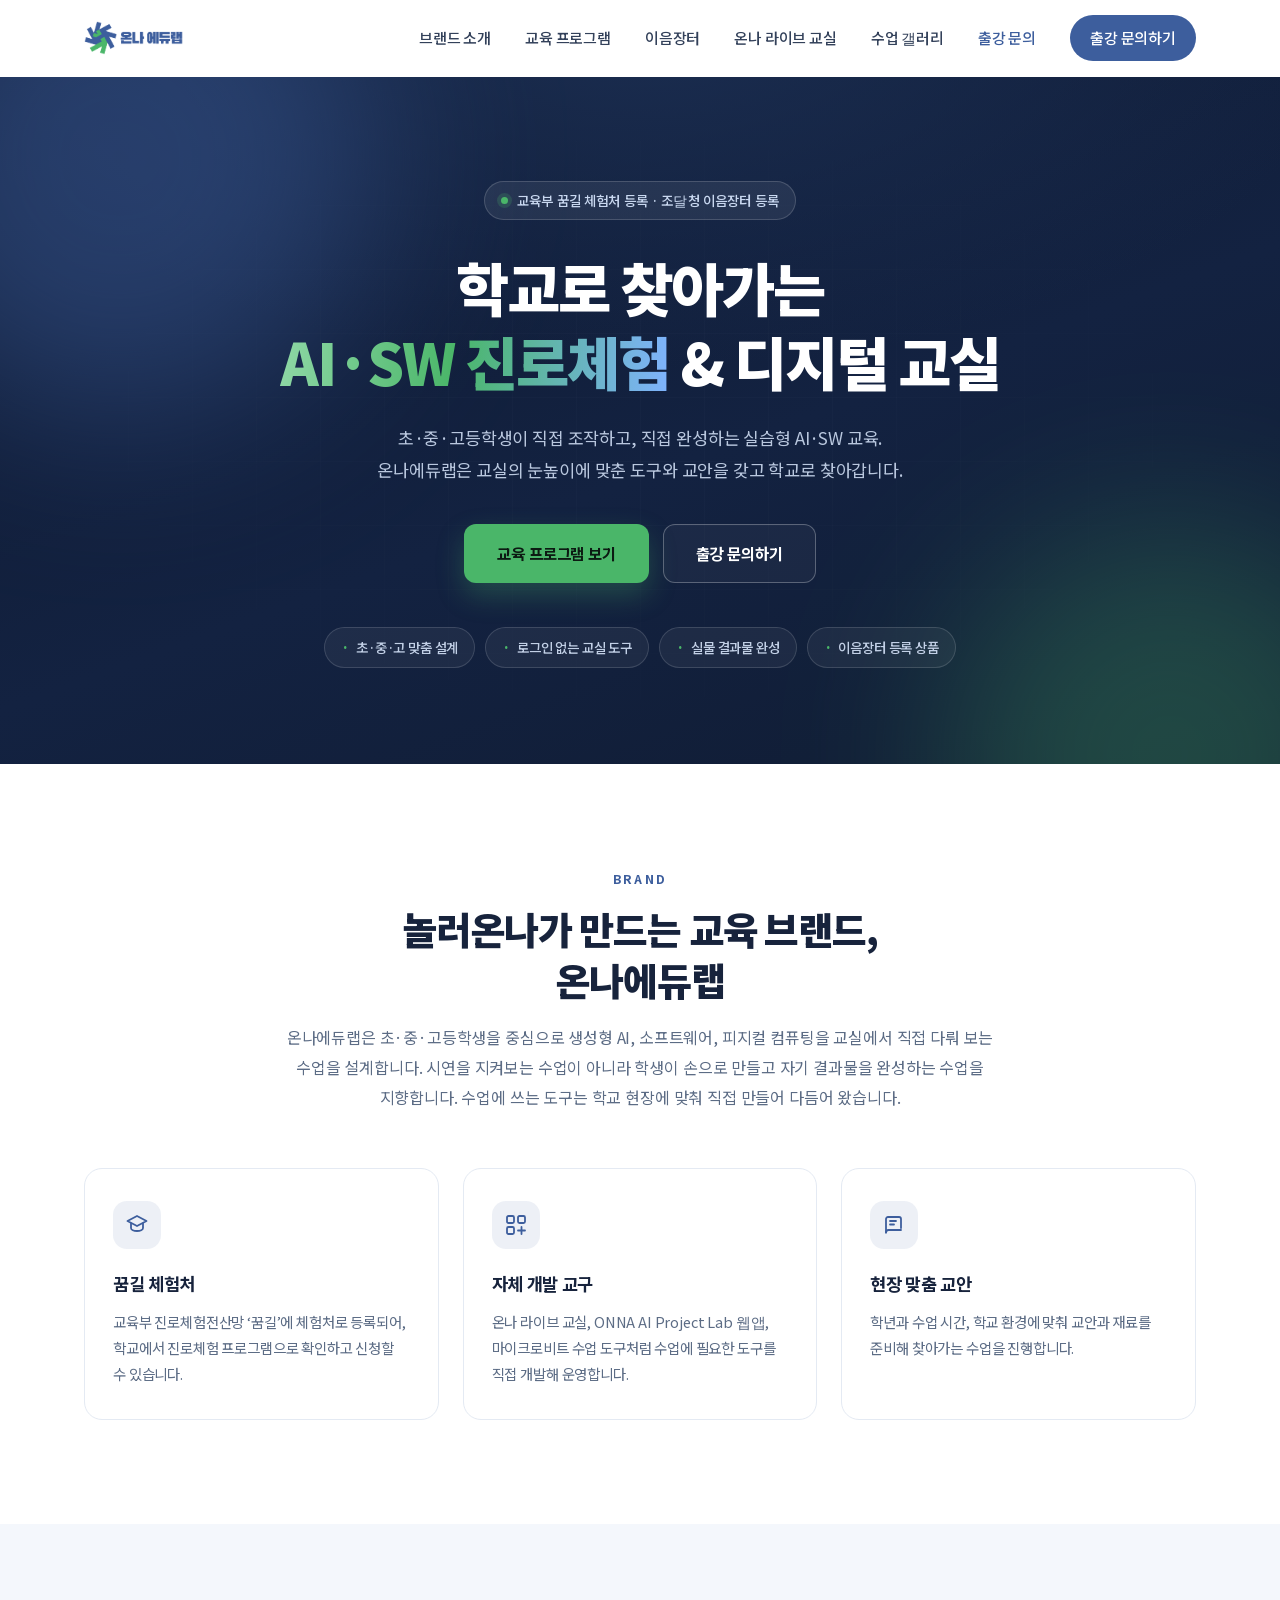
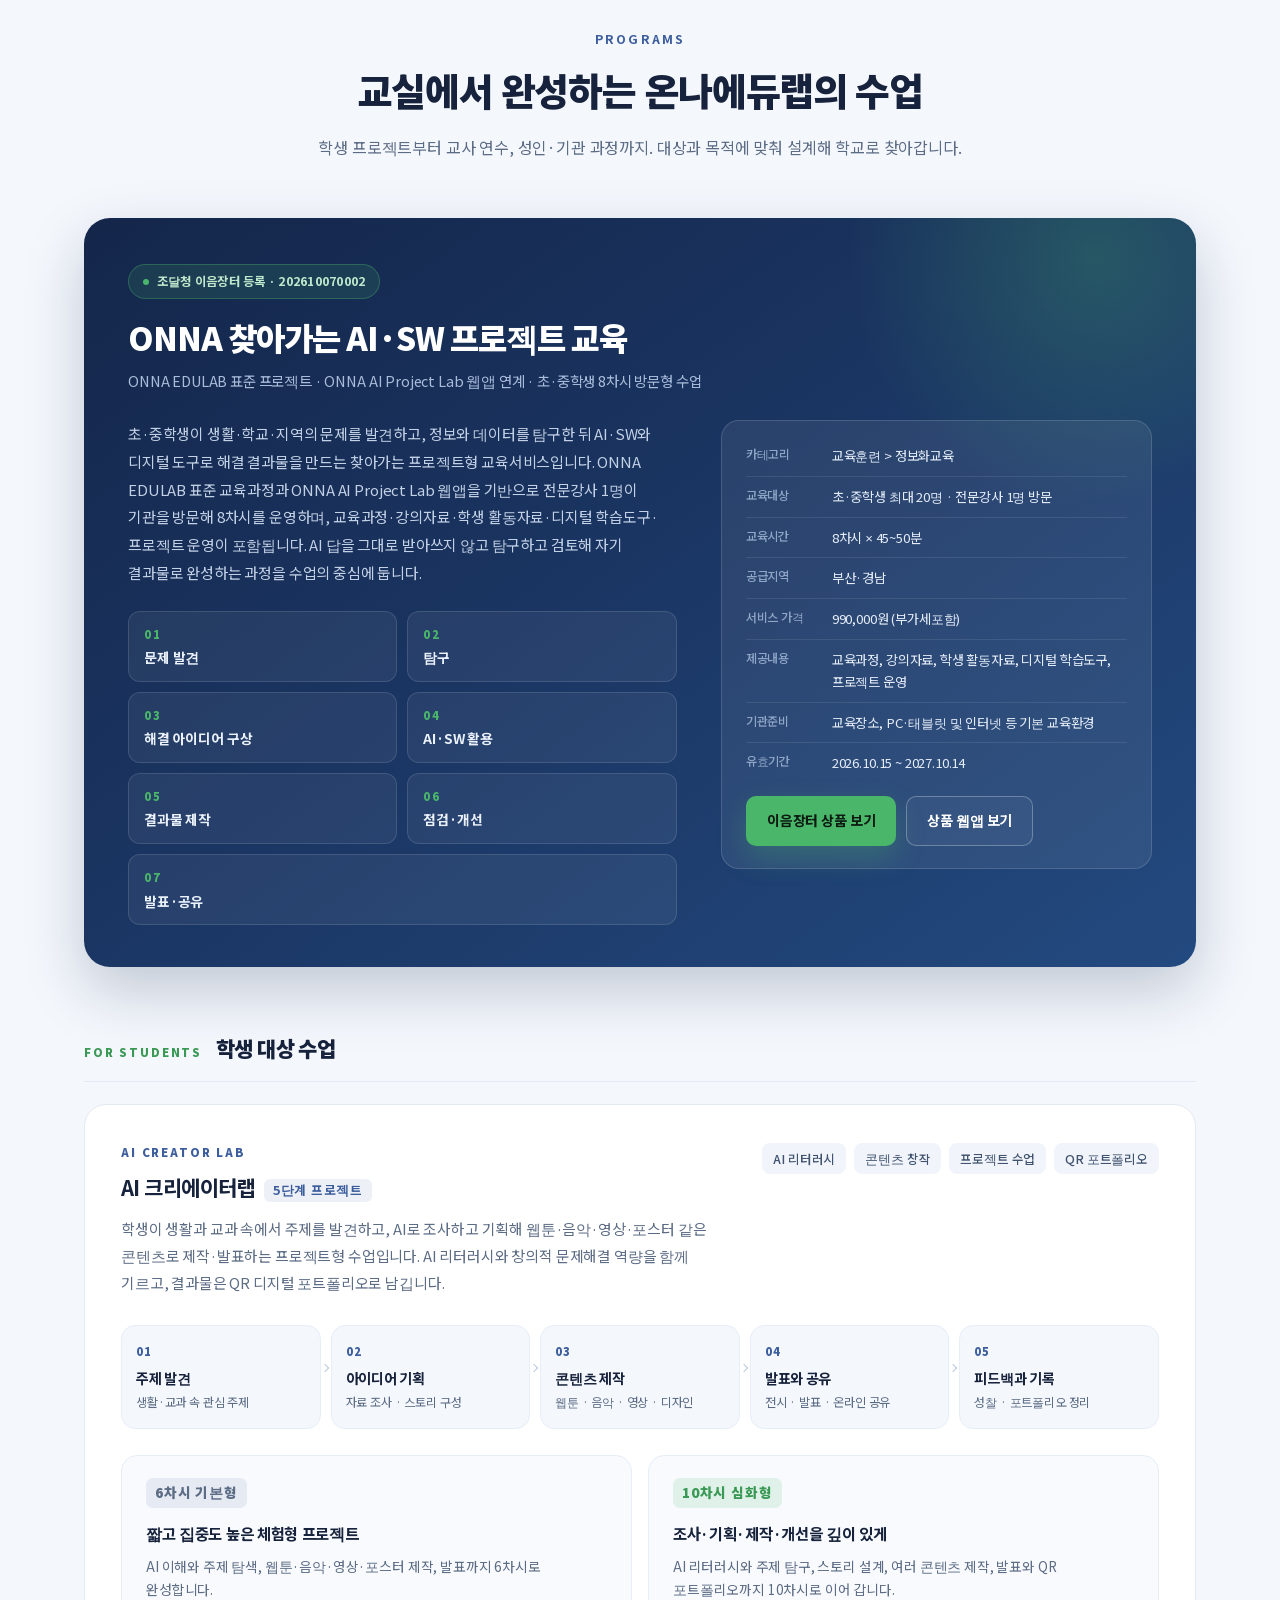
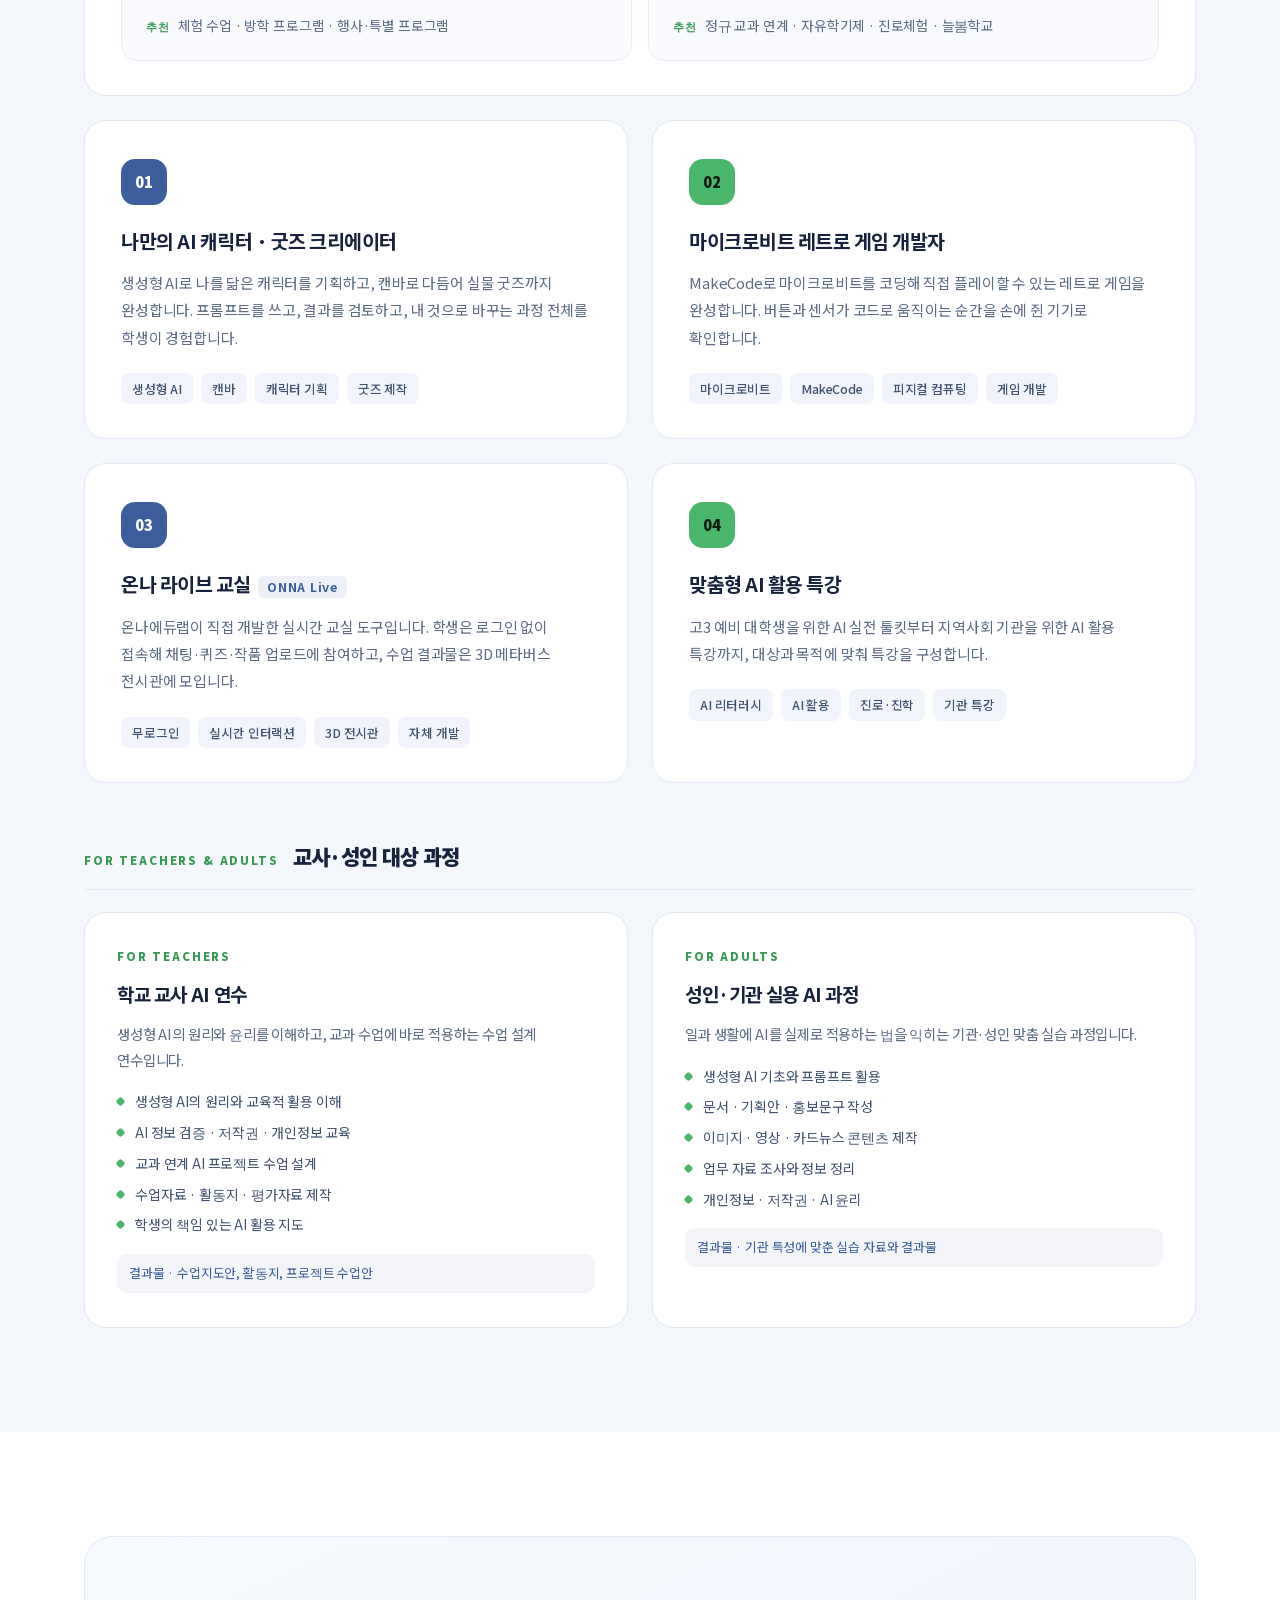
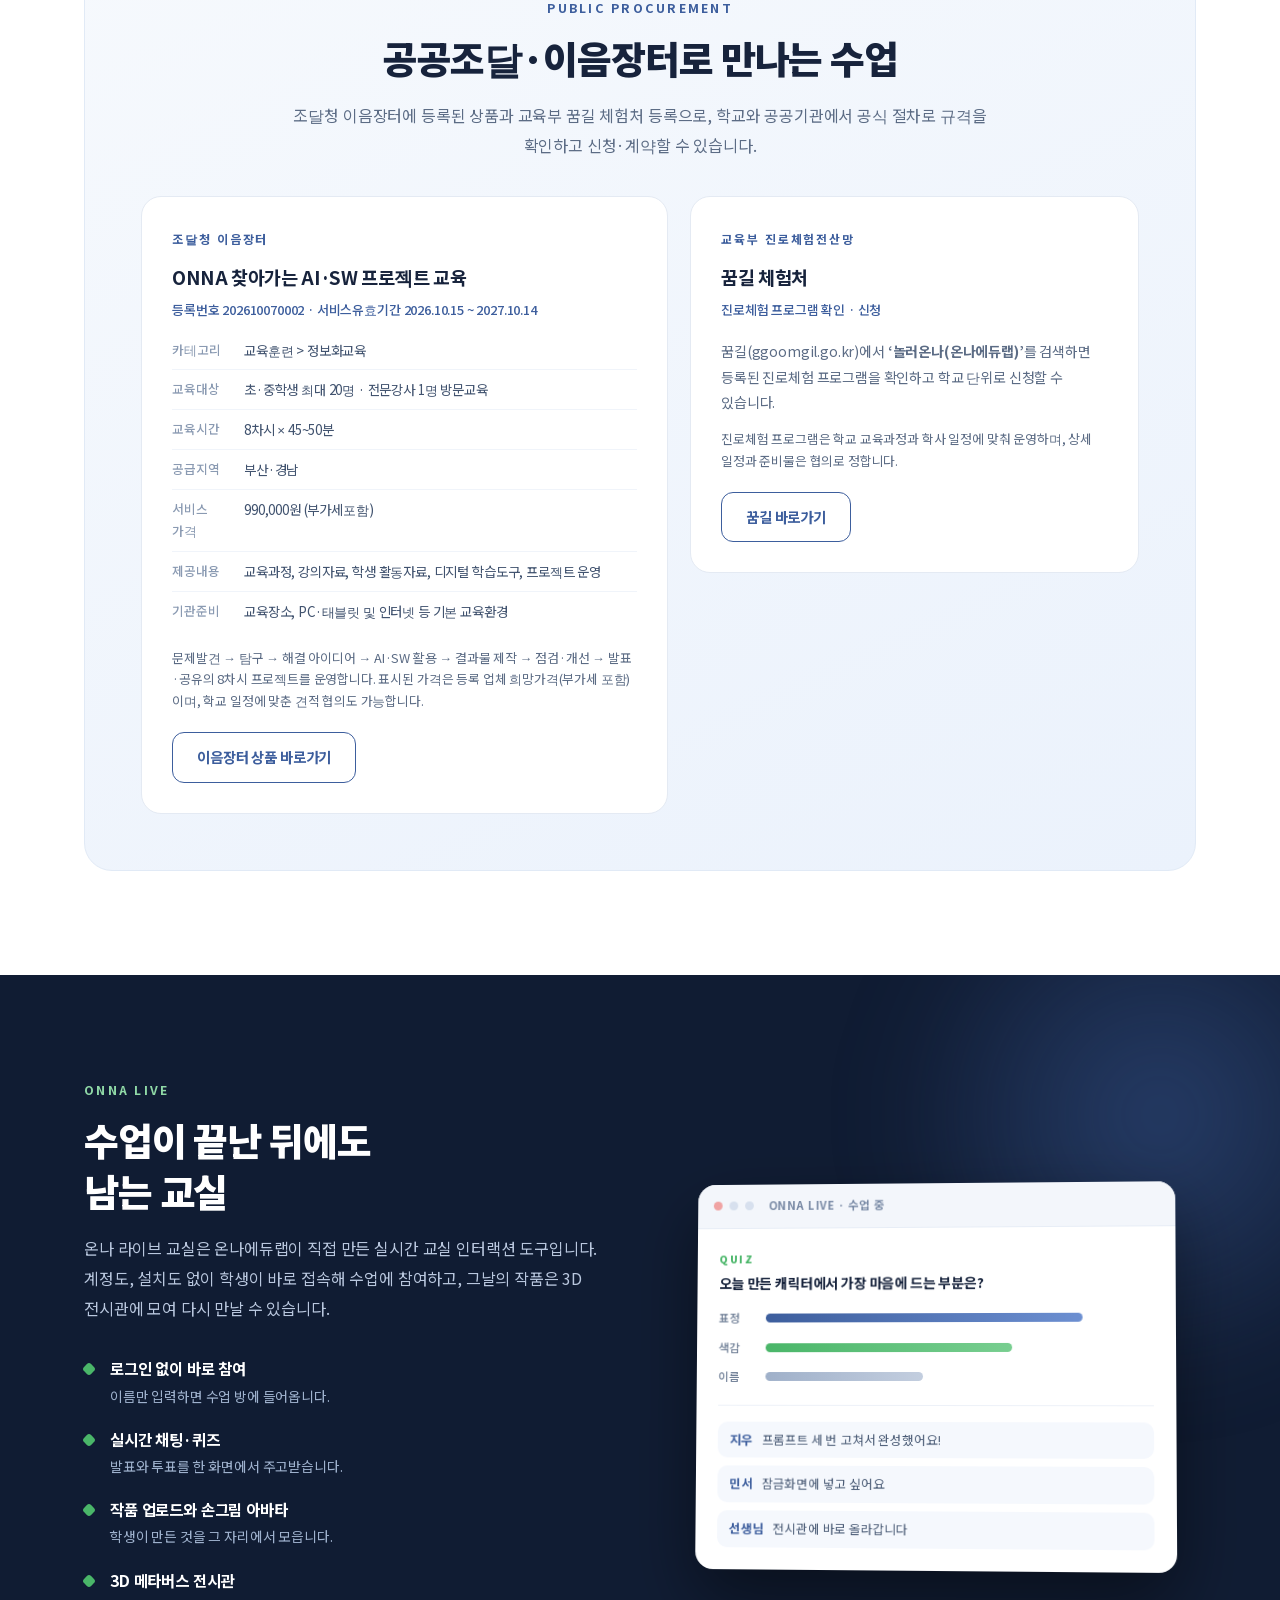
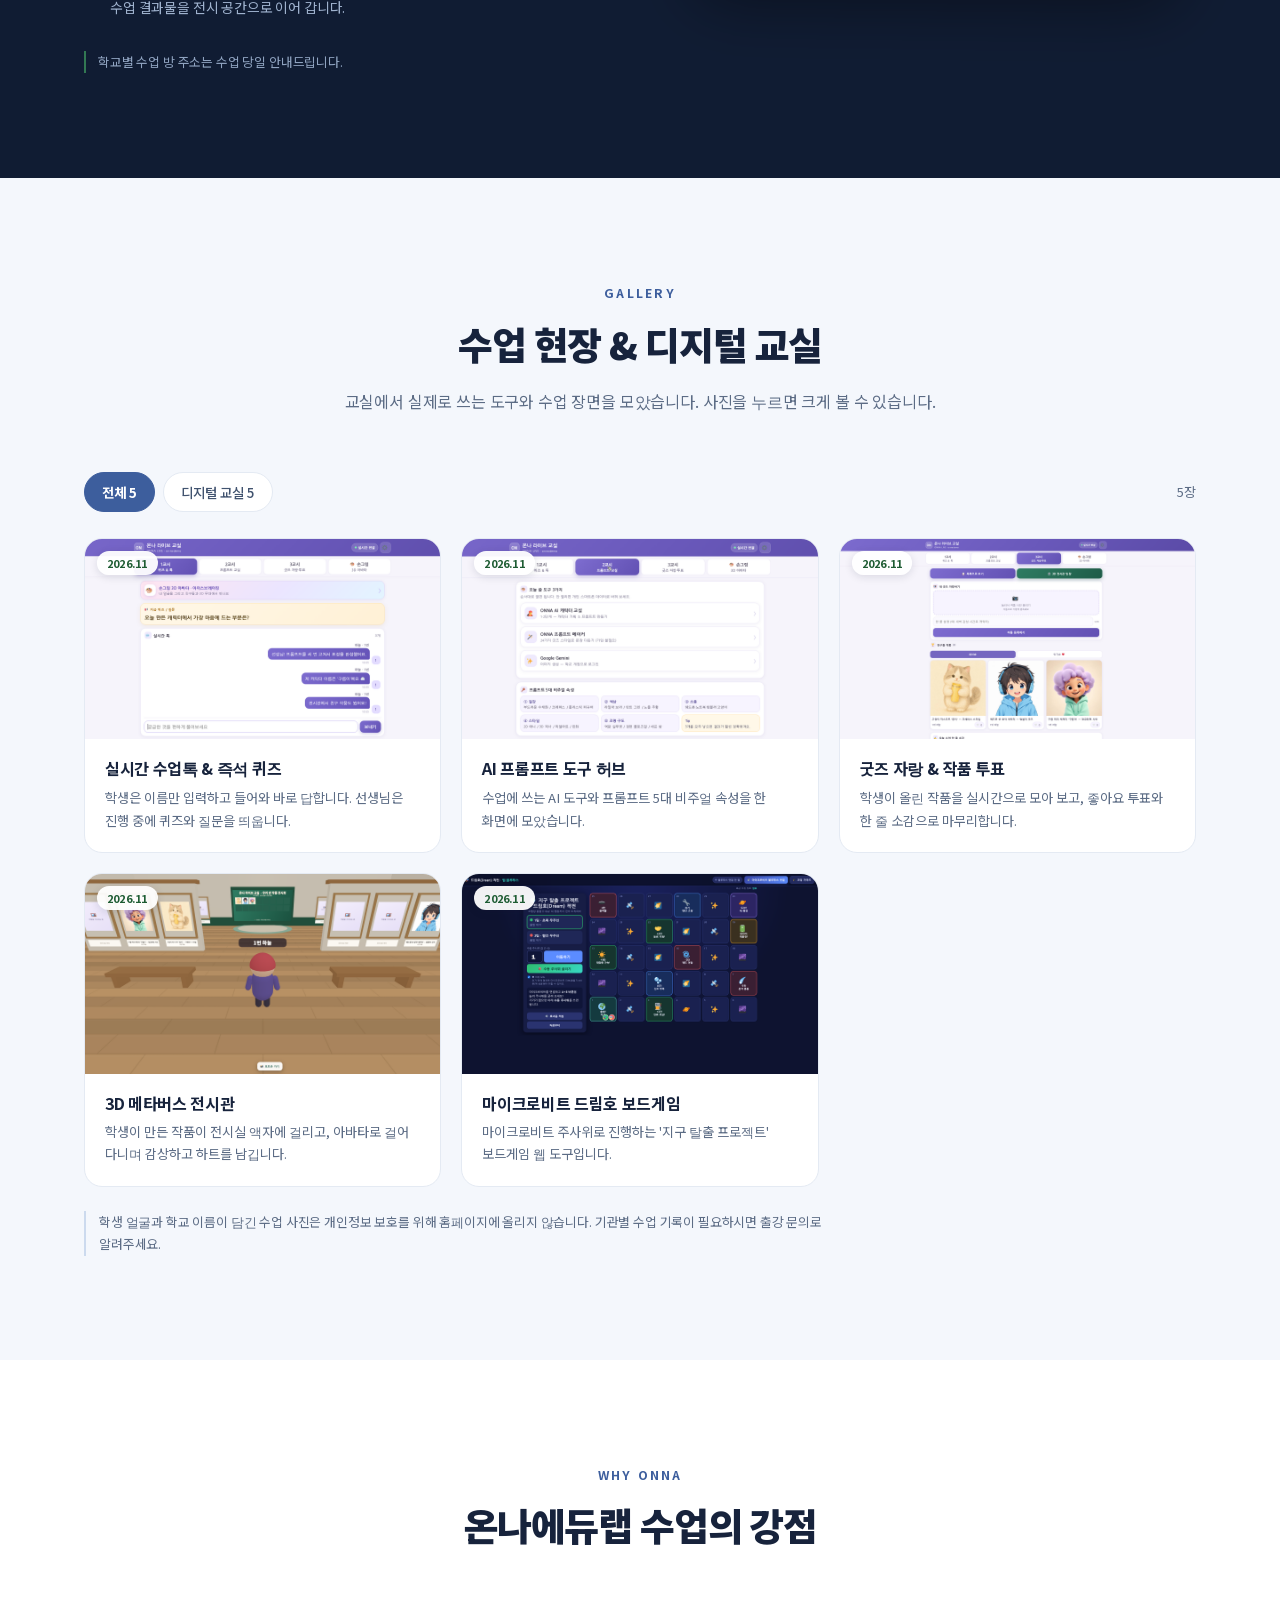
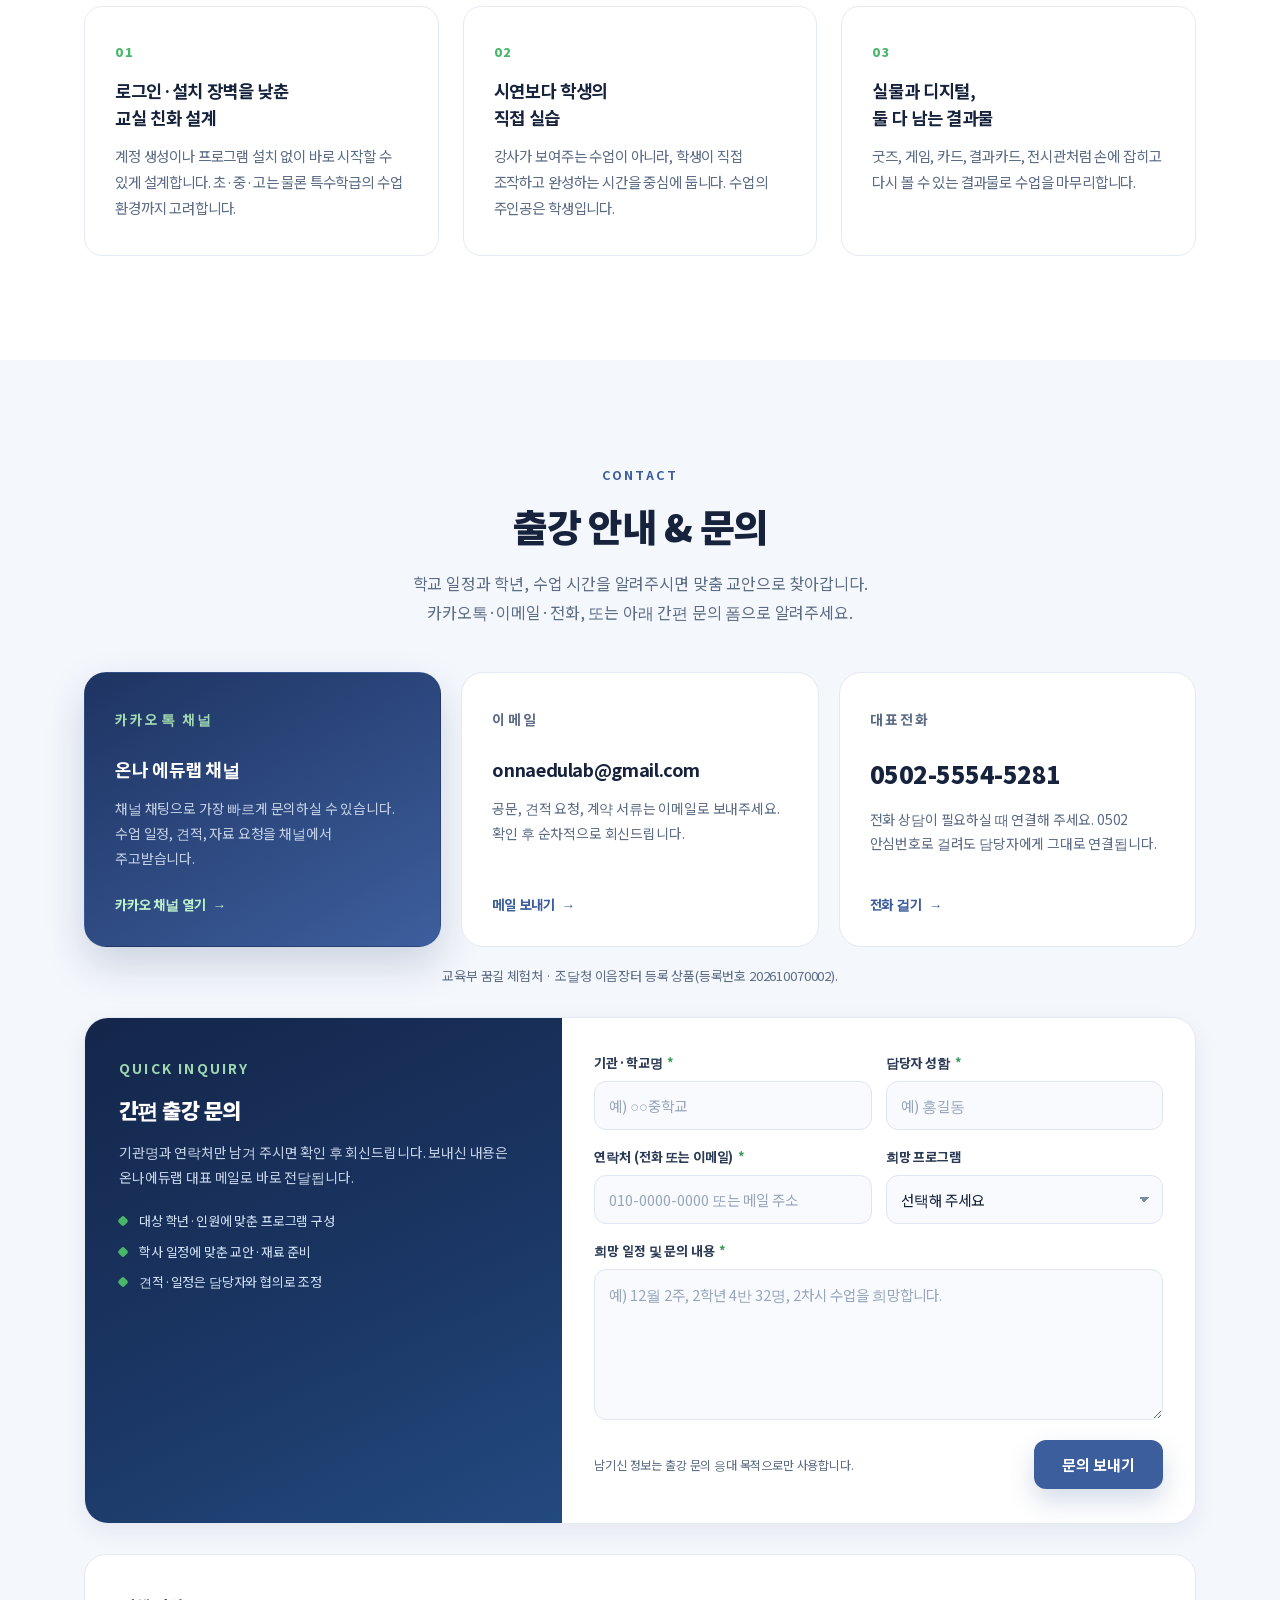
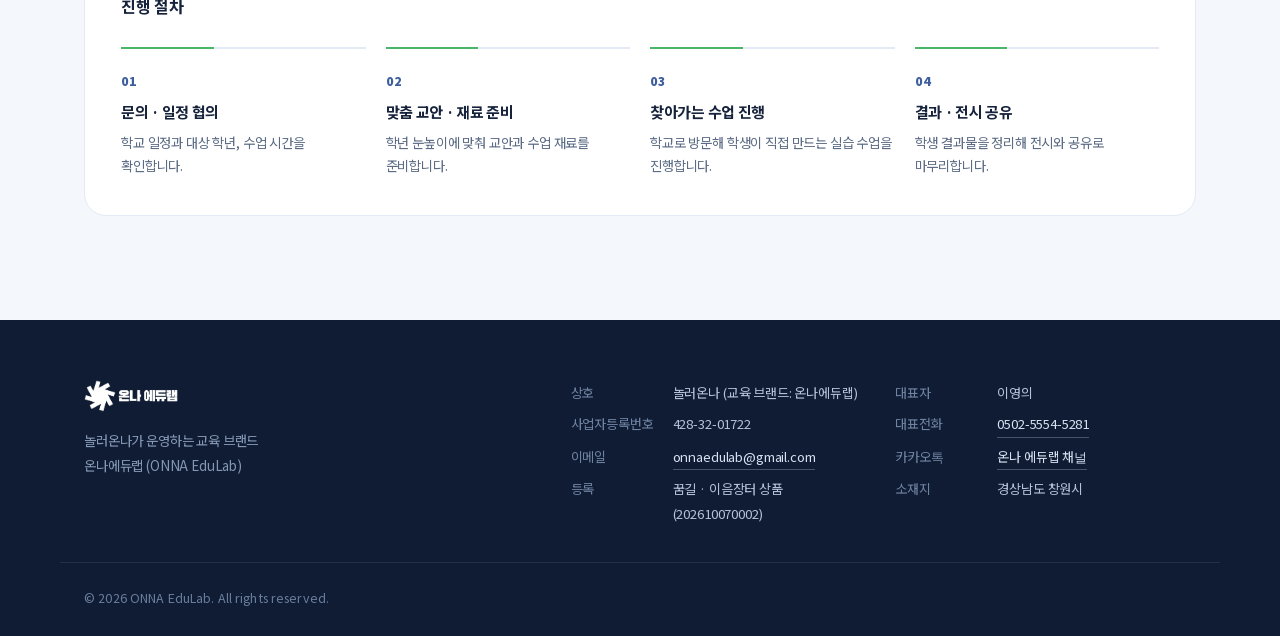
==== index.html @ d26e2fc0 "CSS·JS 캐시 무효화용 버전 쿼리 추가" ====
<!DOCTYPE html>
<html lang="ko">
<head>
<meta charset="UTF-8">
<meta name="viewport" content="width=device-width, initial-scale=1.0">
<title>온나에듀랩 | 학교로 찾아가는 AI·SW 진로체험 &amp; 디지털 교실</title>
<meta name="description" content="온나에듀랩은 초·중·고등학생이 직접 만들고 완성하는 실습형 학교 AI 진로체험 교육을 학교로 찾아가 운영합니다. 교육부 꿈길 체험처, 조달청 이음장터 등록 상품 ONNA 찾아가는 AI·SW 프로젝트 교육(ONNA AI Project Lab), AI 크리에이터랩, AI 캐릭터·굿즈, 마이크로비트 게임, 온나 라이브 교실. 창원·경남·부산 지역 학교 출강.">
<meta name="keywords" content="온나에듀랩, 놀러온나, 학교 AI 진로체험, 꿈길 진로체험, 꿈길 체험처, 조달청 이음장터, 이음장터 등록 상품, 창원 AI 교육, 경남 AI 교육, 부산 AI 교육, 초등 AI 교육, 중등 AI 교육, AI·SW 교육, 생성형 AI 수업, AI 크리에이터랩, AI 캐릭터 굿즈, 마이크로비트 수업, 온나 라이브 교실, ONNA 찾아가는 AI·SW 프로젝트 교육, ONNA AI Project Lab, 찾아가는 수업, 자유학기제 진로체험, 늘봄학교 AI 수업">
<meta property="og:title" content="온나에듀랩 | 학교로 찾아가는 AI·SW 진로체험 &amp; 디지털 교실">
<meta property="og:description" content="학생이 직접 만들고 완성하는 실습형 AI·SW 진로체험. 조달청 이음장터 등록 상품 ONNA 찾아가는 AI·SW 프로젝트 교육(ONNA AI Project Lab)과 AI 크리에이터랩. 놀러온나의 교육 브랜드 온나에듀랩.">
<meta property="og:type" content="website">
<meta property="og:locale" content="ko_KR">
<meta property="og:url" content="https://onnaedulab.com/">
<meta property="og:image" content="https://onnaedulab.com/assets/og-image.png">
<meta property="og:image:width" content="1200">
<meta property="og:image:height" content="630">
<meta property="og:image:alt" content="온나에듀랩 | 학교로 찾아가는 AI·SW 진로체험">
<meta property="og:site_name" content="온나에듀랩">
<link rel="canonical" href="https://onnaedulab.com/">
<meta name="robots" content="index,follow">
<meta name="naver-site-verification" content="200d7427103603840d93a0752896580af0e67469" />
<link rel="apple-touch-icon" sizes="180x180" href="assets/apple-touch-icon.png">
<link rel="icon" type="image/png" sizes="64x64" href="assets/favicon.png">
<link rel="manifest" href="manifest.webmanifest">
<meta name="apple-mobile-web-app-title" content="온나에듀랩">
<meta name="application-name" content="온나에듀랩">
<meta name="theme-color" content="#3D5E9D">
<link rel="preload" as="font" type="font/woff2" href="assets/fonts/NotoSansKR-400.woff2" crossorigin>
<link rel="preload" as="font" type="font/woff2" href="assets/fonts/NotoSansKR-900.woff2" crossorigin>
<link rel="stylesheet" href="styles.css?v=20261127">
<script type="application/ld+json">
{
  "@context": "https://schema.org",
  "@type": "EducationalOrganization",
  "name": "온나에듀랩 (ONNA EduLab)",
  "legalName": "놀러온나",
  "alternateName": "놀러온나",
  "url": "https://onnaedulab.com/",
  "logo": "https://onnaedulab.com/assets/icon-512.png",
  "image": "https://onnaedulab.com/assets/og-image.png",
  "email": "onnaedulab@gmail.com",
  "telephone": "0502-5554-5281",
  "address": {
    "@type": "PostalAddress",
    "addressRegion": "경상남도",
    "addressLocality": "창원시",
    "addressCountry": "KR"
  },
  "areaServed": [
    {"@type": "AdministrativeArea", "name": "창원시"},
    {"@type": "AdministrativeArea", "name": "경상남도"},
    {"@type": "AdministrativeArea", "name": "부산광역시"}
  ],
  "knowsAbout": ["AI 교육", "SW 교육", "진로체험", "꿈길 체험처", "조달청 이음장터", "생성형 AI 수업", "마이크로비트"],
  "sameAs": ["https://pf.kakao.com/_xnxjCcn", "https://onnaedulab.netlify.app/"]
}
</script>
</head>
<body>

<header class="site-header" id="top">
  <div class="container header-inner">
    <a class="brand" href="#top" aria-label="온나에듀랩 홈">
      <img src="assets/logo.png" alt="온나 에듀랩" class="brand-logo">
    </a>
    <nav class="nav" id="nav">
      <a href="#about">브랜드 소개</a>
      <a href="#programs">교육 프로그램</a>
      <a href="#procurement">이음장터</a>
      <a href="#live">온나 라이브 교실</a>
      <a href="#gallery">수업 갤러리</a>
      <a href="#contact">출강 문의</a>
      <a href="#contact" class="nav-cta">출강 문의하기</a>
    </nav>
    <button class="nav-toggle" id="navToggle" aria-label="메뉴 열기" aria-expanded="false" aria-controls="nav">
      <span></span><span></span><span></span>
    </button>
  </div>
</header>

<main>

  <!-- Hero -->
  <section class="hero">
    <div class="hero-glow hero-glow-a" aria-hidden="true"></div>
    <div class="hero-glow hero-glow-b" aria-hidden="true"></div>
    <div class="hero-grid" aria-hidden="true"></div>
    <div class="container hero-inner">
      <p class="hero-badge"><span class="dot"></span>교육부 꿈길 체험처 등록 · 조달청 이음장터 등록</p>
      <h1 class="hero-title">
        학교로 찾아가는<br>
        <span class="hl">AI·SW 진로체험</span><br class="m-br"> <span class="amp">&amp; 디지털 교실</span>
      </h1>
      <p class="hero-sub">
        초·중·고등학생이 직접 조작하고, 직접 완성하는 실습형 AI·SW 교육.<br>
        온나에듀랩은 교실의 눈높이에 맞춘 도구와 교안을 갖고 학교로 찾아갑니다.
      </p>
      <div class="hero-actions">
        <a href="#programs" class="btn btn-primary">교육 프로그램 보기</a>
        <a href="#contact" class="btn btn-ghost">출강 문의하기</a>
      </div>
      <ul class="hero-chips">
        <li>초·중·고 맞춤 설계</li>
        <li>로그인 없는 교실 도구</li>
        <li>실물 결과물 완성</li>
        <li>이음장터 등록 상품</li>
      </ul>
    </div>
  </section>

  <!-- About -->
  <section class="section" id="about">
    <div class="container">
      <div class="section-head reveal">
        <p class="eyebrow">BRAND</p>
        <h2>놀러온나가 만드는 교육 브랜드,<br class="br-m"> 온나에듀랩</h2>
        <p class="lead">
          온나에듀랩은 초·중·고등학생을 중심으로 생성형 AI, 소프트웨어, 피지컬 컴퓨팅을
          교실에서 직접 다뤄 보는 수업을 설계합니다. 시연을 지켜보는 수업이 아니라
          학생이 손으로 만들고 자기 결과물을 완성하는 수업을 지향합니다.
          수업에 쓰는 도구는 학교 현장에 맞춰 직접 만들어 다듬어 왔습니다.
        </p>
      </div>

      <div class="about-grid">
        <article class="about-card reveal">
          <div class="icon-badge" aria-hidden="true">
            <svg viewBox="0 0 24 24" fill="none" stroke="currentColor" stroke-width="1.8" stroke-linecap="round" stroke-linejoin="round"><path d="M12 3 2.5 8 12 13l9.5-5L12 3Z"/><path d="M6 10.5V15c0 1.7 2.7 3 6 3s6-1.3 6-3v-4.5"/></svg>
          </div>
          <h3>꿈길 체험처</h3>
          <p>교육부 진로체험전산망 ‘꿈길’에 체험처로 등록되어, 학교에서 진로체험 프로그램으로 확인하고 신청할 수 있습니다.</p>
        </article>
        <article class="about-card reveal">
          <div class="icon-badge" aria-hidden="true">
            <svg viewBox="0 0 24 24" fill="none" stroke="currentColor" stroke-width="1.8" stroke-linecap="round" stroke-linejoin="round"><rect x="3" y="3" width="7" height="7" rx="1.5"/><rect x="14" y="3" width="7" height="7" rx="1.5"/><rect x="3" y="14" width="7" height="7" rx="1.5"/><path d="M14 17.5h7M17.5 14v7"/></svg>
          </div>
          <h3>자체 개발 교구</h3>
          <p>온나 라이브 교실, ONNA AI Project Lab 웹앱, 마이크로비트 수업 도구처럼 수업에 필요한 도구를 직접 개발해 운영합니다.</p>
        </article>
        <article class="about-card reveal">
          <div class="icon-badge" aria-hidden="true">
            <svg viewBox="0 0 24 24" fill="none" stroke="currentColor" stroke-width="1.8" stroke-linecap="round" stroke-linejoin="round"><path d="M4 19.5V6a2 2 0 0 1 2-2h11a2 2 0 0 1 2 2v9"/><path d="M4 19.5A2.5 2.5 0 0 1 6.5 17H19"/><path d="M8 8h6M8 11.5h4"/></svg>
          </div>
          <h3>현장 맞춤 교안</h3>
          <p>학년과 수업 시간, 학교 환경에 맞춰 교안과 재료를 준비해 찾아가는 수업을 진행합니다.</p>
        </article>
      </div>
    </div>
  </section>

  <!-- Programs -->
  <section class="section section-tint" id="programs">
    <div class="container">
      <div class="section-head reveal">
        <p class="eyebrow">PROGRAMS</p>
        <h2>교실에서 완성하는 온나에듀랩의 수업</h2>
        <p class="lead">학생 프로젝트부터 교사 연수, 성인·기관 과정까지. 대상과 목적에 맞춰 설계해 학교로 찾아갑니다.</p>
      </div>

      <!-- Featured: 이음장터 등록 상품 ONNA 찾아가는 AI·SW 프로젝트 교육 -->
      <article class="program-featured reveal">
        <p class="fp-badge">조달청 이음장터 등록 · 202610070002</p>
        <h3>ONNA 찾아가는 AI·SW 프로젝트 교육</h3>
        <p class="fp-sub">ONNA EDULAB 표준 프로젝트 · ONNA AI Project Lab 웹앱 연계 · 초·중학생 8차시 방문형 수업</p>

        <div class="fp-body">
          <div class="fp-copy">
            <p>
              초·중학생이 생활·학교·지역의 문제를 발견하고, 정보와 데이터를 탐구한 뒤 AI·SW와 디지털 도구로
              해결 결과물을 만드는 찾아가는 프로젝트형 교육서비스입니다. ONNA EDULAB 표준 교육과정과
              ONNA AI Project Lab 웹앱을 기반으로 전문강사 1명이 기관을 방문해 8차시를 운영하며,
              교육과정·강의자료·학생 활동자료·디지털 학습도구·프로젝트 운영이 포함됩니다.
              AI 답을 그대로 받아쓰지 않고 탐구하고 검토해 자기 결과물로 완성하는 과정을 수업의 중심에 둡니다.
            </p>
            <ol class="fp-flow">
              <li><span>01</span><b>문제 발견</b></li>
              <li><span>02</span><b>탐구</b></li>
              <li><span>03</span><b>해결 아이디어 구상</b></li>
              <li><span>04</span><b>AI·SW 활용</b></li>
              <li><span>05</span><b>결과물 제작</b></li>
              <li><span>06</span><b>점검·개선</b></li>
              <li><span>07</span><b>발표·공유</b></li>
            </ol>
          </div>

          <div class="fp-spec">
            <dl>
              <div><dt>카테고리</dt><dd>교육훈련 &gt; 정보화교육</dd></div>
              <div><dt>교육대상</dt><dd>초·중학생 최대 20명 · 전문강사 1명 방문</dd></div>
              <div><dt>교육시간</dt><dd>8차시 × 45~50분</dd></div>
              <div><dt>공급지역</dt><dd>부산·경남</dd></div>
              <div><dt>서비스 가격</dt><dd>990,000원 (부가세포함)</dd></div>
              <div><dt>제공내용</dt><dd>교육과정, 강의자료, 학생 활동자료, 디지털 학습도구, 프로젝트 운영</dd></div>
              <div><dt>기관준비</dt><dd>교육장소, PC·태블릿 및 인터넷 등 기본 교육환경</dd></div>
              <div><dt>유효기간</dt><dd>2026.10.15 ~ 2027.10.14</dd></div>
            </dl>
            <div class="fp-actions">
              <a class="btn btn-primary" href="https://service.g2b.go.kr:8056/mk/srvce/selectSrvceDtl.do?eumsrvcNo=202610070002&amp;eumsrvcDivCd=0003&amp;untyAtchFileNo=202610015330" target="_blank" rel="noopener noreferrer">이음장터 상품 보기</a>
              <a class="btn btn-ghost" href="https://onna-ai-project-lab.netlify.app/" target="_blank" rel="noopener noreferrer">상품 웹앱 보기</a>
            </div>
          </div>
        </div>
      </article>

      <div class="group-head reveal">
        <p class="group-label">FOR STUDENTS</p>
        <h3>학생 대상 수업</h3>
      </div>

      <!-- AI Creator Lab -->
      <article class="program-wide reveal">
        <div class="pw-head">
          <div>
            <p class="pw-label">AI CREATOR LAB</p>
            <h3>AI 크리에이터랩 <span class="en">5단계 프로젝트</span></h3>
            <p>
              학생이 생활과 교과 속에서 주제를 발견하고, AI로 조사하고 기획해 웹툰·음악·영상·포스터 같은
              콘텐츠로 제작·발표하는 프로젝트형 수업입니다. AI 리터러시와 창의적 문제해결 역량을 함께 기르고,
              결과물은 QR 디지털 포트폴리오로 남깁니다.
            </p>
          </div>
          <ul class="tags">
            <li>AI 리터러시</li>
            <li>콘텐츠 창작</li>
            <li>프로젝트 수업</li>
            <li>QR 포트폴리오</li>
          </ul>
        </div>

        <ol class="pw-steps">
          <li><span>01</span><b>주제 발견</b><em>생활·교과 속 관심 주제</em></li>
          <li><span>02</span><b>아이디어 기획</b><em>자료 조사 · 스토리 구성</em></li>
          <li><span>03</span><b>콘텐츠 제작</b><em>웹툰 · 음악 · 영상 · 디자인</em></li>
          <li><span>04</span><b>발표와 공유</b><em>전시 · 발표 · 온라인 공유</em></li>
          <li><span>05</span><b>피드백과 기록</b><em>성찰 · 포트폴리오 정리</em></li>
        </ol>

        <div class="pw-courses">
          <div class="pw-course">
            <p class="pw-course-tag">6차시 기본형</p>
            <h4>짧고 집중도 높은 체험형 프로젝트</h4>
            <p>AI 이해와 주제 탐색, 웹툰·음악·영상·포스터 제작, 발표까지 6차시로 완성합니다.</p>
            <p class="pw-course-for"><span>추천</span>체험 수업 · 방학 프로그램 · 행사·특별 프로그램</p>
          </div>
          <div class="pw-course">
            <p class="pw-course-tag is-green">10차시 심화형</p>
            <h4>조사·기획·제작·개선을 깊이 있게</h4>
            <p>AI 리터러시와 주제 탐구, 스토리 설계, 여러 콘텐츠 제작, 발표와 QR 포트폴리오까지 10차시로 이어 갑니다.</p>
            <p class="pw-course-for"><span>추천</span>정규 교과 연계 · 자유학기제 · 진로체험 · 늘봄학교</p>
          </div>
        </div>
      </article>

      <div class="program-grid">
        <article class="program-card reveal">
          <div class="program-num">01</div>
          <h3>나만의 AI 캐릭터 · 굿즈 크리에이터</h3>
          <p>생성형 AI로 나를 닮은 캐릭터를 기획하고, 캔바로 다듬어 실물 굿즈까지 완성합니다. 프롬프트를 쓰고, 결과를 검토하고, 내 것으로 바꾸는 과정 전체를 학생이 경험합니다.</p>
          <ul class="tags"><li>생성형 AI</li><li>캔바</li><li>캐릭터 기획</li><li>굿즈 제작</li></ul>
        </article>

        <article class="program-card reveal">
          <div class="program-num">02</div>
          <h3>마이크로비트 레트로 게임 개발자</h3>
          <p>MakeCode로 마이크로비트를 코딩해 직접 플레이할 수 있는 레트로 게임을 완성합니다. 버튼과 센서가 코드로 움직이는 순간을 손에 쥔 기기로 확인합니다.</p>
          <ul class="tags"><li>마이크로비트</li><li>MakeCode</li><li>피지컬 컴퓨팅</li><li>게임 개발</li></ul>
        </article>

        <article class="program-card reveal">
          <div class="program-num">03</div>
          <h3>온나 라이브 교실 <span class="en">ONNA Live</span></h3>
          <p>온나에듀랩이 직접 개발한 실시간 교실 도구입니다. 학생은 로그인 없이 접속해 채팅·퀴즈·작품 업로드에 참여하고, 수업 결과물은 3D 메타버스 전시관에 모입니다.</p>
          <ul class="tags"><li>무로그인</li><li>실시간 인터랙션</li><li>3D 전시관</li><li>자체 개발</li></ul>
        </article>

        <article class="program-card reveal">
          <div class="program-num">04</div>
          <h3>맞춤형 AI 활용 특강</h3>
          <p>고3 예비 대학생을 위한 AI 실전 툴킷부터 지역사회 기관을 위한 AI 활용 특강까지, 대상과 목적에 맞춰 특강을 구성합니다.</p>
          <ul class="tags"><li>AI 리터러시</li><li>AI 활용</li><li>진로·진학</li><li>기관 특강</li></ul>
        </article>
      </div>

      <div class="group-head reveal">
        <p class="group-label">FOR TEACHERS &amp; ADULTS</p>
        <h3>교사·성인 대상 과정</h3>
      </div>

      <div class="track-grid">
        <article class="track-card reveal">
          <p class="track-label">FOR TEACHERS</p>
          <h3>학교 교사 AI 연수</h3>
          <p class="track-desc">생성형 AI의 원리와 윤리를 이해하고, 교과 수업에 바로 적용하는 수업 설계 연수입니다.</p>
          <ul class="track-list">
            <li>생성형 AI의 원리와 교육적 활용 이해</li>
            <li>AI 정보 검증 · 저작권 · 개인정보 교육</li>
            <li>교과 연계 AI 프로젝트 수업 설계</li>
            <li>수업자료 · 활동지 · 평가자료 제작</li>
            <li>학생의 책임 있는 AI 활용 지도</li>
          </ul>
          <p class="track-out">결과물 · 수업지도안, 활동지, 프로젝트 수업안</p>
        </article>

        <article class="track-card reveal">
          <p class="track-label">FOR ADULTS</p>
          <h3>성인·기관 실용 AI 과정</h3>
          <p class="track-desc">일과 생활에 AI를 실제로 적용하는 법을 익히는 기관·성인 맞춤 실습 과정입니다.</p>
          <ul class="track-list">
            <li>생성형 AI 기초와 프롬프트 활용</li>
            <li>문서 · 기획안 · 홍보문구 작성</li>
            <li>이미지 · 영상 · 카드뉴스 콘텐츠 제작</li>
            <li>업무 자료 조사와 정보 정리</li>
            <li>개인정보 · 저작권 · AI 윤리</li>
          </ul>
          <p class="track-out">결과물 · 기관 특성에 맞춘 실습 자료와 결과물</p>
        </article>
      </div>
    </div>
  </section>

  <!-- Public procurement / 이음장터 -->
  <section class="section" id="procurement">
    <div class="container">
      <div class="proc-panel">
        <div class="section-head reveal">
          <p class="eyebrow">PUBLIC PROCUREMENT</p>
          <h2>공공조달·이음장터로 만나는 수업</h2>
          <p class="lead">
            조달청 이음장터에 등록된 상품과 교육부 꿈길 체험처 등록으로,
            학교와 공공기관에서 공식 절차로 규격을 확인하고 신청·계약할 수 있습니다.
          </p>
        </div>

        <div class="proc-grid">
          <article class="proc-card reveal">
            <p class="contact-label">조달청 이음장터</p>
            <h3>ONNA 찾아가는 AI·SW 프로젝트 교육</h3>
            <p class="proc-sub">등록번호 202610070002 · 서비스유효기간 2026.10.15 ~ 2027.10.14</p>
            <ul class="proc-list">
              <li><span>카테고리</span>교육훈련 &gt; 정보화교육</li>
              <li><span>교육대상</span>초·중학생 최대 20명 · 전문강사 1명 방문교육</li>
              <li><span>교육시간</span>8차시 × 45~50분</li>
              <li><span>공급지역</span>부산·경남</li>
              <li><span>서비스 가격</span>990,000원 (부가세포함)</li>
              <li><span>제공내용</span>교육과정, 강의자료, 학생 활동자료, 디지털 학습도구, 프로젝트 운영</li>
              <li><span>기관준비</span>교육장소, PC·태블릿 및 인터넷 등 기본 교육환경</li>
            </ul>
            <p class="proc-note">문제발견 → 탐구 → 해결 아이디어 → AI·SW 활용 → 결과물 제작 → 점검·개선 → 발표·공유의 8차시 프로젝트를 운영합니다. 표시된 가격은 등록 업체 희망가격(부가세 포함)이며, 학교 일정에 맞춘 견적 협의도 가능합니다.</p>
            <a class="btn btn-outline" href="https://service.g2b.go.kr:8056/mk/srvce/selectSrvceDtl.do?eumsrvcNo=202610070002&amp;eumsrvcDivCd=0003&amp;untyAtchFileNo=202610015330" target="_blank" rel="noopener noreferrer">이음장터 상품 바로가기</a>
          </article>

          <article class="proc-card reveal">
            <p class="contact-label">교육부 진로체험전산망</p>
            <h3>꿈길 체험처</h3>
            <p class="proc-sub">진로체험 프로그램 확인 · 신청</p>
            <p>꿈길(ggoomgil.go.kr)에서 <strong>‘놀러온나(온나에듀랩)’</strong>를 검색하면 등록된 진로체험 프로그램을 확인하고 학교 단위로 신청할 수 있습니다.</p>
            <p class="proc-note">진로체험 프로그램은 학교 교육과정과 학사 일정에 맞춰 운영하며, 상세 일정과 준비물은 협의로 정합니다.</p>
            <a class="btn btn-outline" href="https://www.ggoomgil.go.kr" target="_blank" rel="noopener noreferrer">꿈길 바로가기</a>
          </article>
        </div>
      </div>
    </div>
  </section>

  <!-- ONNA Live -->
  <section class="section section-live" id="live">
    <div class="container live-inner">
      <div class="live-copy reveal">
        <p class="eyebrow eyebrow-light">ONNA LIVE</p>
        <h2>수업이 끝난 뒤에도<br class="br-m"> 남는 교실</h2>
        <p class="lead lead-light">
          온나 라이브 교실은 온나에듀랩이 직접 만든 실시간 교실 인터랙션 도구입니다.
          계정도, 설치도 없이 학생이 바로 접속해 수업에 참여하고,
          그날의 작품은 3D 전시관에 모여 다시 만날 수 있습니다.
        </p>
        <ul class="live-list">
          <li><strong>로그인 없이 바로 참여</strong><span>이름만 입력하면 수업 방에 들어옵니다.</span></li>
          <li><strong>실시간 채팅·퀴즈</strong><span>발표와 투표를 한 화면에서 주고받습니다.</span></li>
          <li><strong>작품 업로드와 손그림 아바타</strong><span>학생이 만든 것을 그 자리에서 모읍니다.</span></li>
          <li><strong>3D 메타버스 전시관</strong><span>수업 결과물을 전시 공간으로 이어 갑니다.</span></li>
        </ul>
        <p class="live-note">학교별 수업 방 주소는 수업 당일 안내드립니다.</p>
      </div>

      <div class="live-visual reveal" aria-hidden="true">
        <div class="mock-window">
          <div class="mock-bar"><span></span><span></span><span></span><em>ONNA LIVE · 수업 중</em></div>
          <div class="mock-body">
            <div class="mock-quiz">
              <p class="mock-label">QUIZ</p>
              <p class="mock-q">오늘 만든 캐릭터에서 가장 마음에 드는 부분은?</p>
              <div class="mock-bars">
                <div class="mock-bar-row"><span>표정</span><i style="--w:82%"></i></div>
                <div class="mock-bar-row"><span>색감</span><i style="--w:64%"></i></div>
                <div class="mock-bar-row"><span>이름</span><i style="--w:41%"></i></div>
              </div>
            </div>
            <div class="mock-feed">
              <div class="mock-msg"><b>지우</b> 프롬프트 세 번 고쳐서 완성했어요!</div>
              <div class="mock-msg"><b>민서</b> 잠금화면에 넣고 싶어요</div>
              <div class="mock-msg"><b>선생님</b> 전시관에 바로 올라갑니다</div>
            </div>
          </div>
        </div>
      </div>
    </div>
  </section>

  <!-- Gallery -->
  <section class="section section-gallery" id="gallery">
    <div class="container">
      <div class="section-head reveal">
        <p class="eyebrow">GALLERY</p>
        <h2>수업 현장 &amp; 디지털 교실</h2>
        <p class="lead">
          교실에서 실제로 쓰는 도구와 수업 장면을 모았습니다.
          사진을 누르면 크게 볼 수 있습니다.
        </p>
      </div>

      <div class="gallery-toolbar reveal">
        <div class="gallery-filters" id="galleryFilters" role="group" aria-label="갤러리 분류"></div>
        <p class="gallery-count" id="galleryCount" aria-live="polite"></p>
      </div>

      <div class="gallery-grid" id="galleryGrid"></div>
      <p class="gallery-empty" id="galleryEmpty" hidden>아직 등록된 사진이 없습니다.</p>

      <p class="gallery-note reveal">
        학생 얼굴과 학교 이름이 담긴 수업 사진은 개인정보 보호를 위해 홈페이지에 올리지 않습니다.
        기관별 수업 기록이 필요하시면 출강 문의로 알려주세요.
      </p>
    </div>
  </section>

  <!-- Strengths -->
  <section class="section" id="strengths">
    <div class="container">
      <div class="section-head reveal">
        <p class="eyebrow">WHY ONNA</p>
        <h2>온나에듀랩 수업의 강점</h2>
      </div>

      <div class="strength-grid">
        <article class="strength-card reveal">
          <span class="strength-index">01</span>
          <h3>로그인·설치 장벽을 낮춘<br>교실 친화 설계</h3>
          <p>계정 생성이나 프로그램 설치 없이 바로 시작할 수 있게 설계합니다. 초·중·고는 물론 특수학급의 수업 환경까지 고려합니다.</p>
        </article>
        <article class="strength-card reveal">
          <span class="strength-index">02</span>
          <h3>시연보다 학생의<br>직접 실습</h3>
          <p>강사가 보여주는 수업이 아니라, 학생이 직접 조작하고 완성하는 시간을 중심에 둡니다. 수업의 주인공은 학생입니다.</p>
        </article>
        <article class="strength-card reveal">
          <span class="strength-index">03</span>
          <h3>실물과 디지털,<br>둘 다 남는 결과물</h3>
          <p>굿즈, 게임, 카드, 결과카드, 전시관처럼 손에 잡히고 다시 볼 수 있는 결과물로 수업을 마무리합니다.</p>
        </article>
      </div>
    </div>
  </section>

  <!-- Contact -->
  <section class="section section-contact" id="contact">
    <div class="container">
      <div class="contact-head reveal">
        <p class="eyebrow">CONTACT</p>
        <h2>출강 안내 &amp; 문의</h2>
        <p class="lead">학교 일정과 학년, 수업 시간을 알려주시면 맞춤 교안으로 찾아갑니다.<br class="br-m"> 카카오톡·이메일·전화, 또는 아래 간편 문의 폼으로 알려주세요.</p>
      </div>

      <div class="contact-grid">
        <a class="channel-card channel-card-kakao reveal" href="https://pf.kakao.com/_xnxjCcn" target="_blank" rel="noopener noreferrer">
          <p class="contact-label">카카오톡 채널</p>
          <h3>온나 에듀랩 채널</h3>
          <p>채널 채팅으로 가장 빠르게 문의하실 수 있습니다. 수업 일정, 견적, 자료 요청을 채널에서 주고받습니다.</p>
          <span class="channel-go">카카오 채널 열기 <em>→</em></span>
        </a>

        <a class="channel-card reveal" href="mailto:onnaedulab@gmail.com">
          <p class="contact-label">이메일</p>
          <h3>onnaedulab@gmail.com</h3>
          <p>공문, 견적 요청, 계약 서류는 이메일로 보내주세요. 확인 후 순차적으로 회신드립니다.</p>
          <span class="channel-go">메일 보내기 <em>→</em></span>
        </a>

        <a class="channel-card reveal" href="tel:0502-5554-5281">
          <p class="contact-label">대표전화</p>
          <h3 class="channel-phone">0502-5554-5281</h3>
          <p>전화 상담이 필요하실 때 연결해 주세요. 0502 안심번호로 걸려도 담당자에게 그대로 연결됩니다.</p>
          <span class="channel-go">전화 걸기 <em>→</em></span>
        </a>
      </div>

      <p class="contact-note reveal">교육부 꿈길 체험처 · 조달청 이음장터 등록 상품(등록번호 202610070002).</p>

      <div class="inquiry reveal" id="inquiry">
        <div class="inquiry-head">
          <p class="contact-label">QUICK INQUIRY</p>
          <h3>간편 출강 문의</h3>
          <p>기관명과 연락처만 남겨 주시면 확인 후 회신드립니다. 보내신 내용은 온나에듀랩 대표 메일로 바로 전달됩니다.</p>
          <ul class="inquiry-points">
            <li>대상 학년·인원에 맞춘 프로그램 구성</li>
            <li>학사 일정에 맞춘 교안·재료 준비</li>
            <li>견적·일정은 담당자와 협의로 조정</li>
          </ul>
        </div>

        <form class="inquiry-form" id="inquiryForm" action="https://formsubmit.co/onnaedulab@gmail.com" method="POST">
          <input type="hidden" name="_subject" value="[온나에듀랩 홈페이지] 새로운 출강 문의">
          <input type="hidden" name="_template" value="table">
          <input type="hidden" name="_captcha" value="false">
          <input type="hidden" name="_next" value="https://onnaedulab.com/?sent=1#contact">
          <input class="inq-hp" type="text" name="_honey" tabindex="-1" autocomplete="off" aria-hidden="true">

          <div class="field-row">
            <p class="field">
              <label for="inqOrg">기관·학교명 <span>*</span></label>
              <input id="inqOrg" name="기관·학교명" type="text" required autocomplete="organization" placeholder="예) ○○중학교">
            </p>
            <p class="field">
              <label for="inqName">담당자 성함 <span>*</span></label>
              <input id="inqName" name="담당자 성함" type="text" required autocomplete="name" placeholder="예) 홍길동">
            </p>
          </div>

          <div class="field-row">
            <p class="field">
              <label for="inqContact">연락처 (전화 또는 이메일) <span>*</span></label>
              <input id="inqContact" name="연락처" type="text" required placeholder="010-0000-0000 또는 메일 주소">
            </p>
            <p class="field">
              <label for="inqProgram">희망 프로그램</label>
              <select id="inqProgram" name="희망 프로그램">
                <option value="">선택해 주세요</option>
                <option value="AI 캐릭터·굿즈 크리에이터">AI 캐릭터·굿즈 크리에이터</option>
                <option value="마이크로비트 레트로 게임">마이크로비트 레트로 게임</option>
                <option value="초등 AI·앤트리 코딩">초등 AI·앤트리 코딩</option>
                <option value="고3 AI 실전 툴킷">고3 AI 실전 툴킷</option>
                <option value="기타 맞춤형">기타 맞춤형</option>
              </select>
            </p>
          </div>

          <p class="field">
            <label for="inqMessage">희망 일정 및 문의 내용 <span>*</span></label>
            <textarea id="inqMessage" name="희망 일정 및 문의 내용" rows="5" required placeholder="예) 12월 2주, 2학년 4반 32명, 2차시 수업을 희망합니다."></textarea>
          </p>

          <div class="inquiry-foot">
            <p class="inquiry-privacy">남기신 정보는 출강 문의 응대 목적으로만 사용합니다.</p>
            <button class="inquiry-submit" type="submit">문의 보내기</button>
          </div>

          <p class="inquiry-status" id="inquiryStatus" role="status" hidden></p>
        </form>
      </div>

      <div class="process reveal">
        <h3 class="process-title">진행 절차</h3>
        <ol class="process-list">
          <li><span class="step">01</span><strong>문의 · 일정 협의</strong><p>학교 일정과 대상 학년, 수업 시간을 확인합니다.</p></li>
          <li><span class="step">02</span><strong>맞춤 교안 · 재료 준비</strong><p>학년 눈높이에 맞춰 교안과 수업 재료를 준비합니다.</p></li>
          <li><span class="step">03</span><strong>찾아가는 수업 진행</strong><p>학교로 방문해 학생이 직접 만드는 실습 수업을 진행합니다.</p></li>
          <li><span class="step">04</span><strong>결과 · 전시 공유</strong><p>학생 결과물을 정리해 전시와 공유로 마무리합니다.</p></li>
        </ol>
      </div>
    </div>
  </section>

</main>

<footer class="site-footer">
  <div class="container footer-inner">
    <div class="footer-brand">
      <img src="assets/logo.png" alt="온나 에듀랩" class="footer-logo">
      <p>놀러온나가 운영하는 교육 브랜드<br>온나에듀랩 (ONNA EduLab)</p>
    </div>
    <div class="footer-info">
      <p><span>상호</span>놀러온나 (교육 브랜드: 온나에듀랩)</p>
      <p><span>대표자</span>이영의</p>
      <p><span>사업자등록번호</span>428-32-01722</p>
      <p><span>대표전화</span><a href="tel:0502-5554-5281">0502-5554-5281</a></p>
      <p><span>이메일</span><a href="mailto:onnaedulab@gmail.com">onnaedulab@gmail.com</a></p>
      <p><span>카카오톡</span><a href="https://pf.kakao.com/_xnxjCcn" target="_blank" rel="noopener noreferrer">온나 에듀랩 채널</a></p>
      <p><span>등록</span>꿈길 · 이음장터 상품(202610070002)</p>
      <p><span>소재지</span>경상남도 창원시</p>
    </div>
  </div>
  <div class="container footer-bottom">
    <p>© 2026 ONNA EduLab. All rights reserved.</p>
  </div>
</footer>

<dialog class="gallery-lightbox" id="galleryLightbox" aria-label="갤러리 사진 크게 보기">
  <div class="lb-inner">
    <button class="lb-close" id="lbClose" type="button" aria-label="닫기">×</button>
    <figure class="lb-figure">
      <img id="lbImage" src="" alt="">
    </figure>
    <div class="lb-caption">
      <div>
        <h3 id="lbTitle"></h3>
        <p id="lbDesc"></p>
      </div>
      <div class="lb-nav">
        <button id="lbPrev" type="button" aria-label="이전 사진">← 이전</button>
        <span class="lb-count" id="lbCount" aria-live="polite"></span>
        <button id="lbNext" type="button" aria-label="다음 사진">다음 →</button>
      </div>
    </div>
  </div>
</dialog>

<script src="script.js?v=20261127"></script>
</body>
</html>
---- styles.css ----
/* ============================================================
   ONNA EduLab — official site
   Brand: main blue #3D5E9D / point green #4AB669
   ============================================================ */

@font-face{
  font-family:'Noto Sans KR';
  font-style:normal;
  font-weight:400;
  font-display:swap;
  src:url('assets/fonts/NotoSansKR-400.woff2') format('woff2');
}
@font-face{
  font-family:'Noto Sans KR';
  font-style:normal;
  font-weight:500;
  font-display:swap;
  src:url('assets/fonts/NotoSansKR-500.woff2') format('woff2');
}
@font-face{
  font-family:'Noto Sans KR';
  font-style:normal;
  font-weight:700;
  font-display:swap;
  src:url('assets/fonts/NotoSansKR-700.woff2') format('woff2');
}
@font-face{
  font-family:'Noto Sans KR';
  font-style:normal;
  font-weight:900;
  font-display:swap;
  src:url('assets/fonts/NotoSansKR-900.woff2') format('woff2');
}

:root{
  --blue:#3D5E9D;
  --blue-dark:#2E4A80;
  --blue-deep:#1E3462;
  --green:#4AB669;
  --green-dark:#3A9955;
  --navy:#101C33;
  --navy-2:#16243F;
  --ink:#17233C;
  --muted:#5C6C85;
  --line:#E4EAF3;
  --tint:#F4F7FC;
  --white:#FFFFFF;
  --radius:18px;
  --shadow:0 18px 44px rgba(23,35,60,.09);
  --shadow-sm:0 8px 24px rgba(23,35,60,.07);
  --max:1160px;
  --font:'Noto Sans KR',-apple-system,BlinkMacSystemFont,'Malgun Gothic',sans-serif;
}

*,*::before,*::after{box-sizing:border-box;}
html{scroll-behavior:smooth;-webkit-text-size-adjust:100%;}
body{
  margin:0;
  font-family:var(--font);
  color:var(--ink);
  background:var(--white);
  line-height:1.7;
  font-size:16px;
  letter-spacing:-.01em;
  word-break:keep-all;
  overflow-x:hidden;
}
img{max-width:100%;display:block;}
a{color:inherit;text-decoration:none;}
ul,ol{margin:0;padding:0;list-style:none;}
h1,h2,h3,p{margin:0;}
strong{font-weight:700;}

.container{
  width:100%;
  max-width:var(--max);
  margin:0 auto;
  padding:0 24px;
}

/* ---------- Header ---------- */
.site-header{
  position:sticky;top:0;z-index:100;
  background:rgba(255,255,255,.94);
  backdrop-filter:blur(10px);
  border-bottom:1px solid transparent;
  transition:border-color .25s ease, box-shadow .25s ease;
}
.site-header.is-scrolled{border-bottom-color:var(--line);box-shadow:0 6px 20px rgba(23,35,60,.05);}
.header-inner{
  display:flex;align-items:center;justify-content:space-between;
  height:76px;gap:24px;
}
.brand{display:flex;align-items:center;flex:0 0 auto;}
.brand-logo{height:34px;width:auto;}
.nav{display:flex;align-items:center;gap:34px;}
.nav a{
  font-size:15px;font-weight:500;color:#33415A;
  padding:6px 0;position:relative;transition:color .2s ease;white-space:nowrap;
}
.nav a:not(.nav-cta)::after{
  content:"";position:absolute;left:0;right:100%;bottom:0;height:2px;
  background:var(--blue);transition:right .25s ease;
}
.nav a:not(.nav-cta):hover{color:var(--blue);}
.nav a:not(.nav-cta):hover::after{right:0;}
.nav-cta{
  background:var(--blue);color:#fff !important;
  padding:10px 20px !important;border-radius:999px;font-weight:700;
  transition:background .2s ease, transform .2s ease;
}
.nav-cta:hover{background:var(--blue-dark);transform:translateY(-1px);}

.nav-toggle{
  display:none;width:44px;height:44px;border:0;background:transparent;
  cursor:pointer;padding:10px;border-radius:10px;
}
.nav-toggle span{
  display:block;height:2px;background:var(--ink);border-radius:2px;
  margin:5px 0;transition:transform .25s ease, opacity .2s ease;
}
.nav-toggle[aria-expanded="true"] span:nth-child(1){transform:translateY(7px) rotate(45deg);}
.nav-toggle[aria-expanded="true"] span:nth-child(2){opacity:0;}
.nav-toggle[aria-expanded="true"] span:nth-child(3){transform:translateY(-7px) rotate(-45deg);}

/* ---------- Hero ---------- */
.hero{
  position:relative;
  background:
    radial-gradient(1200px 600px at 50% -10%, #1B2E52 0%, transparent 60%),
    linear-gradient(160deg,#0E1930 0%,#132241 55%,#101C33 100%);
  color:#fff;
  padding:104px 0 96px;
  overflow:hidden;
  text-align:center;
}
.hero-glow{
  position:absolute;border-radius:50%;filter:blur(90px);opacity:.5;pointer-events:none;
}
.hero-glow-a{width:520px;height:520px;background:#3D5E9D;top:-180px;left:-140px;}
.hero-glow-b{width:460px;height:460px;background:#4AB669;bottom:-220px;right:-120px;opacity:.28;}
.hero-grid{
  position:absolute;inset:0;pointer-events:none;opacity:.35;
  background-image:
    linear-gradient(rgba(255,255,255,.045) 1px, transparent 1px),
    linear-gradient(90deg, rgba(255,255,255,.045) 1px, transparent 1px);
  background-size:64px 64px;
  mask-image:radial-gradient(ellipse at center, #000 20%, transparent 75%);
  -webkit-mask-image:radial-gradient(ellipse at center, #000 20%, transparent 75%);
}
.hero-inner{position:relative;z-index:1;max-width:860px;}
.hero-badge{
  display:inline-flex;align-items:center;gap:9px;
  font-size:13.5px;font-weight:500;letter-spacing:.01em;
  color:#C9D8F0;
  background:rgba(255,255,255,.07);
  border:1px solid rgba(255,255,255,.16);
  padding:7px 16px;border-radius:999px;
  margin-bottom:30px;
}
.hero-badge .dot{
  width:7px;height:7px;border-radius:50%;background:var(--green);
  box-shadow:0 0 0 4px rgba(74,182,105,.2);
}
.hero-title{
  font-size:clamp(32px,4.6vw,58px);
  font-weight:900;
  line-height:1.28;
  letter-spacing:-.035em;
  margin-bottom:24px;
}
.hero-title .hl{
  background:linear-gradient(95deg,#8FD8A6 0%,#4AB669 45%,#7FB3FF 100%);
  -webkit-background-clip:text;background-clip:text;
  -webkit-text-fill-color:transparent;color:transparent;
}
.m-br{display:none;}
.hero-sub{
  font-size:clamp(15px,1.35vw,17.5px);
  color:#B9C7DE;
  line-height:1.85;
  margin-bottom:38px;
}
.hero-actions{display:flex;gap:14px;justify-content:center;flex-wrap:wrap;margin-bottom:44px;}
.btn{
  display:inline-flex;align-items:center;justify-content:center;
  padding:15px 32px;border-radius:12px;
  font-size:15.5px;font-weight:700;letter-spacing:-.01em;
  transition:transform .2s ease, background .2s ease, box-shadow .2s ease, color .2s ease;
  border:1px solid transparent;cursor:pointer;
}
.btn-primary{
  background:var(--green);color:#0C1A12;
  box-shadow:0 12px 28px rgba(74,182,105,.28);
}
.btn-primary:hover{background:#57c174;transform:translateY(-2px);box-shadow:0 16px 34px rgba(74,182,105,.34);}
.btn-ghost{
  border-color:rgba(255,255,255,.28);color:#fff;background:rgba(255,255,255,.04);
}
.btn-ghost:hover{background:rgba(255,255,255,.12);transform:translateY(-2px);}
.btn-outline{
  border-color:var(--blue);color:var(--blue);background:#fff;padding:12px 24px;font-size:14.5px;
}
.btn-outline:hover{background:var(--blue);color:#fff;}

.hero-chips{
  display:flex;gap:10px;justify-content:center;flex-wrap:wrap;
}
.hero-chips li{
  font-size:13.5px;font-weight:500;color:#C2D0E6;
  border:1px solid rgba(255,255,255,.14);
  background:rgba(255,255,255,.05);
  padding:8px 16px;border-radius:999px;
}
.hero-chips li::before{content:"·";color:var(--green);font-weight:900;margin-right:7px;}

/* ---------- Sections ---------- */
.section{padding:104px 0;}
section[id]{scroll-margin-top:92px;}
.section-tint{background:var(--tint);}
.section-head{max-width:720px;margin:0 auto 56px;text-align:center;}
.eyebrow{
  font-size:12.5px;font-weight:700;letter-spacing:.18em;
  color:var(--blue);margin-bottom:14px;
}
.eyebrow-light{color:#8FD8A6;}
.section h2{
  font-size:clamp(25px,3vw,38px);
  font-weight:900;letter-spacing:-.03em;line-height:1.35;
  color:var(--ink);margin-bottom:18px;
}
.lead{
  font-size:16px;color:var(--muted);line-height:1.85;
}
.lead-light{color:#B9C7DE;}

/* ---------- About ---------- */
.about-grid{
  display:grid;grid-template-columns:repeat(3,1fr);gap:24px;
}
.about-card{
  background:#fff;border:1px solid var(--line);border-radius:var(--radius);
  padding:32px 28px;transition:transform .25s ease, box-shadow .25s ease, border-color .25s ease;
}
.about-card:hover{transform:translateY(-4px);box-shadow:var(--shadow);border-color:#D3DEEC;}
.icon-badge{
  width:48px;height:48px;border-radius:14px;
  display:flex;align-items:center;justify-content:center;
  background:rgba(61,94,157,.09);color:var(--blue);
  margin-bottom:20px;
}
.icon-badge svg{width:24px;height:24px;}
.about-card h3{font-size:17.5px;font-weight:700;margin-bottom:10px;letter-spacing:-.02em;}
.about-card p{font-size:14.5px;color:var(--muted);line-height:1.8;}

/* ---------- Programs ---------- */
.program-grid{
  display:grid;grid-template-columns:repeat(2,1fr);gap:24px;
}
.program-card{
  position:relative;
  background:#fff;border:1px solid var(--line);border-radius:22px;
  padding:38px 36px 34px;
  transition:transform .25s ease, box-shadow .25s ease;
  overflow:hidden;
}
.program-card::before{
  content:"";position:absolute;left:0;top:0;width:100%;height:4px;
  background:linear-gradient(90deg,var(--blue),var(--green));
  transform:scaleX(0);transform-origin:left;transition:transform .35s ease;
}
.program-card:hover{transform:translateY(-5px);box-shadow:var(--shadow);}
.program-card:hover::before{transform:scaleX(1);}
.program-num{
  display:inline-flex;align-items:center;justify-content:center;
  width:46px;height:46px;border-radius:14px;
  background:var(--blue);color:#fff;
  font-size:14.5px;font-weight:900;letter-spacing:.02em;
  margin-bottom:22px;
}
.program-card:nth-child(even) .program-num{background:var(--green);color:#0C1A12;}
.program-card h3{
  font-size:19.5px;font-weight:700;letter-spacing:-.025em;line-height:1.45;
  margin-bottom:14px;
}
h3 .en{
  display:inline-block;font-size:12.5px;font-weight:700;letter-spacing:.06em;
  color:var(--blue);background:rgba(61,94,157,.09);
  padding:2px 9px;border-radius:6px;vertical-align:middle;margin-left:4px;
}
.program-card p{font-size:14.8px;color:var(--muted);line-height:1.85;margin-bottom:22px;}
.tags{display:flex;flex-wrap:wrap;gap:8px;}
.tags li{
  font-size:12.5px;font-weight:500;color:#41536F;
  background:#F1F5FB;border-radius:8px;padding:5px 11px;
}

/* Featured program — 이음장터 등록 상품 ONNA 찾아가는 AI·SW 프로젝트 교육 */
.program-featured{
  position:relative;overflow:hidden;
  background:linear-gradient(145deg,#14264A 0%,#1B3765 52%,#234A80 100%);
  border-radius:26px;padding:46px 44px 42px;color:#fff;
  margin-bottom:64px;
  box-shadow:0 24px 60px rgba(20,38,74,.22);
}
.program-featured::after{
  content:"";position:absolute;width:540px;height:540px;border-radius:50%;
  background:radial-gradient(circle,rgba(74,182,105,.26),transparent 65%);
  top:-230px;right:-170px;pointer-events:none;
}
.program-featured > *{position:relative;z-index:1;}
.fp-badge{
  display:inline-flex;align-items:center;gap:8px;
  font-size:12.3px;font-weight:700;letter-spacing:.02em;color:#BFE8CC;
  background:rgba(74,182,105,.14);border:1px solid rgba(74,182,105,.34);
  padding:6px 14px;border-radius:999px;margin-bottom:18px;
}
.fp-badge::before{content:"";width:6px;height:6px;border-radius:50%;background:var(--green);}
.program-featured h3{
  font-size:clamp(24px,2.6vw,32px);font-weight:900;letter-spacing:-.03em;
  line-height:1.3;color:#fff;margin-bottom:10px;
}
.fp-sub{font-size:14.5px;color:#A9BCDA;line-height:1.6;}
.fp-body{
  display:grid;grid-template-columns:1.12fr .88fr;gap:44px;
  margin-top:28px;align-items:start;
}
.fp-copy p{font-size:15px;color:#C3D1E6;line-height:1.85;margin-bottom:24px;}
.fp-flow{display:grid;grid-template-columns:repeat(2,1fr);gap:10px;}
.fp-flow li{
  display:flex;flex-direction:column;gap:4px;
  background:rgba(255,255,255,.06);border:1px solid rgba(255,255,255,.12);
  border-radius:12px;padding:13px 15px;
}
.fp-flow span{font-size:11px;font-weight:900;letter-spacing:.14em;color:var(--green);}
.fp-flow b{font-size:13.6px;font-weight:700;color:#EAF1FB;line-height:1.5;}
.fp-flow li:last-child:nth-child(odd){grid-column:1 / -1;}
.fp-spec{
  background:rgba(255,255,255,.07);border:1px solid rgba(255,255,255,.14);
  border-radius:18px;padding:24px 24px 22px;
}
.fp-spec dl{margin:0;display:grid;gap:9px;}
.fp-spec dl div{
  display:grid;grid-template-columns:76px 1fr;gap:10px;
  padding-bottom:9px;border-bottom:1px solid rgba(255,255,255,.09);
}
.fp-spec dl div:last-child{border-bottom:0;padding-bottom:0;}
.fp-spec dt{font-size:12.2px;color:#8FA6C7;font-weight:500;line-height:1.6;}
.fp-spec dd{margin:0;font-size:13.2px;color:#E4ECF8;line-height:1.65;}
.fp-actions{display:flex;gap:10px;margin-top:22px;flex-wrap:wrap;}
.fp-actions .btn{padding:12px 20px;font-size:14px;border-radius:10px;}

/* Section group label */
.group-head{
  display:flex;align-items:baseline;gap:14px;
  margin:0 0 22px;padding-bottom:14px;border-bottom:1px solid var(--line);
}
.group-label{
  font-size:11.5px;font-weight:900;letter-spacing:.16em;color:var(--green-dark);
}
.group-head h3{font-size:21px;font-weight:900;letter-spacing:-.03em;}
.program-grid + .group-head{margin-top:56px;}

/* Wide program — AI Creator Lab */
.program-wide{
  background:#fff;border:1px solid var(--line);border-radius:22px;
  padding:38px 36px 34px;margin-bottom:24px;
  transition:box-shadow .25s ease;
}
.program-wide:hover{box-shadow:var(--shadow);}
.pw-head{display:grid;grid-template-columns:1fr auto;gap:34px;align-items:start;margin-bottom:28px;}
.pw-label{font-size:11.5px;font-weight:900;letter-spacing:.16em;color:var(--blue);margin-bottom:10px;}
.program-wide h3{font-size:21px;font-weight:700;letter-spacing:-.025em;line-height:1.45;margin-bottom:12px;}
.pw-head p:not(.pw-label){font-size:14.8px;color:var(--muted);line-height:1.85;}
.pw-steps{display:grid;grid-template-columns:repeat(5,1fr);gap:10px;margin-bottom:26px;}
.pw-steps li{
  position:relative;background:#F4F7FC;border:1px solid #E7EEF8;
  border-radius:14px;padding:16px 14px;
}
.pw-steps li::after{
  content:"";position:absolute;top:38%;right:-8px;width:6px;height:6px;
  border-top:1.5px solid #B9C8DE;border-right:1.5px solid #B9C8DE;
  transform:rotate(45deg);
}
.pw-steps li:last-child::after{display:none;}
.pw-steps span{display:block;font-size:11px;font-weight:900;letter-spacing:.1em;color:var(--blue);margin-bottom:6px;}
.pw-steps b{display:block;font-size:14.2px;font-weight:700;letter-spacing:-.02em;color:var(--ink);margin-bottom:3px;}
.pw-steps em{display:block;font-style:normal;font-size:12.2px;color:var(--muted);line-height:1.55;}
.pw-courses{display:grid;grid-template-columns:1fr 1fr;gap:16px;}
.pw-course{background:#F8FAFD;border:1px solid #E7EEF8;border-radius:16px;padding:22px 24px;}
.pw-course-tag{
  display:inline-block;font-size:11.5px;font-weight:900;letter-spacing:.06em;
  color:var(--blue);background:rgba(61,94,157,.1);
  border-radius:7px;padding:3px 9px;margin-bottom:12px;
}
.pw-course-tag.is-green{color:var(--green-dark);background:rgba(74,182,105,.14);}
.pw-course h4{font-size:15.5px;font-weight:700;letter-spacing:-.02em;margin:0 0 8px;}
.pw-course p{font-size:13.6px;color:var(--muted);line-height:1.75;}
.pw-course-for{
  margin-top:12px;font-size:12.6px;color:#41536F;line-height:1.6;
  display:flex;gap:8px;align-items:baseline;flex-wrap:wrap;
}
.pw-course-for span{font-size:11px;font-weight:900;letter-spacing:.08em;color:var(--green-dark);}

/* Teacher & adult tracks */
.track-grid{display:grid;grid-template-columns:1fr 1fr;gap:24px;}
.track-card{
  background:#fff;border:1px solid var(--line);border-radius:22px;
  padding:34px 32px;
  transition:transform .25s ease, box-shadow .25s ease;
}
.track-card:hover{transform:translateY(-4px);box-shadow:var(--shadow);}
.track-label{font-size:11.5px;font-weight:900;letter-spacing:.16em;color:var(--green-dark);margin-bottom:12px;}
.track-card h3{font-size:19px;font-weight:700;letter-spacing:-.02em;margin-bottom:10px;}
.track-desc{font-size:14.4px;color:var(--muted);line-height:1.8;margin-bottom:18px;}
.track-list{display:grid;gap:8px;margin-bottom:18px;}
.track-list li{position:relative;padding-left:18px;font-size:13.8px;color:#41536F;line-height:1.65;}
.track-list li::before{
  content:"";position:absolute;left:0;top:8px;width:7px;height:7px;
  border-radius:2px;background:var(--green);transform:rotate(45deg);
}
.track-out{
  font-size:12.8px;color:var(--blue);line-height:1.6;
  background:rgba(61,94,157,.06);border-radius:10px;padding:9px 12px;
}

/* ---------- Live ---------- */
.section-live{
  position:relative;background:var(--navy);color:#fff;overflow:hidden;
}
.section-live::after{
  content:"";position:absolute;width:600px;height:600px;border-radius:50%;
  background:radial-gradient(circle,rgba(61,94,157,.5),transparent 65%);
  top:-160px;right:-180px;filter:blur(40px);pointer-events:none;
}
.live-inner{
  position:relative;z-index:1;
  display:grid;grid-template-columns:1fr 1fr;gap:64px;align-items:center;
}
.live-copy h2{color:#fff;}
.live-copy .lead{margin-bottom:32px;}
.live-list{display:grid;gap:18px;margin-bottom:28px;}
.live-list li{
  display:grid;gap:2px;padding-left:26px;position:relative;
}
.live-list li::before{
  content:"";position:absolute;left:0;top:9px;
  width:10px;height:10px;border-radius:3px;
  background:var(--green);transform:rotate(45deg);
}
.live-list strong{font-size:15.5px;font-weight:700;color:#fff;letter-spacing:-.01em;}
.live-list span{font-size:13.8px;color:#9FB2CE;line-height:1.75;}
.live-note{
  display:inline-block;font-size:12.8px;color:#8FA3C0;
  border-left:2px solid rgba(74,182,105,.6);padding-left:12px;
}

.live-visual{display:flex;justify-content:center;}
.mock-window{
  width:100%;max-width:480px;
  background:#fff;border-radius:18px;overflow:hidden;
  box-shadow:0 30px 70px rgba(0,0,0,.45);
  transform:perspective(1200px) rotateY(-3deg) rotateX(2deg);
}
.mock-bar{
  display:flex;align-items:center;gap:7px;
  background:#F3F6FB;padding:12px 16px;border-bottom:1px solid #E7EDF6;
}
.mock-bar span{width:9px;height:9px;border-radius:50%;background:#D7E0EE;}
.mock-bar span:first-child{background:#F0A3A3;}
.mock-bar em{
  margin-left:8px;font-style:normal;font-size:11.5px;font-weight:700;
  color:#7A8BA6;letter-spacing:.04em;
}
.mock-body{padding:22px;display:grid;gap:18px;}
.mock-label{
  font-size:10.5px;font-weight:900;letter-spacing:.16em;color:var(--green);
  margin-bottom:6px;
}
.mock-q{font-size:14px;font-weight:700;color:var(--ink);line-height:1.55;margin-bottom:14px;}
.mock-bars{display:grid;gap:10px;}
.mock-bar-row{display:grid;grid-template-columns:38px 1fr;align-items:center;gap:10px;}
.mock-bar-row span{font-size:11.5px;color:#6B7B93;font-weight:500;}
.mock-bar-row i{
  display:block;height:9px;border-radius:999px;
  background:linear-gradient(90deg,var(--blue),#6C8FD1);
  width:var(--w);transition:width .6s ease;
}
.mock-bar-row:nth-child(2) i{background:linear-gradient(90deg,var(--green),#78CE90);}
.mock-bar-row:nth-child(3) i{background:linear-gradient(90deg,#9FB0C9,#C3CEDF);}
.mock-feed{display:grid;gap:8px;border-top:1px solid #EDF1F8;padding-top:16px;}
.mock-msg{
  font-size:12.5px;color:#4B5C76;background:#F5F8FD;
  border-radius:10px;padding:9px 12px;line-height:1.5;
}
.mock-msg b{font-weight:700;color:var(--blue);margin-right:6px;}

/* ---------- Strengths ---------- */
.strength-grid{display:grid;grid-template-columns:repeat(3,1fr);gap:24px;}
.strength-card{
  background:#fff;border:1px solid var(--line);border-radius:var(--radius);
  padding:34px 30px;position:relative;
  transition:transform .25s ease, box-shadow .25s ease;
}
.strength-card:hover{transform:translateY(-4px);box-shadow:var(--shadow-sm);}
.strength-index{
  display:block;font-size:12.5px;font-weight:900;letter-spacing:.12em;color:var(--green);
  margin-bottom:16px;
}
.strength-card h3{font-size:17.5px;font-weight:700;line-height:1.5;letter-spacing:-.02em;margin-bottom:12px;}
.strength-card p{font-size:14.5px;color:var(--muted);line-height:1.8;}

/* ---------- Public procurement ---------- */
.proc-panel{
  background:linear-gradient(155deg,#F6F9FD 0%,#EBF2FC 100%);
  border:1px solid #E1EAF6;border-radius:28px;
  padding:60px 56px 56px;
}
.proc-panel .section-head{margin-bottom:36px;}
.proc-grid{display:grid;grid-template-columns:1.08fr .92fr;gap:22px;align-items:start;}
.proc-card{
  display:flex;flex-direction:column;
  background:#fff;border:1px solid var(--line);border-radius:20px;
  padding:32px 30px 30px;
}
.proc-card h3{font-size:18.5px;font-weight:700;letter-spacing:-.02em;margin-bottom:6px;}
.proc-sub{font-size:13px;color:var(--blue);font-weight:500;line-height:1.65;margin-bottom:18px;}
.proc-card > p:not(.contact-label):not(.proc-sub):not(.proc-note){font-size:14px;color:var(--muted);line-height:1.85;margin-bottom:12px;}
.proc-list{display:grid;gap:8px;margin-bottom:16px;}
.proc-list li{
  display:grid;grid-template-columns:62px 1fr;gap:10px;
  font-size:13.4px;color:#41536F;line-height:1.7;
  padding-bottom:8px;border-bottom:1px solid #F0F4FA;
}
.proc-list li:last-child{border-bottom:0;}
.proc-list span{color:#8A9AB2;font-weight:500;font-size:12.6px;line-height:1.8;}
.proc-note{font-size:12.8px;color:var(--muted);line-height:1.7;margin:0 0 20px;}
.proc-card .btn{margin-top:auto;align-self:flex-start;}

/* ---------- Contact ---------- */
.section-contact{background:var(--tint);}
.contact-head{text-align:center;max-width:660px;margin:0 auto 44px;}
.contact-grid{display:grid;grid-template-columns:repeat(3,1fr);gap:20px;margin-bottom:18px;}
.contact-label{
  font-size:12px;font-weight:700;letter-spacing:.16em;color:var(--blue);
  margin-bottom:12px;
}
.channel-card{
  display:flex;flex-direction:column;
  background:#fff;border:1px solid var(--line);border-radius:22px;
  padding:34px 30px 30px;
  transition:transform .25s ease, box-shadow .25s ease, border-color .25s ease;
}
.channel-card:hover{transform:translateY(-4px);box-shadow:var(--shadow);border-color:#D3DEEC;}
.channel-card h3{font-size:18px;font-weight:700;letter-spacing:-.02em;margin-bottom:12px;word-break:break-all;}
.channel-card p{font-size:13.8px;color:var(--muted);line-height:1.8;margin-bottom:22px;}
.channel-go{
  margin-top:auto;display:inline-flex;align-items:center;gap:7px;
  font-size:13.5px;font-weight:700;color:var(--blue);
}
.channel-go em{font-style:normal;transition:transform .2s ease;}
.channel-card:hover .channel-go em{transform:translateX(4px);}
.channel-phone{font-size:clamp(20px,2.2vw,24px) !important;font-weight:900 !important;letter-spacing:-.03em;}
.channel-card-kakao{
  background:linear-gradient(150deg,var(--blue-deep),var(--blue));
  border-color:transparent;color:#fff;
  box-shadow:0 18px 40px rgba(30,52,98,.18);
}
.channel-card-kakao:hover{border-color:transparent;box-shadow:0 24px 48px rgba(30,52,98,.24);}
.channel-card-kakao .contact-label{color:#9FD8B0;}
.channel-card-kakao h3{color:#fff;}
.channel-card-kakao p{color:#C3D1E6;}
.channel-card-kakao .channel-go{color:#BDF0CC;}
.contact-note{text-align:center;font-size:13px;color:var(--muted);margin:0 0 30px;line-height:1.7;}

.process{
  background:#fff;border:1px solid var(--line);border-radius:22px;padding:38px 36px;
}
.process-title{font-size:16px;font-weight:700;letter-spacing:-.02em;margin-bottom:26px;}
.process-list{
  display:grid;grid-template-columns:repeat(4,1fr);gap:20px;
}
.process-list li{position:relative;padding-top:22px;border-top:2px solid var(--line);}
.process-list li::before{
  content:"";position:absolute;top:-2px;left:0;width:38%;height:2px;background:var(--green);
}
.step{
  display:block;font-size:12px;font-weight:900;letter-spacing:.12em;color:var(--blue);
  margin-bottom:8px;
}
.process-list strong{display:block;font-size:15px;font-weight:700;letter-spacing:-.02em;margin-bottom:6px;}
.process-list p{font-size:13.4px;color:var(--muted);line-height:1.75;}

/* ---------- Footer ---------- */
.site-footer{background:var(--navy);color:#95A7C2;padding:60px 0 28px;font-size:13.5px;}
.footer-inner{
  display:grid;grid-template-columns:1fr 1.4fr;gap:40px;
  padding-bottom:36px;border-bottom:1px solid rgba(255,255,255,.09);
}
.footer-logo{height:32px;width:auto;margin-bottom:16px;filter:brightness(0) invert(1);opacity:1;}
.footer-brand p{line-height:1.8;color:#8497B4;}
.footer-info{display:grid;grid-template-columns:1fr 1fr;gap:6px 24px;align-content:start;}
.footer-info p{display:flex;gap:10px;line-height:1.9;color:#B3C2D8;font-size:13.2px;}
.footer-info span{flex:0 0 92px;color:#6E82A2;}
.footer-info a{color:#D6E2F2;border-bottom:1px solid rgba(214,226,242,.28);transition:color .2s ease, border-color .2s ease;}
.footer-info a:hover{color:#fff;border-bottom-color:#fff;}
.footer-bottom{padding-top:24px;display:flex;justify-content:space-between;flex-wrap:wrap;gap:8px;}
.footer-bottom p{font-size:12.5px;color:#697D9C;letter-spacing:.01em;}

/* ---------- Reveal ---------- */
.reveal{opacity:0;transform:translateY(22px);transition:opacity .7s ease, transform .7s ease;}
.reveal.is-visible{opacity:1;transform:none;}
@media (prefers-reduced-motion:reduce){
  html{scroll-behavior:auto;}
  .reveal{opacity:1;transform:none;transition:none;}
}

/* ---------- Responsive ---------- */
@media (max-width:960px){
  .live-inner{grid-template-columns:1fr;gap:44px;}
  .live-visual{order:2;}
  .mock-window{transform:none;max-width:520px;}
  .about-grid{grid-template-columns:1fr 1fr;}
  .about-card:last-child{grid-column:1 / -1;}
  .process-list{grid-template-columns:1fr 1fr;gap:24px 20px;}
  .footer-inner{grid-template-columns:1fr;}
  .fp-body{grid-template-columns:1fr;gap:28px;}
  .pw-head{grid-template-columns:1fr;gap:18px;}
  .pw-steps{grid-template-columns:repeat(3,1fr);}
  .pw-steps li::after{display:none;}
  .track-grid{grid-template-columns:1fr;}
  .proc-grid{grid-template-columns:1fr;}
  .proc-panel{padding:48px 36px 44px;}
  .contact-grid{grid-template-columns:1fr 1fr;}
  .channel-card-kakao{grid-column:1 / -1;}
}

@media (max-width:820px){
  .nav{
    position:fixed;inset:76px 0 auto 0;
    background:#fff;flex-direction:column;align-items:stretch;gap:0;
    padding:12px 24px 24px;
    border-bottom:1px solid var(--line);
    box-shadow:0 18px 30px rgba(23,35,60,.08);
    transform:translateY(-12px);opacity:0;pointer-events:none;
    transition:opacity .22s ease, transform .22s ease;
  }
  .nav.is-open{transform:none;opacity:1;pointer-events:auto;}
  .nav a{padding:15px 4px;font-size:16px;border-bottom:1px solid #F0F4FA;}
  .nav a:not(.nav-cta)::after{display:none;}
  .nav-cta{margin-top:16px;text-align:center;border-bottom:0 !important;padding:14px 20px !important;}
  .nav-toggle{display:block;}
  .hero{padding:76px 0 72px;}
  .section{padding:76px 0;}
  .section-head{margin-bottom:40px;}
  .program-grid{grid-template-columns:1fr;}
  .strength-grid{grid-template-columns:1fr;}
  .contact-grid{grid-template-columns:1fr;}
  .channel-card-kakao{grid-column:auto;}
}

@media (max-width:560px){
  .container{padding:0 20px;}
  .header-inner{height:68px;}
  .brand-logo{height:28px;}
  .nav{inset:68px 0 auto 0;}
  .hero{padding:60px 0 62px;}
  .hero-badge{font-size:12px;padding:6px 13px;margin-bottom:24px;}
  .hero-title{line-height:1.32;}
  .m-br{display:block;}
  .hero-sub br{display:none;}
  .hero-actions{flex-direction:column;}
  .hero-actions .btn{width:100%;}
  .br-m{display:none;}
  .about-grid{grid-template-columns:1fr;}
  .about-card:last-child{grid-column:auto;}
  .program-card{padding:30px 24px;}
  .program-card h3{font-size:18px;}
  .program-featured{padding:32px 24px 28px;border-radius:22px;margin-bottom:48px;}
  .fp-flow{grid-template-columns:1fr 1fr;gap:8px;}
  .fp-flow li{padding:11px 12px;}
  .fp-spec{padding:20px 18px;}
  .fp-spec dl div{grid-template-columns:66px 1fr;}
  .program-wide{padding:30px 24px 26px;}
  .program-wide h3{font-size:19px;}
  .pw-steps{grid-template-columns:1fr;gap:8px;}
  .pw-courses{grid-template-columns:1fr;}
  .track-card{padding:30px 24px;}
  .proc-panel{padding:36px 20px;border-radius:22px;}
  .proc-card{padding:28px 22px;}
  .channel-card{padding:28px 24px;}
  .group-head{flex-direction:column;gap:6px;}
  .process-list{grid-template-columns:1fr;}
  .process{padding:30px 24px;}
  .footer-info{grid-template-columns:1fr;}
  .footer-info span{flex:0 0 84px;}
  .live-inner{gap:36px;}
  .mock-body{padding:18px;}
}

/* ---------- Gallery ---------- */
.section-gallery{background:var(--tint);}
.gallery-toolbar{
  display:flex;align-items:center;justify-content:space-between;
  gap:16px;flex-wrap:wrap;margin-bottom:26px;
}
.gallery-filters{display:flex;gap:8px;flex-wrap:wrap;}
.gallery-filters button{
  font-family:var(--font);font-size:13.5px;font-weight:500;color:#41536F;
  background:#fff;border:1px solid var(--line);border-radius:999px;
  padding:9px 17px;cursor:pointer;
  transition:background .2s ease, color .2s ease, border-color .2s ease;
}
.gallery-filters button:hover{border-color:#C7D6EA;color:var(--blue);}
.gallery-filters button[aria-pressed="true"]{
  background:var(--blue);border-color:var(--blue);color:#fff;font-weight:700;
}
.gallery-count{font-size:13px;color:var(--muted);}

.gallery-grid{display:grid;grid-template-columns:repeat(3,1fr);gap:20px;}
.gallery-card{
  display:flex;flex-direction:column;width:100%;padding:0;
  background:#fff;border:1px solid var(--line);border-radius:18px;
  overflow:hidden;cursor:zoom-in;text-align:left;font-family:var(--font);
  transition:transform .25s ease, box-shadow .25s ease, border-color .25s ease;
}
.gallery-card:hover{transform:translateY(-4px);box-shadow:var(--shadow);border-color:#D3DEEC;}
.gallery-thumb{position:relative;aspect-ratio:16/9;background:#E6EDF8;overflow:hidden;}
.gallery-thumb img{
  width:100%;height:100%;object-fit:cover;display:block;
  transition:transform .6s cubic-bezier(.2,.7,.3,1);
}
.gallery-card:hover .gallery-thumb img{transform:scale(1.045);}
.gallery-tag{
  position:absolute;left:12px;top:12px;
  font-size:11px;font-weight:700;letter-spacing:.02em;
  color:#1E5C33;background:rgba(255,255,255,.94);
  border-radius:999px;padding:4px 10px;
  box-shadow:0 2px 8px rgba(16,28,51,.12);
}
.gallery-body{padding:17px 20px 20px;}
.gallery-body h3{font-size:16px;font-weight:700;letter-spacing:-.02em;color:var(--ink);margin-bottom:6px;}
.gallery-body p{font-size:13.2px;color:var(--muted);line-height:1.7;}
.gallery-empty{text-align:center;color:var(--muted);font-size:14px;padding:44px 0;}
.gallery-note{
  margin:24px 0 0;font-size:12.8px;color:var(--muted);line-height:1.75;
  border-left:2px solid #CCDAEE;padding-left:13px;max-width:760px;
}
.gallery-more{display:flex;justify-content:center;margin-top:28px;}
.gallery-more button{
  font-family:var(--font);font-size:14px;font-weight:700;color:var(--blue);
  background:#fff;border:1px solid #CBDAEE;border-radius:12px;
  padding:12px 26px;cursor:pointer;transition:background .2s ease,color .2s ease;
}
.gallery-more button:hover{background:var(--blue);color:#fff;border-color:var(--blue);}

/* Lightbox */
.gallery-lightbox{
  border:0;padding:0;background:transparent;max-width:min(1120px,94vw);width:100%;
  color:var(--ink);
}
.gallery-lightbox::backdrop{background:rgba(12,20,36,.78);}
.lb-inner{position:relative;background:#fff;border-radius:18px;overflow:hidden;box-shadow:0 30px 80px rgba(0,0,0,.42);}
.lb-close{
  position:absolute;top:12px;right:12px;z-index:2;
  width:40px;height:40px;border-radius:50%;border:0;cursor:pointer;
  background:rgba(16,28,51,.62);color:#fff;font-size:20px;line-height:1;
  display:flex;align-items:center;justify-content:center;
  transition:background .2s ease;
}
.lb-close:hover{background:rgba(16,28,51,.85);}
.lb-figure{margin:0;background:#0E1930;}
.lb-figure img{width:100%;max-height:72vh;object-fit:contain;margin:0 auto;background:#0E1930;}
.lb-caption{display:flex;align-items:flex-end;justify-content:space-between;gap:20px;padding:18px 22px 20px;flex-wrap:wrap;}
.lb-caption h3{font-size:17px;font-weight:700;letter-spacing:-.02em;margin-bottom:5px;}
.lb-caption p{font-size:13.2px;color:var(--muted);line-height:1.65;max-width:640px;}
.lb-nav{display:flex;align-items:center;gap:10px;margin-left:auto;}
.lb-nav button{
  font-family:var(--font);font-size:13px;font-weight:700;color:var(--blue);
  background:#F1F5FB;border:1px solid #DEE7F3;border-radius:10px;
  padding:9px 15px;cursor:pointer;transition:background .2s ease,color .2s ease;
}
.lb-nav button:hover{background:var(--blue);color:#fff;border-color:var(--blue);}
.lb-count{font-size:12.5px;color:var(--muted);min-width:52px;text-align:center;}

/* ---------- Inquiry form ---------- */
.inquiry{
  display:grid;grid-template-columns:.86fr 1.14fr;
  background:#fff;border:1px solid var(--line);border-radius:24px;
  overflow:hidden;margin:0 0 30px;box-shadow:var(--shadow-sm);
}
.inquiry-head{
  padding:38px 34px;
  background:linear-gradient(155deg,#14264A 0%,#1B3765 58%,#234A80 100%);
  color:#fff;
}
.inquiry-head .contact-label{color:#9FD8B0;}
.inquiry-head h3{font-size:21px;font-weight:900;letter-spacing:-.025em;color:#fff;margin-bottom:12px;}
.inquiry-head > p{font-size:13.8px;color:#C3D1E6;line-height:1.8;}
.inquiry-points{display:grid;gap:9px;margin-top:20px;}
.inquiry-points li{position:relative;padding-left:20px;font-size:13px;color:#CFE0F5;line-height:1.65;}
.inquiry-points li::before{
  content:"";position:absolute;left:0;top:7px;width:8px;height:8px;
  border-radius:2px;background:var(--green);transform:rotate(45deg);
}
.inquiry-form{padding:34px 32px;display:grid;gap:16px;align-content:start;}
.field{display:grid;gap:7px;}
.field label{font-size:13px;font-weight:700;color:#2B3A55;letter-spacing:-.01em;}
.field label span{color:var(--green-dark);margin-left:2px;}
.field input,.field select,.field textarea{
  font-family:var(--font);font-size:14.5px;color:var(--ink);
  background:#F8FAFD;border:1px solid #DDE6F2;border-radius:12px;
  padding:13px 14px;width:100%;
  transition:border-color .2s ease, box-shadow .2s ease, background .2s ease;
}
.field select{appearance:none;background-image:linear-gradient(45deg,transparent 50%,#7A8BA6 50%),linear-gradient(135deg,#7A8BA6 50%,transparent 50%);background-position:calc(100% - 18px) 21px,calc(100% - 13px) 21px;background-size:5px 5px,5px 5px;background-repeat:no-repeat;padding-right:38px;}
.field textarea{resize:vertical;min-height:124px;line-height:1.7;}
.field input::placeholder,.field textarea::placeholder{color:#98A6BC;}
.field input:focus,.field select:focus,.field textarea:focus{
  outline:0;border-color:var(--blue);background:#fff;
  box-shadow:0 0 0 3px rgba(61,94,157,.12);
}
.field-row{display:grid;grid-template-columns:1fr 1fr;gap:14px;}
.inq-hp{position:absolute;left:-9999px;width:1px;height:1px;opacity:0;pointer-events:none;}
.inquiry-foot{display:flex;align-items:center;justify-content:space-between;gap:14px;flex-wrap:wrap;margin-top:4px;}
.inquiry-privacy{font-size:12.2px;color:var(--muted);line-height:1.65;max-width:320px;}
.inquiry-submit{
  font-family:var(--font);font-size:15px;font-weight:700;color:#fff;
  background:var(--blue);border:0;border-radius:12px;padding:14px 28px;
  cursor:pointer;box-shadow:0 12px 26px rgba(61,94,157,.22);
  transition:background .2s ease, transform .2s ease;
}
.inquiry-submit:hover{background:var(--blue-dark);transform:translateY(-1px);}
.inquiry-submit[disabled]{opacity:.65;cursor:progress;transform:none;}
.inquiry-status{font-size:13.4px;line-height:1.65;border-radius:12px;padding:12px 15px;display:block;}
.inquiry-status.is-ok{background:rgba(74,182,105,.12);color:#22693B;border:1px solid rgba(74,182,105,.32);}
.inquiry-status.is-error{background:rgba(224,75,75,.08);color:#94312B;border:1px solid rgba(224,75,75,.26);}
.inquiry-status[hidden]{display:none;}

@media (max-width:960px){
  .gallery-grid{grid-template-columns:repeat(2,1fr);}
  .inquiry{grid-template-columns:1fr;}
  .inquiry-head{padding:32px 28px;}
  .inquiry-form{padding:28px;}
}
@media (max-width:560px){
  .gallery-grid{grid-template-columns:1fr;}
  .gallery-toolbar{margin-bottom:20px;}
  .field-row{grid-template-columns:1fr;}
  .inquiry-form{padding:24px 20px;}
  .inquiry-head{padding:28px 22px;}
  .inquiry-foot{flex-direction:column;align-items:stretch;}
  .inquiry-submit{width:100%;}
  .lb-caption{padding:16px 16px 18px;}
  .lb-nav{margin-left:0;width:100%;justify-content:space-between;}
}
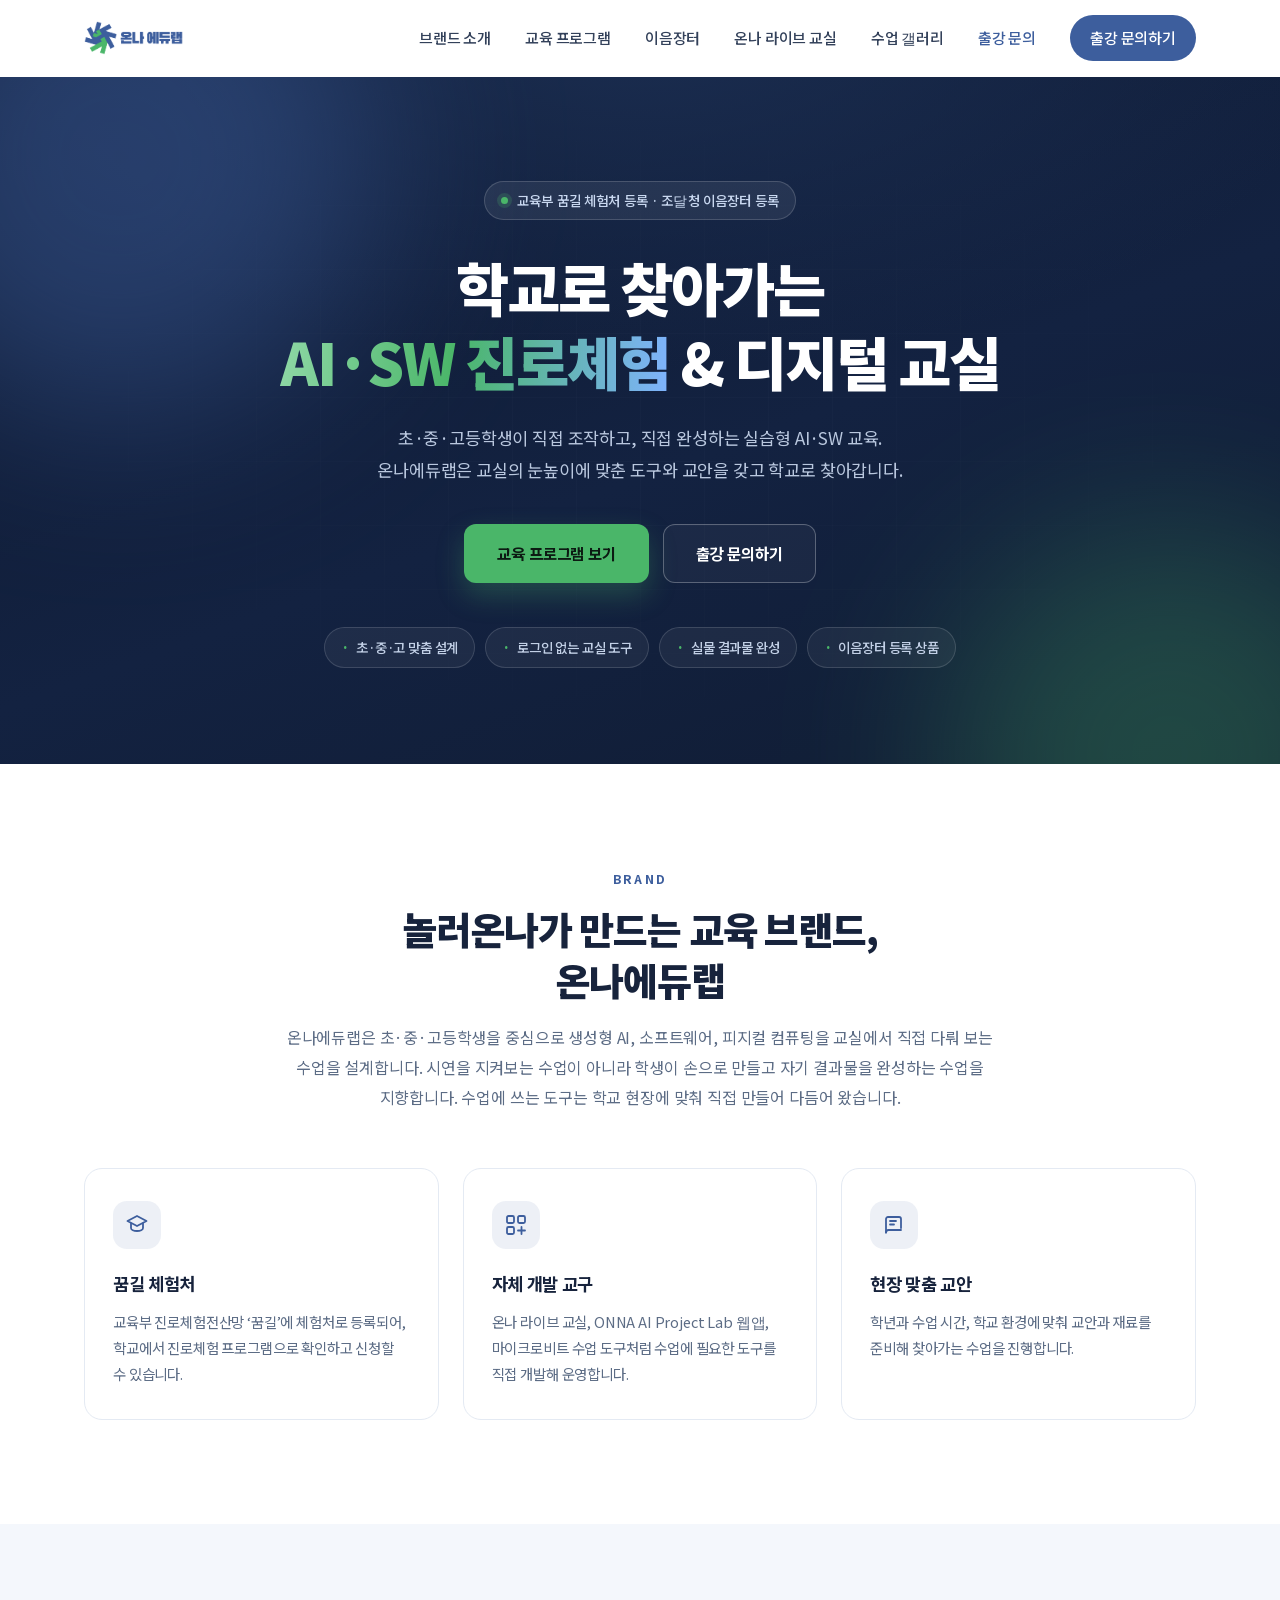
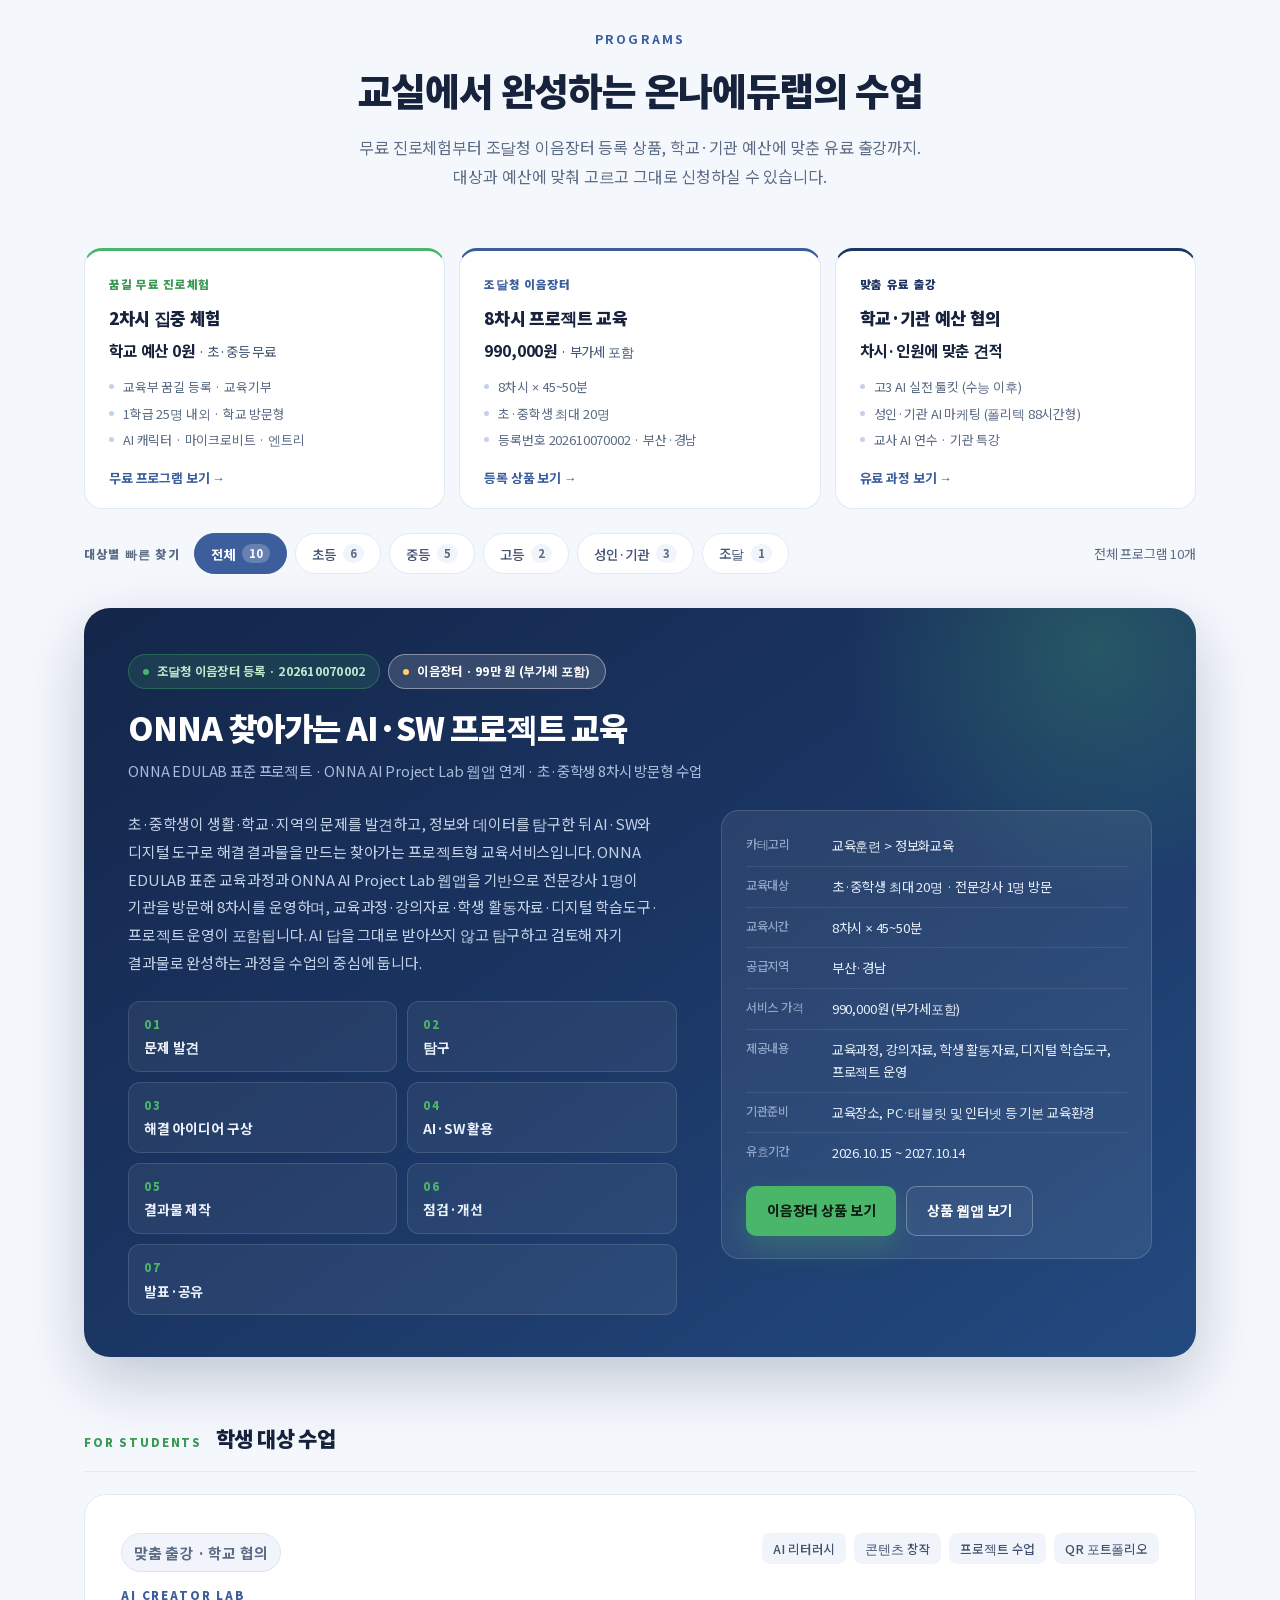
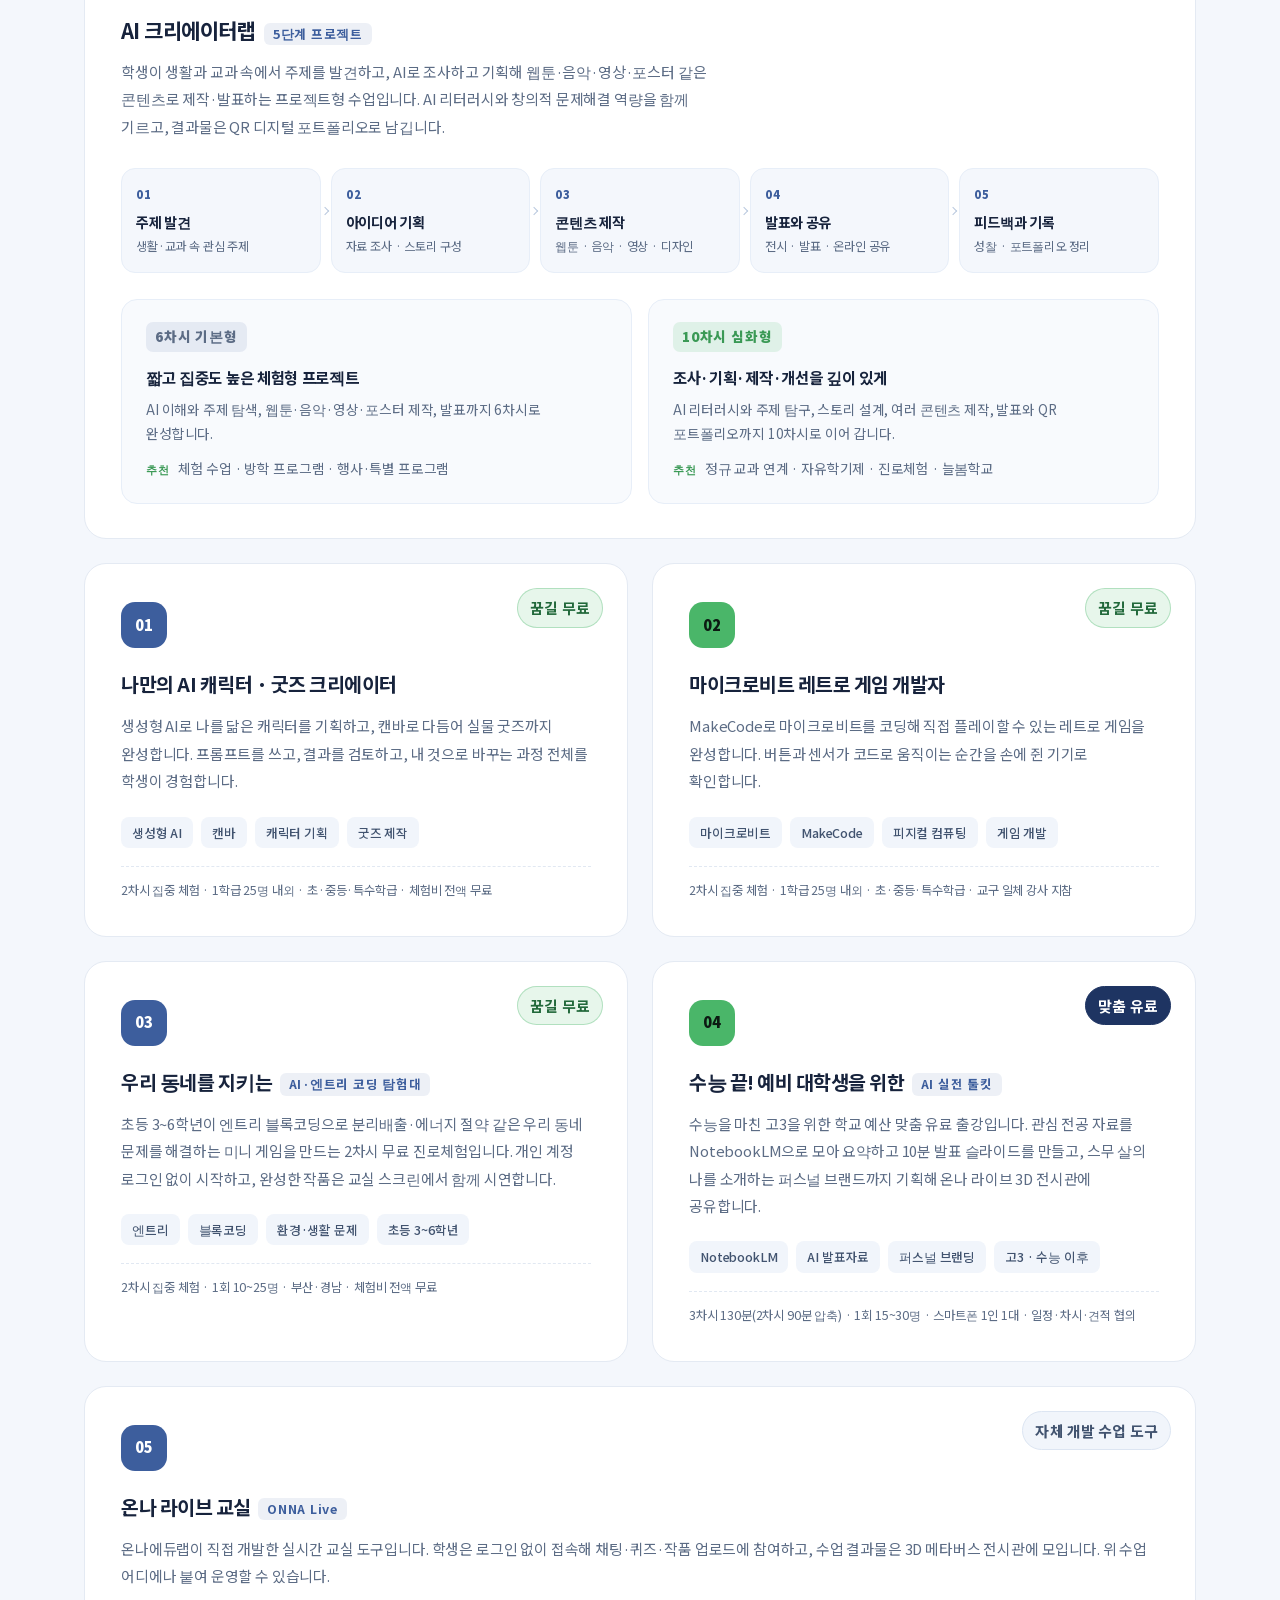
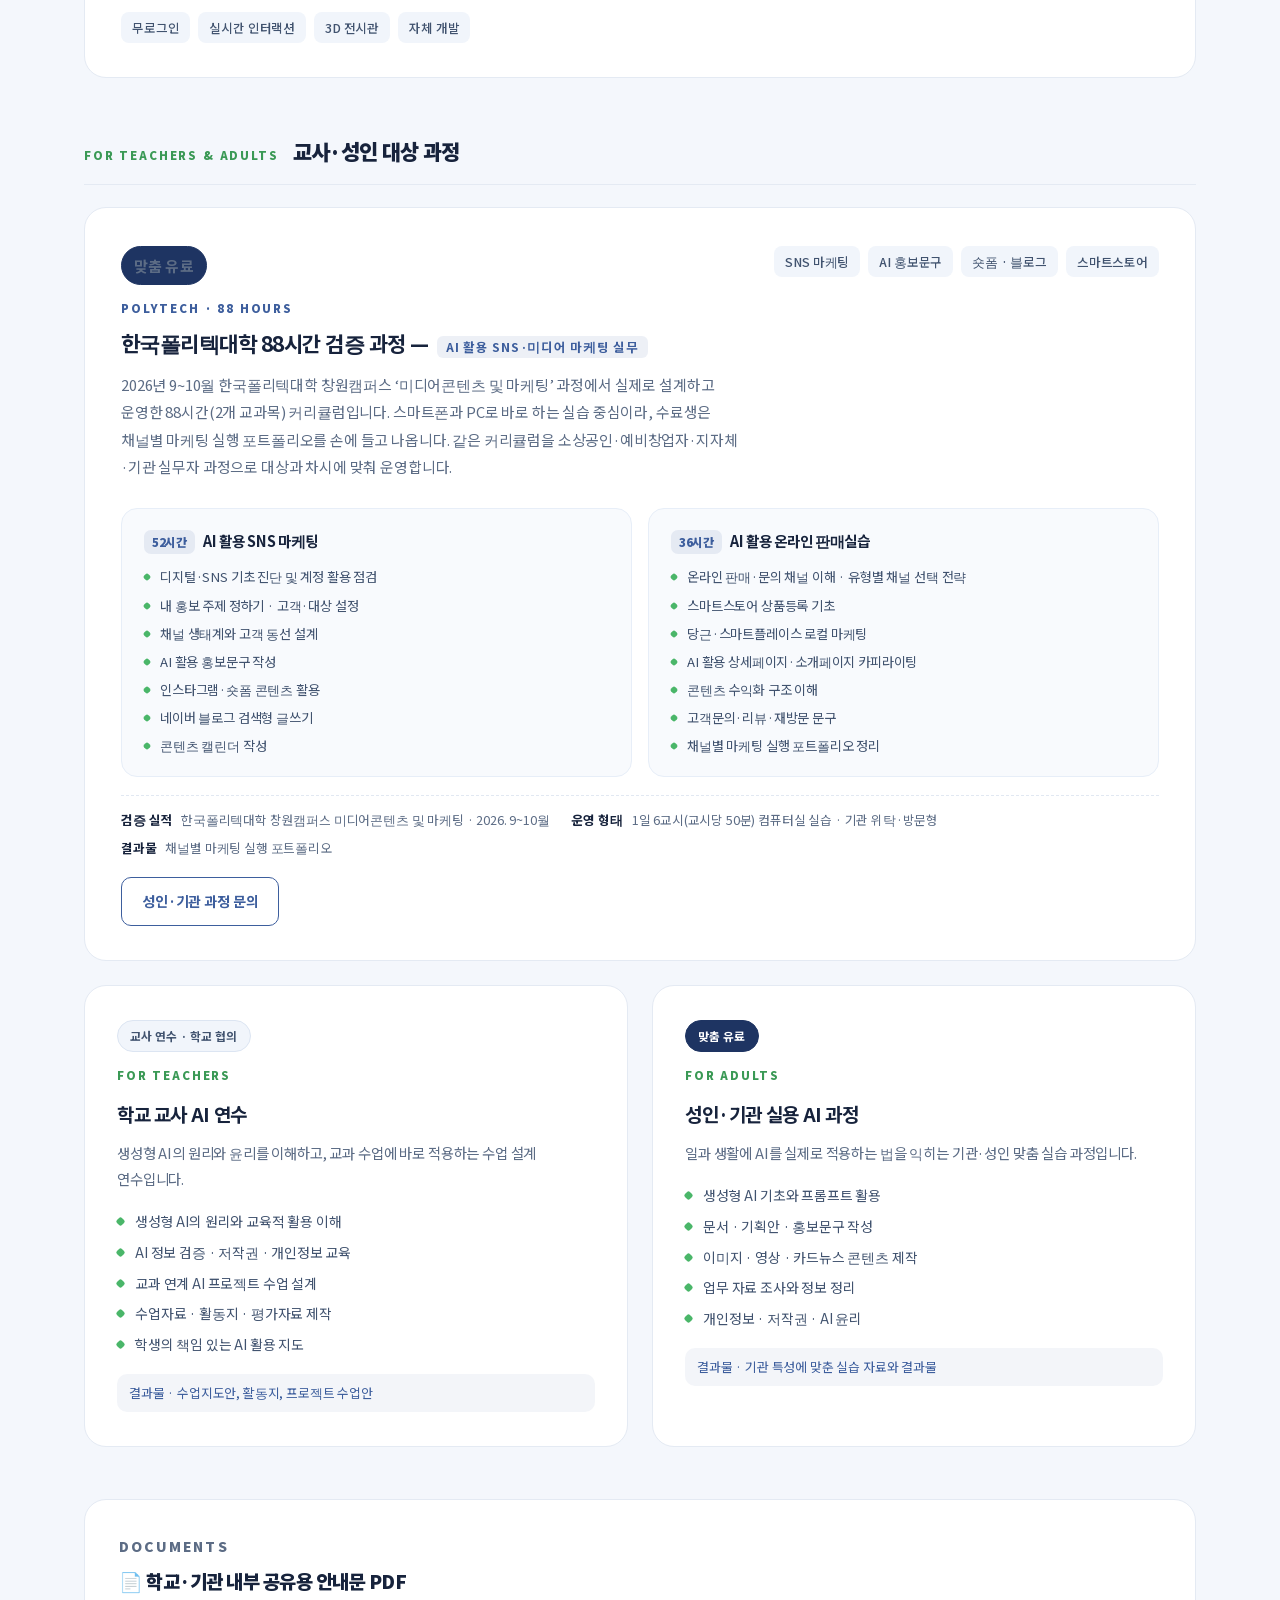
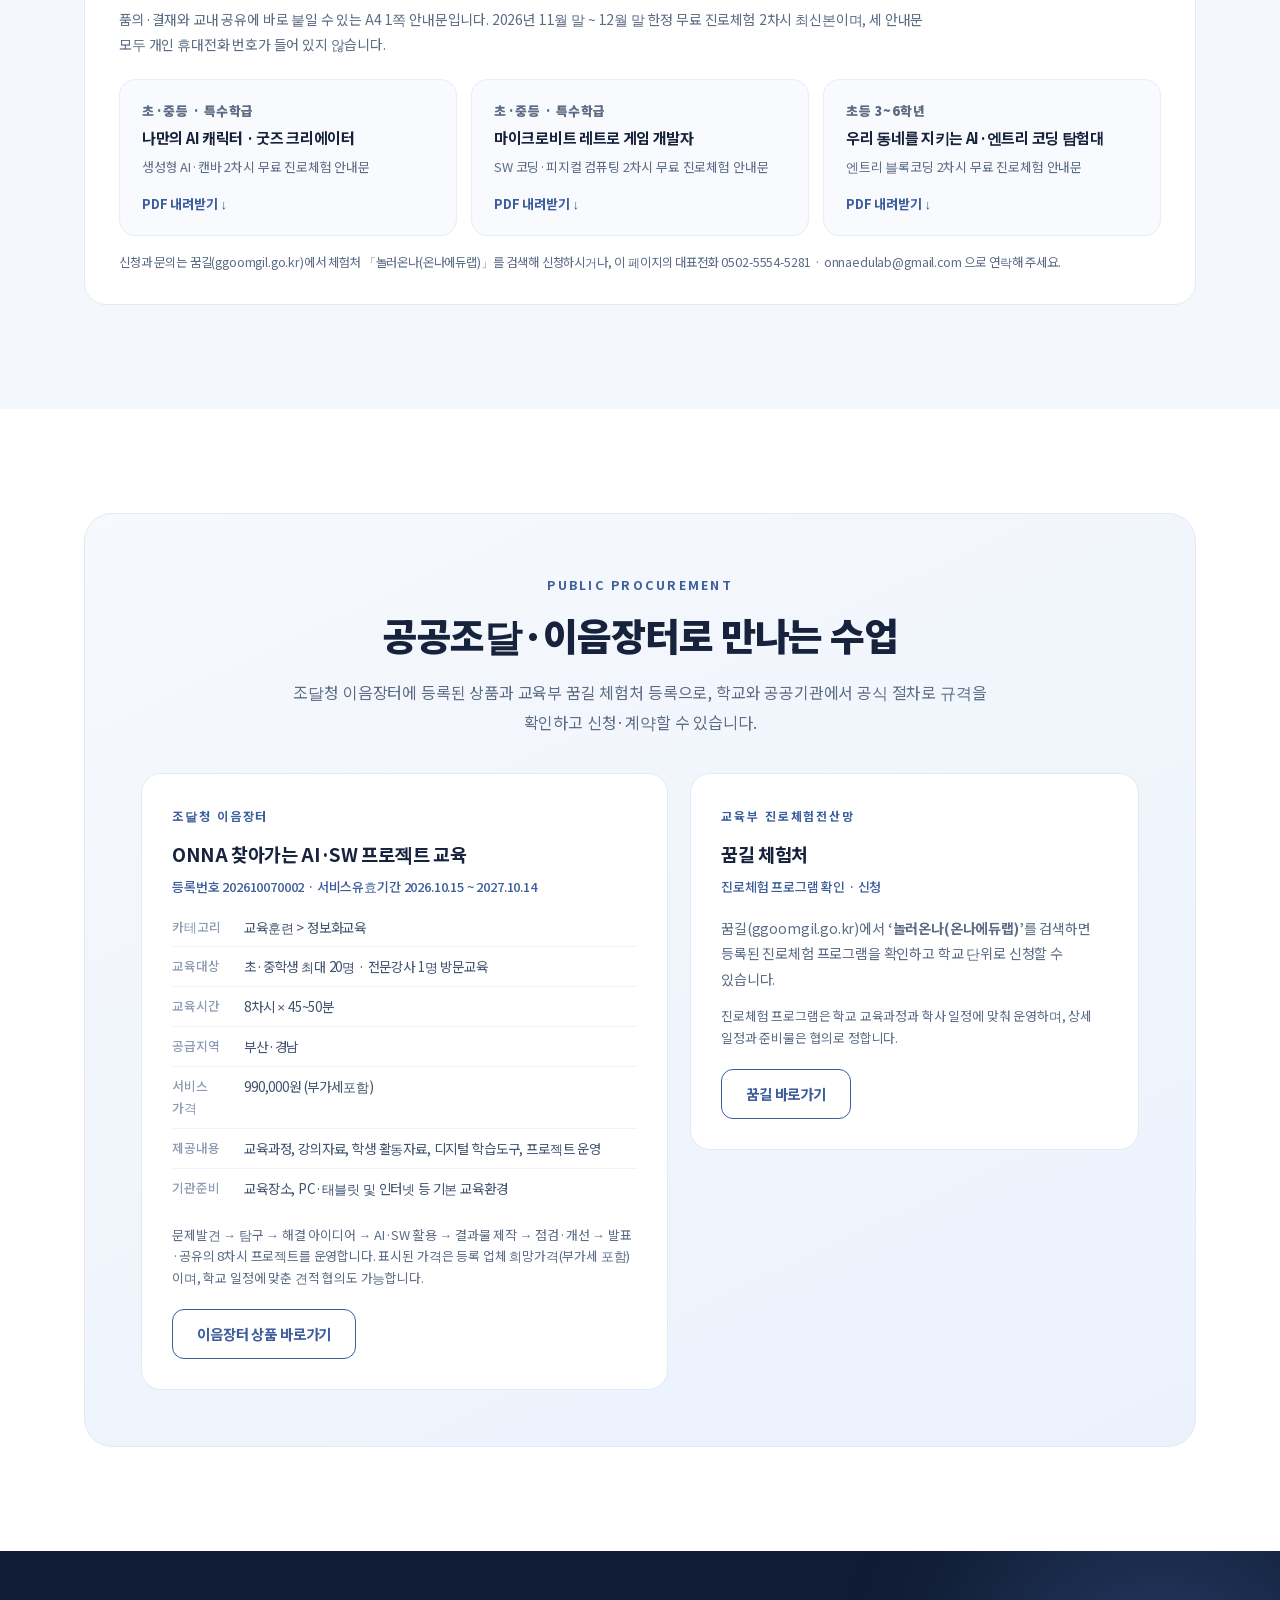
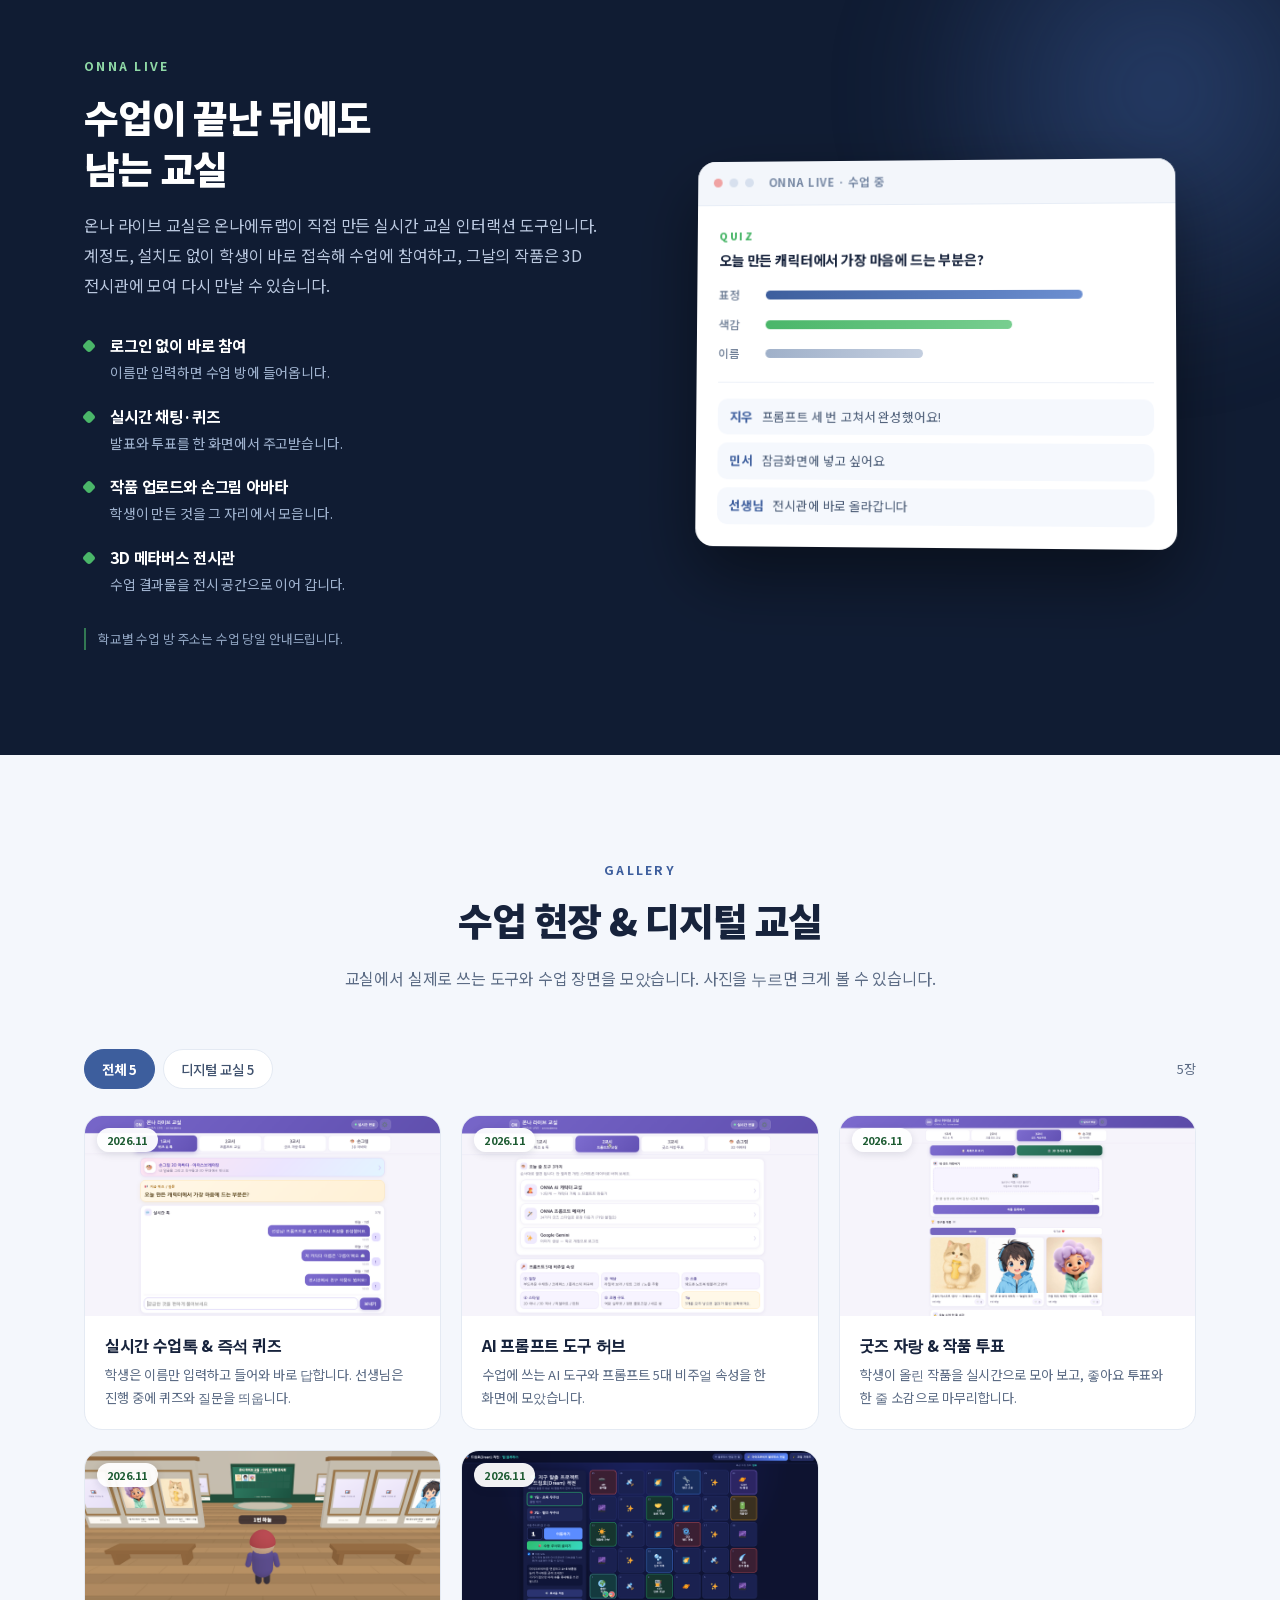
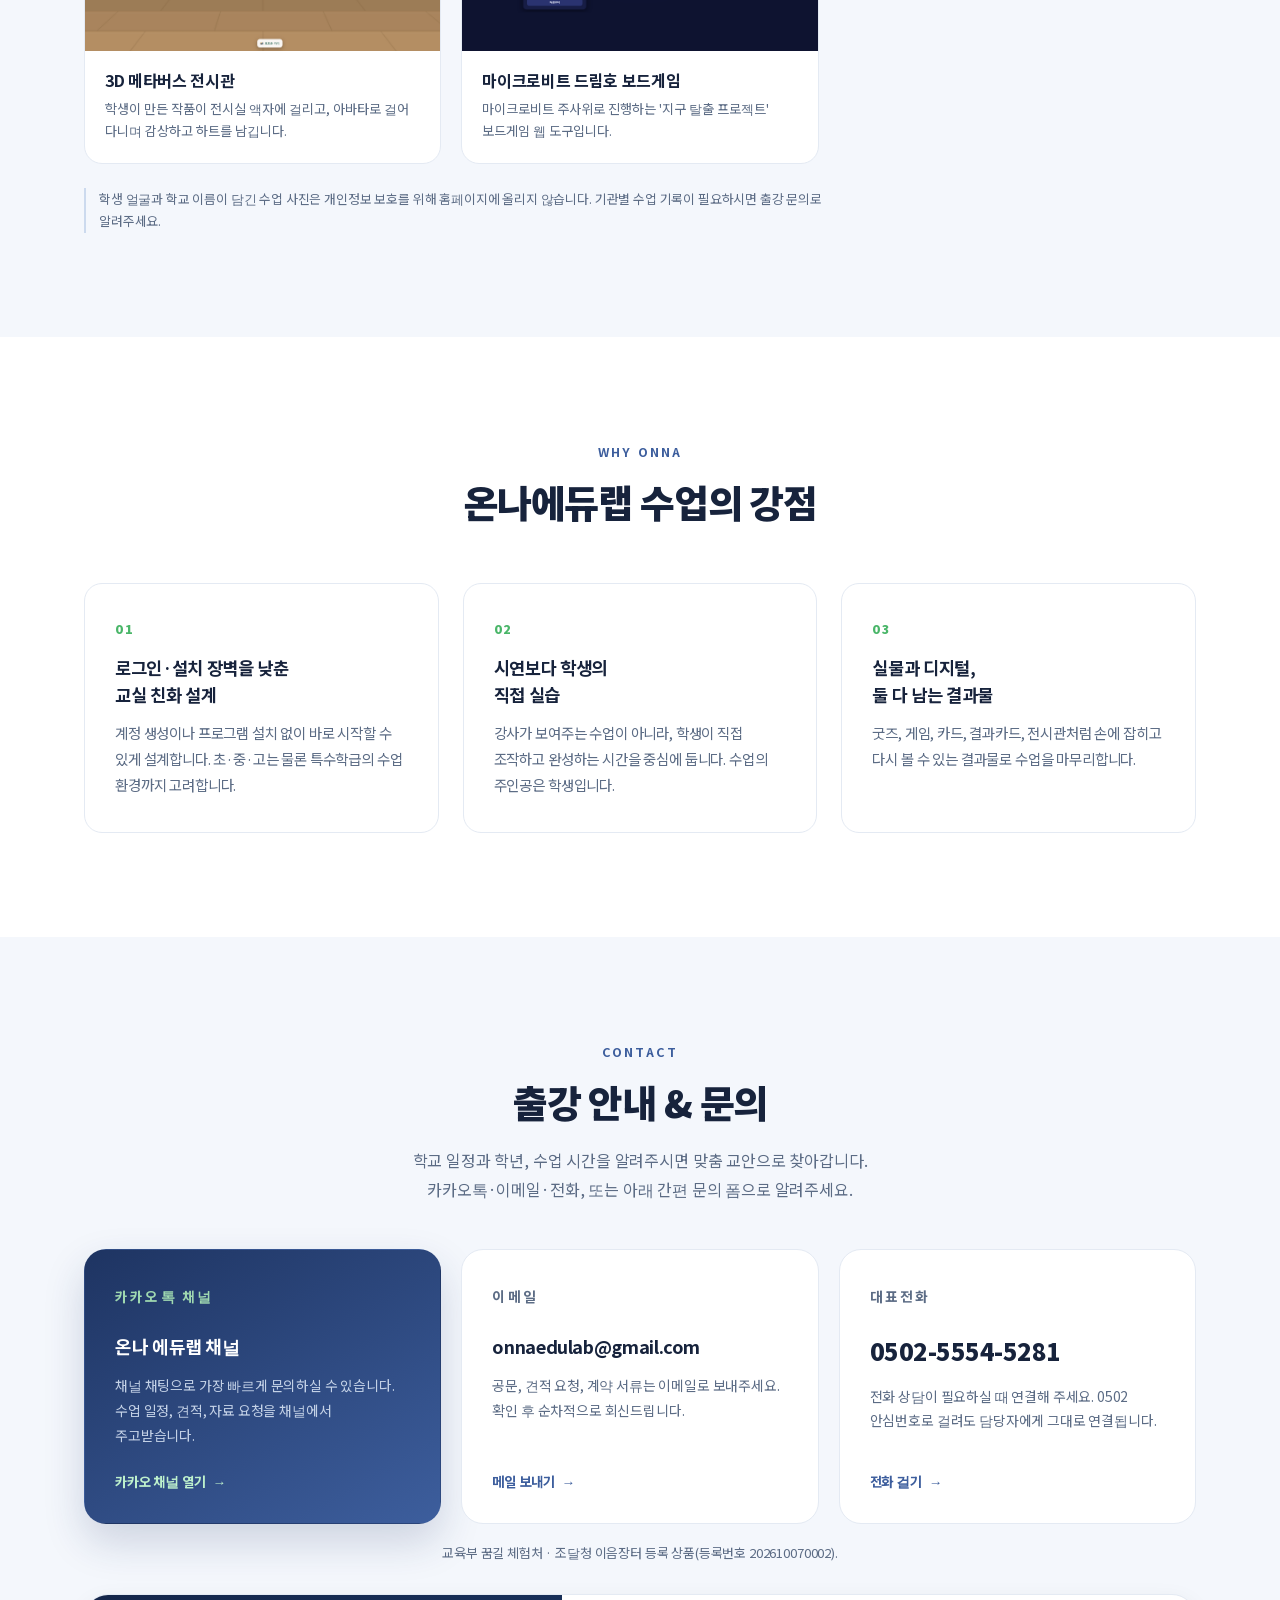
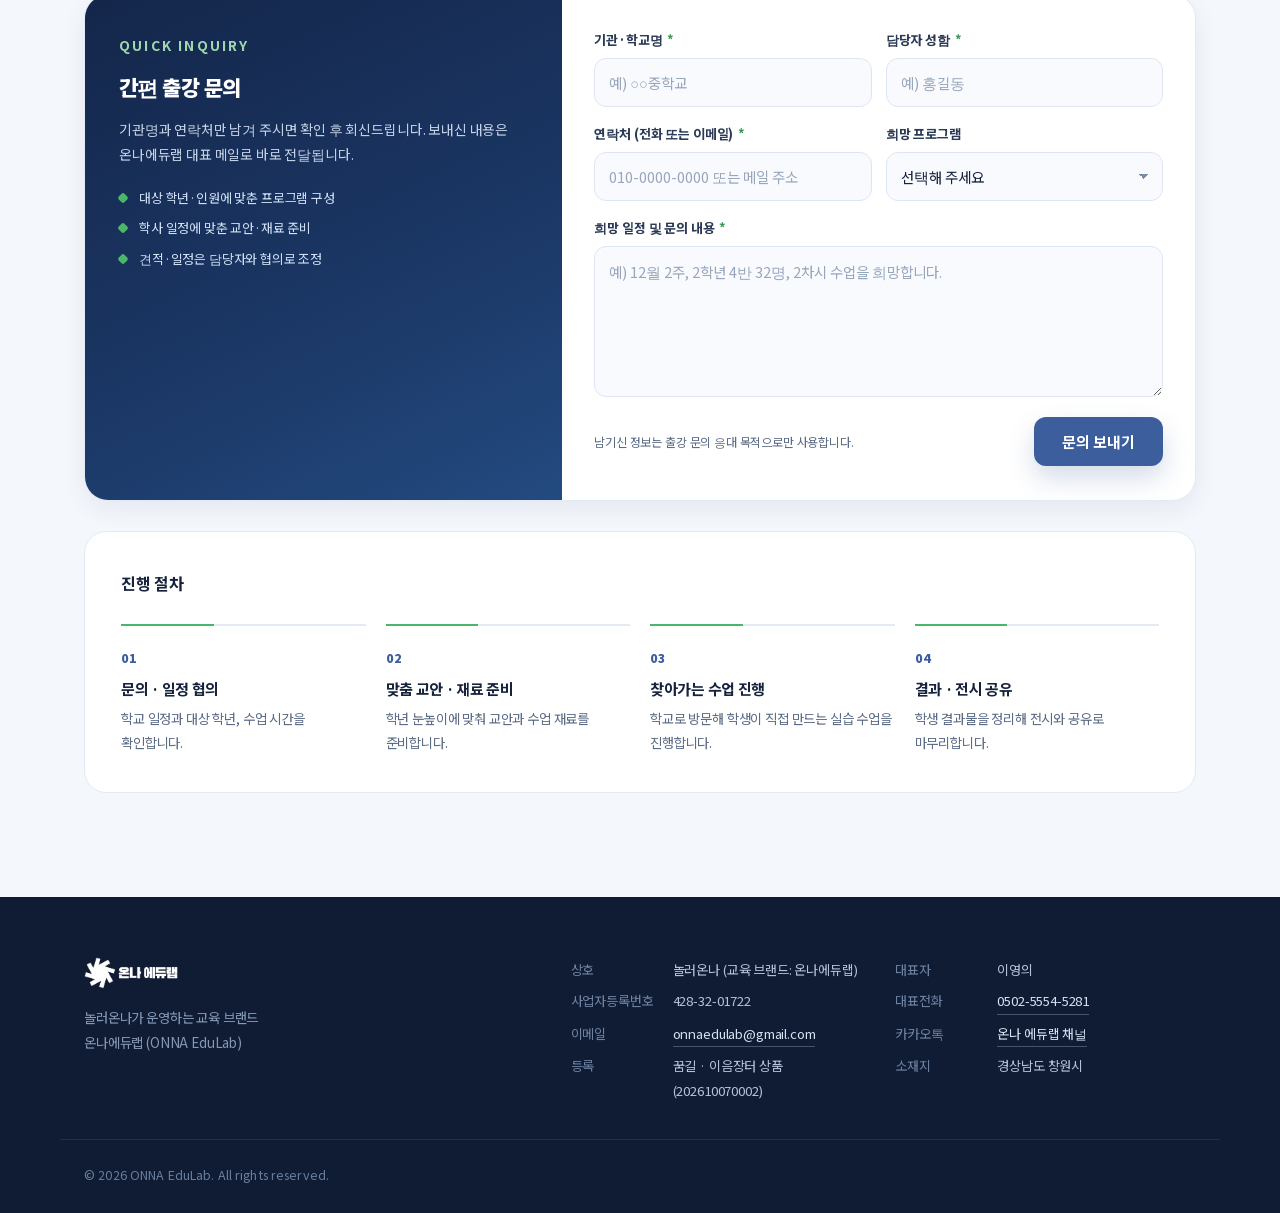
==== commit 785c8983: "프로그램 섹션 UX 개편: 무료·유료 비교 스트립, 대상별 필터, 고3·폴리텍 과정 카드, 안내문 PDF 다운로드 추가 - #programs 상단에 꿈길 무료 / 조달청 이음장터 " ====
--- a/index.html
+++ b/index.html
@@ -27,7 +27,7 @@
 <meta name="theme-color" content="#3D5E9D">
 <link rel="preload" as="font" type="font/woff2" href="assets/fonts/NotoSansKR-400.woff2" crossorigin>
 <link rel="preload" as="font" type="font/woff2" href="assets/fonts/NotoSansKR-900.woff2" crossorigin>
-<link rel="stylesheet" href="styles.css?v=20261127">
+<link rel="stylesheet" href="styles.css?v=20261127-2">
 <script type="application/ld+json">
 {
   "@context": "https://schema.org",
@@ -154,166 +154,346 @@
       <div class="section-head reveal">
         <p class="eyebrow">PROGRAMS</p>
         <h2>교실에서 완성하는 온나에듀랩의 수업</h2>
-        <p class="lead">학생 프로젝트부터 교사 연수, 성인·기관 과정까지. 대상과 목적에 맞춰 설계해 학교로 찾아갑니다.</p>
-      </div>
-
-      <!-- Featured: 이음장터 등록 상품 ONNA 찾아가는 AI·SW 프로젝트 교육 -->
-      <article class="program-featured reveal">
-        <p class="fp-badge">조달청 이음장터 등록 · 202610070002</p>
-        <h3>ONNA 찾아가는 AI·SW 프로젝트 교육</h3>
-        <p class="fp-sub">ONNA EDULAB 표준 프로젝트 · ONNA AI Project Lab 웹앱 연계 · 초·중학생 8차시 방문형 수업</p>
-
-        <div class="fp-body">
-          <div class="fp-copy">
-            <p>
-              초·중학생이 생활·학교·지역의 문제를 발견하고, 정보와 데이터를 탐구한 뒤 AI·SW와 디지털 도구로
-              해결 결과물을 만드는 찾아가는 프로젝트형 교육서비스입니다. ONNA EDULAB 표준 교육과정과
-              ONNA AI Project Lab 웹앱을 기반으로 전문강사 1명이 기관을 방문해 8차시를 운영하며,
-              교육과정·강의자료·학생 활동자료·디지털 학습도구·프로젝트 운영이 포함됩니다.
-              AI 답을 그대로 받아쓰지 않고 탐구하고 검토해 자기 결과물로 완성하는 과정을 수업의 중심에 둡니다.
-            </p>
-            <ol class="fp-flow">
-              <li><span>01</span><b>문제 발견</b></li>
-              <li><span>02</span><b>탐구</b></li>
-              <li><span>03</span><b>해결 아이디어 구상</b></li>
-              <li><span>04</span><b>AI·SW 활용</b></li>
-              <li><span>05</span><b>결과물 제작</b></li>
-              <li><span>06</span><b>점검·개선</b></li>
-              <li><span>07</span><b>발표·공유</b></li>
+        <p class="lead">
+          무료 진로체험부터 조달청 이음장터 등록 상품, 학교·기관 예산에 맞춘 유료 출강까지.<br class="br-m">
+          대상과 예산에 맞춰 고르고 그대로 신청하실 수 있습니다.
+        </p>
+      </div>
+
+      <!-- 무료 · 유료 한눈 비교 -->
+      <div class="compare reveal">
+        <a class="compare-card is-free" href="#pick-free" data-reset-filter>
+          <p class="compare-tag">꿈길 무료 진로체험</p>
+          <h3>2차시 집중 체험</h3>
+          <p class="compare-price"><strong>학교 예산 0원</strong> · 초·중등 무료</p>
+          <ul class="compare-list">
+            <li>교육부 꿈길 등록 · 교육기부</li>
+            <li>1학급 25명 내외 · 학교 방문형</li>
+            <li>AI 캐릭터 · 마이크로비트 · 엔트리</li>
+          </ul>
+          <span class="compare-go">무료 프로그램 보기 →</span>
+        </a>
+        <a class="compare-card is-procure" href="#pick-procure" data-reset-filter>
+          <p class="compare-tag">조달청 이음장터</p>
+          <h3>8차시 프로젝트 교육</h3>
+          <p class="compare-price"><strong>990,000원</strong> · 부가세 포함</p>
+          <ul class="compare-list">
+            <li>8차시 × 45~50분</li>
+            <li>초·중학생 최대 20명</li>
+            <li>등록번호 202610070002 · 부산·경남</li>
+          </ul>
+          <span class="compare-go">등록 상품 보기 →</span>
+        </a>
+        <a class="compare-card is-paid" href="#pick-paid" data-reset-filter>
+          <p class="compare-tag">맞춤 유료 출강</p>
+          <h3>학교·기관 예산 협의</h3>
+          <p class="compare-price"><strong>차시·인원에 맞춘 견적</strong></p>
+          <ul class="compare-list">
+            <li>고3 AI 실전 툴킷 (수능 이후)</li>
+            <li>성인·기관 AI 마케팅 (폴리텍 88시간형)</li>
+            <li>교사 AI 연수 · 기관 특강</li>
+          </ul>
+          <span class="compare-go">유료 과정 보기 →</span>
+        </a>
+      </div>
+
+      <!-- 대상별 빠른 필터 -->
+      <div class="program-filter reveal" id="programFilter">
+        <p class="pf-label">대상별 빠른 찾기</p>
+        <div class="pf-buttons" role="group" aria-label="대상별 프로그램 필터">
+          <button type="button" class="pf-btn" data-filter="all" data-label="전체" aria-pressed="true">전체</button>
+          <button type="button" class="pf-btn" data-filter="초등" data-label="초등" aria-pressed="false">초등</button>
+          <button type="button" class="pf-btn" data-filter="중등" data-label="중등" aria-pressed="false">중등</button>
+          <button type="button" class="pf-btn" data-filter="고등" data-label="고등" aria-pressed="false">고등</button>
+          <button type="button" class="pf-btn" data-filter="성인·기관" data-label="성인·기관" aria-pressed="false">성인·기관</button>
+          <button type="button" class="pf-btn" data-filter="조달" data-label="조달" aria-pressed="false">조달</button>
+        </div>
+        <p class="pf-count" id="programCount" role="status" aria-live="polite"></p>
+      </div>
+
+      <div class="program-list" id="programList">
+
+        <!-- Featured: 이음장터 등록 상품 ONNA 찾아가는 AI·SW 프로젝트 교육 -->
+        <article class="program-featured reveal" id="pick-procure" data-audience="조달 초등 중등">
+          <div class="fp-badges">
+            <p class="fp-badge">조달청 이음장터 등록 · 202610070002</p>
+            <p class="fp-badge is-price">이음장터 · 99만 원 (부가세 포함)</p>
+          </div>
+          <h3>ONNA 찾아가는 AI·SW 프로젝트 교육</h3>
+          <p class="fp-sub">ONNA EDULAB 표준 프로젝트 · ONNA AI Project Lab 웹앱 연계 · 초·중학생 8차시 방문형 수업</p>
+
+          <div class="fp-body">
+            <div class="fp-copy">
+              <p>
+                초·중학생이 생활·학교·지역의 문제를 발견하고, 정보와 데이터를 탐구한 뒤 AI·SW와 디지털 도구로
+                해결 결과물을 만드는 찾아가는 프로젝트형 교육서비스입니다. ONNA EDULAB 표준 교육과정과
+                ONNA AI Project Lab 웹앱을 기반으로 전문강사 1명이 기관을 방문해 8차시를 운영하며,
+                교육과정·강의자료·학생 활동자료·디지털 학습도구·프로젝트 운영이 포함됩니다.
+                AI 답을 그대로 받아쓰지 않고 탐구하고 검토해 자기 결과물로 완성하는 과정을 수업의 중심에 둡니다.
+              </p>
+              <ol class="fp-flow">
+                <li><span>01</span><b>문제 발견</b></li>
+                <li><span>02</span><b>탐구</b></li>
+                <li><span>03</span><b>해결 아이디어 구상</b></li>
+                <li><span>04</span><b>AI·SW 활용</b></li>
+                <li><span>05</span><b>결과물 제작</b></li>
+                <li><span>06</span><b>점검·개선</b></li>
+                <li><span>07</span><b>발표·공유</b></li>
+              </ol>
+            </div>
+
+            <div class="fp-spec">
+              <dl>
+                <div><dt>카테고리</dt><dd>교육훈련 &gt; 정보화교육</dd></div>
+                <div><dt>교육대상</dt><dd>초·중학생 최대 20명 · 전문강사 1명 방문</dd></div>
+                <div><dt>교육시간</dt><dd>8차시 × 45~50분</dd></div>
+                <div><dt>공급지역</dt><dd>부산·경남</dd></div>
+                <div><dt>서비스 가격</dt><dd>990,000원 (부가세포함)</dd></div>
+                <div><dt>제공내용</dt><dd>교육과정, 강의자료, 학생 활동자료, 디지털 학습도구, 프로젝트 운영</dd></div>
+                <div><dt>기관준비</dt><dd>교육장소, PC·태블릿 및 인터넷 등 기본 교육환경</dd></div>
+                <div><dt>유효기간</dt><dd>2026.10.15 ~ 2027.10.14</dd></div>
+              </dl>
+              <div class="fp-actions">
+                <a class="btn btn-primary" href="https://service.g2b.go.kr:8056/mk/srvce/selectSrvceDtl.do?eumsrvcNo=202610070002&amp;eumsrvcDivCd=0003&amp;untyAtchFileNo=202610015330" target="_blank" rel="noopener noreferrer">이음장터 상품 보기</a>
+                <a class="btn btn-ghost" href="https://onna-ai-project-lab.netlify.app/" target="_blank" rel="noopener noreferrer">상품 웹앱 보기</a>
+              </div>
+            </div>
+          </div>
+        </article>
+
+        <div class="program-group">
+          <div class="group-head reveal" id="pick-free">
+            <p class="group-label">FOR STUDENTS</p>
+            <h3>학생 대상 수업</h3>
+          </div>
+
+          <!-- AI Creator Lab -->
+          <article class="program-wide reveal" data-audience="초등 중등">
+            <div class="pw-head">
+              <div>
+                <p class="p-badge is-neutral">맞춤 출강 · 학교 협의</p>
+                <p class="pw-label">AI CREATOR LAB</p>
+                <h3>AI 크리에이터랩 <span class="en">5단계 프로젝트</span></h3>
+                <p>
+                  학생이 생활과 교과 속에서 주제를 발견하고, AI로 조사하고 기획해 웹툰·음악·영상·포스터 같은
+                  콘텐츠로 제작·발표하는 프로젝트형 수업입니다. AI 리터러시와 창의적 문제해결 역량을 함께 기르고,
+                  결과물은 QR 디지털 포트폴리오로 남깁니다.
+                </p>
+              </div>
+              <ul class="tags">
+                <li>AI 리터러시</li>
+                <li>콘텐츠 창작</li>
+                <li>프로젝트 수업</li>
+                <li>QR 포트폴리오</li>
+              </ul>
+            </div>
+
+            <ol class="pw-steps">
+              <li><span>01</span><b>주제 발견</b><em>생활·교과 속 관심 주제</em></li>
+              <li><span>02</span><b>아이디어 기획</b><em>자료 조사 · 스토리 구성</em></li>
+              <li><span>03</span><b>콘텐츠 제작</b><em>웹툰 · 음악 · 영상 · 디자인</em></li>
+              <li><span>04</span><b>발표와 공유</b><em>전시 · 발표 · 온라인 공유</em></li>
+              <li><span>05</span><b>피드백과 기록</b><em>성찰 · 포트폴리오 정리</em></li>
             </ol>
-          </div>
-
-          <div class="fp-spec">
-            <dl>
-              <div><dt>카테고리</dt><dd>교육훈련 &gt; 정보화교육</dd></div>
-              <div><dt>교육대상</dt><dd>초·중학생 최대 20명 · 전문강사 1명 방문</dd></div>
-              <div><dt>교육시간</dt><dd>8차시 × 45~50분</dd></div>
-              <div><dt>공급지역</dt><dd>부산·경남</dd></div>
-              <div><dt>서비스 가격</dt><dd>990,000원 (부가세포함)</dd></div>
-              <div><dt>제공내용</dt><dd>교육과정, 강의자료, 학생 활동자료, 디지털 학습도구, 프로젝트 운영</dd></div>
-              <div><dt>기관준비</dt><dd>교육장소, PC·태블릿 및 인터넷 등 기본 교육환경</dd></div>
-              <div><dt>유효기간</dt><dd>2026.10.15 ~ 2027.10.14</dd></div>
-            </dl>
-            <div class="fp-actions">
-              <a class="btn btn-primary" href="https://service.g2b.go.kr:8056/mk/srvce/selectSrvceDtl.do?eumsrvcNo=202610070002&amp;eumsrvcDivCd=0003&amp;untyAtchFileNo=202610015330" target="_blank" rel="noopener noreferrer">이음장터 상품 보기</a>
-              <a class="btn btn-ghost" href="https://onna-ai-project-lab.netlify.app/" target="_blank" rel="noopener noreferrer">상품 웹앱 보기</a>
-            </div>
+
+            <div class="pw-courses">
+              <div class="pw-course">
+                <p class="pw-course-tag">6차시 기본형</p>
+                <h4>짧고 집중도 높은 체험형 프로젝트</h4>
+                <p>AI 이해와 주제 탐색, 웹툰·음악·영상·포스터 제작, 발표까지 6차시로 완성합니다.</p>
+                <p class="pw-course-for"><span>추천</span>체험 수업 · 방학 프로그램 · 행사·특별 프로그램</p>
+              </div>
+              <div class="pw-course">
+                <p class="pw-course-tag is-green">10차시 심화형</p>
+                <h4>조사·기획·제작·개선을 깊이 있게</h4>
+                <p>AI 리터러시와 주제 탐구, 스토리 설계, 여러 콘텐츠 제작, 발표와 QR 포트폴리오까지 10차시로 이어 갑니다.</p>
+                <p class="pw-course-for"><span>추천</span>정규 교과 연계 · 자유학기제 · 진로체험 · 늘봄학교</p>
+              </div>
+            </div>
+          </article>
+
+          <div class="program-grid">
+            <article class="program-card reveal" data-audience="초등 중등">
+              <p class="p-badge is-free">꿈길 무료</p>
+              <div class="program-num">01</div>
+              <h3>나만의 AI 캐릭터 · 굿즈 크리에이터</h3>
+              <p>생성형 AI로 나를 닮은 캐릭터를 기획하고, 캔바로 다듬어 실물 굿즈까지 완성합니다. 프롬프트를 쓰고, 결과를 검토하고, 내 것으로 바꾸는 과정 전체를 학생이 경험합니다.</p>
+              <ul class="tags"><li>생성형 AI</li><li>캔바</li><li>캐릭터 기획</li><li>굿즈 제작</li></ul>
+              <p class="card-meta">2차시 집중 체험 · 1학급 25명 내외 · 초·중등·특수학급 · 체험비 전액 무료</p>
+            </article>
+
+            <article class="program-card reveal" data-audience="초등 중등">
+              <p class="p-badge is-free">꿈길 무료</p>
+              <div class="program-num">02</div>
+              <h3>마이크로비트 레트로 게임 개발자</h3>
+              <p>MakeCode로 마이크로비트를 코딩해 직접 플레이할 수 있는 레트로 게임을 완성합니다. 버튼과 센서가 코드로 움직이는 순간을 손에 쥔 기기로 확인합니다.</p>
+              <ul class="tags"><li>마이크로비트</li><li>MakeCode</li><li>피지컬 컴퓨팅</li><li>게임 개발</li></ul>
+              <p class="card-meta">2차시 집중 체험 · 1학급 25명 내외 · 초·중등·특수학급 · 교구 일체 강사 지참</p>
+            </article>
+
+            <article class="program-card reveal" data-audience="초등">
+              <p class="p-badge is-free">꿈길 무료</p>
+              <div class="program-num">03</div>
+              <h3>우리 동네를 지키는 <span class="en">AI·엔트리 코딩 탐험대</span></h3>
+              <p>초등 3~6학년이 엔트리 블록코딩으로 분리배출·에너지 절약 같은 우리 동네 문제를 해결하는 미니 게임을 만드는 2차시 무료 진로체험입니다. 개인 계정 로그인 없이 시작하고, 완성한 작품은 교실 스크린에서 함께 시연합니다.</p>
+              <ul class="tags"><li>엔트리</li><li>블록코딩</li><li>환경·생활 문제</li><li>초등 3~6학년</li></ul>
+              <p class="card-meta">2차시 집중 체험 · 1회 10~25명 · 부산·경남 · 체험비 전액 무료</p>
+            </article>
+
+            <article class="program-card reveal" data-audience="고등">
+              <p class="p-badge is-paid">맞춤 유료</p>
+              <div class="program-num">04</div>
+              <h3>수능 끝! 예비 대학생을 위한 <span class="en">AI 실전 툴킷</span></h3>
+              <p>수능을 마친 고3을 위한 학교 예산 맞춤 유료 출강입니다. 관심 전공 자료를 NotebookLM으로 모아 요약하고 10분 발표 슬라이드를 만들고, 스무 살의 나를 소개하는 퍼스널 브랜드까지 기획해 온나 라이브 3D 전시관에 공유합니다.</p>
+              <ul class="tags"><li>NotebookLM</li><li>AI 발표자료</li><li>퍼스널 브랜딩</li><li>고3 · 수능 이후</li></ul>
+              <p class="card-meta">3차시 130분(2차시 90분 압축) · 1회 15~30명 · 스마트폰 1인 1대 · 일정·차시·견적 협의</p>
+            </article>
+
+            <article class="program-card is-wide reveal" data-audience="초등 중등 고등">
+              <p class="p-badge is-neutral">자체 개발 수업 도구</p>
+              <div class="program-num">05</div>
+              <h3>온나 라이브 교실 <span class="en">ONNA Live</span></h3>
+              <p>온나에듀랩이 직접 개발한 실시간 교실 도구입니다. 학생은 로그인 없이 접속해 채팅·퀴즈·작품 업로드에 참여하고, 수업 결과물은 3D 메타버스 전시관에 모입니다. 위 수업 어디에나 붙여 운영할 수 있습니다.</p>
+              <ul class="tags"><li>무로그인</li><li>실시간 인터랙션</li><li>3D 전시관</li><li>자체 개발</li></ul>
+            </article>
           </div>
         </div>
-      </article>
-
-      <div class="group-head reveal">
-        <p class="group-label">FOR STUDENTS</p>
-        <h3>학생 대상 수업</h3>
-      </div>
-
-      <!-- AI Creator Lab -->
-      <article class="program-wide reveal">
-        <div class="pw-head">
-          <div>
-            <p class="pw-label">AI CREATOR LAB</p>
-            <h3>AI 크리에이터랩 <span class="en">5단계 프로젝트</span></h3>
-            <p>
-              학생이 생활과 교과 속에서 주제를 발견하고, AI로 조사하고 기획해 웹툰·음악·영상·포스터 같은
-              콘텐츠로 제작·발표하는 프로젝트형 수업입니다. AI 리터러시와 창의적 문제해결 역량을 함께 기르고,
-              결과물은 QR 디지털 포트폴리오로 남깁니다.
-            </p>
-          </div>
-          <ul class="tags">
-            <li>AI 리터러시</li>
-            <li>콘텐츠 창작</li>
-            <li>프로젝트 수업</li>
-            <li>QR 포트폴리오</li>
-          </ul>
+
+        <div class="program-group">
+          <div class="group-head reveal" id="pick-paid">
+            <p class="group-label">FOR TEACHERS &amp; ADULTS</p>
+            <h3>교사·성인 대상 과정</h3>
+          </div>
+
+          <!-- 폴리텍 88시간 검증 과정 -->
+          <article class="program-wide polytech reveal" data-audience="성인·기관">
+            <div class="pw-head">
+              <div>
+                <p class="p-badge is-paid">맞춤 유료</p>
+                <p class="pw-label">POLYTECH · 88 HOURS</p>
+                <h3>한국폴리텍대학 88시간 검증 과정 — <span class="en">AI 활용 SNS·미디어 마케팅 실무</span></h3>
+                <p>
+                  2026년 9~10월 한국폴리텍대학 창원캠퍼스 ‘미디어콘텐츠 및 마케팅’ 과정에서 실제로 설계하고 운영한
+                  88시간(2개 교과목) 커리큘럼입니다. 스마트폰과 PC로 바로 하는 실습 중심이라, 수료생은 채널별
+                  마케팅 실행 포트폴리오를 손에 들고 나옵니다. 같은 커리큘럼을 소상공인·예비창업자·지자체·기관
+                  실무자 과정으로 대상과 차시에 맞춰 운영합니다.
+                </p>
+              </div>
+              <ul class="tags">
+                <li>SNS 마케팅</li>
+                <li>AI 홍보문구</li>
+                <li>숏폼 · 블로그</li>
+                <li>스마트스토어</li>
+              </ul>
+            </div>
+
+            <div class="poly-split">
+              <div class="poly-mod">
+                <p class="poly-mod-head"><span>52시간</span> AI 활용 SNS 마케팅</p>
+                <ul class="poly-list">
+                  <li>디지털·SNS 기초 진단 및 계정 활용 점검</li>
+                  <li>내 홍보 주제 정하기 · 고객·대상 설정</li>
+                  <li>채널 생태계와 고객 동선 설계</li>
+                  <li>AI 활용 홍보문구 작성</li>
+                  <li>인스타그램·숏폼 콘텐츠 활용</li>
+                  <li>네이버 블로그 검색형 글쓰기</li>
+                  <li>콘텐츠 캘린더 작성</li>
+                </ul>
+              </div>
+              <div class="poly-mod">
+                <p class="poly-mod-head"><span>36시간</span> AI 활용 온라인 판매실습</p>
+                <ul class="poly-list">
+                  <li>온라인 판매·문의 채널 이해 · 유형별 채널 선택 전략</li>
+                  <li>스마트스토어 상품등록 기초</li>
+                  <li>당근·스마트플레이스 로컬 마케팅</li>
+                  <li>AI 활용 상세페이지·소개페이지 카피라이팅</li>
+                  <li>콘텐츠 수익화 구조 이해</li>
+                  <li>고객문의·리뷰·재방문 문구</li>
+                  <li>채널별 마케팅 실행 포트폴리오 정리</li>
+                </ul>
+              </div>
+            </div>
+
+            <div class="poly-meta">
+              <p><b>검증 실적</b> 한국폴리텍대학 창원캠퍼스 미디어콘텐츠 및 마케팅 · 2026. 9~10월</p>
+              <p><b>운영 형태</b> 1일 6교시(교시당 50분) 컴퓨터실 실습 · 기관 위탁·방문형</p>
+              <p><b>결과물</b> 채널별 마케팅 실행 포트폴리오</p>
+            </div>
+            <div class="fp-actions poly-actions">
+              <a class="btn btn-outline" href="#contact">성인·기관 과정 문의</a>
+            </div>
+          </article>
+
+          <div class="track-grid">
+            <article class="track-card reveal" data-audience="성인·기관">
+              <p class="p-badge is-neutral">교사 연수 · 학교 협의</p>
+              <p class="track-label">FOR TEACHERS</p>
+              <h3>학교 교사 AI 연수</h3>
+              <p class="track-desc">생성형 AI의 원리와 윤리를 이해하고, 교과 수업에 바로 적용하는 수업 설계 연수입니다.</p>
+              <ul class="track-list">
+                <li>생성형 AI의 원리와 교육적 활용 이해</li>
+                <li>AI 정보 검증 · 저작권 · 개인정보 교육</li>
+                <li>교과 연계 AI 프로젝트 수업 설계</li>
+                <li>수업자료 · 활동지 · 평가자료 제작</li>
+                <li>학생의 책임 있는 AI 활용 지도</li>
+              </ul>
+              <p class="track-out">결과물 · 수업지도안, 활동지, 프로젝트 수업안</p>
+            </article>
+
+            <article class="track-card reveal" data-audience="성인·기관">
+              <p class="p-badge is-paid">맞춤 유료</p>
+              <p class="track-label">FOR ADULTS</p>
+              <h3>성인·기관 실용 AI 과정</h3>
+              <p class="track-desc">일과 생활에 AI를 실제로 적용하는 법을 익히는 기관·성인 맞춤 실습 과정입니다.</p>
+              <ul class="track-list">
+                <li>생성형 AI 기초와 프롬프트 활용</li>
+                <li>문서 · 기획안 · 홍보문구 작성</li>
+                <li>이미지 · 영상 · 카드뉴스 콘텐츠 제작</li>
+                <li>업무 자료 조사와 정보 정리</li>
+                <li>개인정보 · 저작권 · AI 윤리</li>
+              </ul>
+              <p class="track-out">결과물 · 기관 특성에 맞춘 실습 자료와 결과물</p>
+            </article>
+          </div>
         </div>
-
-        <ol class="pw-steps">
-          <li><span>01</span><b>주제 발견</b><em>생활·교과 속 관심 주제</em></li>
-          <li><span>02</span><b>아이디어 기획</b><em>자료 조사 · 스토리 구성</em></li>
-          <li><span>03</span><b>콘텐츠 제작</b><em>웹툰 · 음악 · 영상 · 디자인</em></li>
-          <li><span>04</span><b>발표와 공유</b><em>전시 · 발표 · 온라인 공유</em></li>
-          <li><span>05</span><b>피드백과 기록</b><em>성찰 · 포트폴리오 정리</em></li>
-        </ol>
-
-        <div class="pw-courses">
-          <div class="pw-course">
-            <p class="pw-course-tag">6차시 기본형</p>
-            <h4>짧고 집중도 높은 체험형 프로젝트</h4>
-            <p>AI 이해와 주제 탐색, 웹툰·음악·영상·포스터 제작, 발표까지 6차시로 완성합니다.</p>
-            <p class="pw-course-for"><span>추천</span>체험 수업 · 방학 프로그램 · 행사·특별 프로그램</p>
-          </div>
-          <div class="pw-course">
-            <p class="pw-course-tag is-green">10차시 심화형</p>
-            <h4>조사·기획·제작·개선을 깊이 있게</h4>
-            <p>AI 리터러시와 주제 탐구, 스토리 설계, 여러 콘텐츠 제작, 발표와 QR 포트폴리오까지 10차시로 이어 갑니다.</p>
-            <p class="pw-course-for"><span>추천</span>정규 교과 연계 · 자유학기제 · 진로체험 · 늘봄학교</p>
-          </div>
+      </div>
+
+      <p class="program-empty" id="programEmpty" hidden>해당 대상의 프로그램이 아직 없습니다. 출강 문의로 원하시는 과정을 알려주세요.</p>
+
+      <!-- 내부 결재·공유용 안내문 PDF -->
+      <div class="doc-download reveal" id="notices">
+        <div class="doc-head">
+          <p class="group-label">DOCUMENTS</p>
+          <h3>📄 학교·기관 내부 공유용 안내문 PDF</h3>
+          <p>
+            품의·결재와 교내 공유에 바로 붙일 수 있는 A4 1쪽 안내문입니다. 2026년 11월 말 ~ 12월 말 한정
+            무료 진로체험 2차시 최신본이며, 세 안내문 모두 개인 휴대전화 번호가 들어 있지 않습니다.
+          </p>
         </div>
-      </article>
-
-      <div class="program-grid">
-        <article class="program-card reveal">
-          <div class="program-num">01</div>
-          <h3>나만의 AI 캐릭터 · 굿즈 크리에이터</h3>
-          <p>생성형 AI로 나를 닮은 캐릭터를 기획하고, 캔바로 다듬어 실물 굿즈까지 완성합니다. 프롬프트를 쓰고, 결과를 검토하고, 내 것으로 바꾸는 과정 전체를 학생이 경험합니다.</p>
-          <ul class="tags"><li>생성형 AI</li><li>캔바</li><li>캐릭터 기획</li><li>굿즈 제작</li></ul>
-        </article>
-
-        <article class="program-card reveal">
-          <div class="program-num">02</div>
-          <h3>마이크로비트 레트로 게임 개발자</h3>
-          <p>MakeCode로 마이크로비트를 코딩해 직접 플레이할 수 있는 레트로 게임을 완성합니다. 버튼과 센서가 코드로 움직이는 순간을 손에 쥔 기기로 확인합니다.</p>
-          <ul class="tags"><li>마이크로비트</li><li>MakeCode</li><li>피지컬 컴퓨팅</li><li>게임 개발</li></ul>
-        </article>
-
-        <article class="program-card reveal">
-          <div class="program-num">03</div>
-          <h3>온나 라이브 교실 <span class="en">ONNA Live</span></h3>
-          <p>온나에듀랩이 직접 개발한 실시간 교실 도구입니다. 학생은 로그인 없이 접속해 채팅·퀴즈·작품 업로드에 참여하고, 수업 결과물은 3D 메타버스 전시관에 모입니다.</p>
-          <ul class="tags"><li>무로그인</li><li>실시간 인터랙션</li><li>3D 전시관</li><li>자체 개발</li></ul>
-        </article>
-
-        <article class="program-card reveal">
-          <div class="program-num">04</div>
-          <h3>맞춤형 AI 활용 특강</h3>
-          <p>고3 예비 대학생을 위한 AI 실전 툴킷부터 지역사회 기관을 위한 AI 활용 특강까지, 대상과 목적에 맞춰 특강을 구성합니다.</p>
-          <ul class="tags"><li>AI 리터러시</li><li>AI 활용</li><li>진로·진학</li><li>기관 특강</li></ul>
-        </article>
-      </div>
-
-      <div class="group-head reveal">
-        <p class="group-label">FOR TEACHERS &amp; ADULTS</p>
-        <h3>교사·성인 대상 과정</h3>
-      </div>
-
-      <div class="track-grid">
-        <article class="track-card reveal">
-          <p class="track-label">FOR TEACHERS</p>
-          <h3>학교 교사 AI 연수</h3>
-          <p class="track-desc">생성형 AI의 원리와 윤리를 이해하고, 교과 수업에 바로 적용하는 수업 설계 연수입니다.</p>
-          <ul class="track-list">
-            <li>생성형 AI의 원리와 교육적 활용 이해</li>
-            <li>AI 정보 검증 · 저작권 · 개인정보 교육</li>
-            <li>교과 연계 AI 프로젝트 수업 설계</li>
-            <li>수업자료 · 활동지 · 평가자료 제작</li>
-            <li>학생의 책임 있는 AI 활용 지도</li>
-          </ul>
-          <p class="track-out">결과물 · 수업지도안, 활동지, 프로젝트 수업안</p>
-        </article>
-
-        <article class="track-card reveal">
-          <p class="track-label">FOR ADULTS</p>
-          <h3>성인·기관 실용 AI 과정</h3>
-          <p class="track-desc">일과 생활에 AI를 실제로 적용하는 법을 익히는 기관·성인 맞춤 실습 과정입니다.</p>
-          <ul class="track-list">
-            <li>생성형 AI 기초와 프롬프트 활용</li>
-            <li>문서 · 기획안 · 홍보문구 작성</li>
-            <li>이미지 · 영상 · 카드뉴스 콘텐츠 제작</li>
-            <li>업무 자료 조사와 정보 정리</li>
-            <li>개인정보 · 저작권 · AI 윤리</li>
-          </ul>
-          <p class="track-out">결과물 · 기관 특성에 맞춘 실습 자료와 결과물</p>
-        </article>
+        <div class="doc-grid">
+          <a class="doc-card" href="assets/docs/%EC%98%A8%EB%82%98%EC%97%90%EB%93%80%EB%9E%A9_AI%EC%BA%90%EB%A6%AD%ED%84%B0_%EB%AC%B4%EB%A3%8C%EC%A7%84%EB%A1%9C%EC%B2%B4%ED%97%98_%EC%95%88%EB%82%B4%EB%AC%B8.pdf" download="온나에듀랩_AI캐릭터_무료진로체험_안내문.pdf">
+            <p class="doc-tag">초·중등 · 특수학급</p>
+            <h4>나만의 AI 캐릭터 · 굿즈 크리에이터</h4>
+            <p>생성형 AI·캔바 2차시 무료 진로체험 안내문</p>
+            <span class="doc-go">PDF 내려받기 ↓</span>
+          </a>
+          <a class="doc-card" href="assets/docs/%EC%98%A8%EB%82%98%EC%97%90%EB%93%80%EB%9E%A9_%EB%A7%88%EC%9D%B4%ED%81%AC%EB%A1%9C%EB%B9%84%ED%8A%B8_%EB%AC%B4%EB%A3%8C%EC%A7%84%EB%A1%9C%EC%B2%B4%ED%97%98_%EC%95%88%EB%82%B4%EB%AC%B8.pdf" download="온나에듀랩_마이크로비트_무료진로체험_안내문.pdf">
+            <p class="doc-tag">초·중등 · 특수학급</p>
+            <h4>마이크로비트 레트로 게임 개발자</h4>
+            <p>SW 코딩·피지컬 컴퓨팅 2차시 무료 진로체험 안내문</p>
+            <span class="doc-go">PDF 내려받기 ↓</span>
+          </a>
+          <a class="doc-card" href="assets/docs/%EC%98%A8%EB%82%98%EC%97%90%EB%93%80%EB%9E%A9_%EC%B4%88%EB%93%B1%EC%BD%94%EB%94%A9_%EB%AC%B4%EB%A3%8C%EC%A7%84%EB%A1%9C%EC%B2%B4%ED%97%98_%EC%95%88%EB%82%B4%EB%AC%B8.pdf" download="온나에듀랩_초등코딩_무료진로체험_안내문.pdf">
+            <p class="doc-tag">초등 3~6학년</p>
+            <h4>우리 동네를 지키는 AI·엔트리 코딩 탐험대</h4>
+            <p>엔트리 블록코딩 2차시 무료 진로체험 안내문</p>
+            <span class="doc-go">PDF 내려받기 ↓</span>
+          </a>
+        </div>
+        <p class="doc-note">
+          신청과 문의는 꿈길(ggoomgil.go.kr)에서 체험처 「놀러온나(온나에듀랩)」를 검색해 신청하시거나,
+          이 페이지의 대표전화 0502-5554-5281 · onnaedulab@gmail.com 으로 연락해 주세요.
+        </p>
       </div>
     </div>
   </section>
@@ -507,7 +687,7 @@
           </ul>
         </div>
 
-        <form class="inquiry-form" id="inquiryForm" action="https://formsubmit.co/onnaedulab@gmail.com" method="POST">
+        <form class="inquiry-form" id="inquiryForm" action="https://formsubmit.co/d30d1aab85dcca8b1813a17ca116de05" method="POST">
           <input type="hidden" name="_subject" value="[온나에듀랩 홈페이지] 새로운 출강 문의">
           <input type="hidden" name="_template" value="table">
           <input type="hidden" name="_captcha" value="false">
@@ -534,10 +714,12 @@
               <label for="inqProgram">희망 프로그램</label>
               <select id="inqProgram" name="희망 프로그램">
                 <option value="">선택해 주세요</option>
-                <option value="AI 캐릭터·굿즈 크리에이터">AI 캐릭터·굿즈 크리에이터</option>
-                <option value="마이크로비트 레트로 게임">마이크로비트 레트로 게임</option>
-                <option value="초등 AI·앤트리 코딩">초등 AI·앤트리 코딩</option>
-                <option value="고3 AI 실전 툴킷">고3 AI 실전 툴킷</option>
+                <option value="AI 캐릭터·굿즈 크리에이터 (꿈길 무료)">AI 캐릭터·굿즈 크리에이터 (꿈길 무료)</option>
+                <option value="마이크로비트 레트로 게임 (꿈길 무료)">마이크로비트 레트로 게임 (꿈길 무료)</option>
+                <option value="초등 AI·엔트리 코딩 탐험대 (꿈길 무료)">초등 AI·엔트리 코딩 탐험대 (꿈길 무료)</option>
+                <option value="조달청 이음장터 8차시 프로젝트 교육">조달청 이음장터 8차시 프로젝트 교육</option>
+                <option value="고3 AI 실전 툴킷 (맞춤 유료)">고3 AI 실전 툴킷 (맞춤 유료)</option>
+                <option value="성인·기관 AI 마케팅 (폴리텍 88시간형)">성인·기관 AI 마케팅 (폴리텍 88시간형)</option>
                 <option value="기타 맞춤형">기타 맞춤형</option>
               </select>
             </p>
@@ -613,6 +795,6 @@
   </div>
 </dialog>
 
-<script src="script.js?v=20261127"></script>
+<script src="script.js?v=20261127-2"></script>
 </body>
 </html>
--- a/styles.css
+++ b/styles.css
@@ -854,3 +854,143 @@
   .lb-caption{padding:16px 16px 18px;}
   .lb-nav{margin-left:0;width:100%;justify-content:space-between;}
 }
+
+/* ============================================================
+   Program compare strip · audience filter · free/paid badges
+   ============================================================ */
+.compare{display:grid;grid-template-columns:repeat(3,1fr);gap:14px;margin-bottom:24px;}
+.compare-card{
+  display:flex;flex-direction:column;
+  background:#fff;border:1px solid var(--line);border-radius:18px;
+  padding:24px 24px 20px;
+  transition:transform .22s ease, box-shadow .22s ease, border-color .22s ease;
+}
+.compare-card:hover{transform:translateY(-3px);box-shadow:var(--shadow-sm);border-color:#D3DEEC;}
+.compare-card.is-free{border-top:3px solid var(--green);}
+.compare-card.is-procure{border-top:3px solid var(--blue);}
+.compare-card.is-paid{border-top:3px solid var(--blue-deep);}
+.compare-tag{font-size:11.5px;font-weight:900;letter-spacing:.06em;color:var(--muted);margin-bottom:9px;}
+.compare-card.is-free .compare-tag{color:var(--green-dark);}
+.compare-card.is-procure .compare-tag{color:var(--blue);}
+.compare-card.is-paid .compare-tag{color:var(--blue-deep);}
+.compare-card h3{font-size:17px;font-weight:900;letter-spacing:-.02em;margin:0 0 6px;}
+.compare-price{font-size:13.4px;color:#41536F;line-height:1.6;margin-bottom:14px;}
+.compare-price strong{font-size:15.5px;color:var(--ink);}
+.compare-list{display:grid;gap:6px;margin:0 0 16px;}
+.compare-list li{position:relative;padding-left:14px;font-size:12.8px;color:var(--muted);line-height:1.6;}
+.compare-list li::before{content:"";position:absolute;left:0;top:7px;width:5px;height:5px;border-radius:50%;background:#C3D2E6;}
+.compare-go{margin-top:auto;font-size:12.8px;font-weight:700;color:var(--blue);}
+
+.program-filter{display:flex;align-items:center;gap:14px;flex-wrap:wrap;margin:0 0 34px;}
+.pf-label{font-size:12px;font-weight:900;letter-spacing:.1em;color:var(--muted);}
+.pf-buttons{display:flex;gap:8px;flex-wrap:wrap;}
+.pf-btn{
+  font-family:var(--font);font-size:13.4px;font-weight:500;color:#41536F;
+  background:#fff;border:1px solid var(--line);border-radius:999px;
+  padding:9px 16px;cursor:pointer;
+  display:inline-flex;align-items:center;gap:7px;
+  transition:background .2s ease,color .2s ease,border-color .2s ease;
+}
+.pf-btn:hover{border-color:#C7D6EA;color:var(--blue);}
+.pf-btn[aria-pressed="true"]{background:var(--blue);border-color:var(--blue);color:#fff;font-weight:700;}
+.pf-btn[aria-pressed="true"] .pf-n{background:rgba(255,255,255,.22);color:#fff;}
+.pf-n{
+  font-size:11.4px;font-weight:700;color:var(--muted);line-height:1.5;
+  background:#F1F5FB;border-radius:999px;padding:1px 7px;min-width:20px;text-align:center;
+}
+.pf-count{margin-left:auto;font-size:13px;color:var(--muted);}
+.pf-count[hidden]{display:none;}
+.is-filtered-out{display:none !important;}
+.program-list .program-group + .program-group{margin-top:56px;}
+.program-empty{
+  margin:26px 0 0;padding:34px 24px;text-align:center;
+  font-size:14px;color:var(--muted);line-height:1.7;
+  background:#fff;border:1px dashed #D3DEEC;border-radius:18px;
+}
+.program-empty[hidden]{display:none;}
+
+.p-badge{
+  display:inline-flex;align-items:center;gap:6px;
+  font-family:var(--font);font-size:11.8px;font-weight:700;letter-spacing:.01em;
+  border-radius:999px;padding:5px 12px;border:1px solid transparent;
+  margin-bottom:14px;
+}
+.p-badge.is-free{color:#22693B;background:rgba(74,182,105,.13);border-color:rgba(74,182,105,.34);}
+.p-badge.is-procure{color:var(--blue-dark);background:rgba(61,94,157,.1);border-color:rgba(61,94,157,.26);}
+.p-badge.is-paid{color:#fff;background:var(--blue-deep);border-color:var(--blue-deep);}
+.p-badge.is-neutral{color:#41536F;background:#F1F5FB;border-color:#DCE5F2;}
+.program-card .p-badge{position:absolute;top:24px;right:24px;margin:0;}
+.program-card.is-wide{grid-column:1 / -1;}
+.card-meta{
+  margin:18px 0 0 !important;padding-top:12px;border-top:1px dashed #E1E8F2;
+  font-size:12.4px !important;color:#5C6C85 !important;line-height:1.65;
+}
+.fp-badges{display:flex;flex-wrap:wrap;gap:8px;}
+.fp-badges .fp-badge{margin-bottom:18px;}
+.fp-badge.is-price{color:#fff;background:rgba(255,255,255,.14);border-color:rgba(255,255,255,.4);}
+.fp-badge.is-price::before{background:#FFD066;}
+
+/* 폴리텍 88시간 검증 과정 */
+.poly-split{display:grid;grid-template-columns:1fr 1fr;gap:16px;margin-bottom:18px;}
+.poly-mod{background:#F8FAFD;border:1px solid #E7EEF8;border-radius:16px;padding:20px 22px;}
+.poly-mod-head{
+  display:flex;align-items:baseline;gap:8px;flex-wrap:wrap;
+  font-size:14.6px;font-weight:700;letter-spacing:-.02em;color:var(--ink);margin:0 0 12px;
+}
+.poly-mod-head span{
+  font-size:11.8px;font-weight:900;color:var(--blue);
+  background:rgba(61,94,157,.1);border-radius:7px;padding:2px 8px;
+}
+.poly-list{display:grid;gap:7px;}
+.poly-list li{position:relative;padding-left:16px;font-size:13.2px;color:#41536F;line-height:1.6;}
+.poly-list li::before{
+  content:"";position:absolute;left:0;top:8px;width:6px;height:6px;
+  border-radius:2px;background:var(--green);transform:rotate(45deg);
+}
+.poly-meta{
+  display:flex;flex-wrap:wrap;gap:8px 22px;
+  padding-top:14px;border-top:1px dashed #E1E8F2;
+  font-size:12.6px;color:var(--muted);line-height:1.6;
+}
+.poly-meta b{color:var(--ink);font-weight:700;margin-right:6px;}
+.poly-actions{margin-top:18px;}
+
+/* 안내문 PDF 다운로드 */
+.doc-download{
+  margin-top:52px;background:#fff;border:1px solid var(--line);border-radius:22px;
+  padding:34px 34px 30px;
+}
+.doc-head h3{font-size:19px;font-weight:900;letter-spacing:-.025em;margin:6px 0 10px;}
+.doc-head p{font-size:13.8px;color:var(--muted);line-height:1.8;max-width:820px;}
+.doc-grid{display:grid;grid-template-columns:repeat(3,1fr);gap:14px;margin:22px 0 16px;}
+.doc-card{
+  display:flex;flex-direction:column;gap:6px;
+  background:#F8FAFD;border:1px solid #E7EEF8;border-radius:16px;padding:20px 22px;
+  transition:border-color .2s ease, box-shadow .2s ease, transform .2s ease;
+}
+.doc-card:hover{border-color:#C9D8EC;box-shadow:var(--shadow-sm);transform:translateY(-3px);}
+.doc-card:focus-visible{outline:2px solid var(--blue);outline-offset:2px;}
+.doc-tag{font-size:11.5px;font-weight:900;letter-spacing:.04em;color:var(--green-dark);}
+.doc-card h4{font-size:15px;font-weight:700;letter-spacing:-.02em;line-height:1.5;margin:0;}
+.doc-card p{font-size:12.8px;color:var(--muted);line-height:1.65;}
+.doc-go{margin-top:auto;padding-top:10px;font-size:13px;font-weight:700;color:var(--blue);}
+.doc-note{font-size:12.4px;color:var(--muted);line-height:1.75;}
+
+@media (max-width:960px){
+  .compare{grid-template-columns:1fr 1fr;}
+  .compare-card:first-child{grid-column:1 / -1;}
+  .doc-grid{grid-template-columns:1fr;}
+  .pf-count{margin-left:0;flex-basis:100%;}
+}
+@media (max-width:820px){
+  .poly-split{grid-template-columns:1fr;}
+}
+@media (max-width:560px){
+  .compare{grid-template-columns:1fr;}
+  .compare-card:first-child{grid-column:auto;}
+  .program-filter{gap:10px;margin-bottom:26px;}
+  .pf-btn{font-size:12.8px;padding:8px 13px;}
+  .program-card .p-badge{position:static;margin-bottom:14px;}
+  .doc-download{padding:26px 20px 22px;border-radius:18px;}
+  .doc-card{padding:18px 18px;}
+}
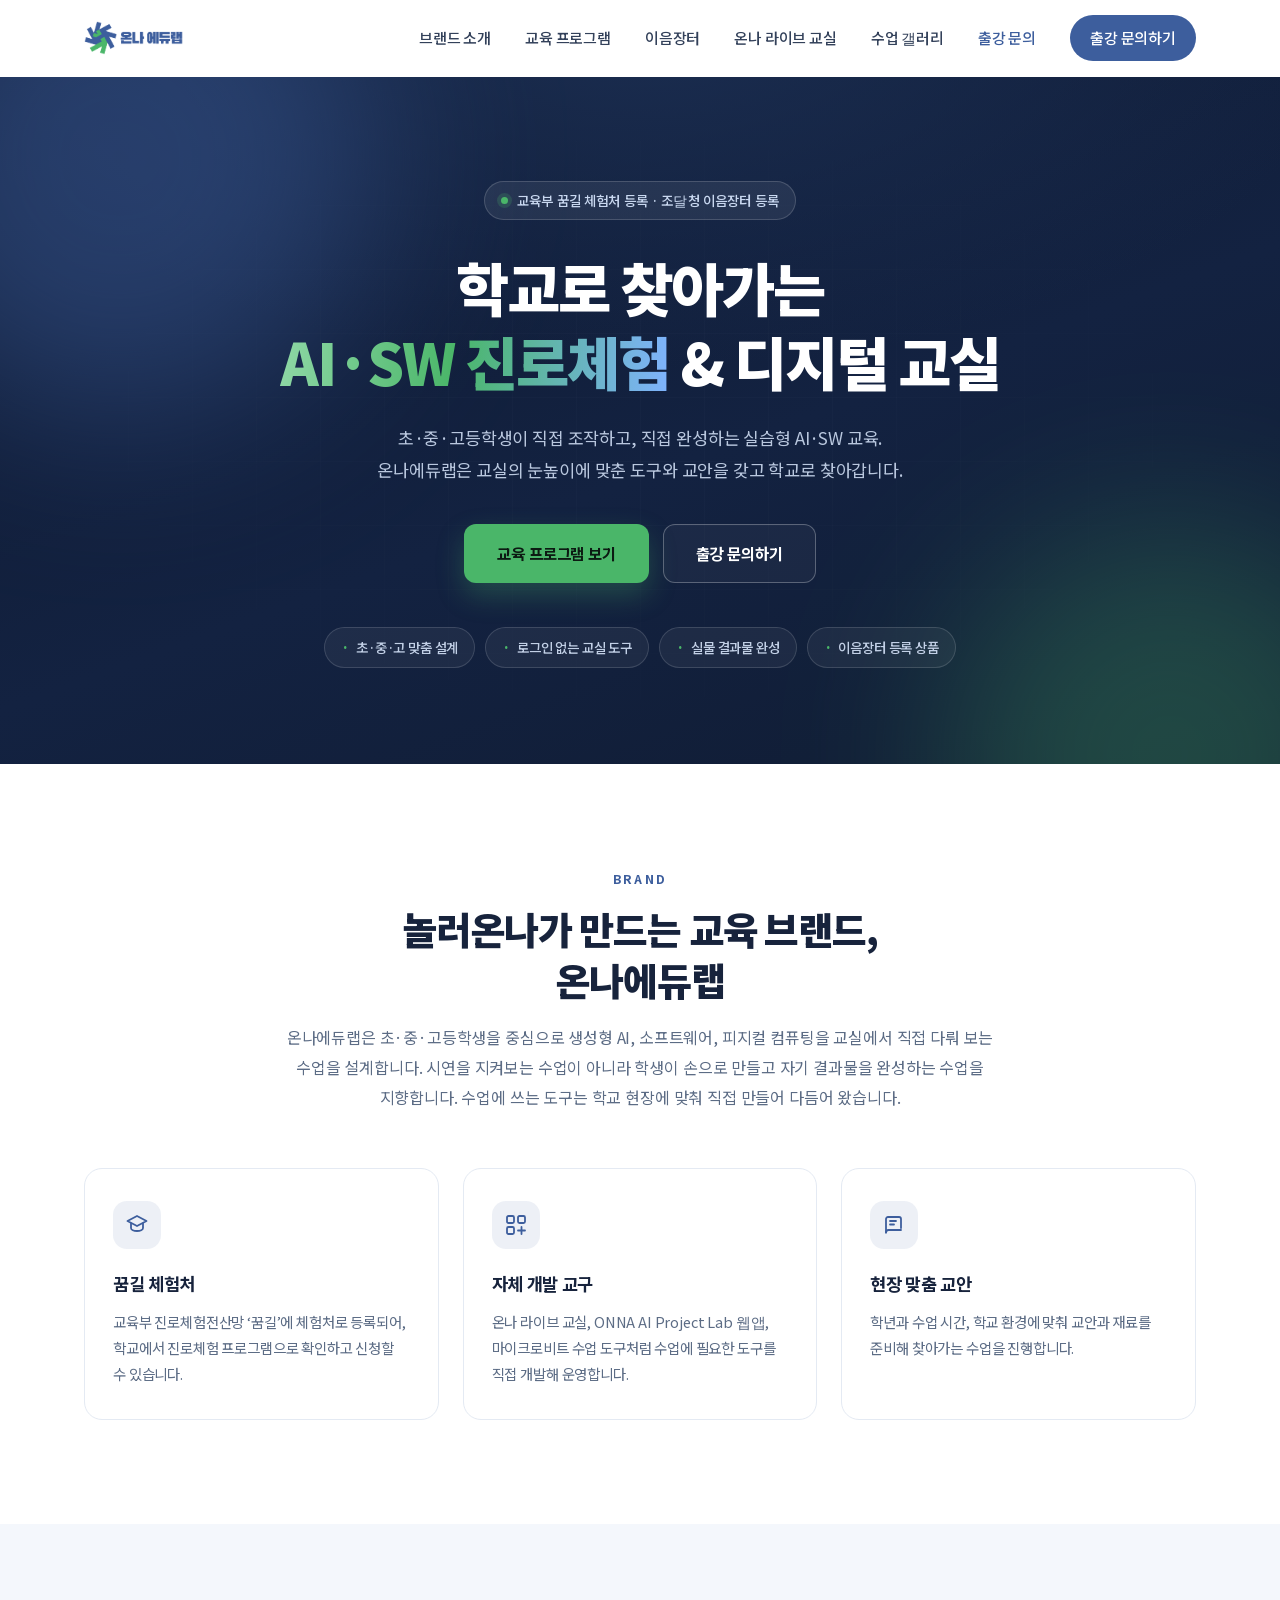
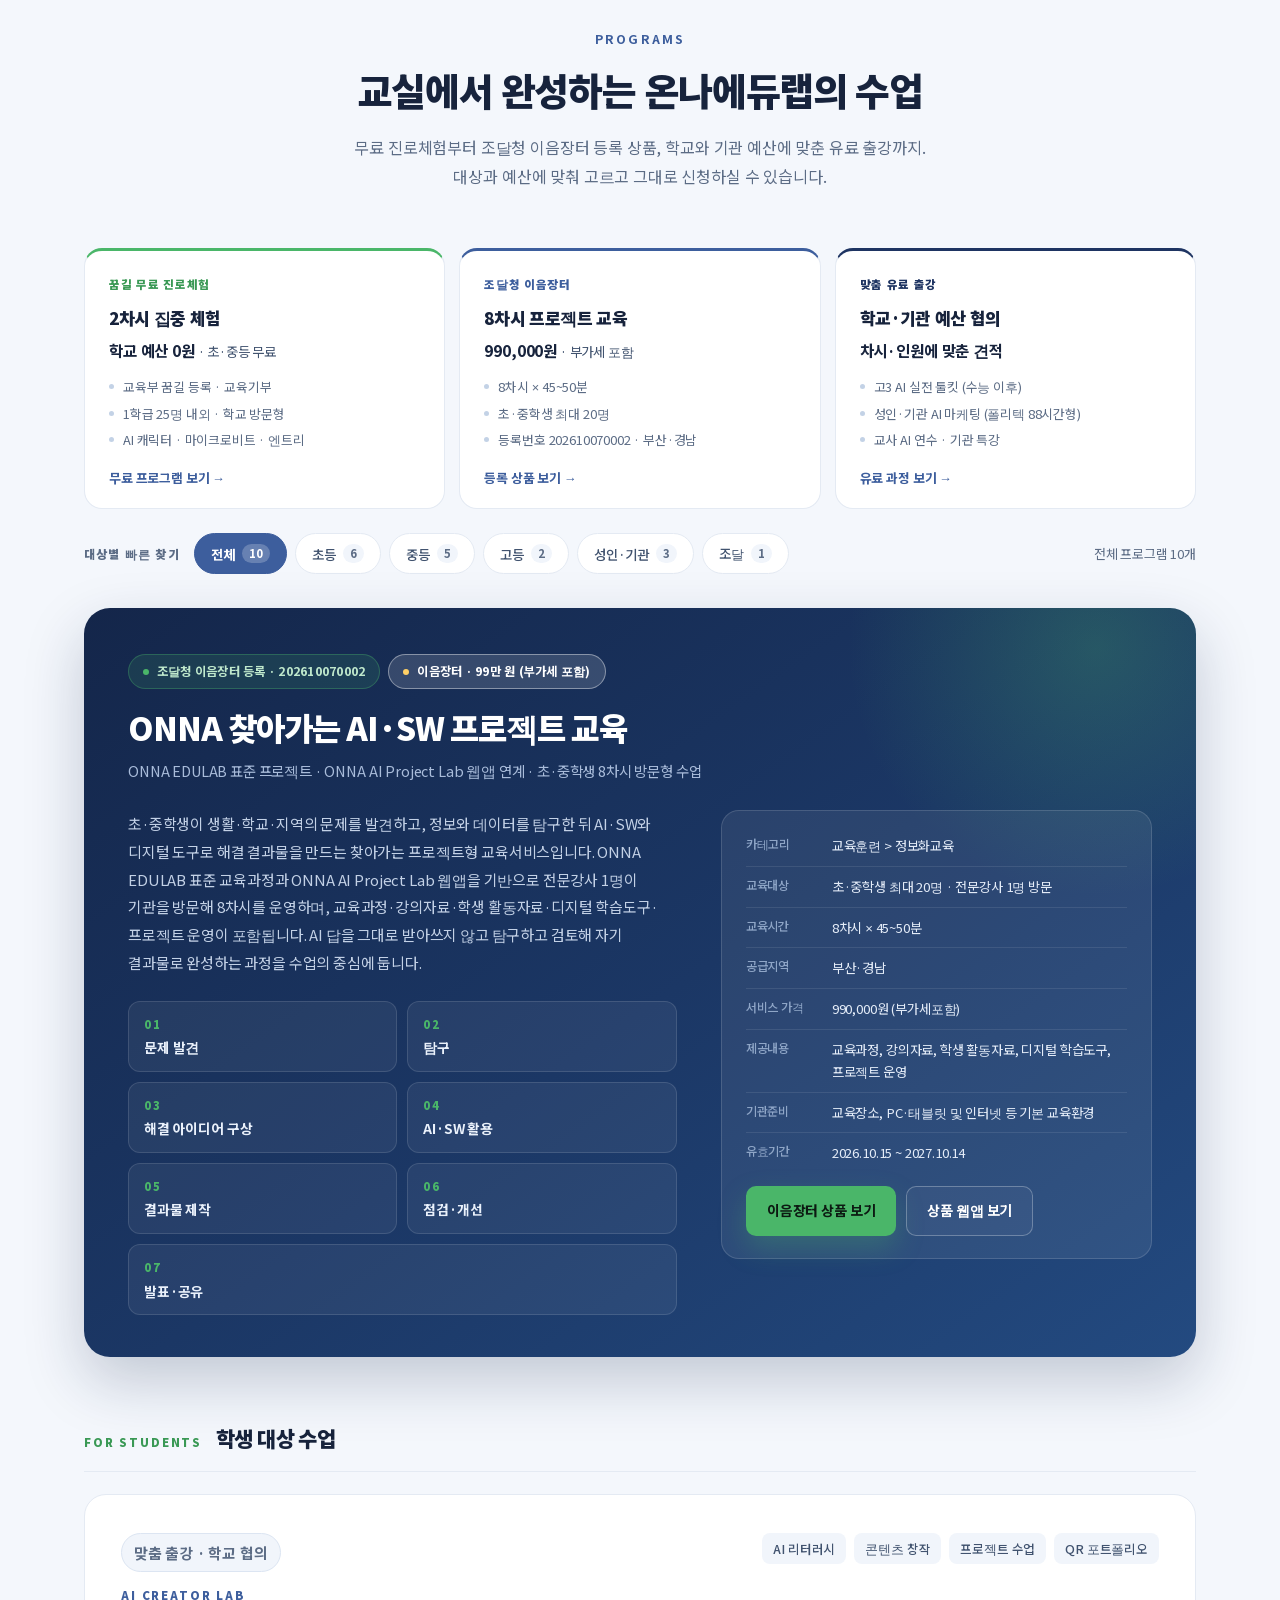
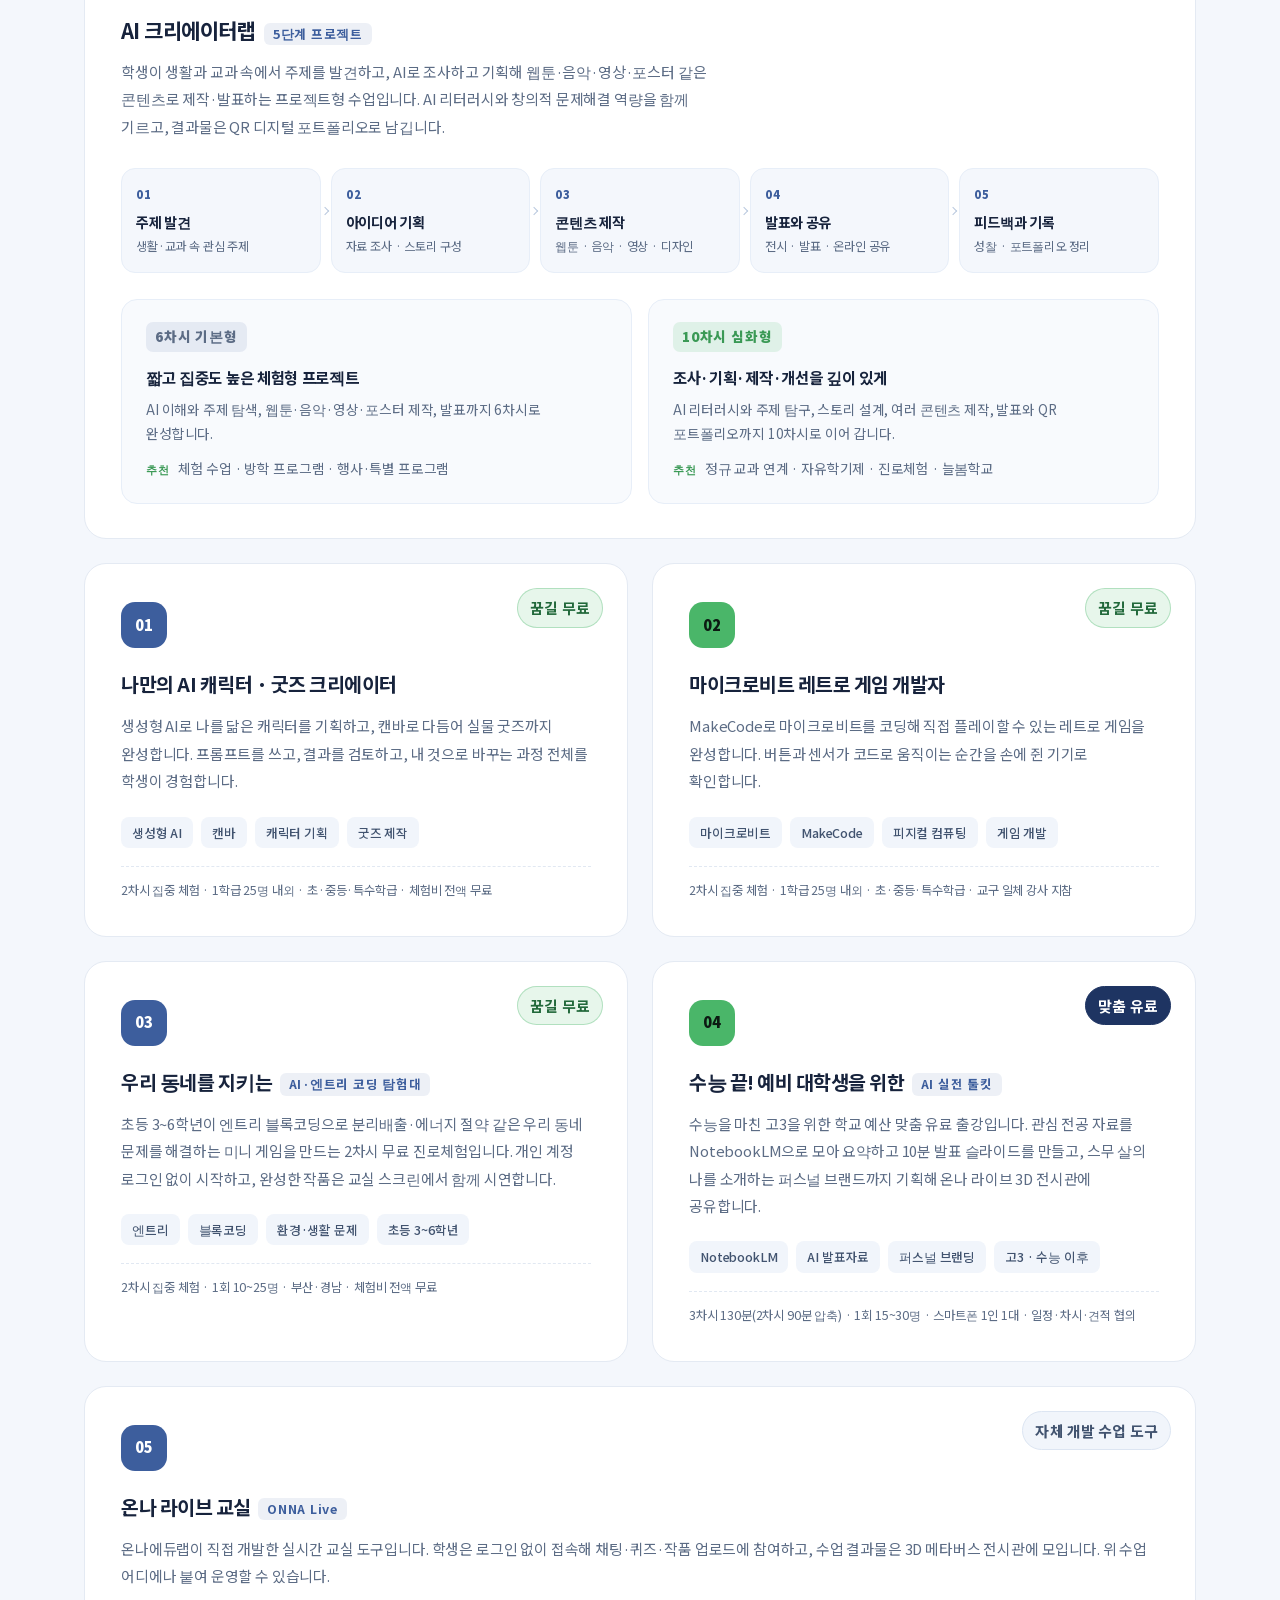
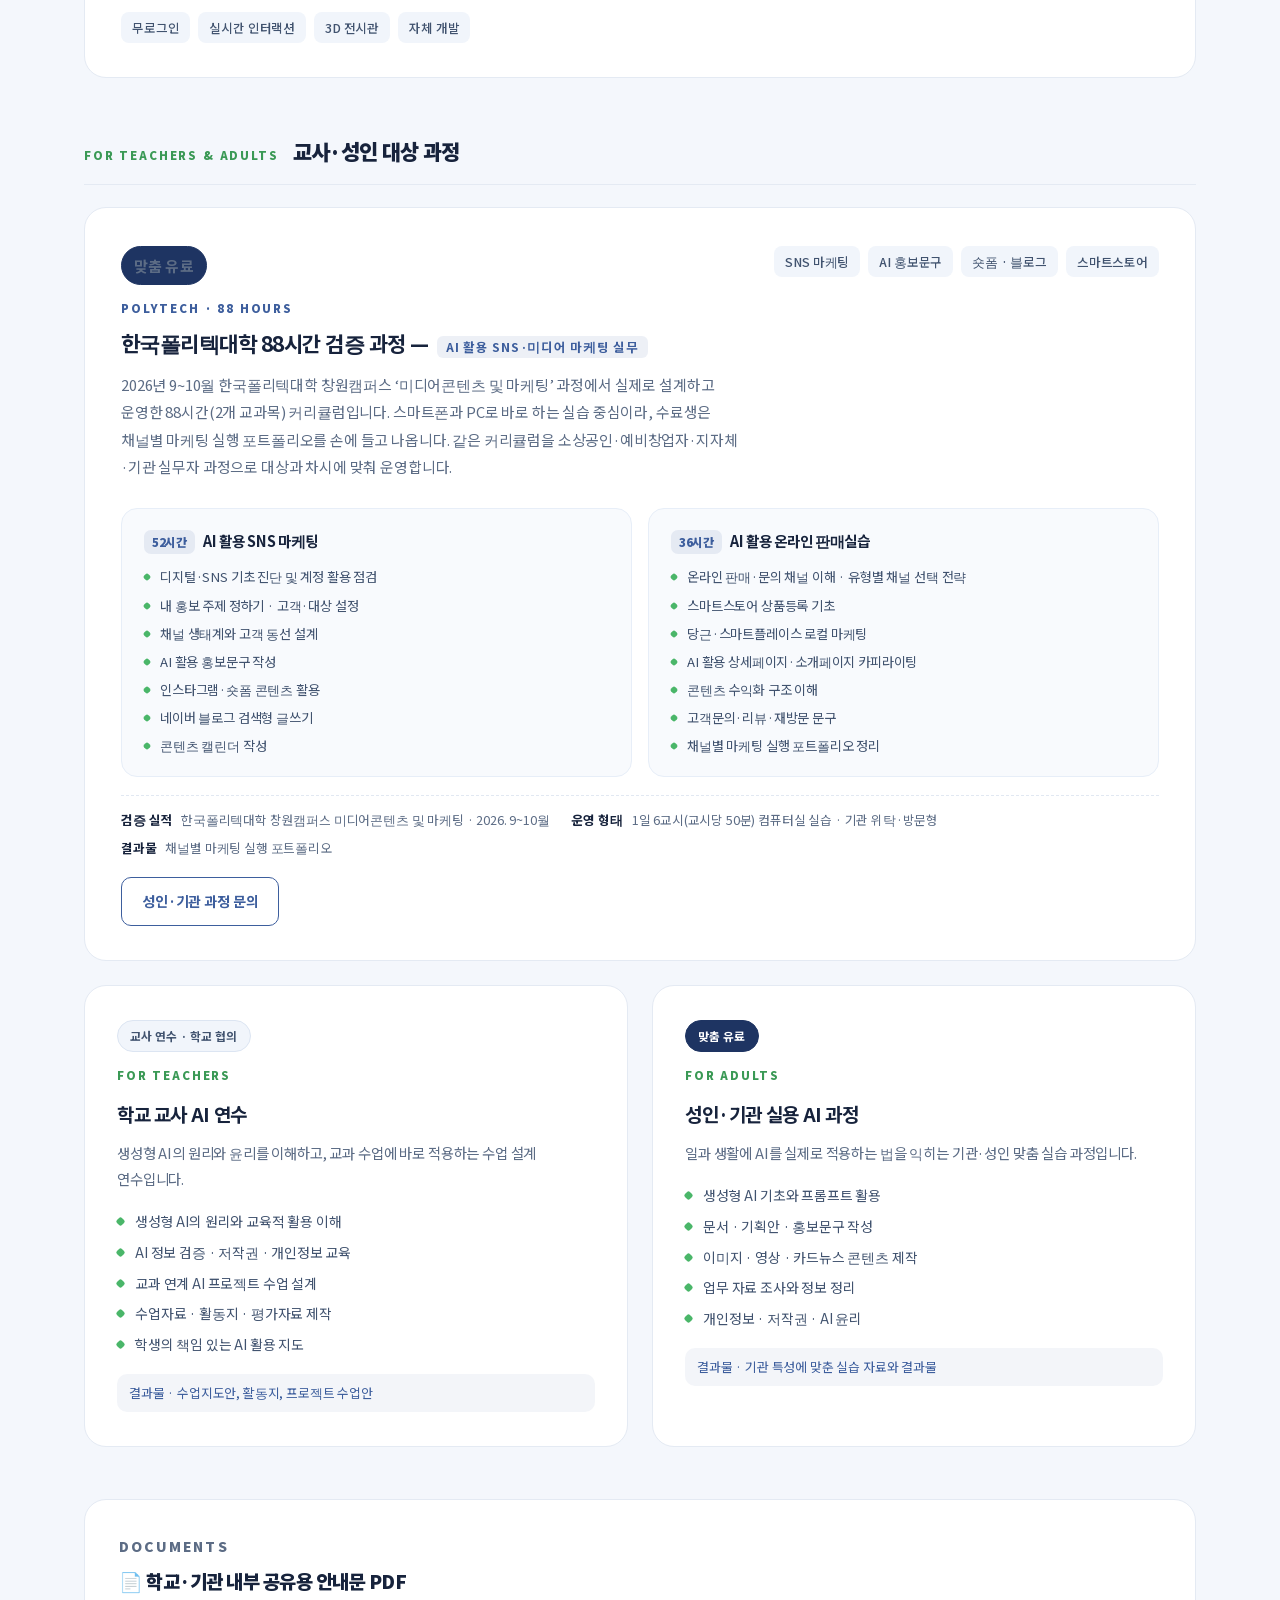
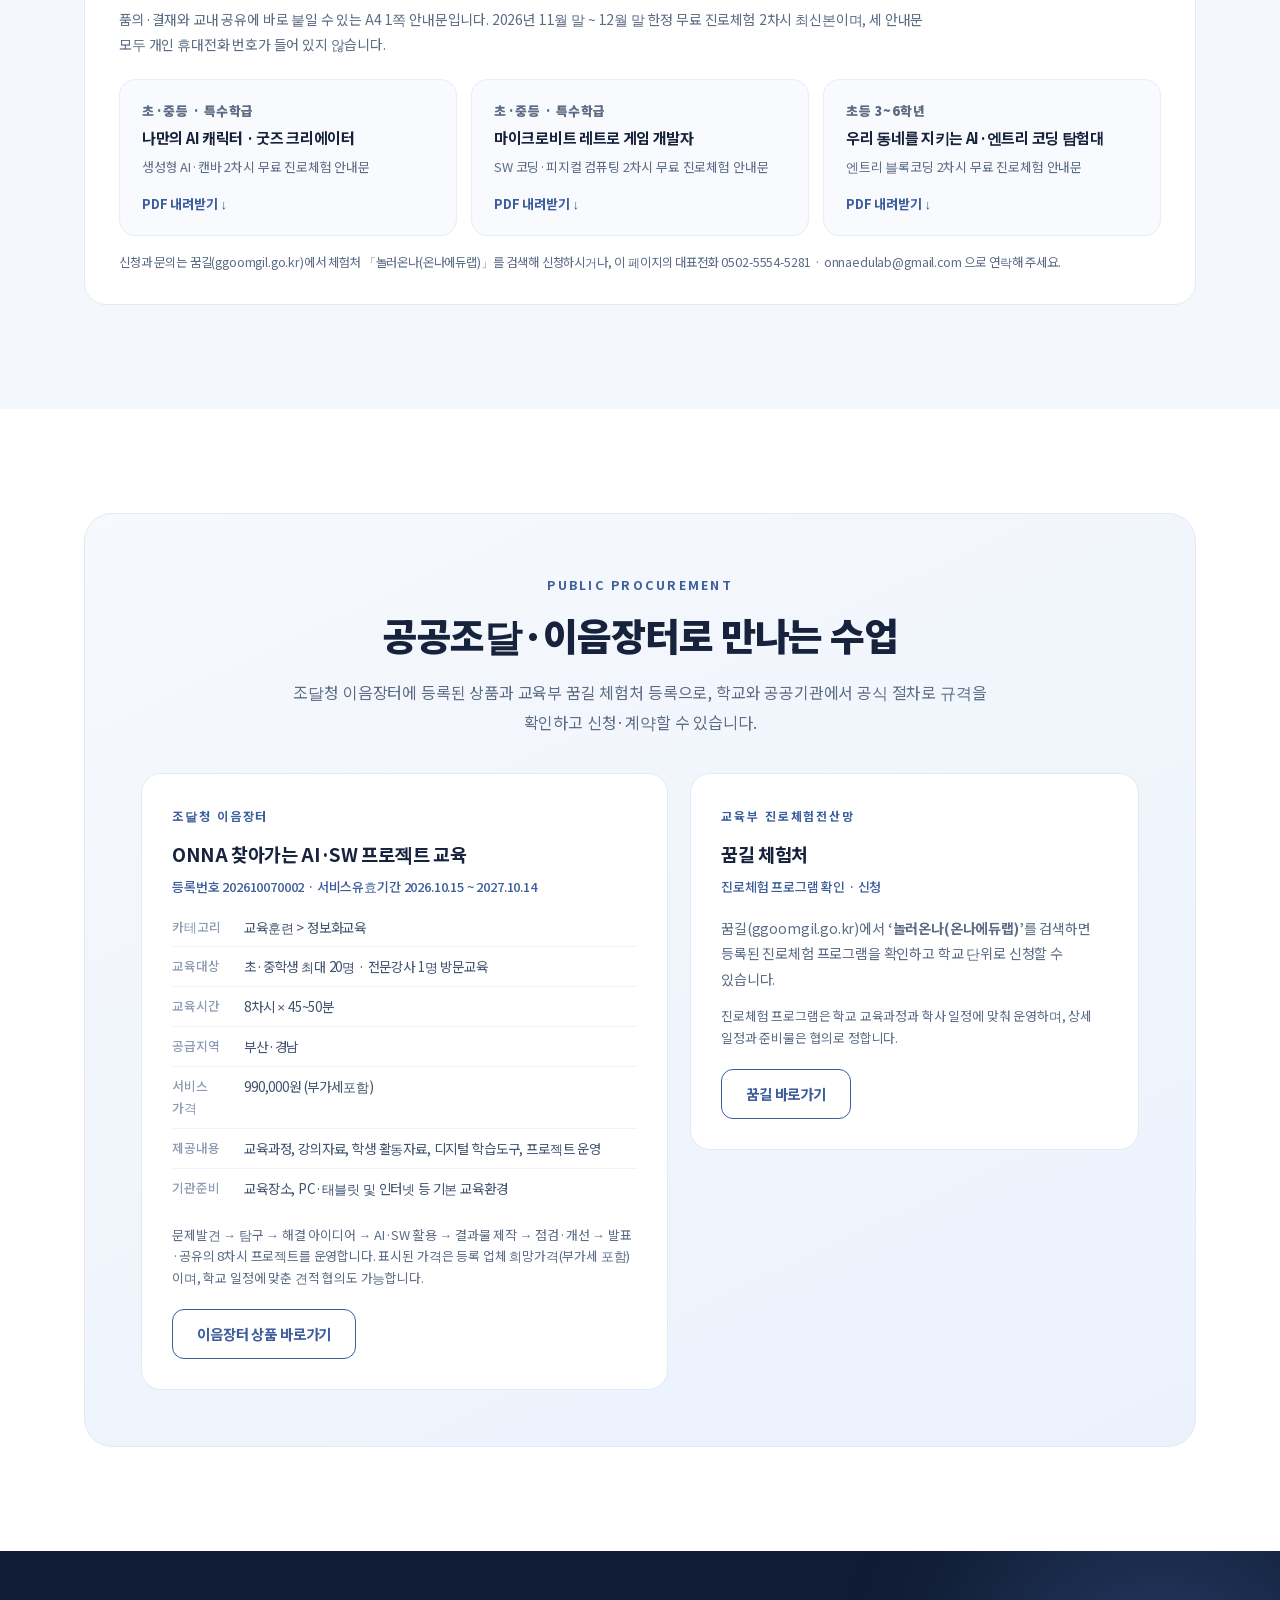
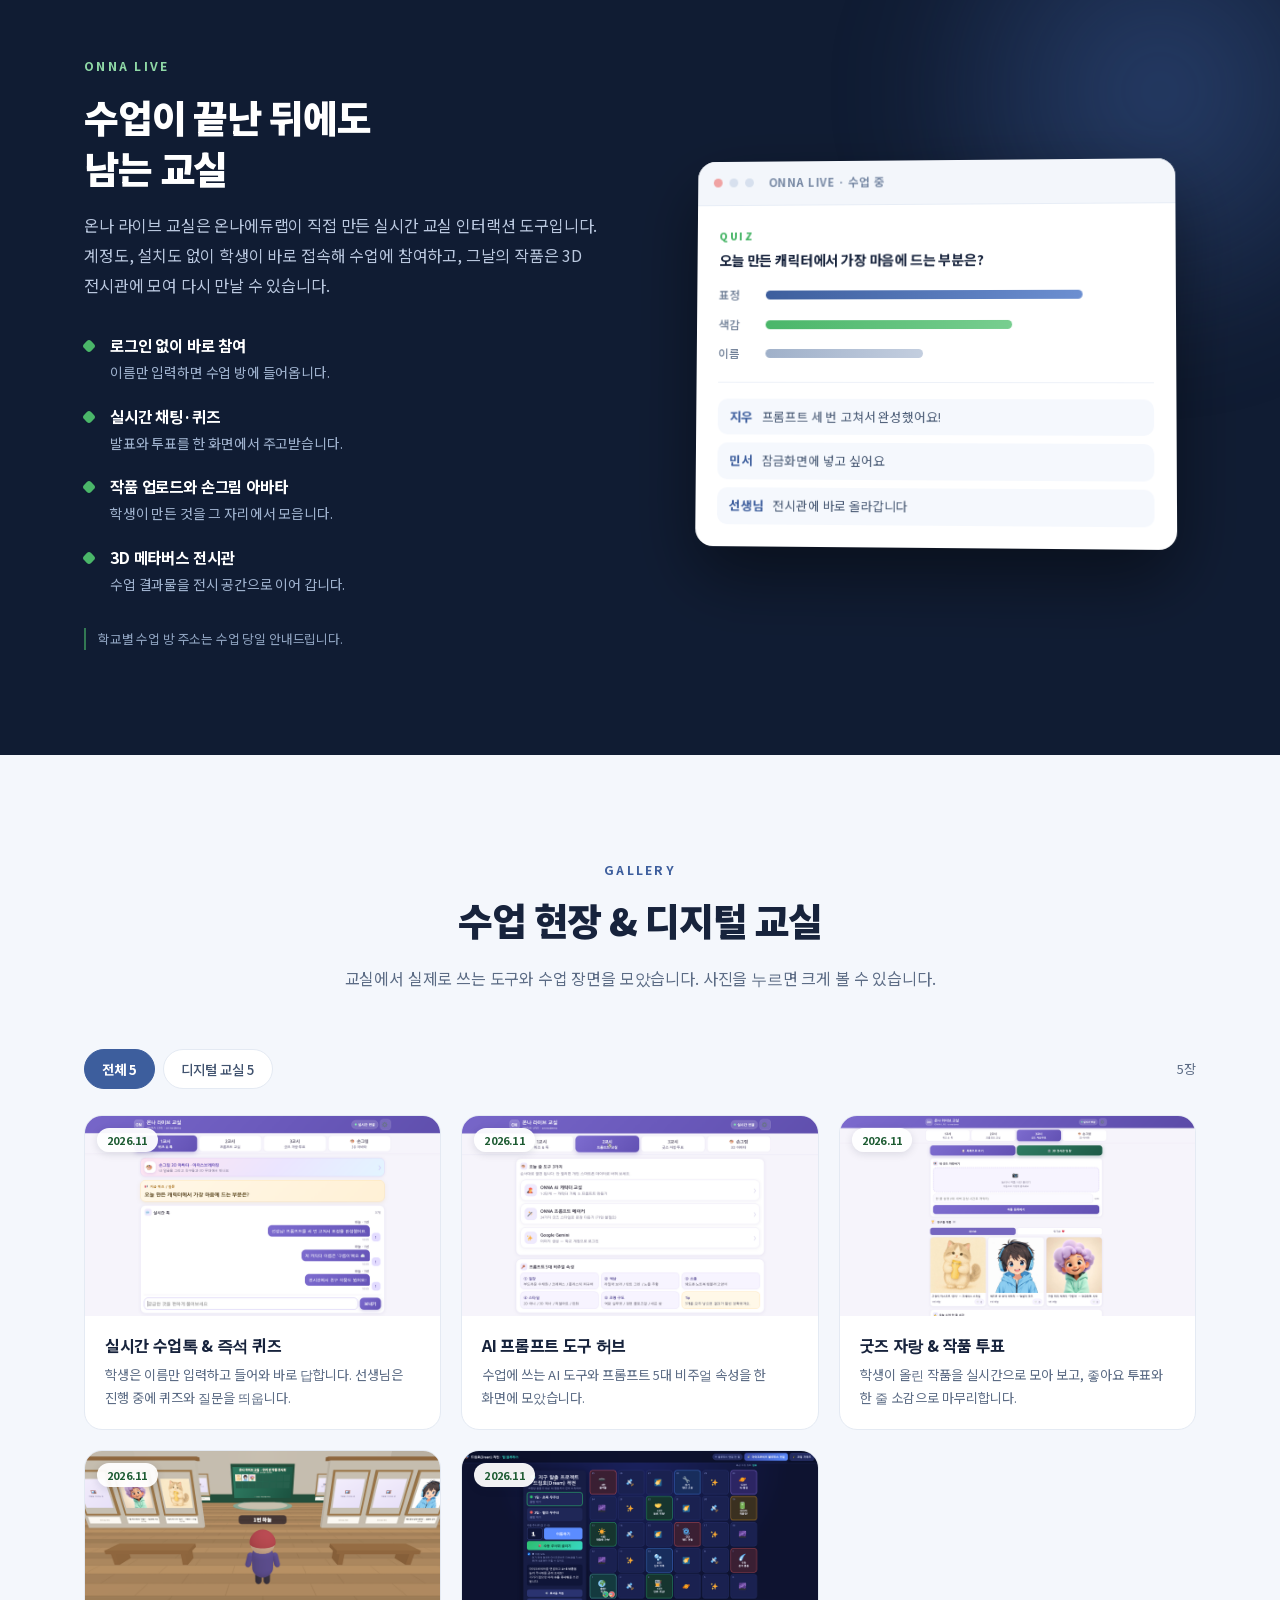
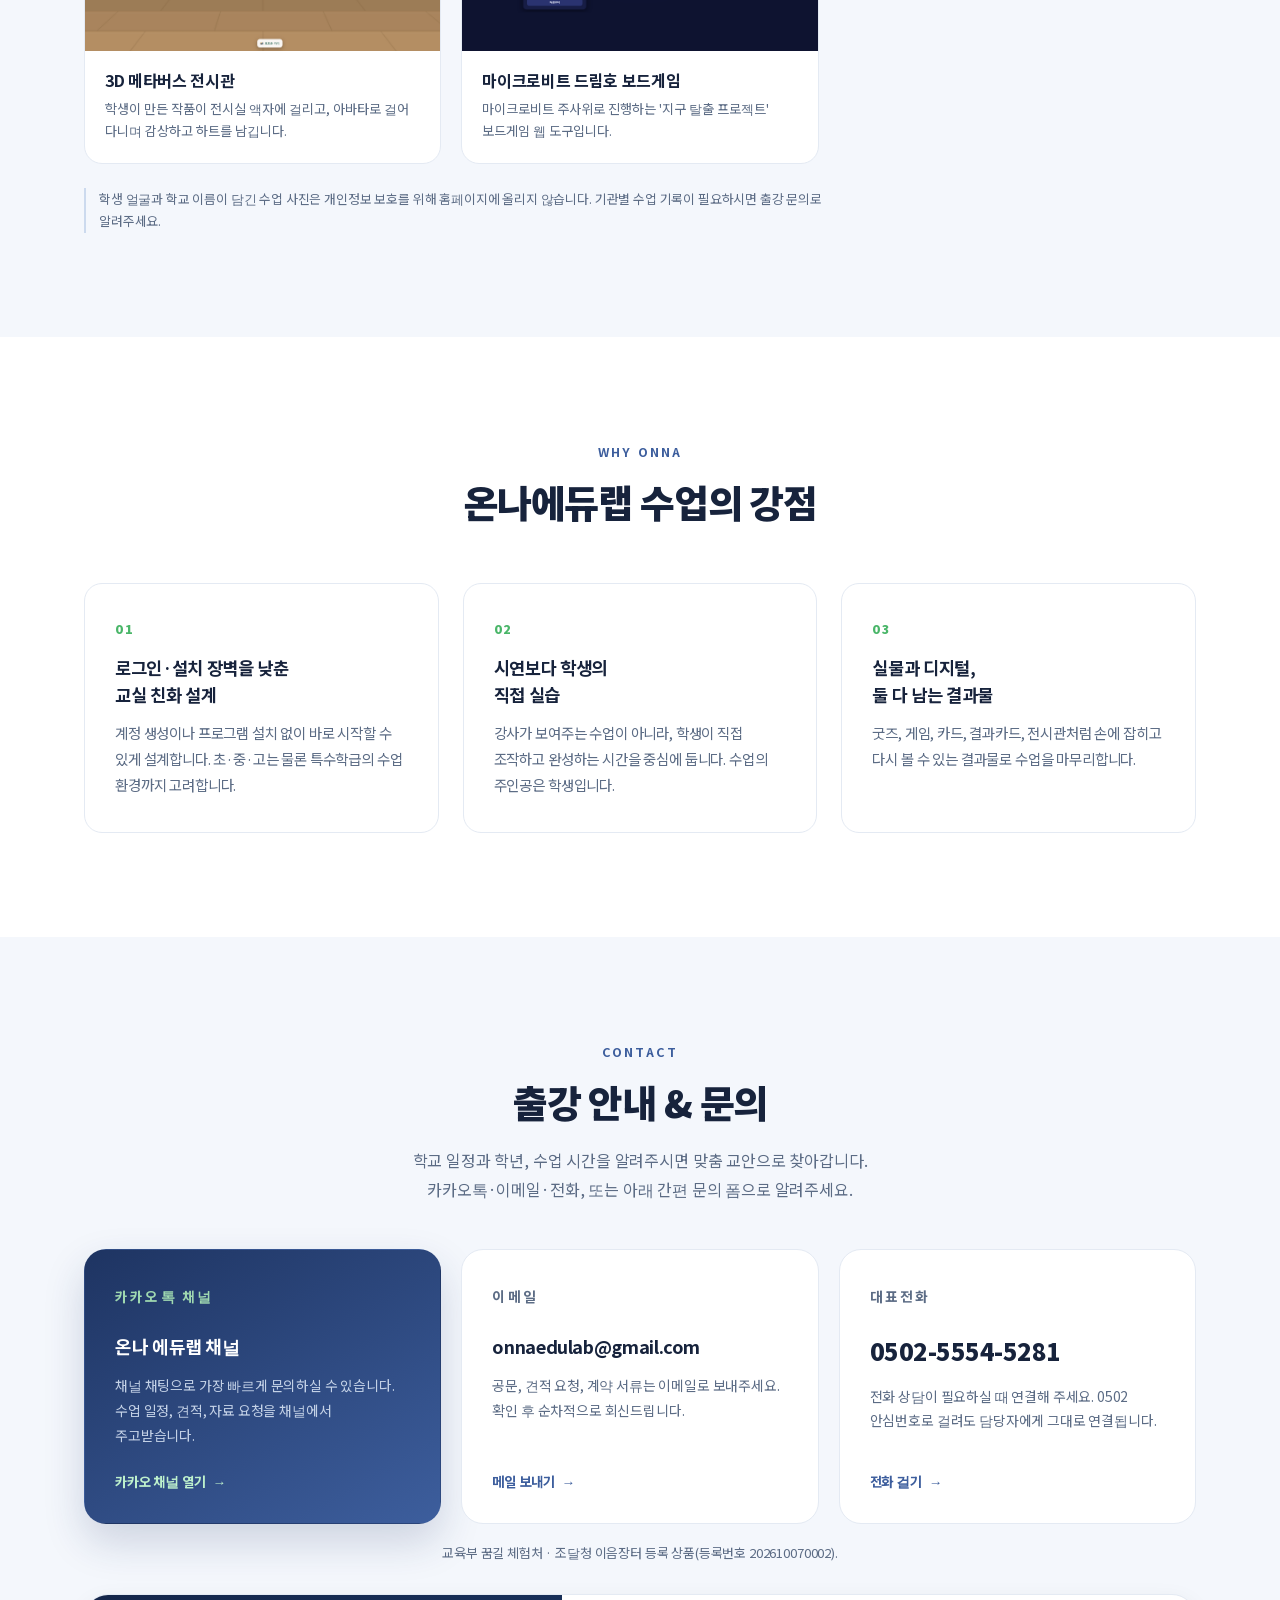
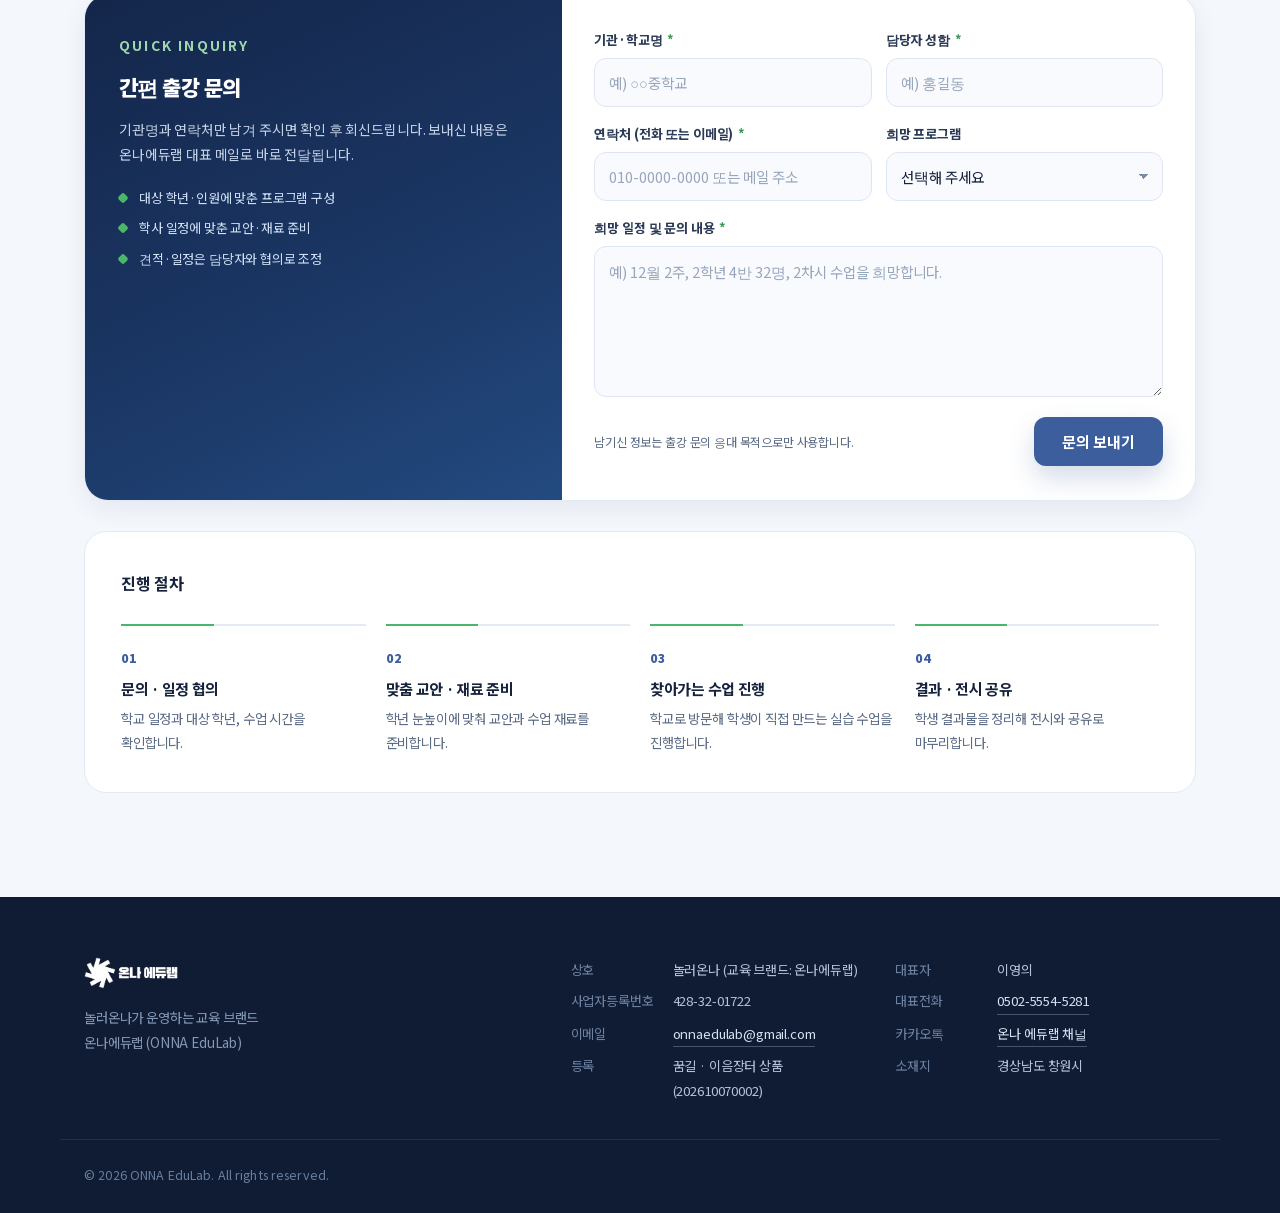
==== commit 4f8fe0b2: "프로그램 섹션 문구·앵커 위치 보정, 임시 모바일 확인 페이지 삭제" ====
--- a/index.html
+++ b/index.html
@@ -155,7 +155,7 @@
         <p class="eyebrow">PROGRAMS</p>
         <h2>교실에서 완성하는 온나에듀랩의 수업</h2>
         <p class="lead">
-          무료 진로체험부터 조달청 이음장터 등록 상품, 학교·기관 예산에 맞춘 유료 출강까지.<br class="br-m">
+          무료 진로체험부터 조달청 이음장터 등록 상품, 학교와 기관 예산에 맞춘 유료 출강까지.<br class="br-m">
           대상과 예산에 맞춰 고르고 그대로 신청하실 수 있습니다.
         </p>
       </div>
--- a/styles.css
+++ b/styles.css
@@ -994,3 +994,6 @@
   .doc-download{padding:26px 20px 22px;border-radius:18px;}
   .doc-card{padding:18px 18px;}
 }
+
+/* 건너뛰기 링크 위치 보정(고정 헤더 높이) */
+#pick-free,#pick-procure,#pick-paid,#notices{scroll-margin-top:86px;}
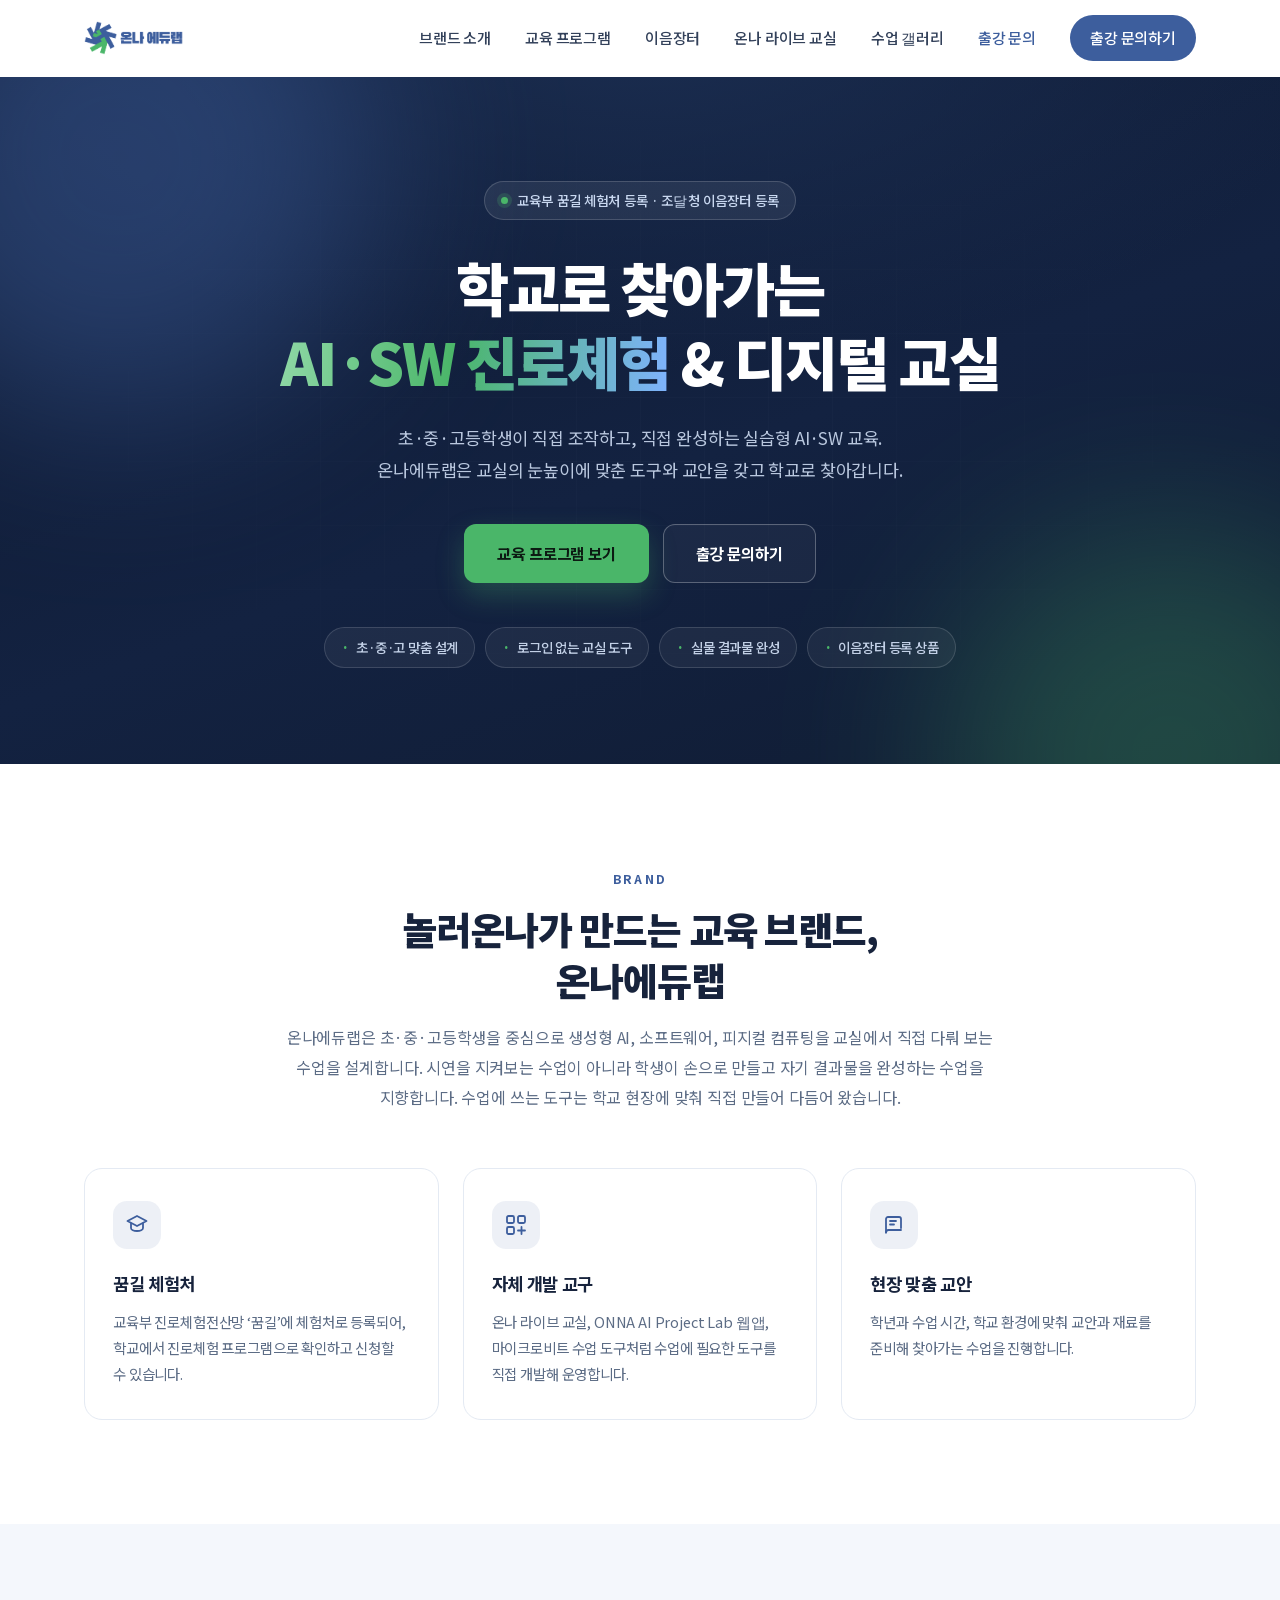
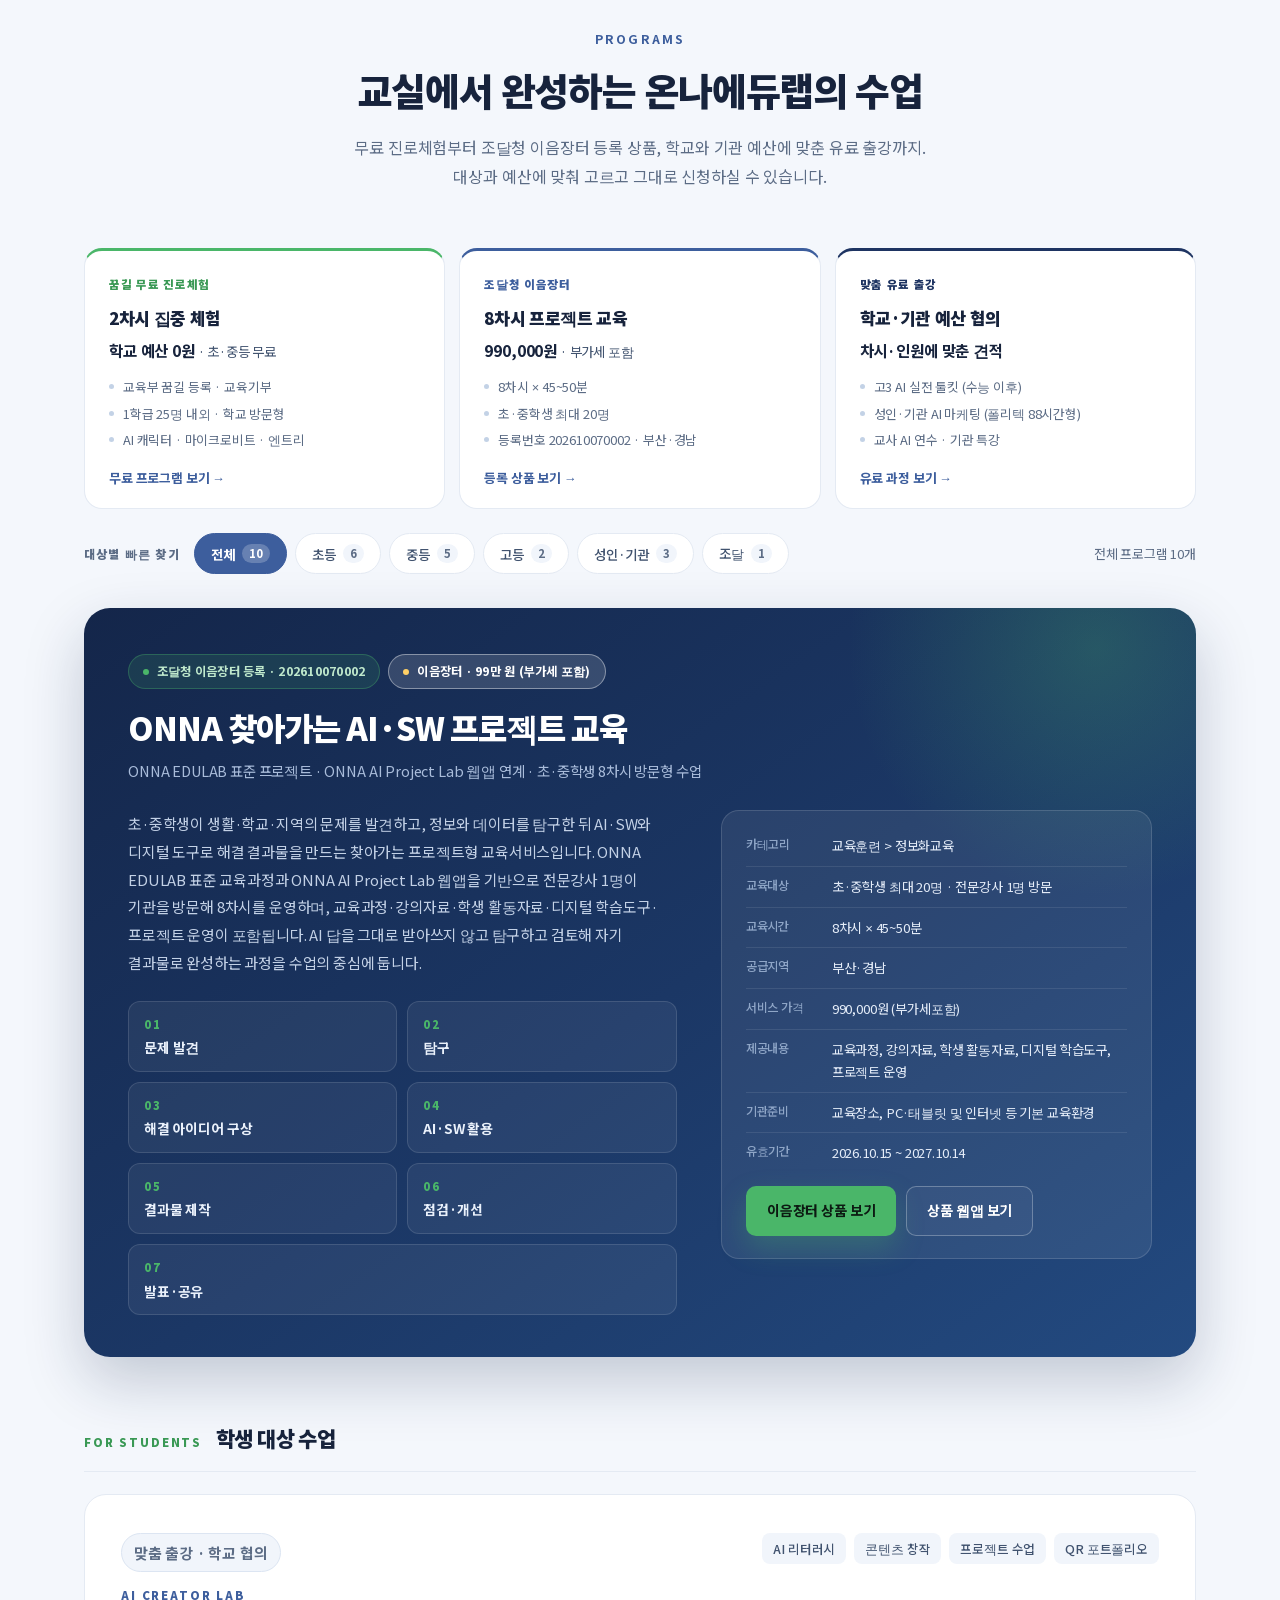
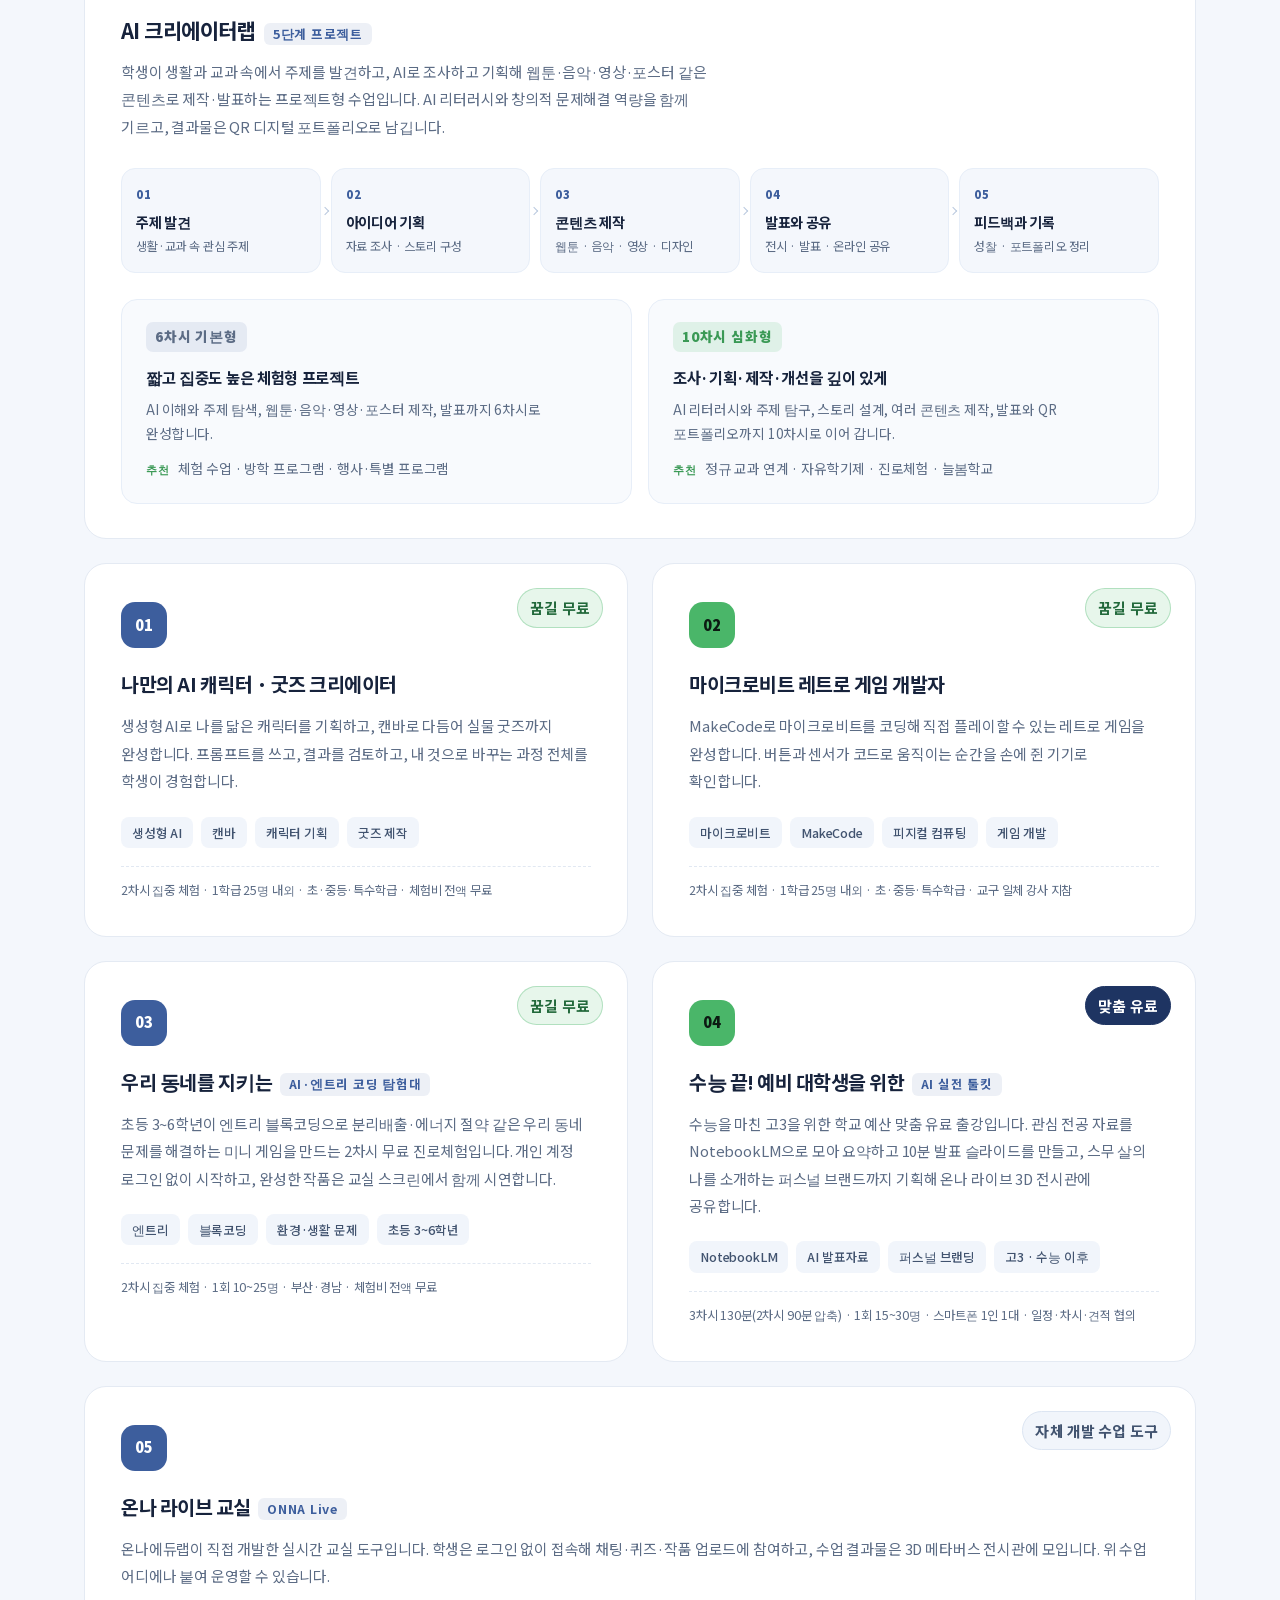
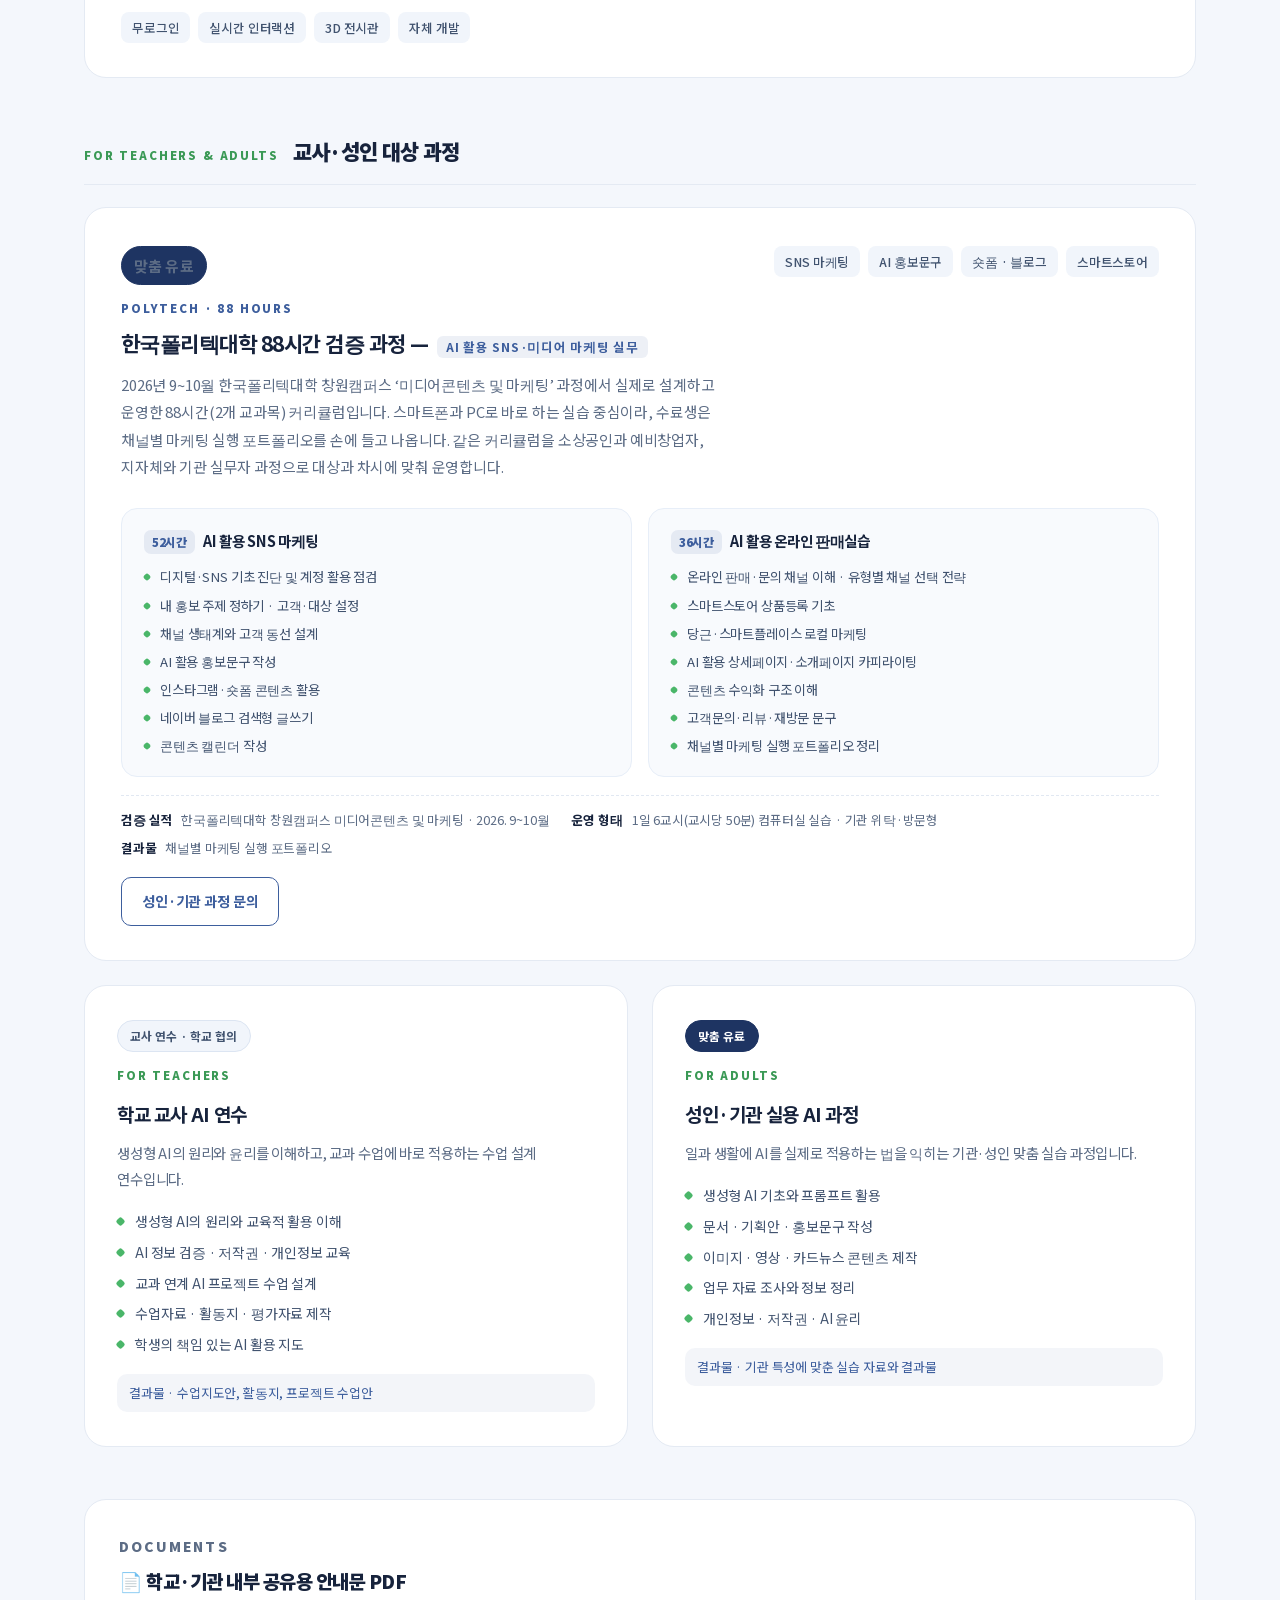
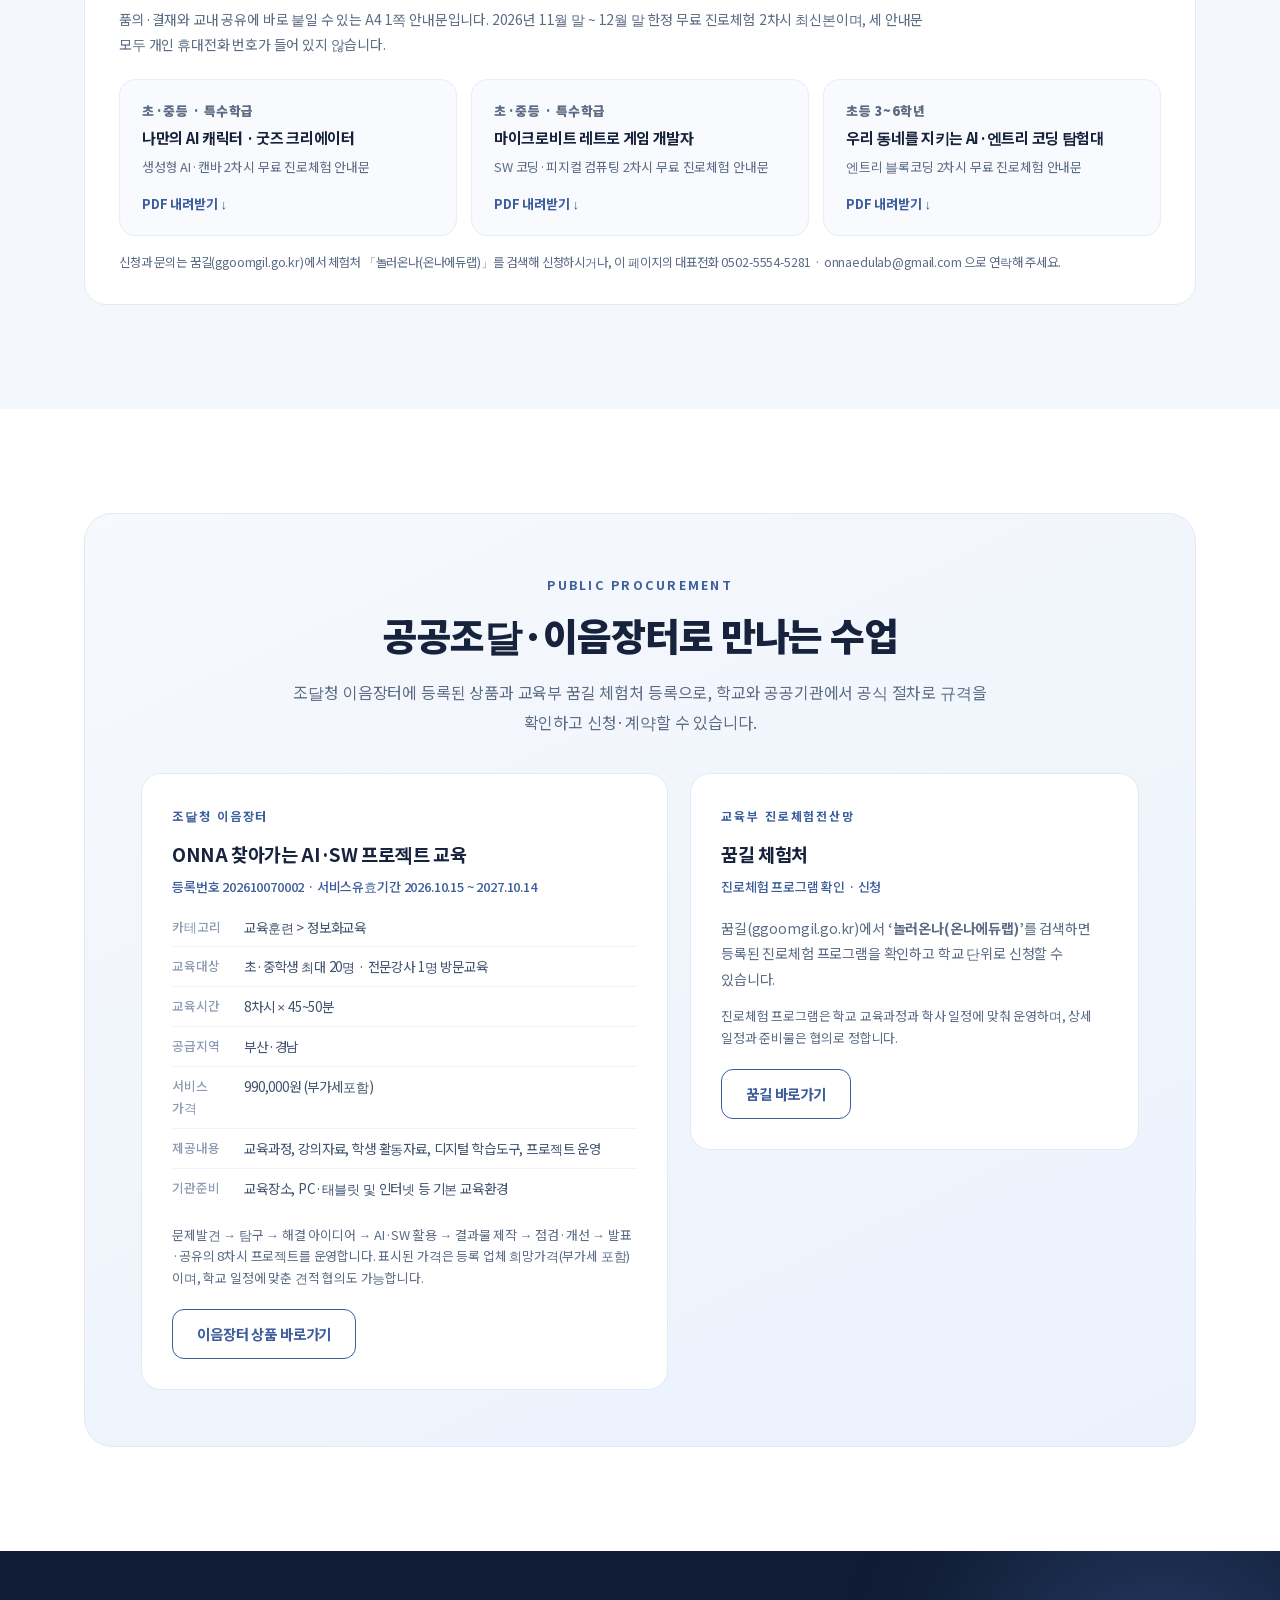
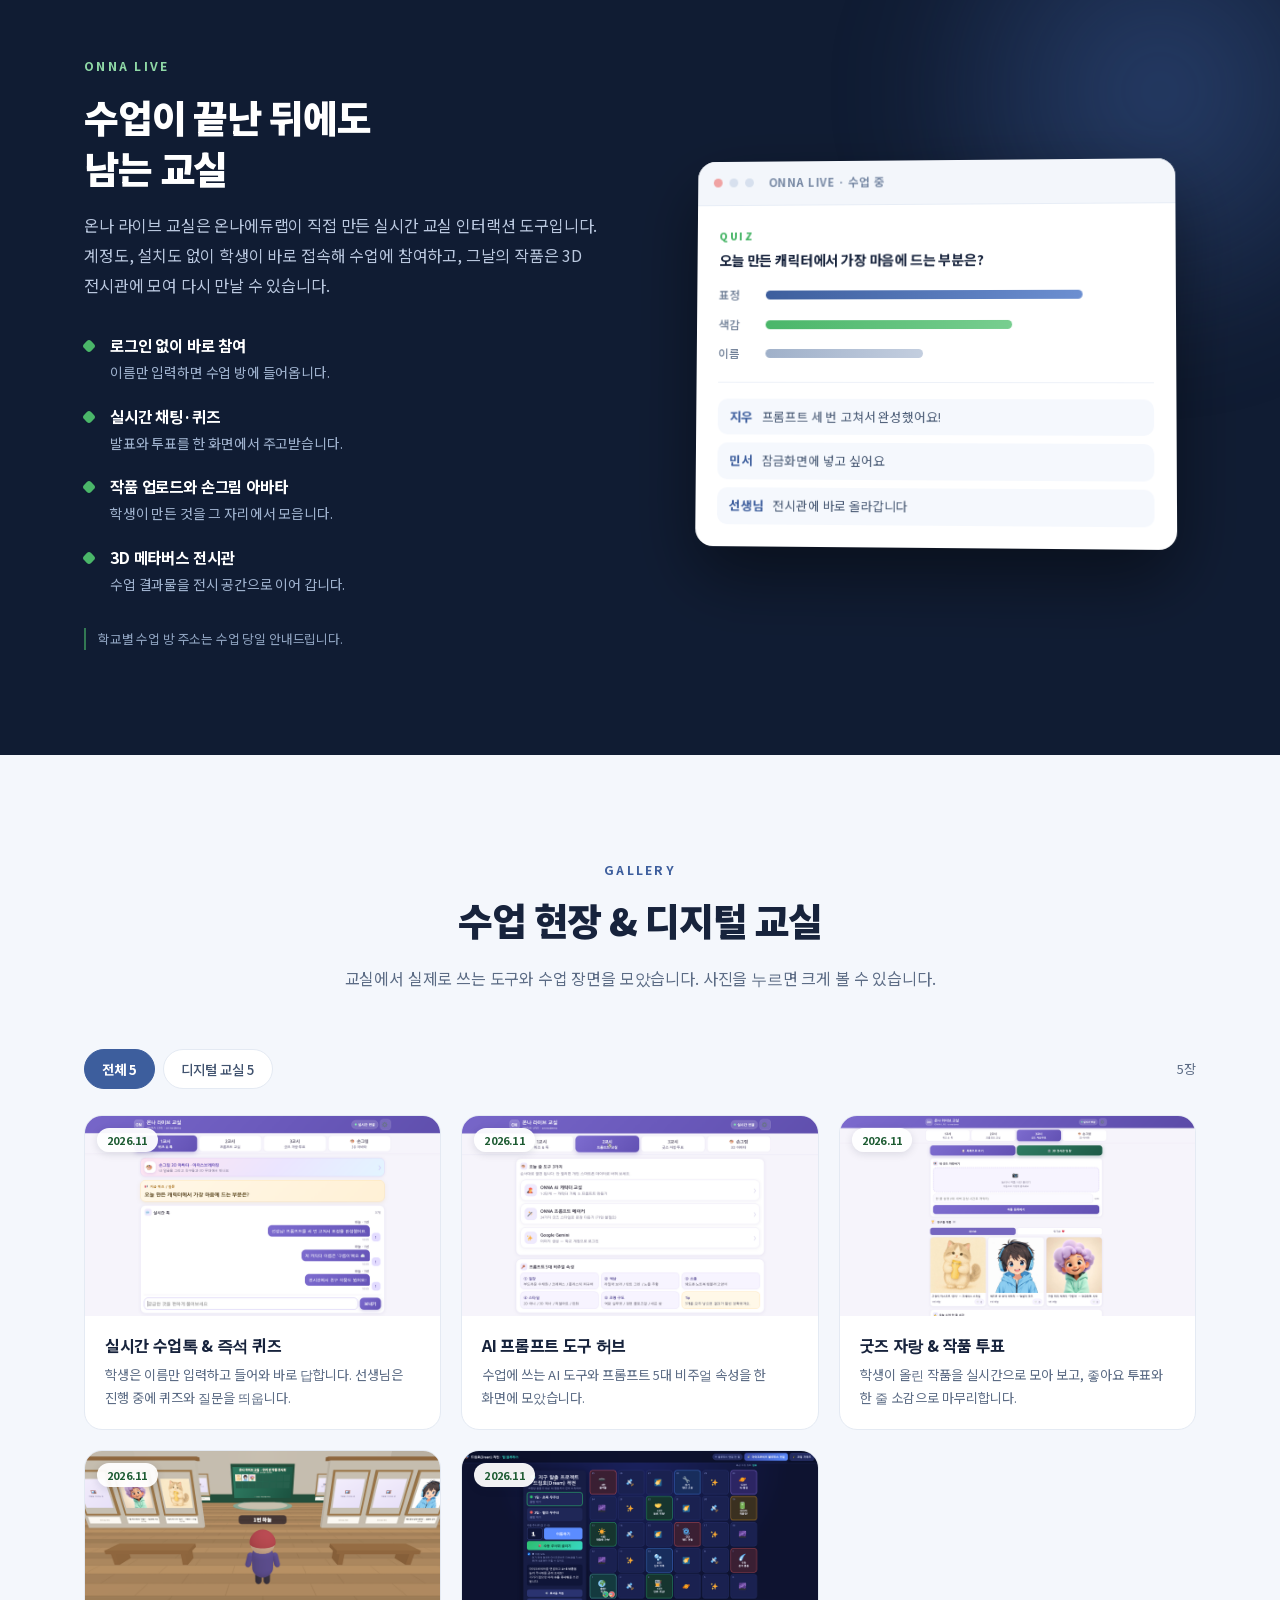
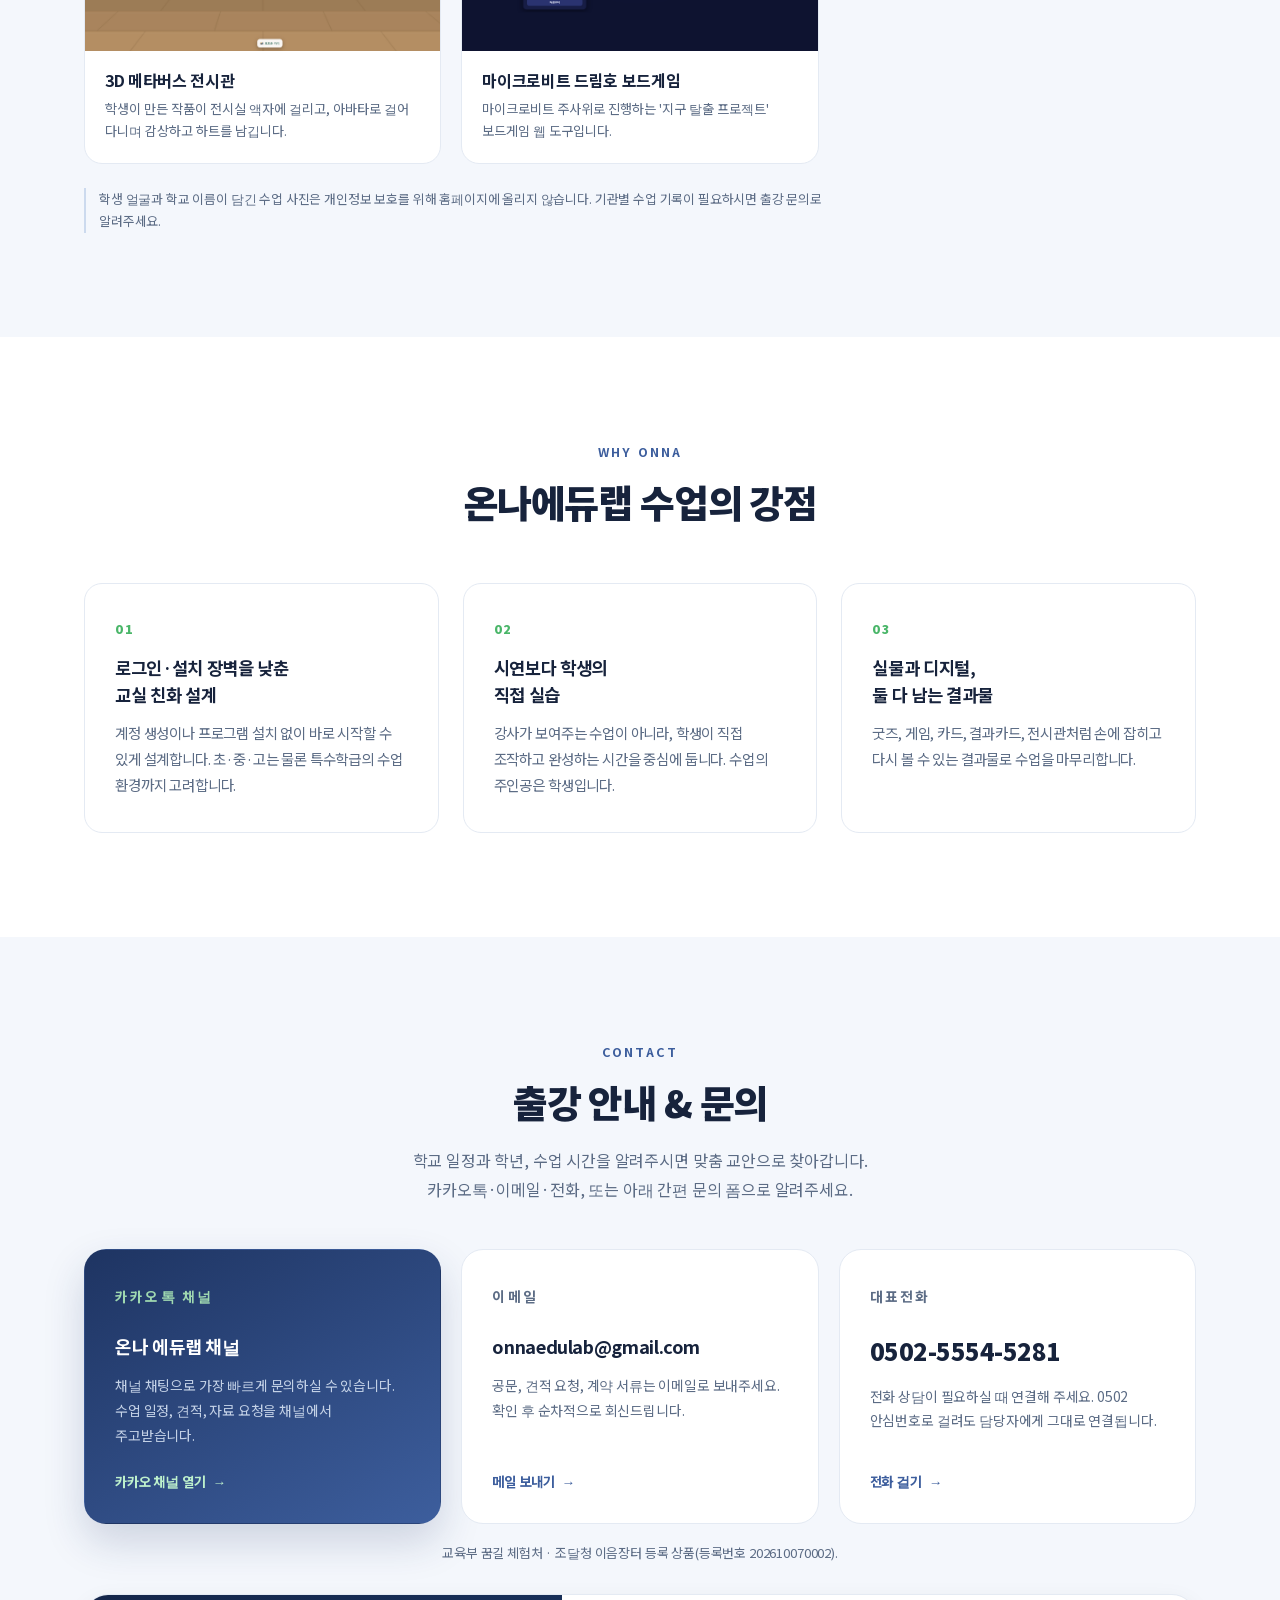
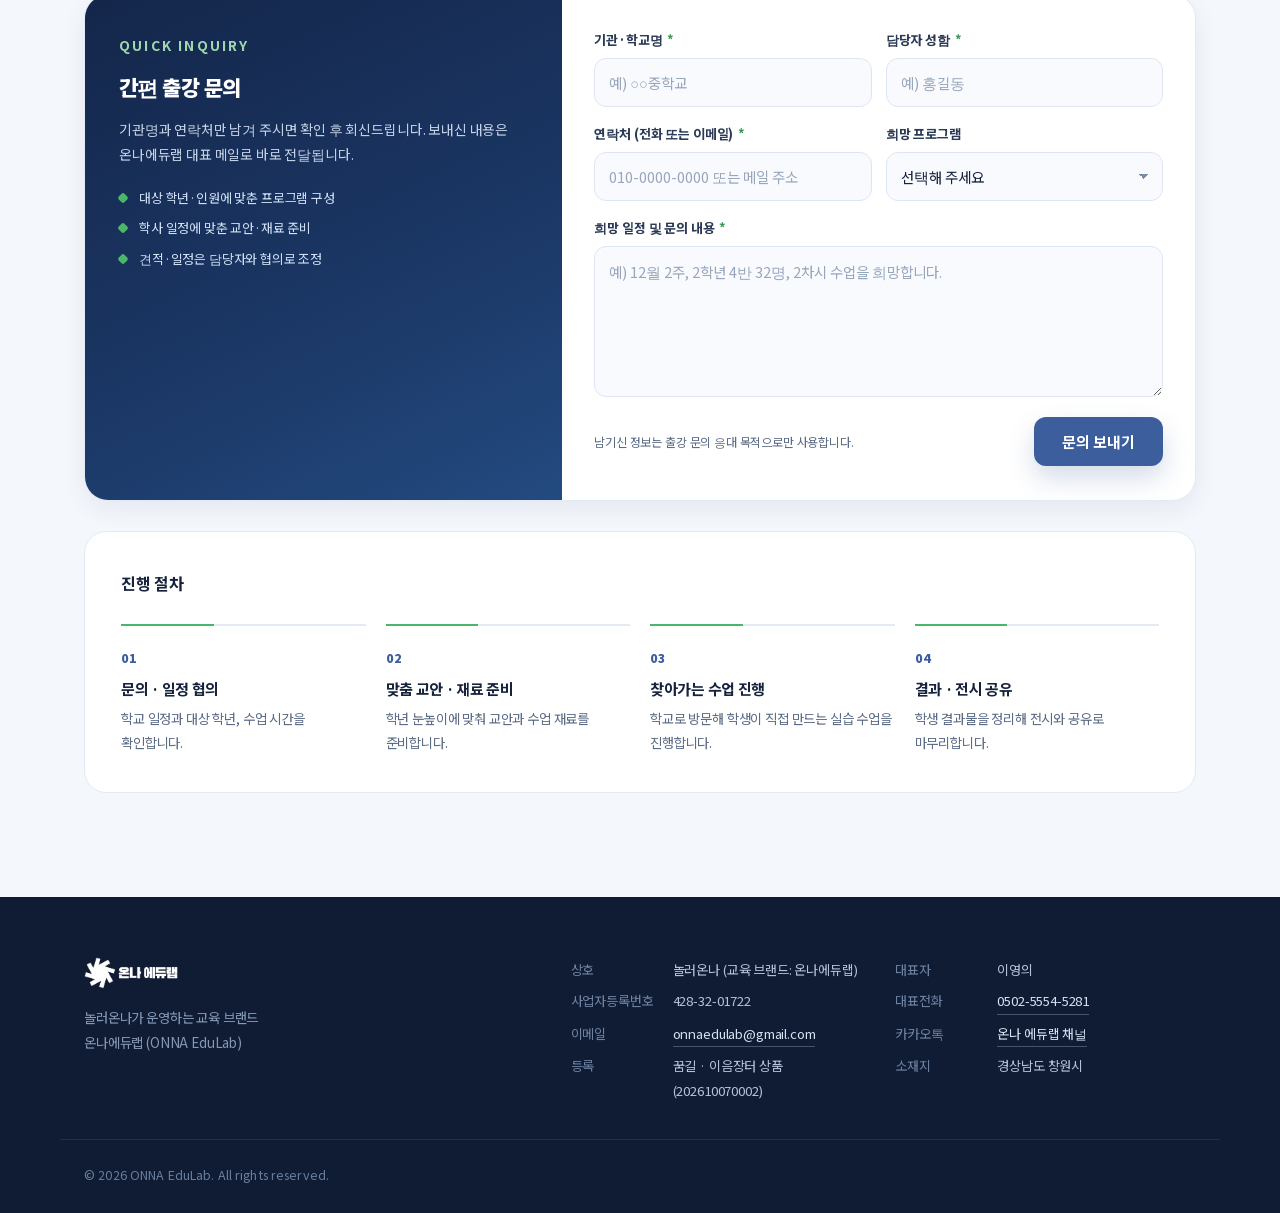
==== commit d374e56d: "폴리텍 카드 문구 줄바꿈 보정" ====
--- a/index.html
+++ b/index.html
@@ -375,7 +375,7 @@
                 <p>
                   2026년 9~10월 한국폴리텍대학 창원캠퍼스 ‘미디어콘텐츠 및 마케팅’ 과정에서 실제로 설계하고 운영한
                   88시간(2개 교과목) 커리큘럼입니다. 스마트폰과 PC로 바로 하는 실습 중심이라, 수료생은 채널별
-                  마케팅 실행 포트폴리오를 손에 들고 나옵니다. 같은 커리큘럼을 소상공인·예비창업자·지자체·기관
+                  마케팅 실행 포트폴리오를 손에 들고 나옵니다. 같은 커리큘럼을 소상공인과 예비창업자, 지자체와 기관
                   실무자 과정으로 대상과 차시에 맞춰 운영합니다.
                 </p>
               </div>
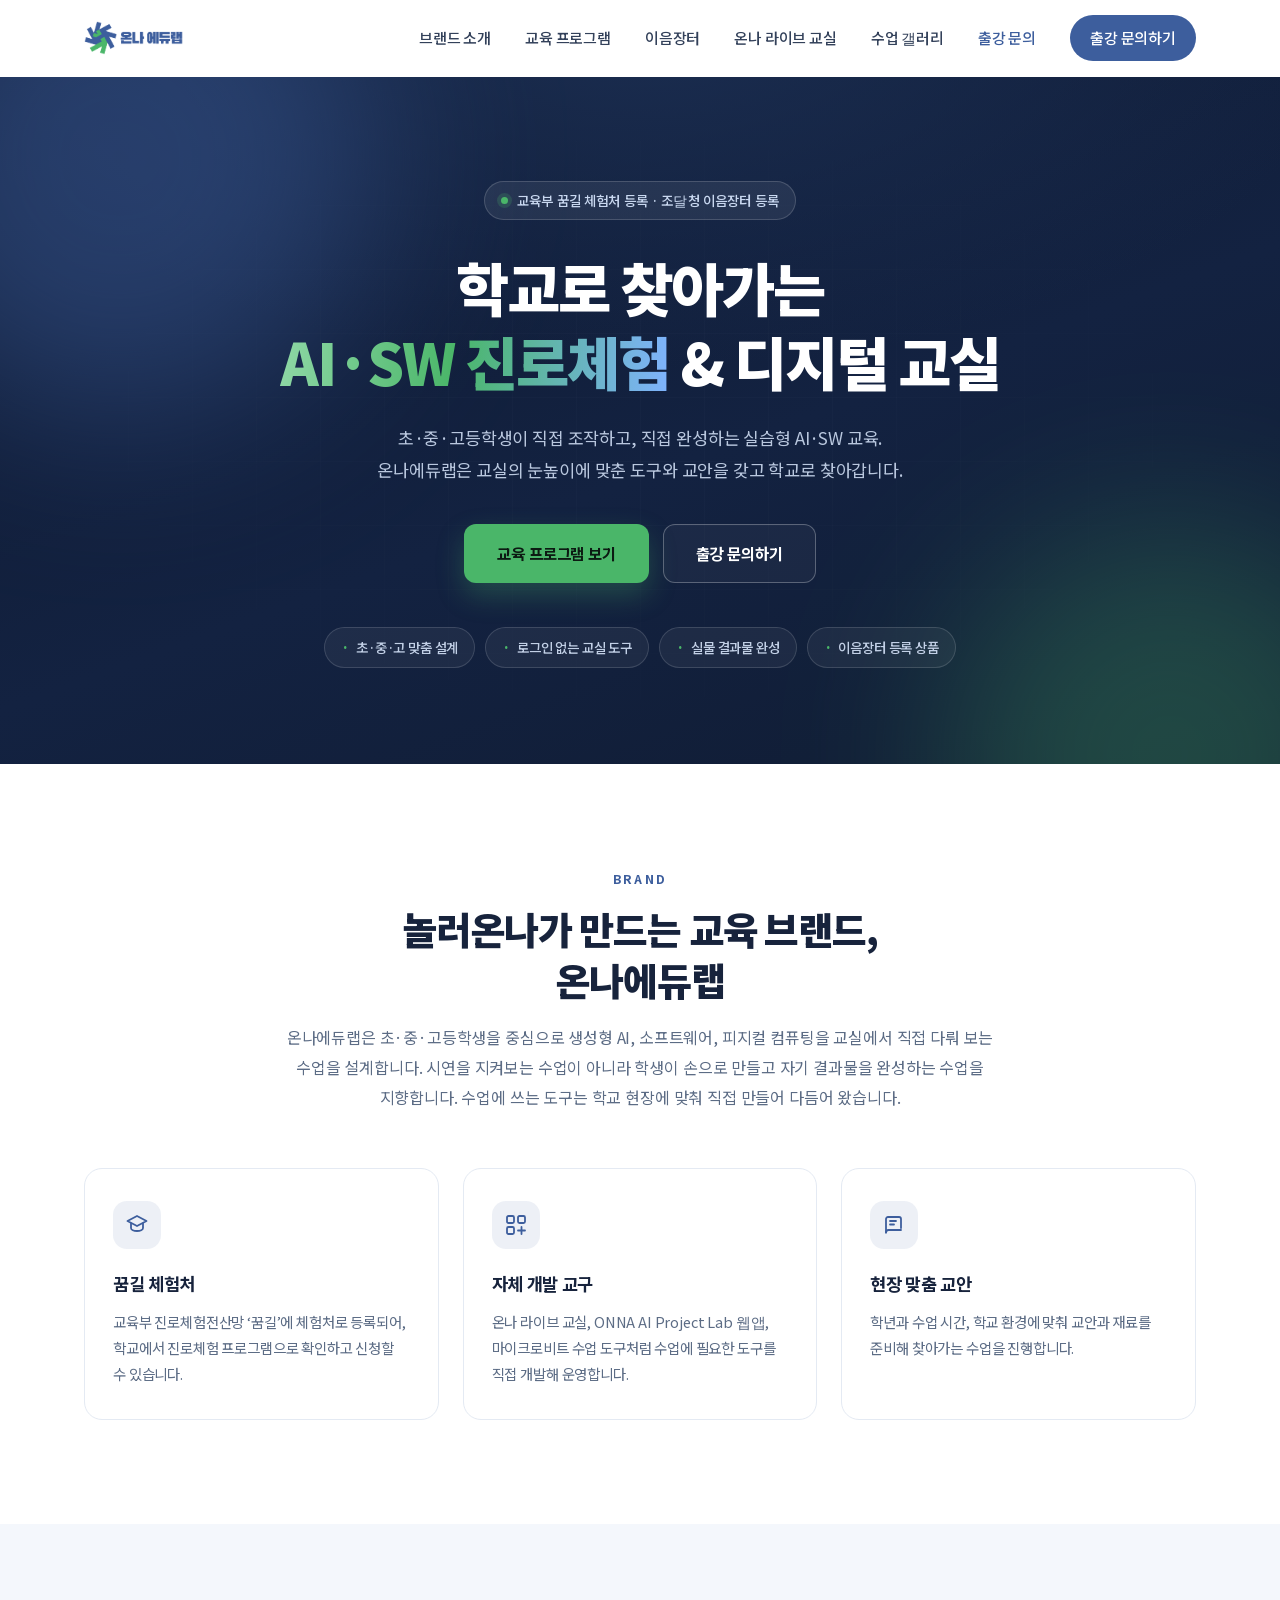
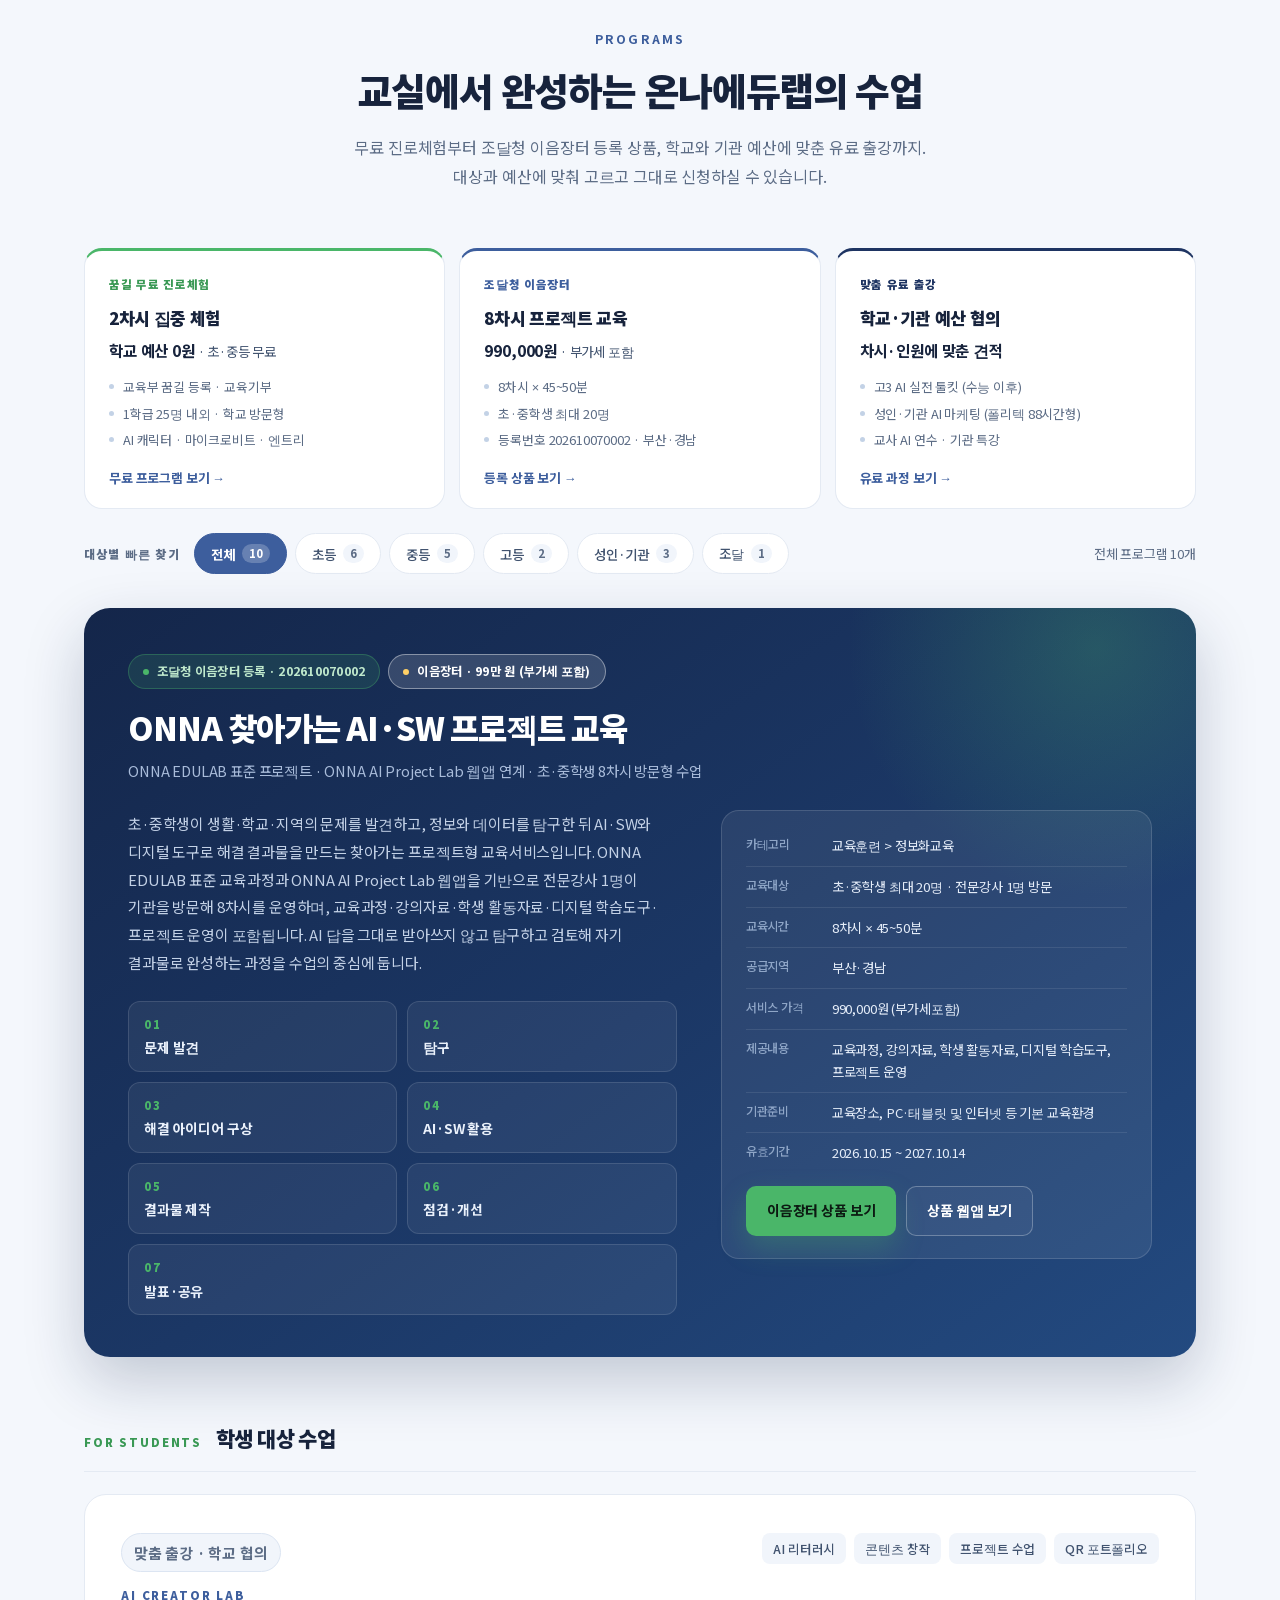
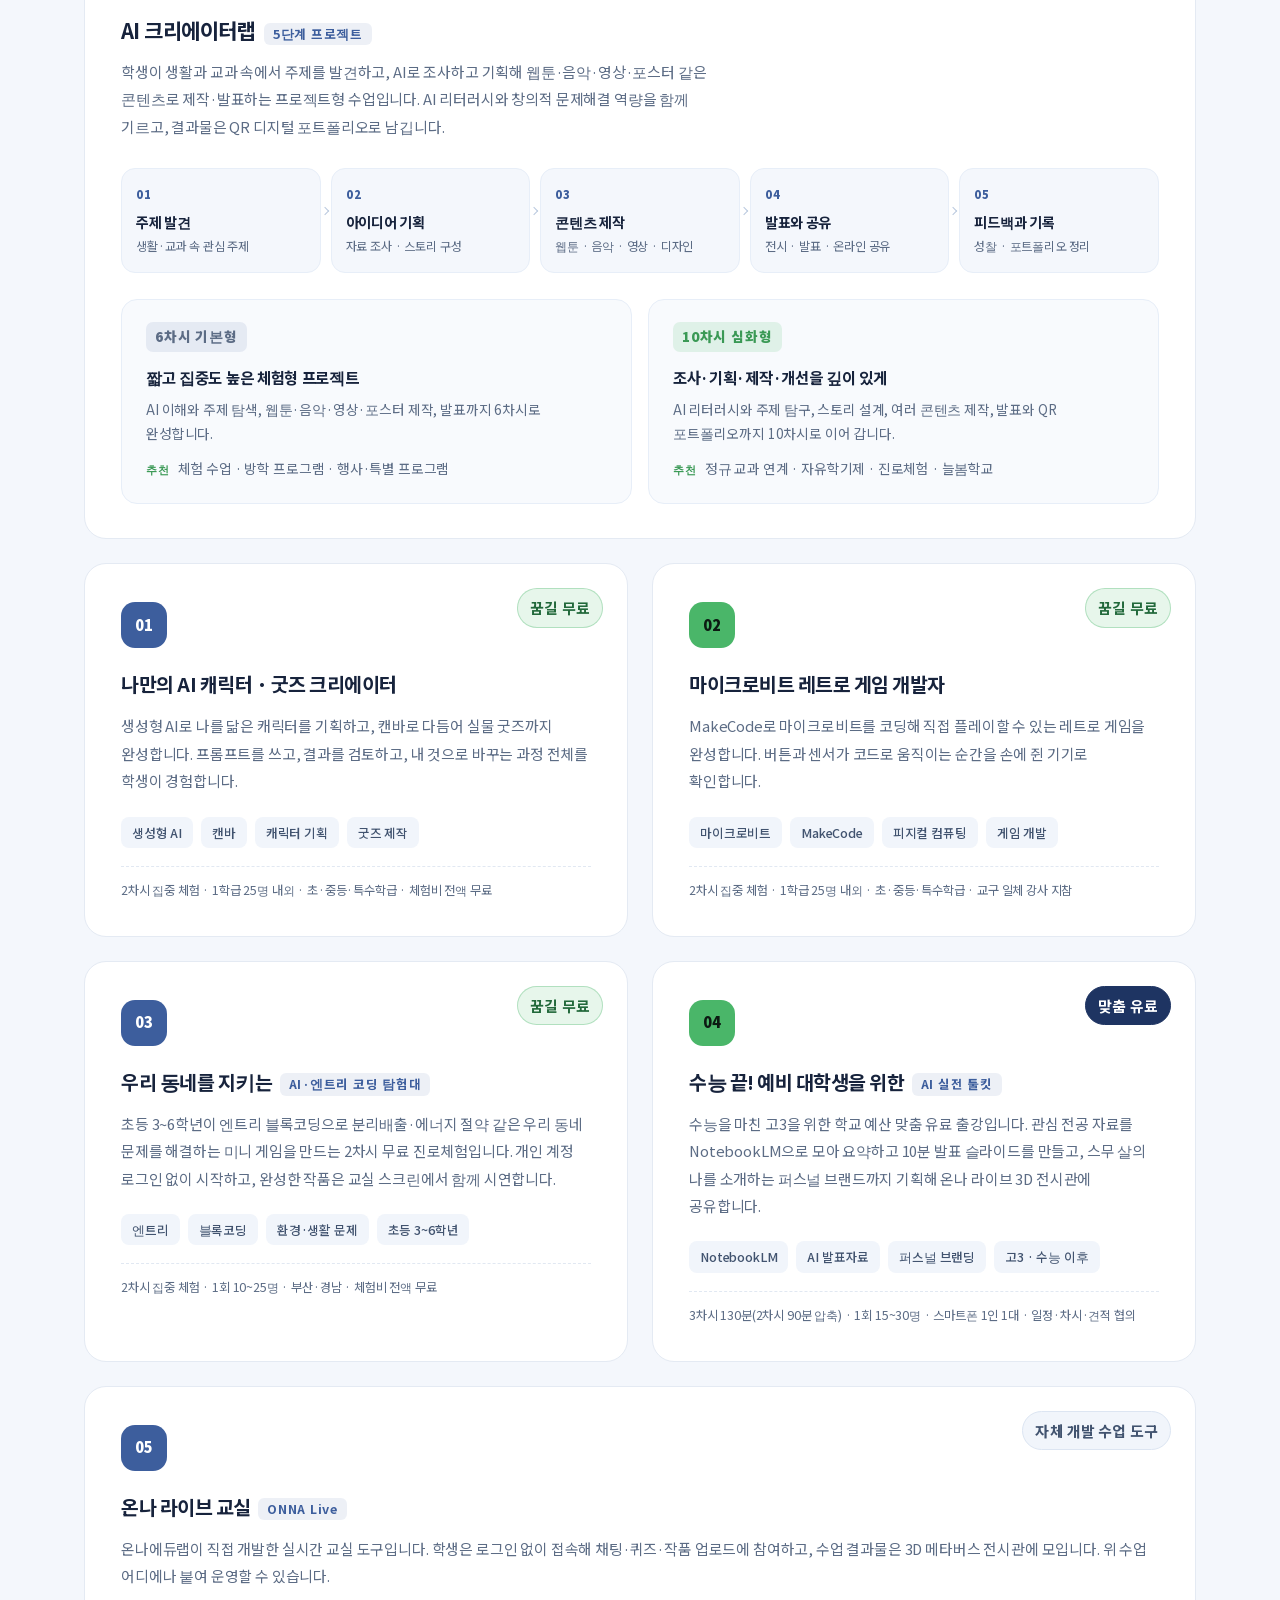
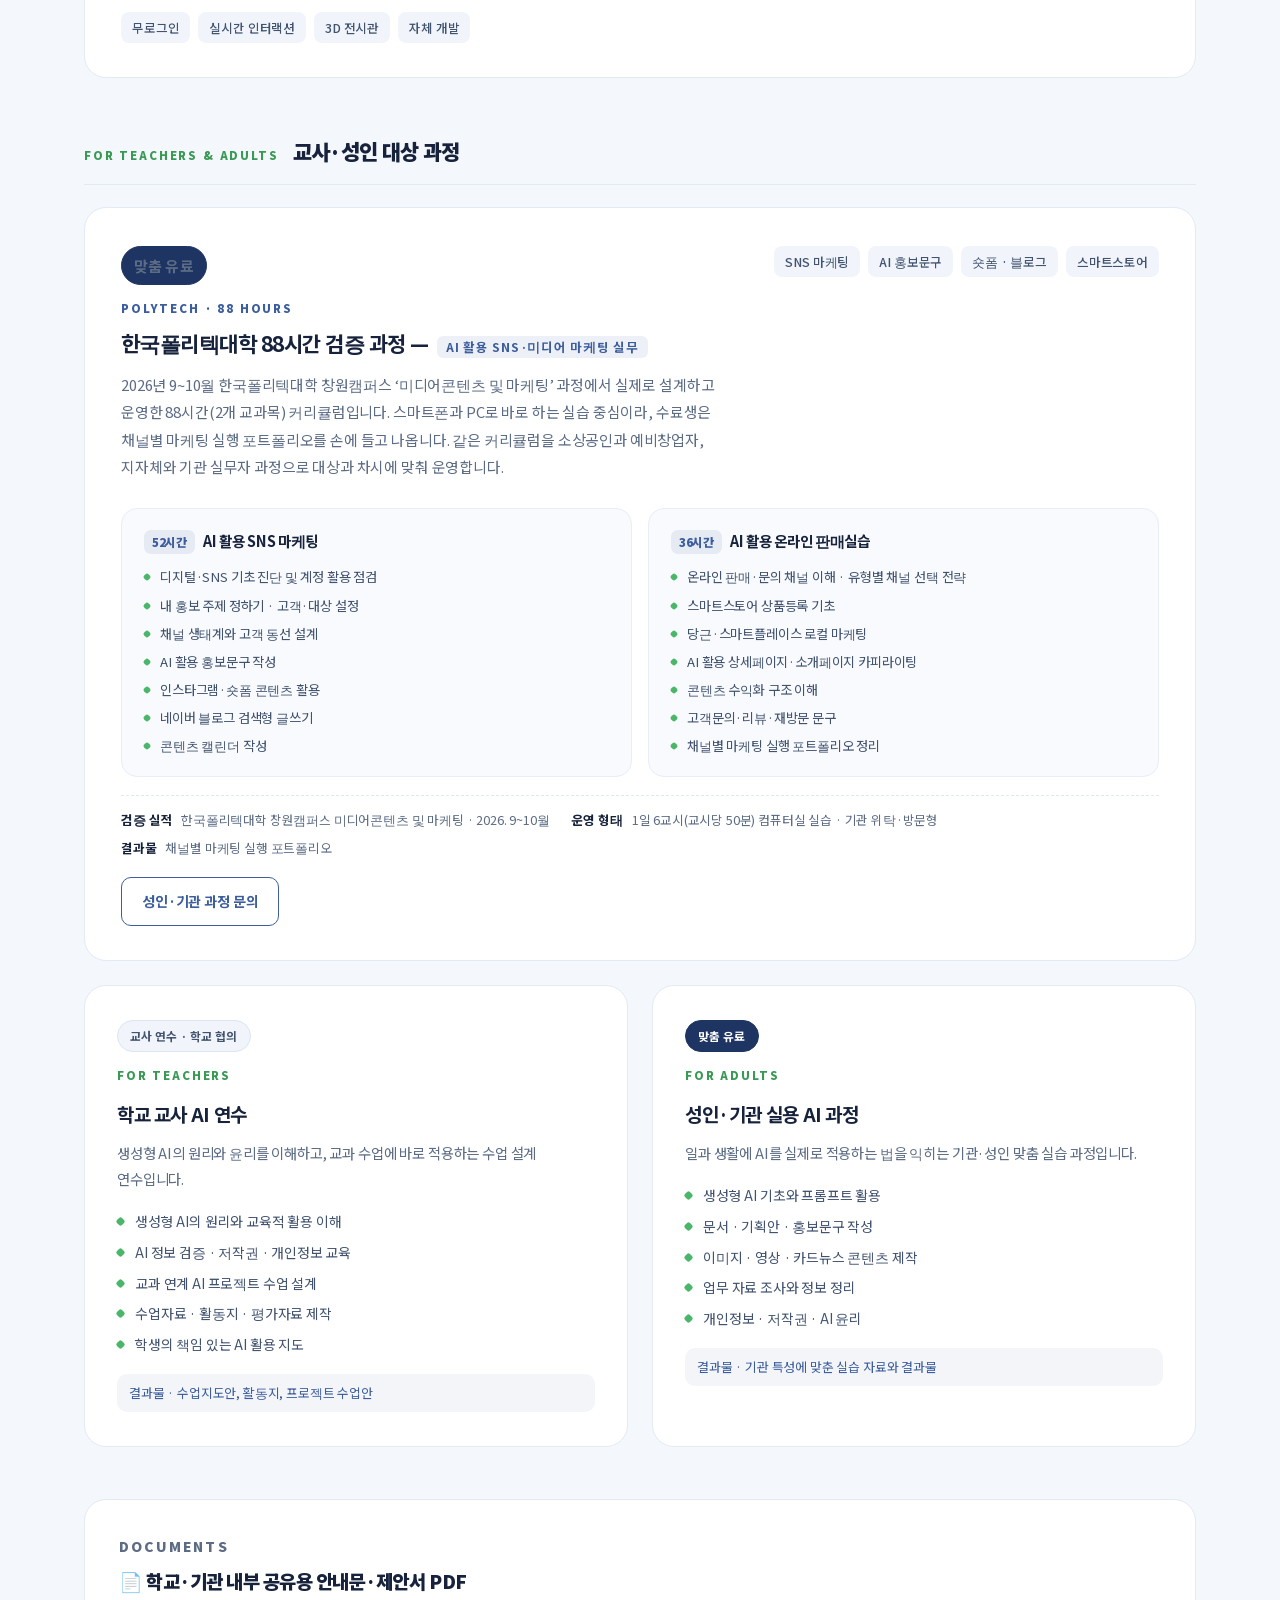
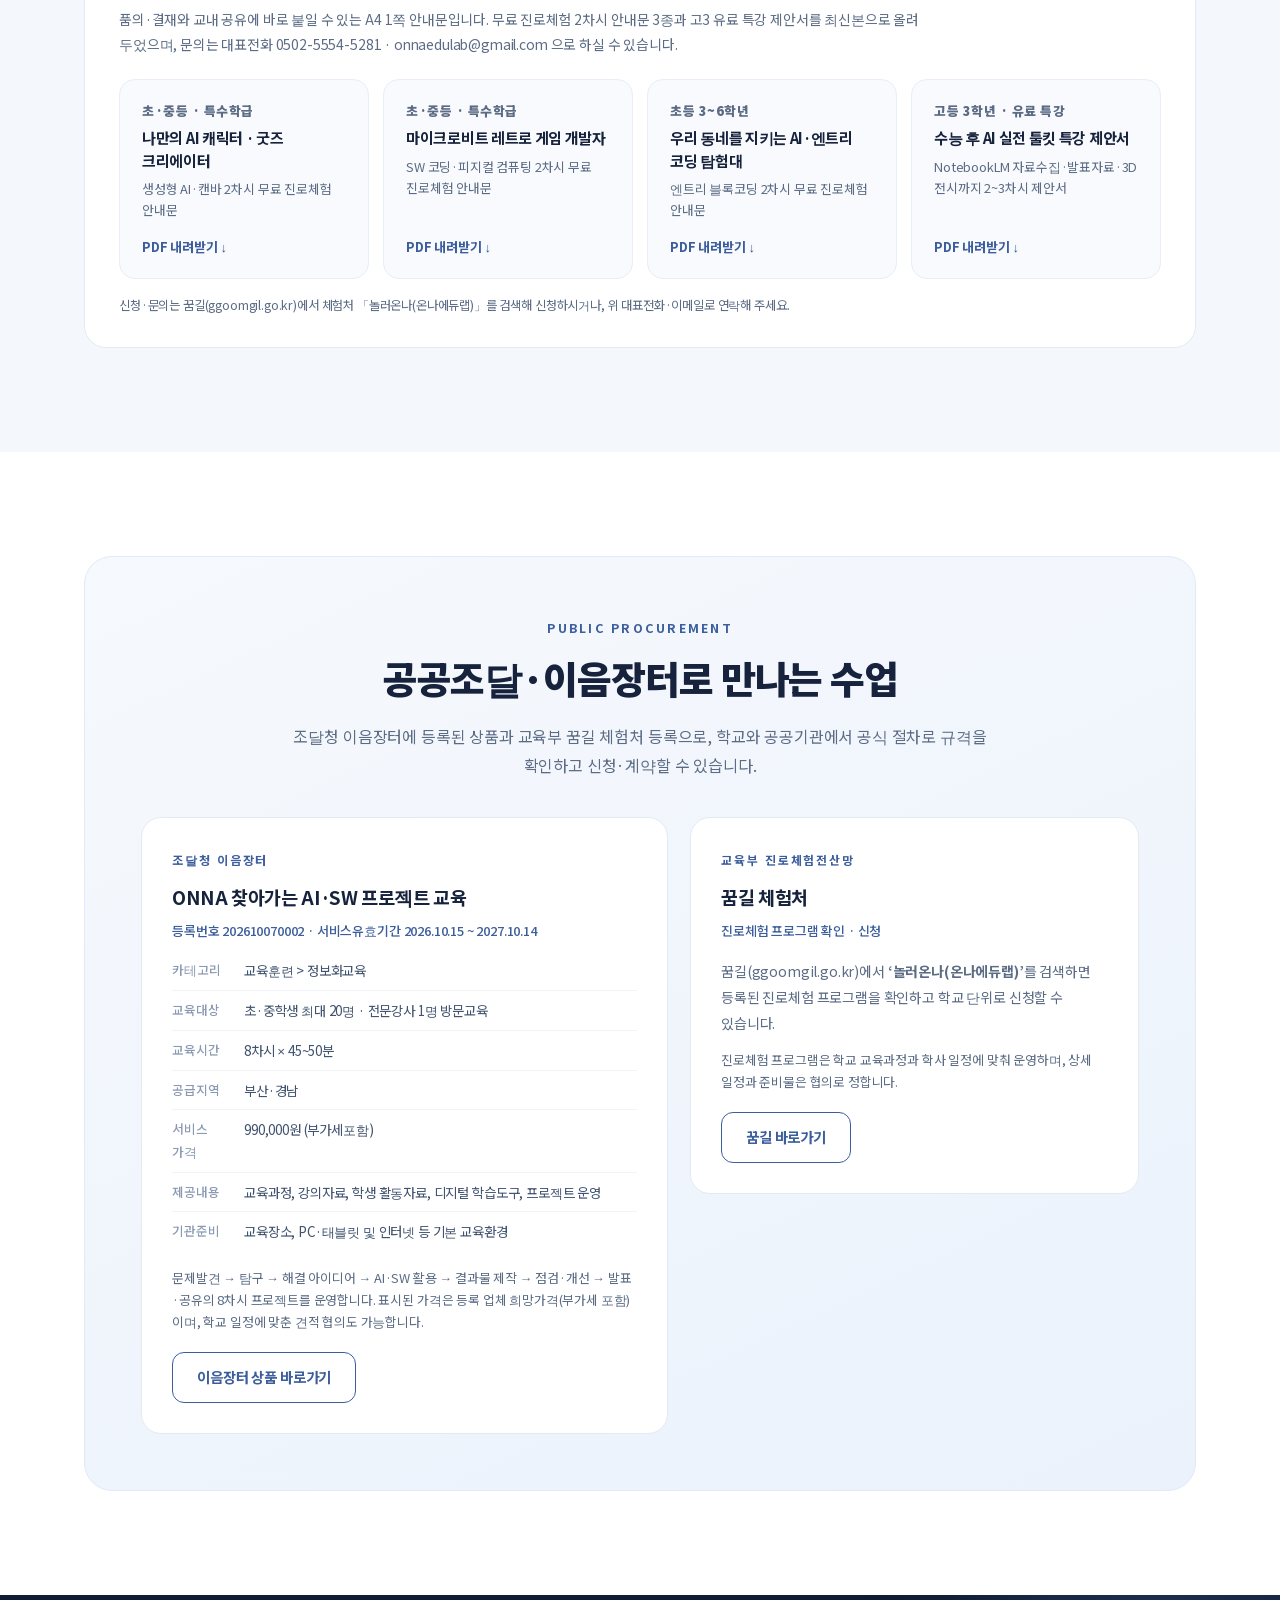
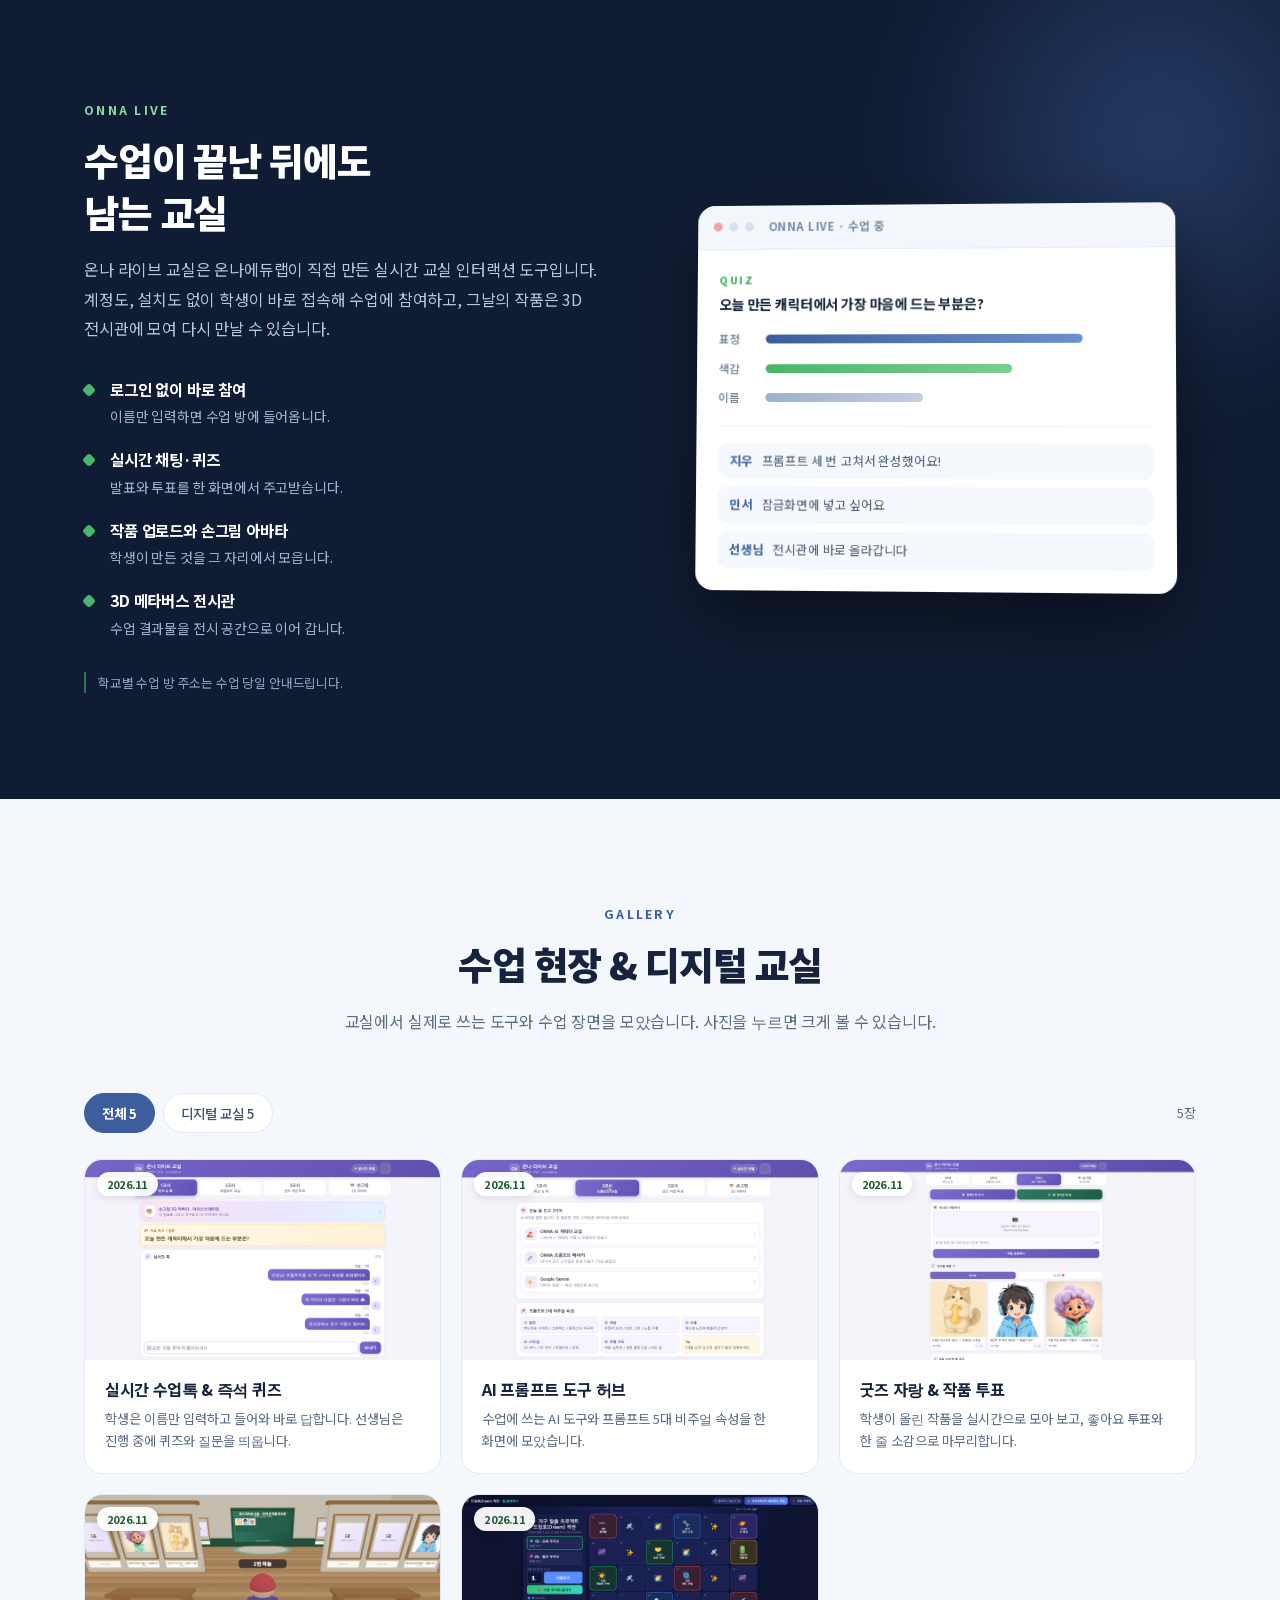
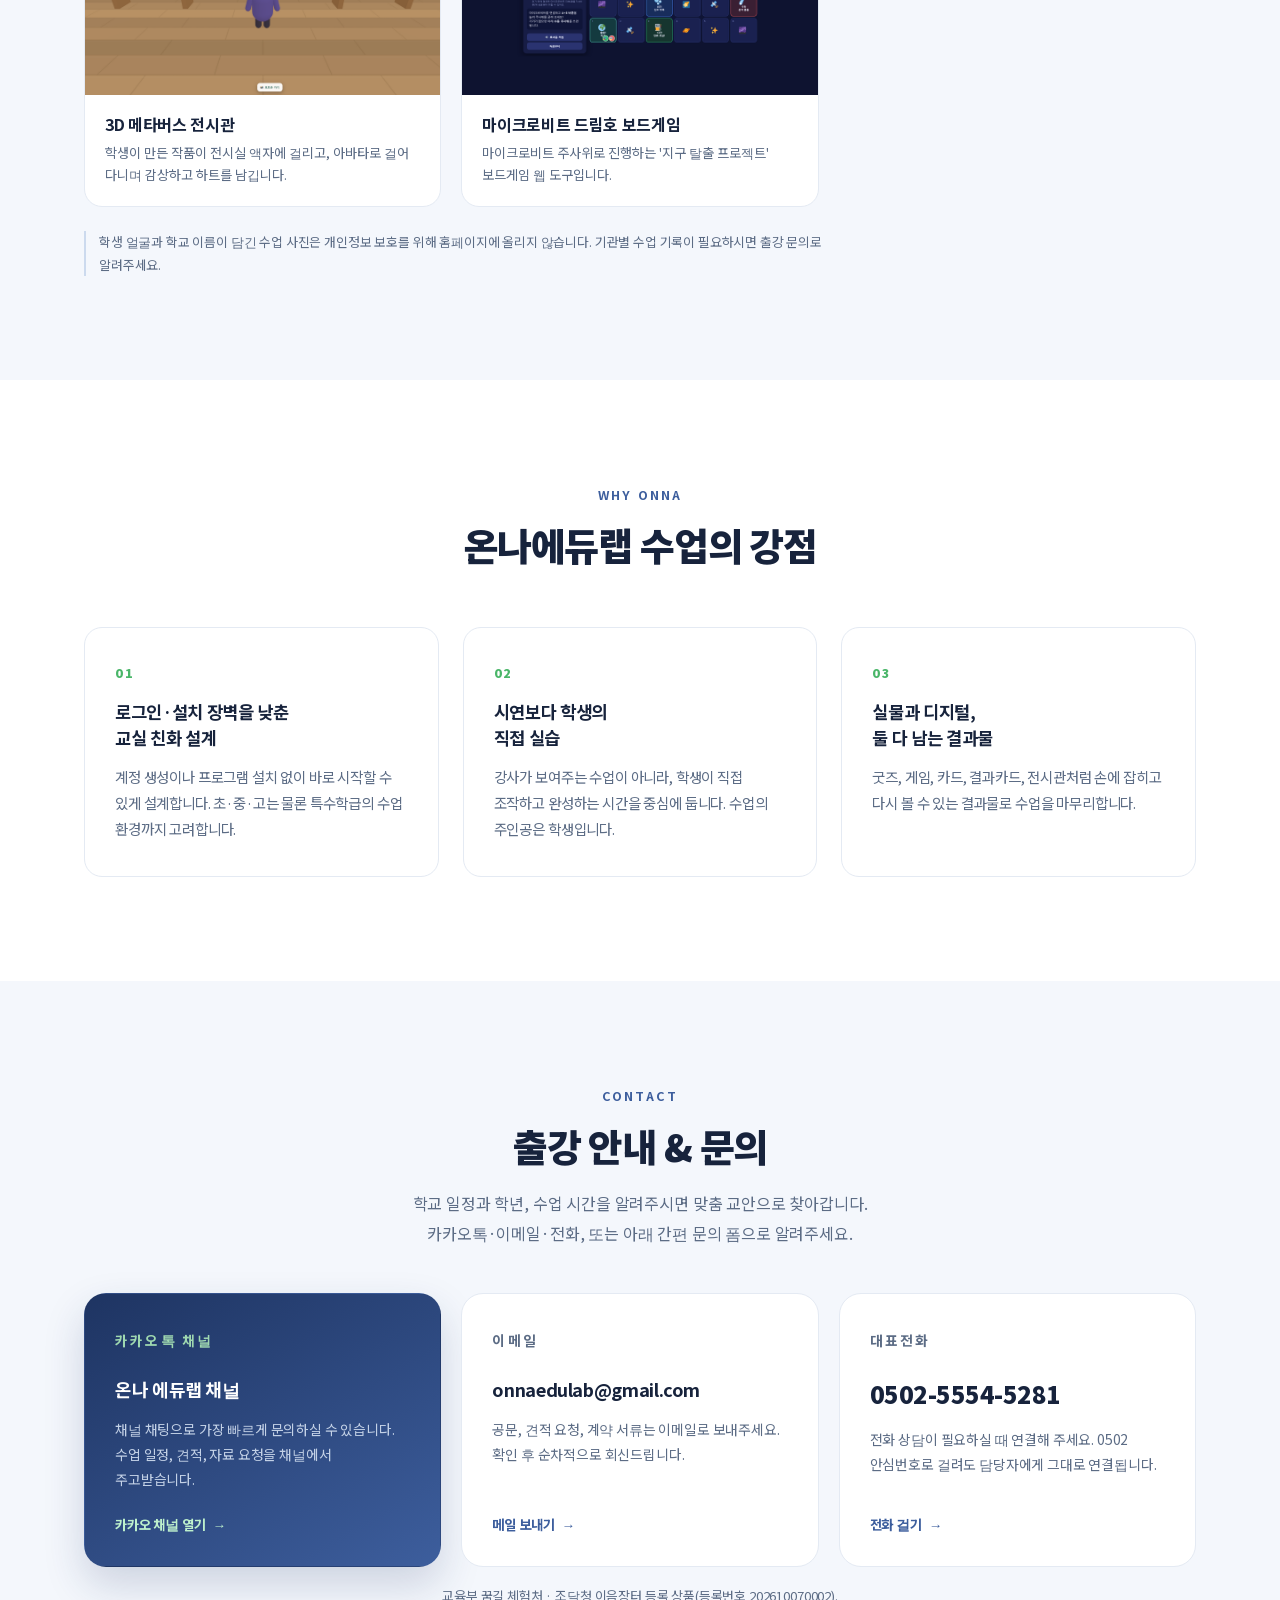
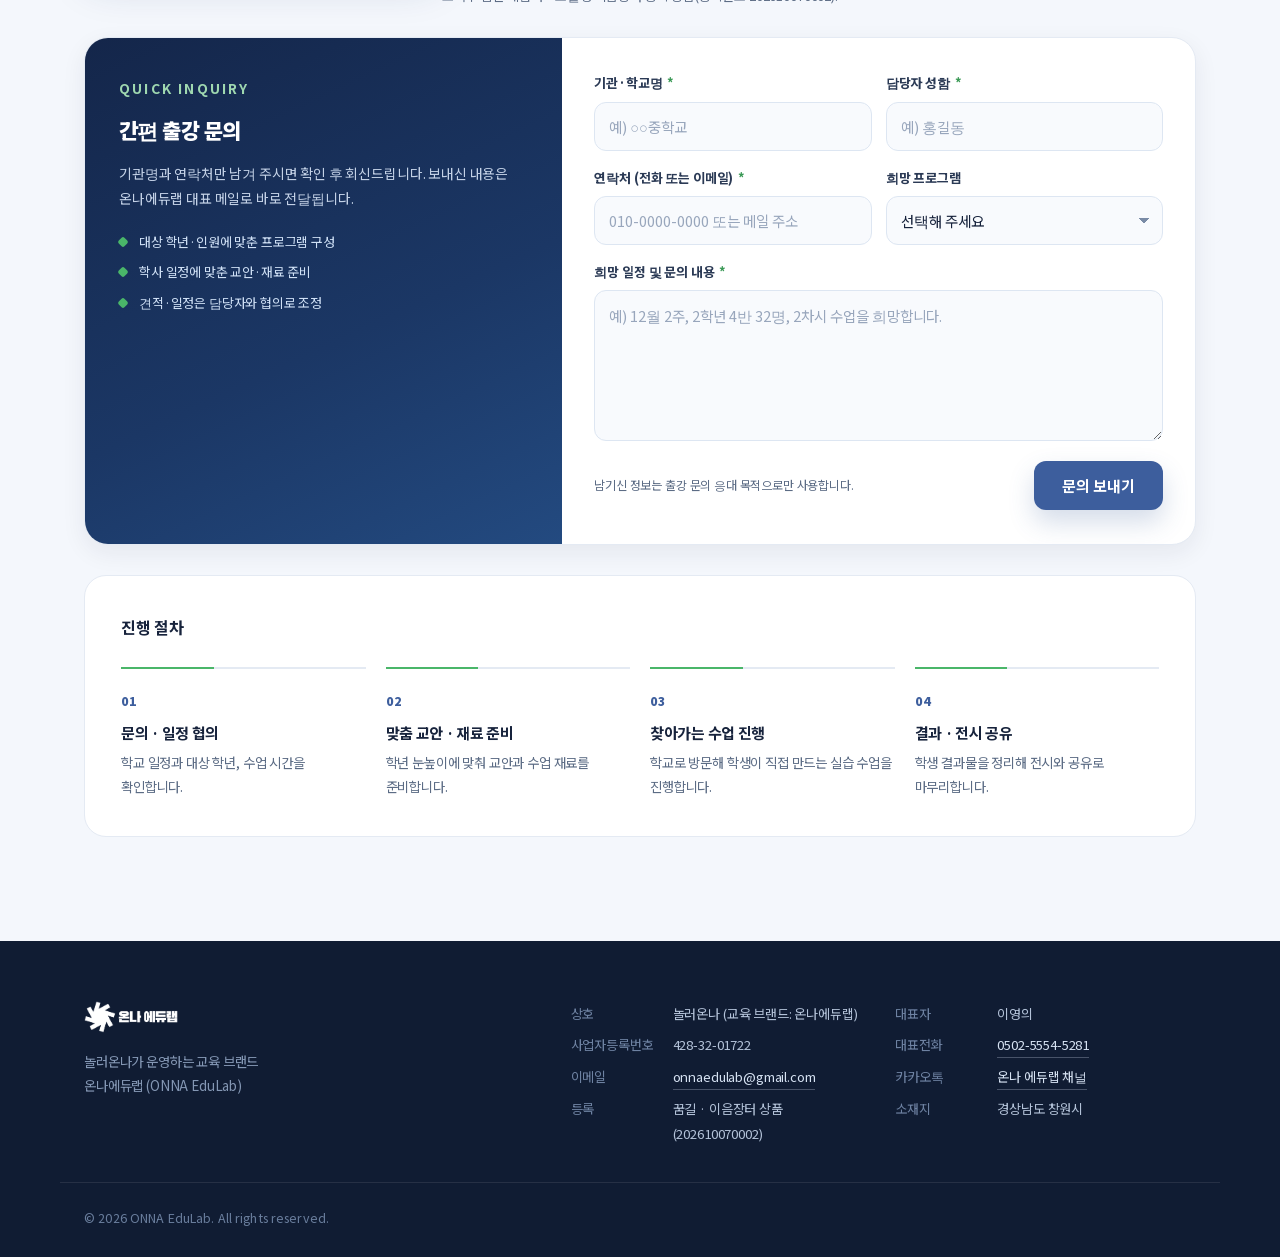
==== commit e8b3487b: "안내문 3종·고3 제안서 PDF에 사무실 주소·대표전화(0502-5554-5281)·공식 이메일 반영, 고3 제안서 다운로드 카드 추가" ====
--- a/index.html
+++ b/index.html
@@ -464,10 +464,10 @@
       <div class="doc-download reveal" id="notices">
         <div class="doc-head">
           <p class="group-label">DOCUMENTS</p>
-          <h3>📄 학교·기관 내부 공유용 안내문 PDF</h3>
+          <h3>📄 학교·기관 내부 공유용 안내문·제안서 PDF</h3>
           <p>
-            품의·결재와 교내 공유에 바로 붙일 수 있는 A4 1쪽 안내문입니다. 2026년 11월 말 ~ 12월 말 한정
-            무료 진로체험 2차시 최신본이며, 세 안내문 모두 개인 휴대전화 번호가 들어 있지 않습니다.
+            품의·결재와 교내 공유에 바로 붙일 수 있는 A4 1쪽 안내문입니다. 무료 진로체험 2차시 안내문 3종과
+            고3 유료 특강 제안서를 최신본으로 올려 두었으며, 문의는 대표전화 0502-5554-5281 · onnaedulab@gmail.com 으로 하실 수 있습니다.
           </p>
         </div>
         <div class="doc-grid">
@@ -489,10 +489,16 @@
             <p>엔트리 블록코딩 2차시 무료 진로체험 안내문</p>
             <span class="doc-go">PDF 내려받기 ↓</span>
           </a>
+          <a class="doc-card" href="assets/docs/%EC%98%A8%EB%82%98%EC%97%90%EB%93%80%EB%9E%A9_%EA%B3%A03_%EC%88%98%EB%8A%A5%ED%9B%84_AI%EC%8B%A4%EC%A0%84%ED%8A%B9%EA%B0%95_%EC%A0%9C%EC%95%88%EC%84%9C.pdf" download="온나에듀랩_고3_수능후_AI실전특강_제안서.pdf">
+            <p class="doc-tag">고등 3학년 · 유료 특강</p>
+            <h4>수능 후 AI 실전 툴킷 특강 제안서</h4>
+            <p>NotebookLM 자료수집·발표자료·3D 전시까지 2~3차시 제안서</p>
+            <span class="doc-go">PDF 내려받기 ↓</span>
+          </a>
         </div>
         <p class="doc-note">
-          신청과 문의는 꿈길(ggoomgil.go.kr)에서 체험처 「놀러온나(온나에듀랩)」를 검색해 신청하시거나,
-          이 페이지의 대표전화 0502-5554-5281 · onnaedulab@gmail.com 으로 연락해 주세요.
+          신청·문의는 꿈길(ggoomgil.go.kr)에서 체험처 「놀러온나(온나에듀랩)」를 검색해 신청하시거나,
+          위 대표전화·이메일로 연락해 주세요.
         </p>
       </div>
     </div>
--- a/styles.css
+++ b/styles.css
@@ -962,7 +962,7 @@
 }
 .doc-head h3{font-size:19px;font-weight:900;letter-spacing:-.025em;margin:6px 0 10px;}
 .doc-head p{font-size:13.8px;color:var(--muted);line-height:1.8;max-width:820px;}
-.doc-grid{display:grid;grid-template-columns:repeat(3,1fr);gap:14px;margin:22px 0 16px;}
+.doc-grid{display:grid;grid-template-columns:repeat(4,1fr);gap:14px;margin:22px 0 16px;}
 .doc-card{
   display:flex;flex-direction:column;gap:6px;
   background:#F8FAFD;border:1px solid #E7EEF8;border-radius:16px;padding:20px 22px;
@@ -975,6 +975,10 @@
 .doc-card p{font-size:12.8px;color:var(--muted);line-height:1.65;}
 .doc-go{margin-top:auto;padding-top:10px;font-size:13px;font-weight:700;color:var(--blue);}
 .doc-note{font-size:12.4px;color:var(--muted);line-height:1.75;}
+
+@media (max-width:1180px){
+  .doc-grid{grid-template-columns:repeat(2,1fr);}
+}
 
 @media (max-width:960px){
   .compare{grid-template-columns:1fr 1fr;}
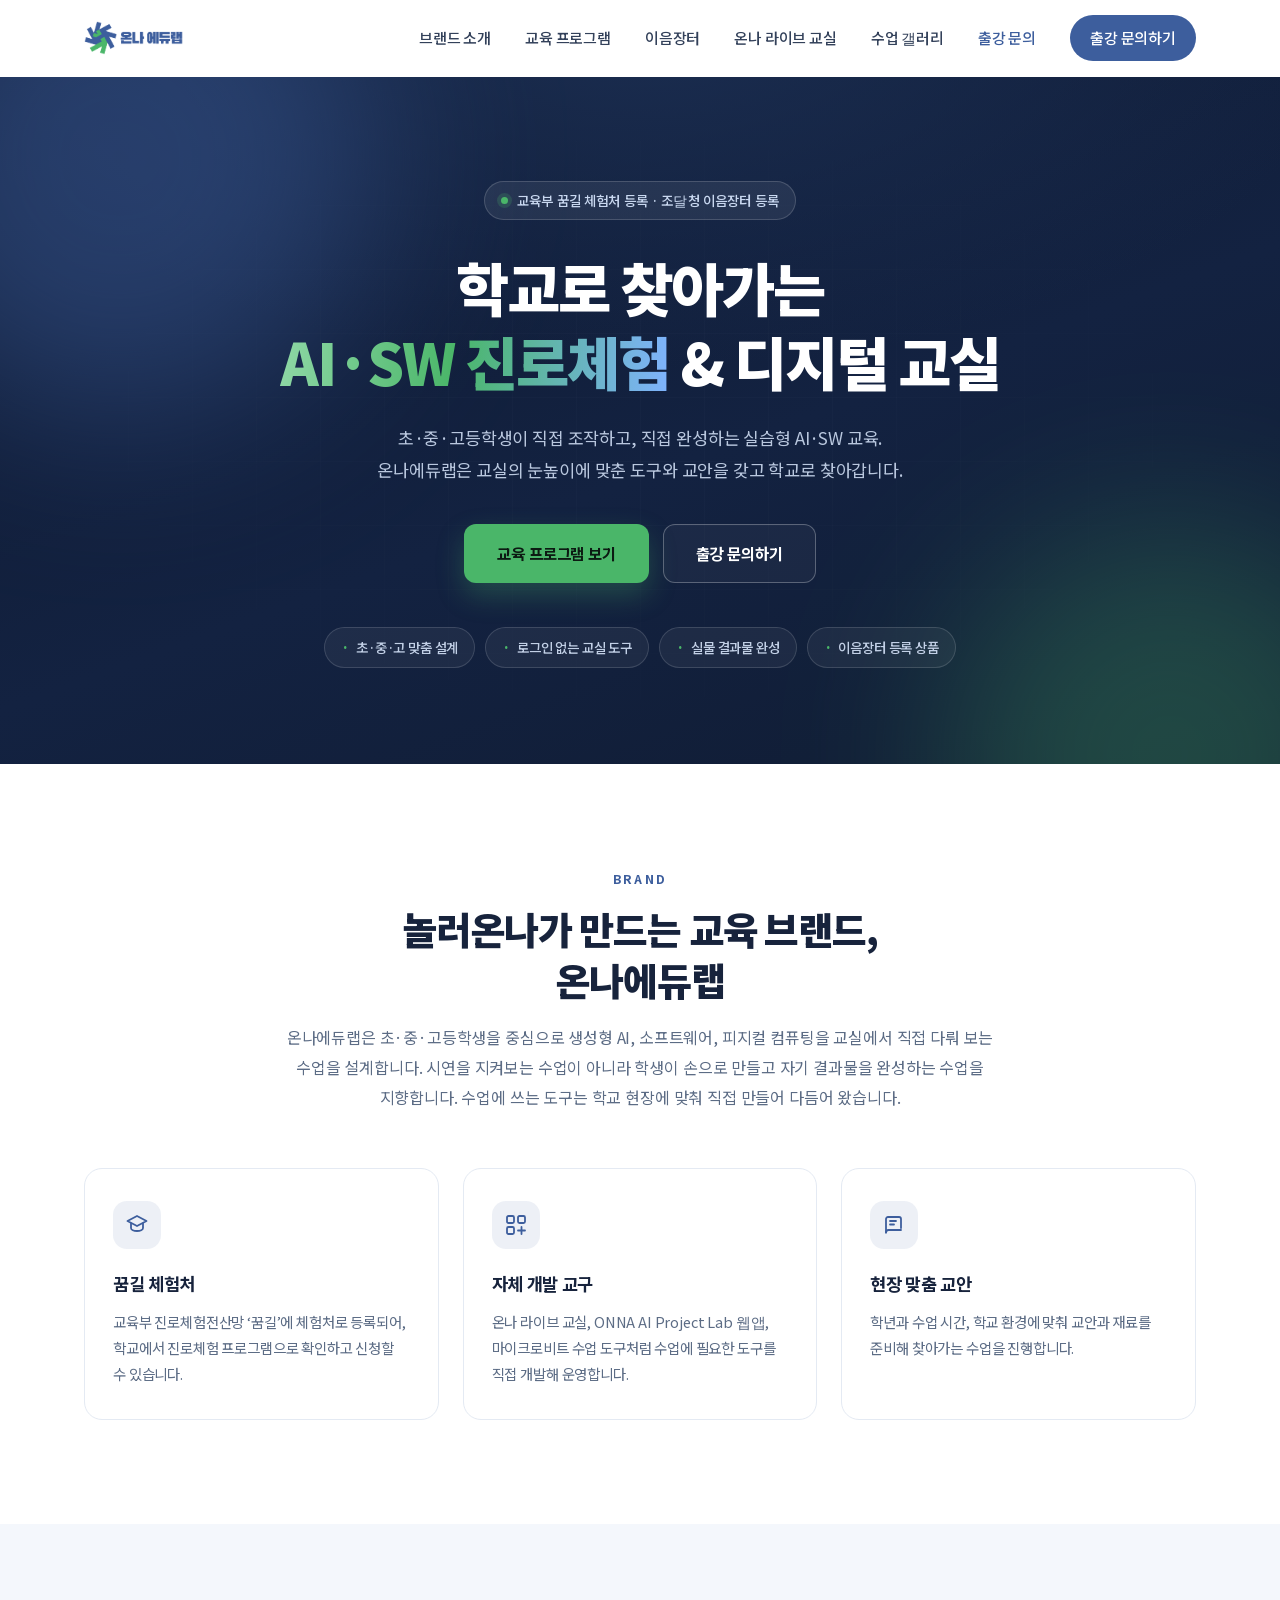
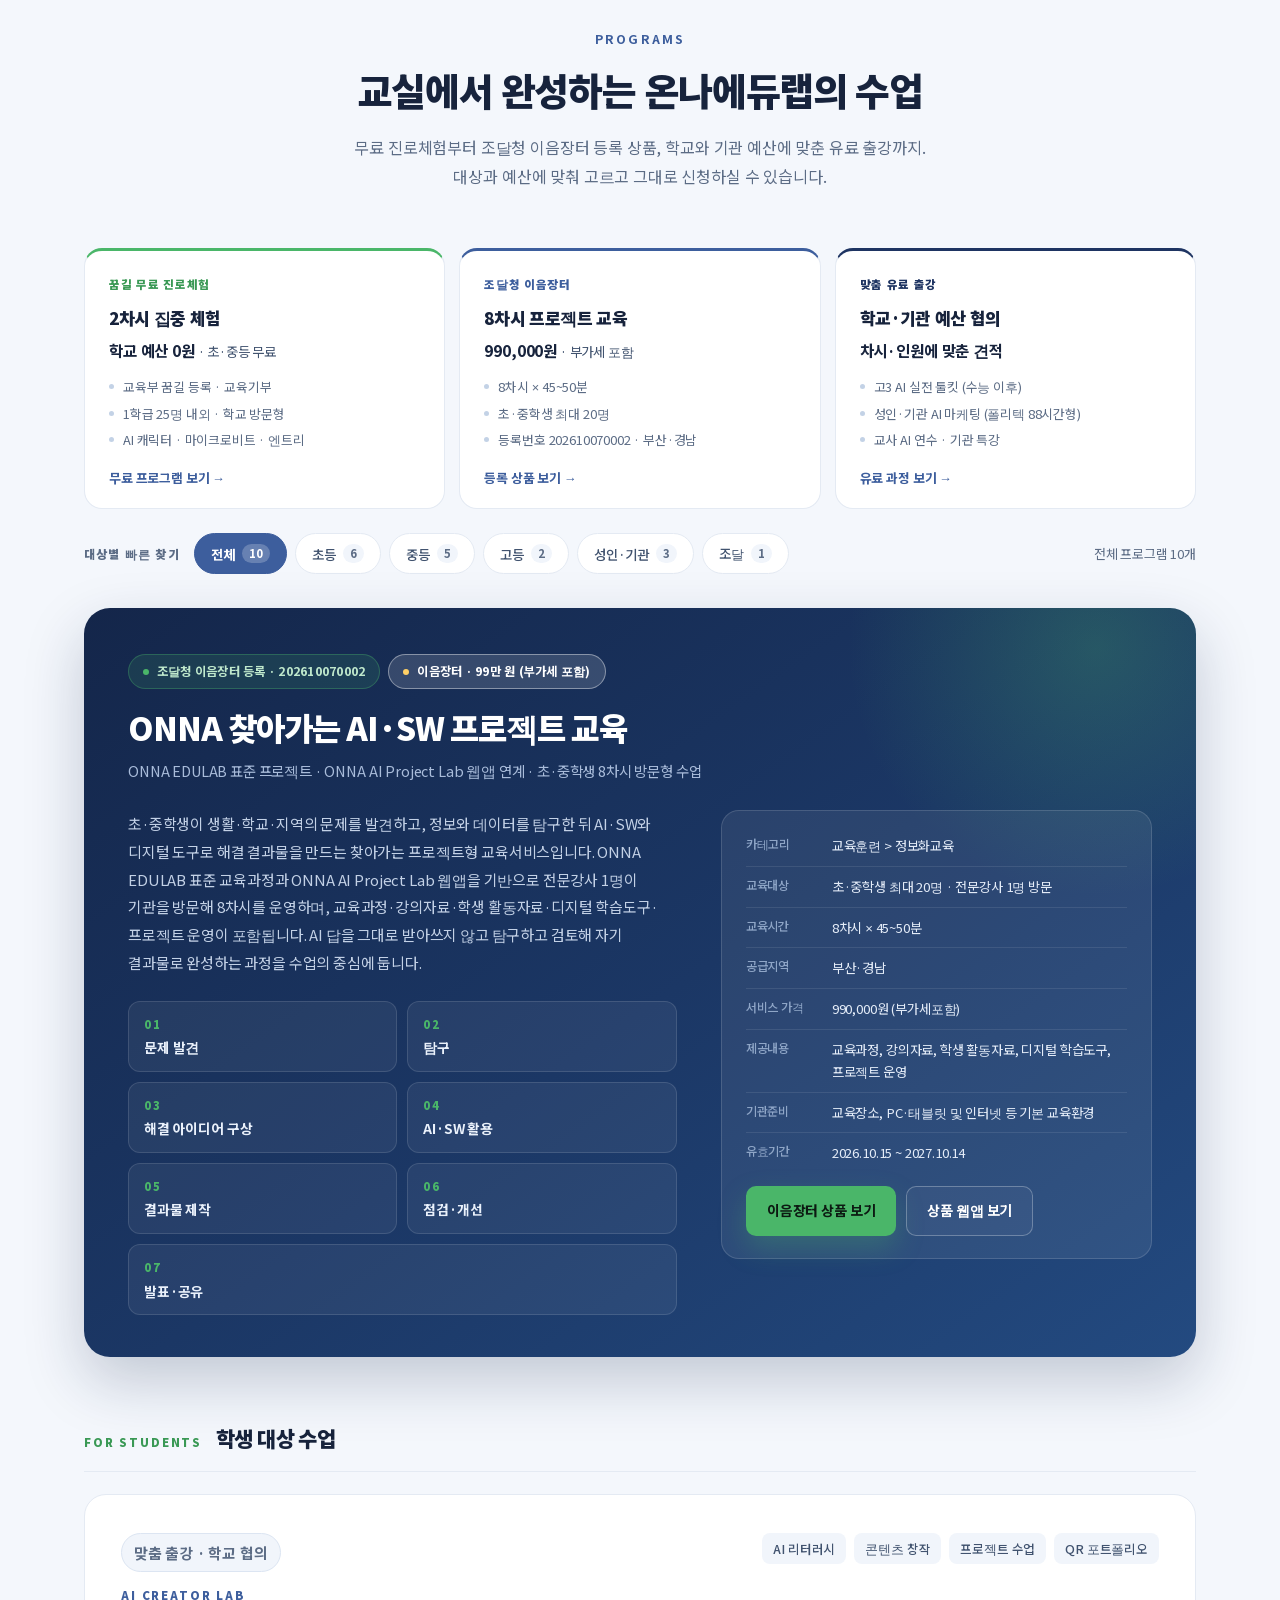
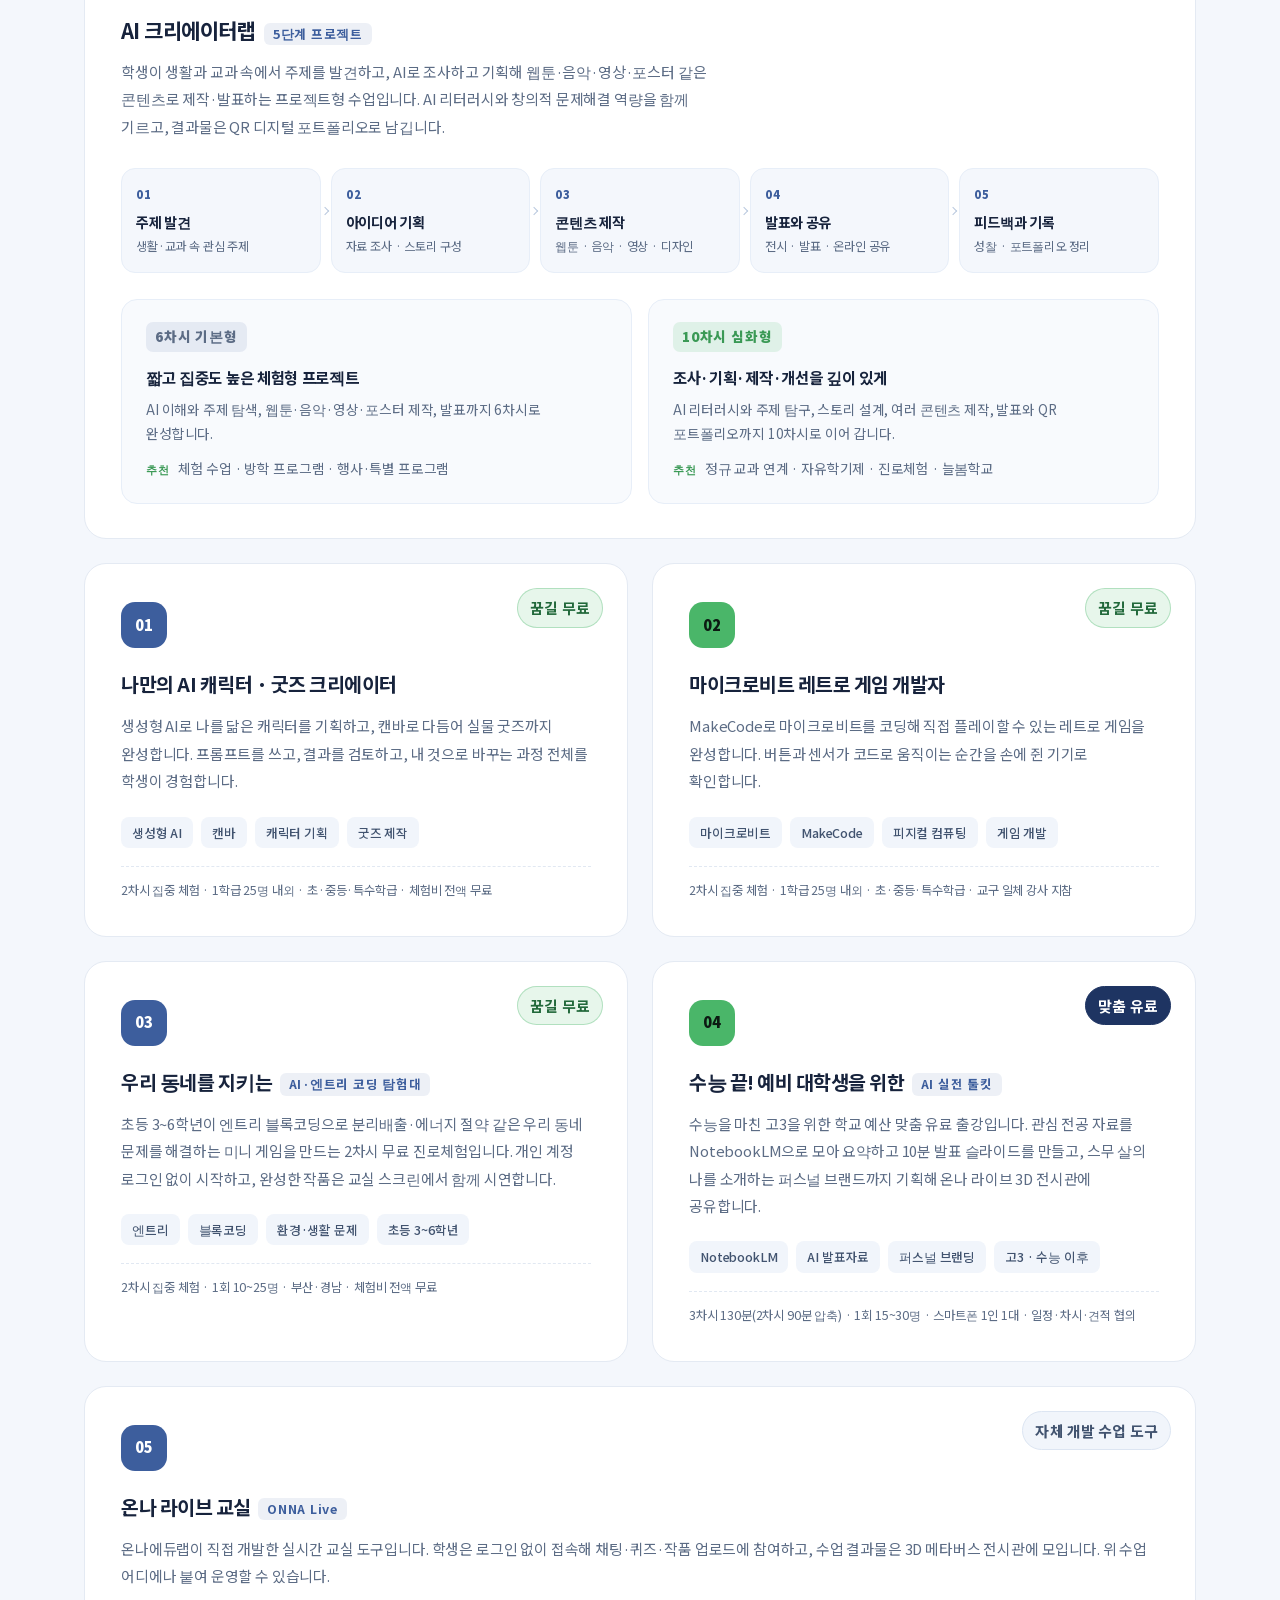
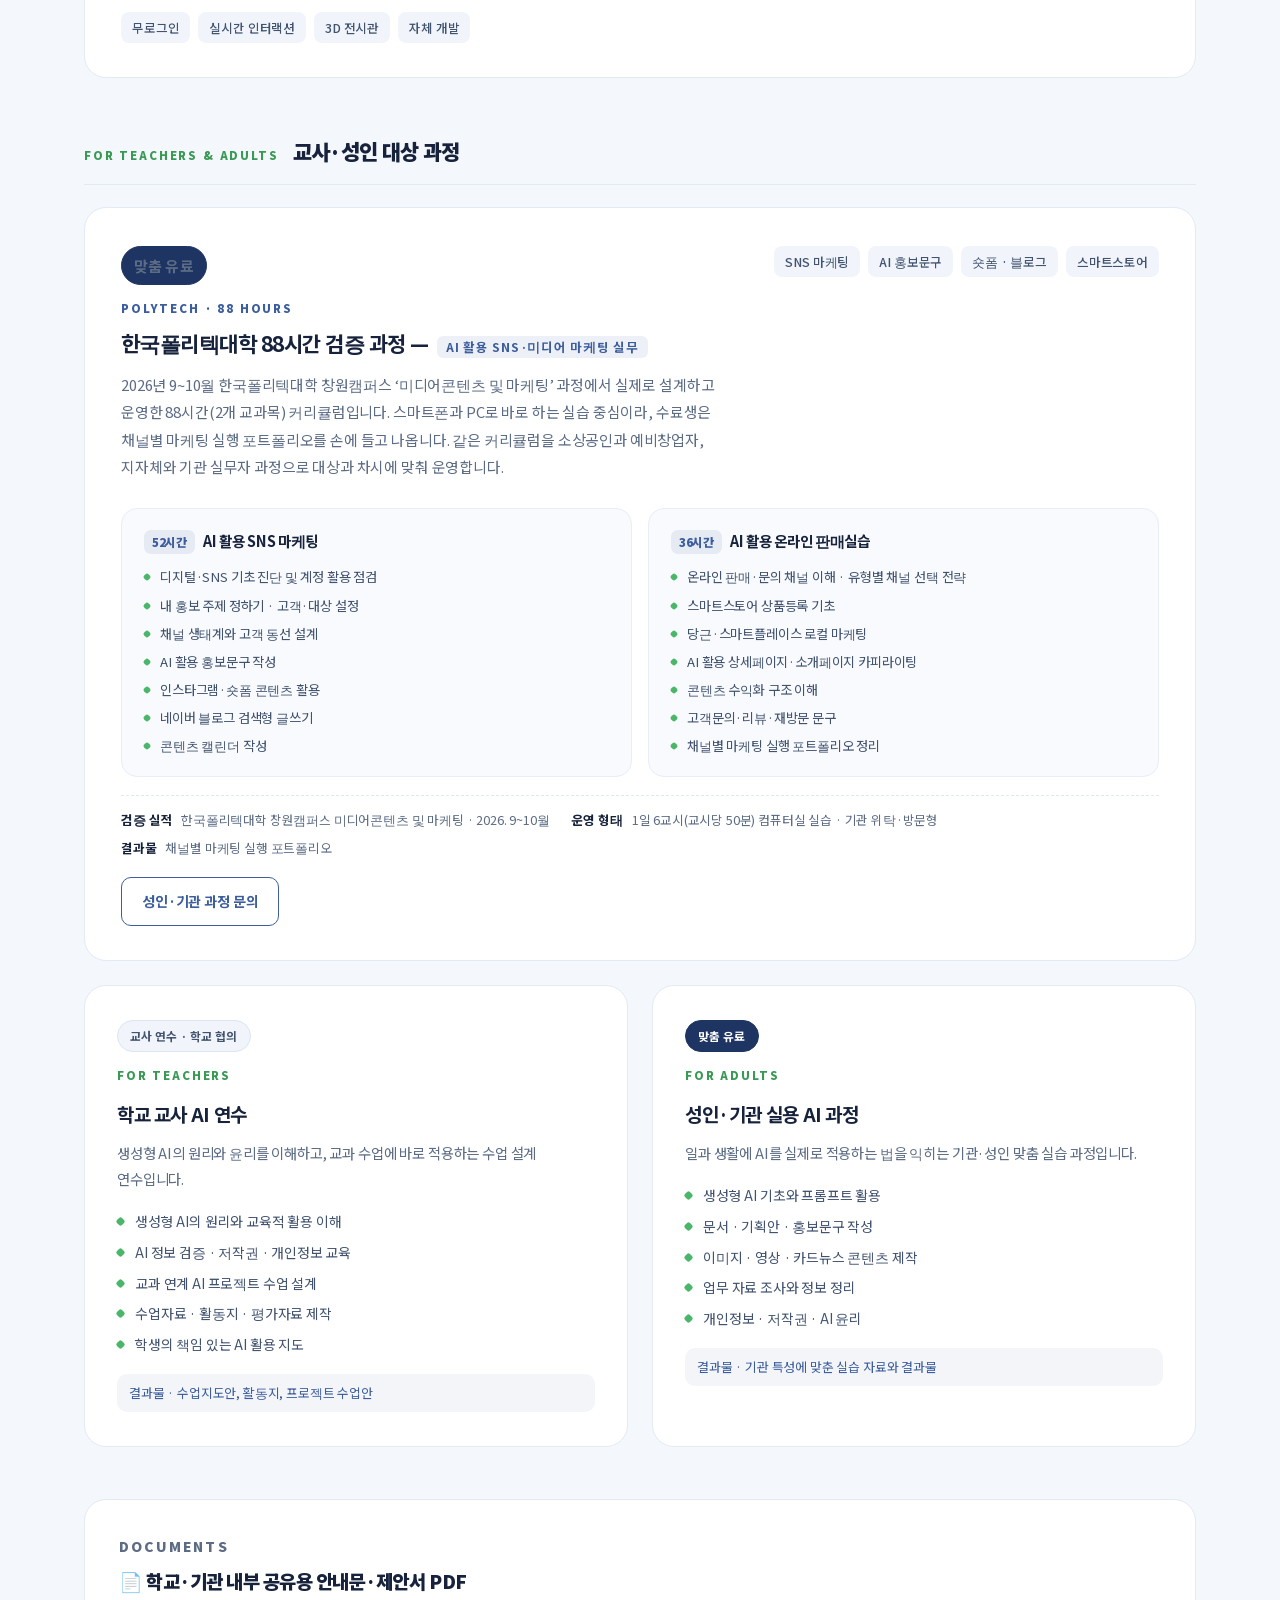
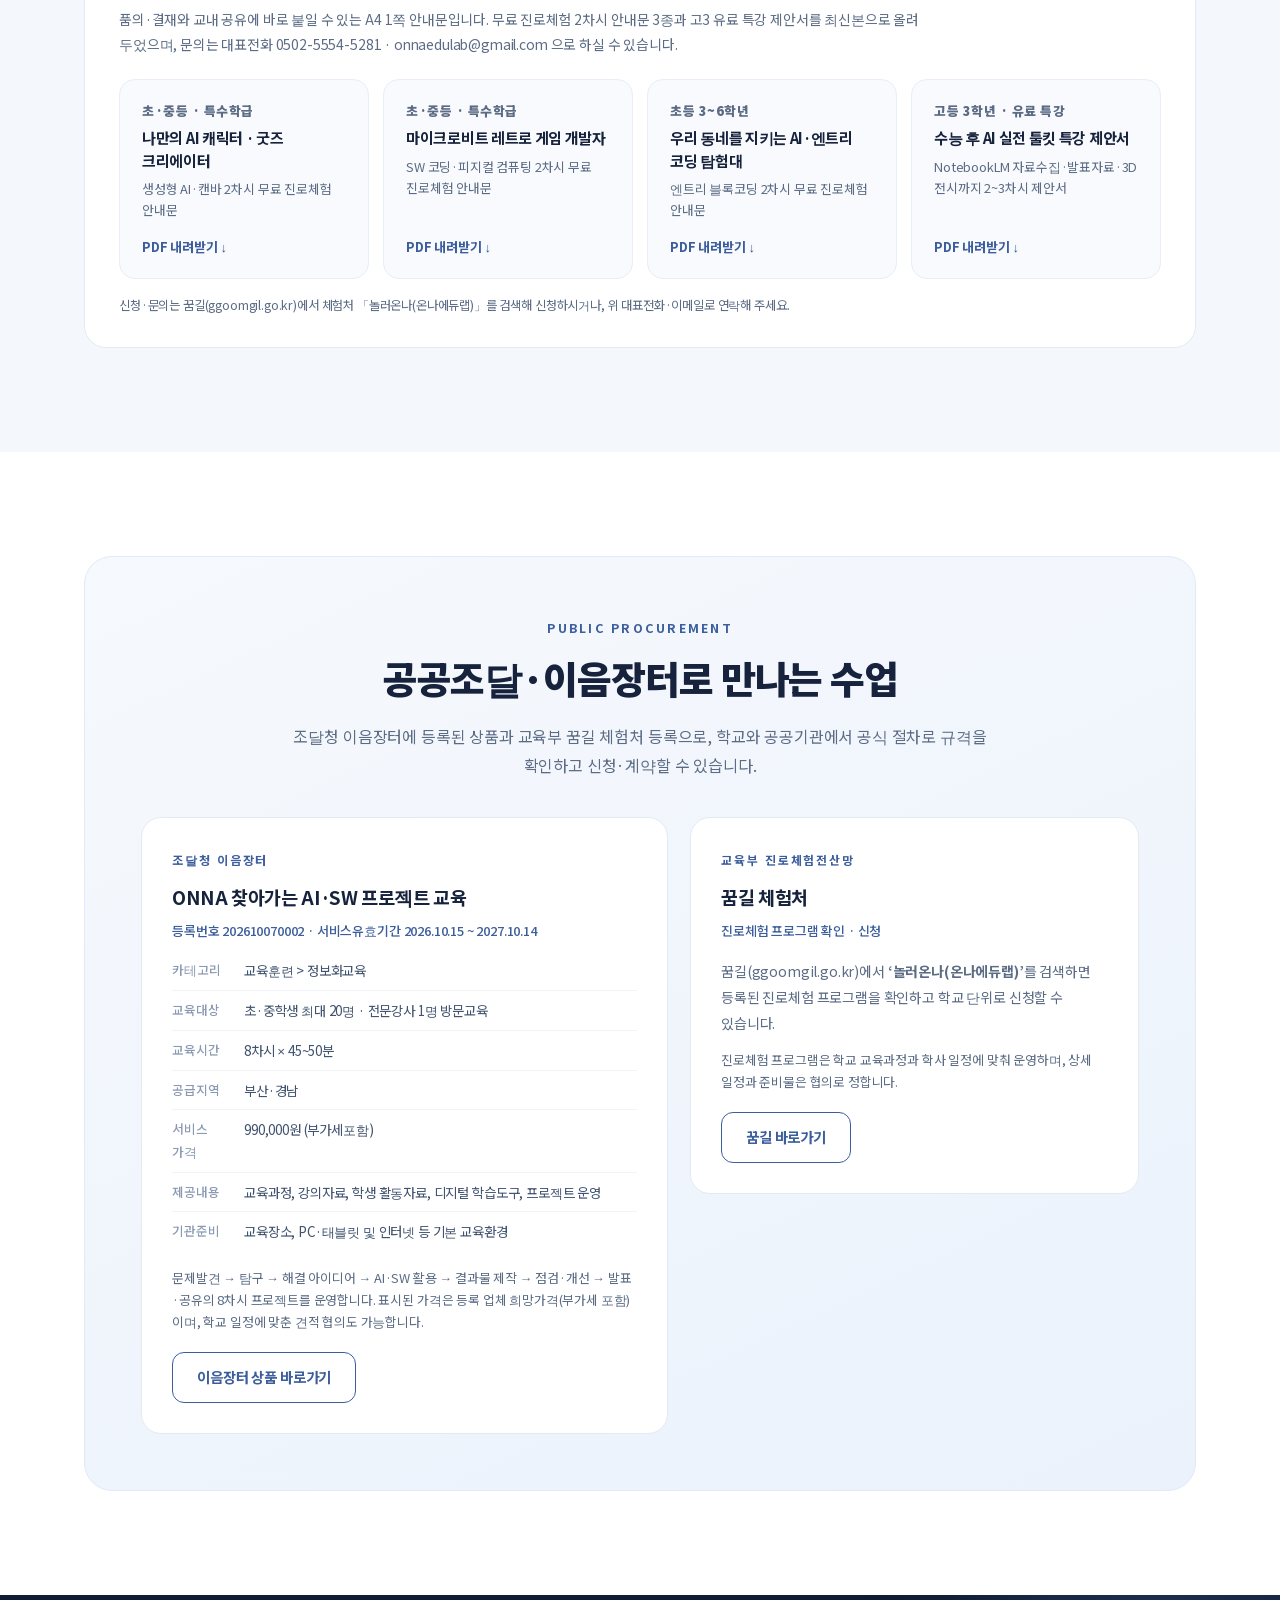
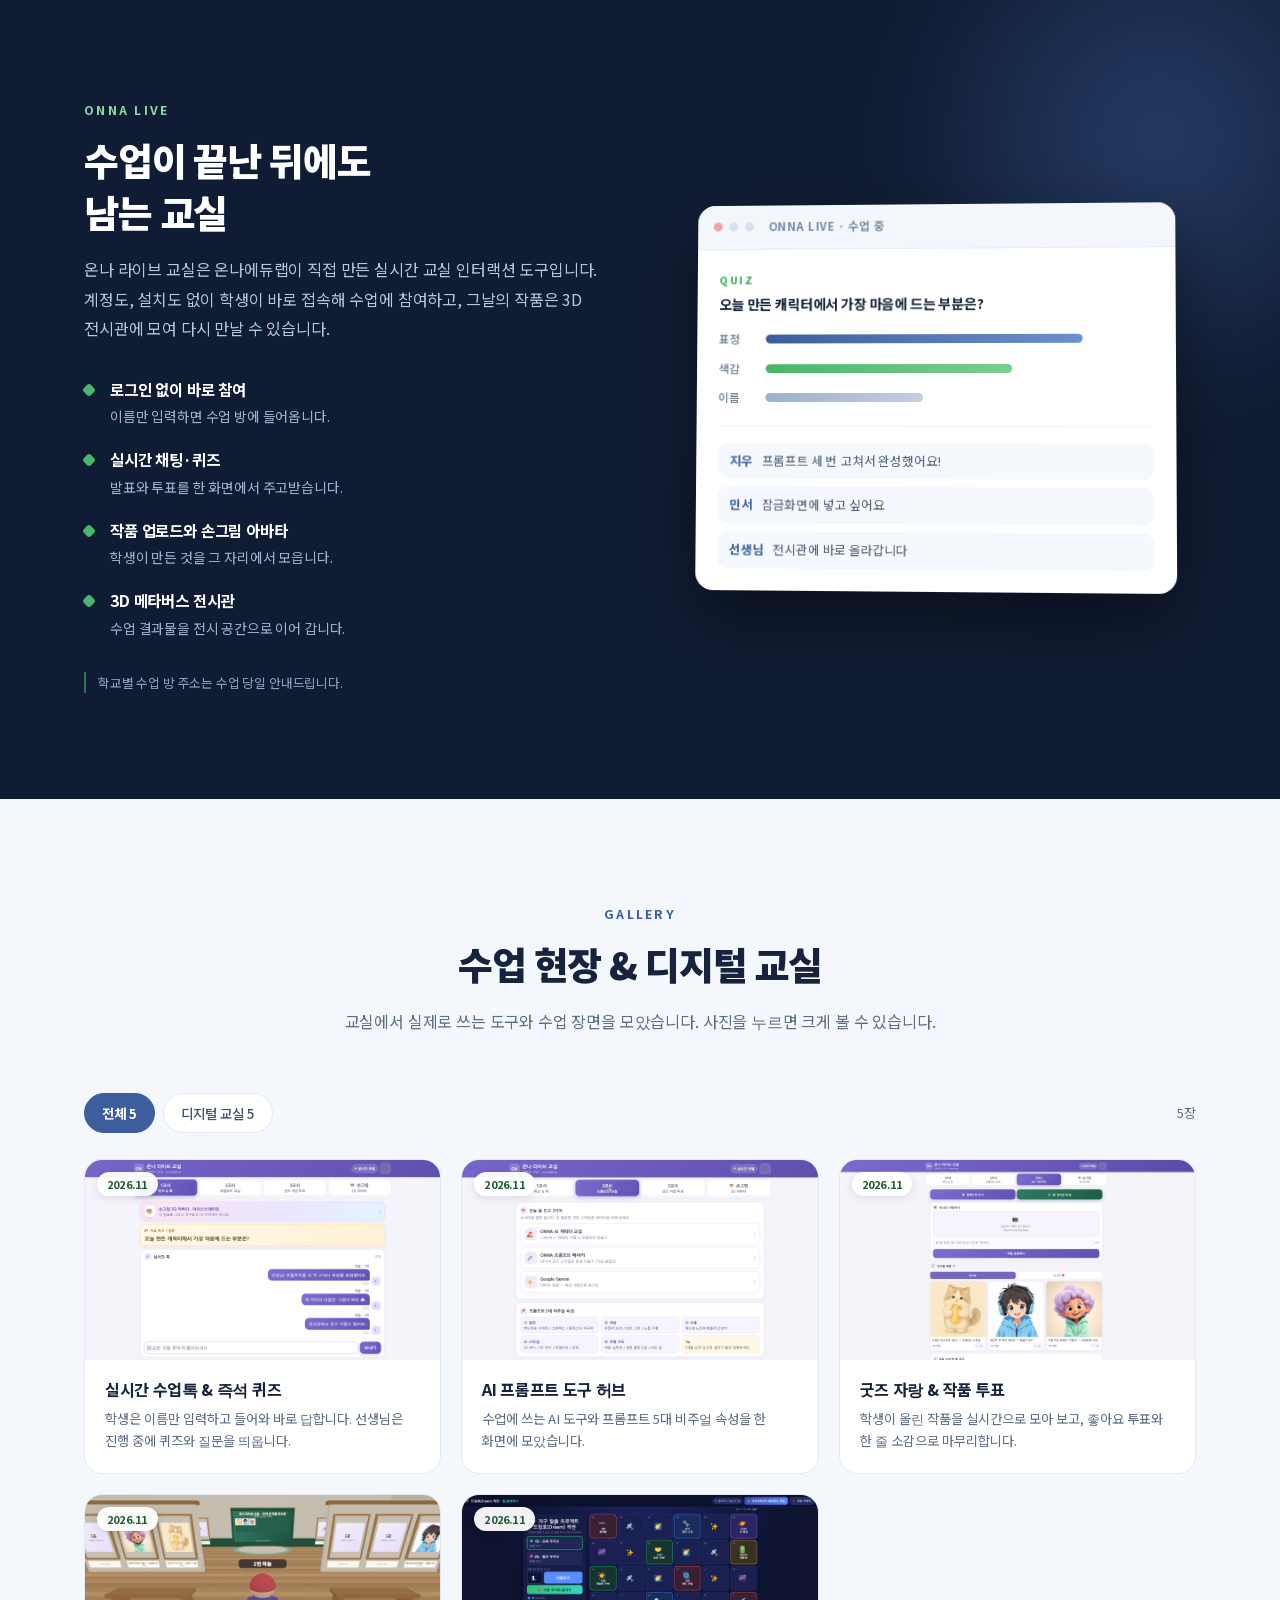
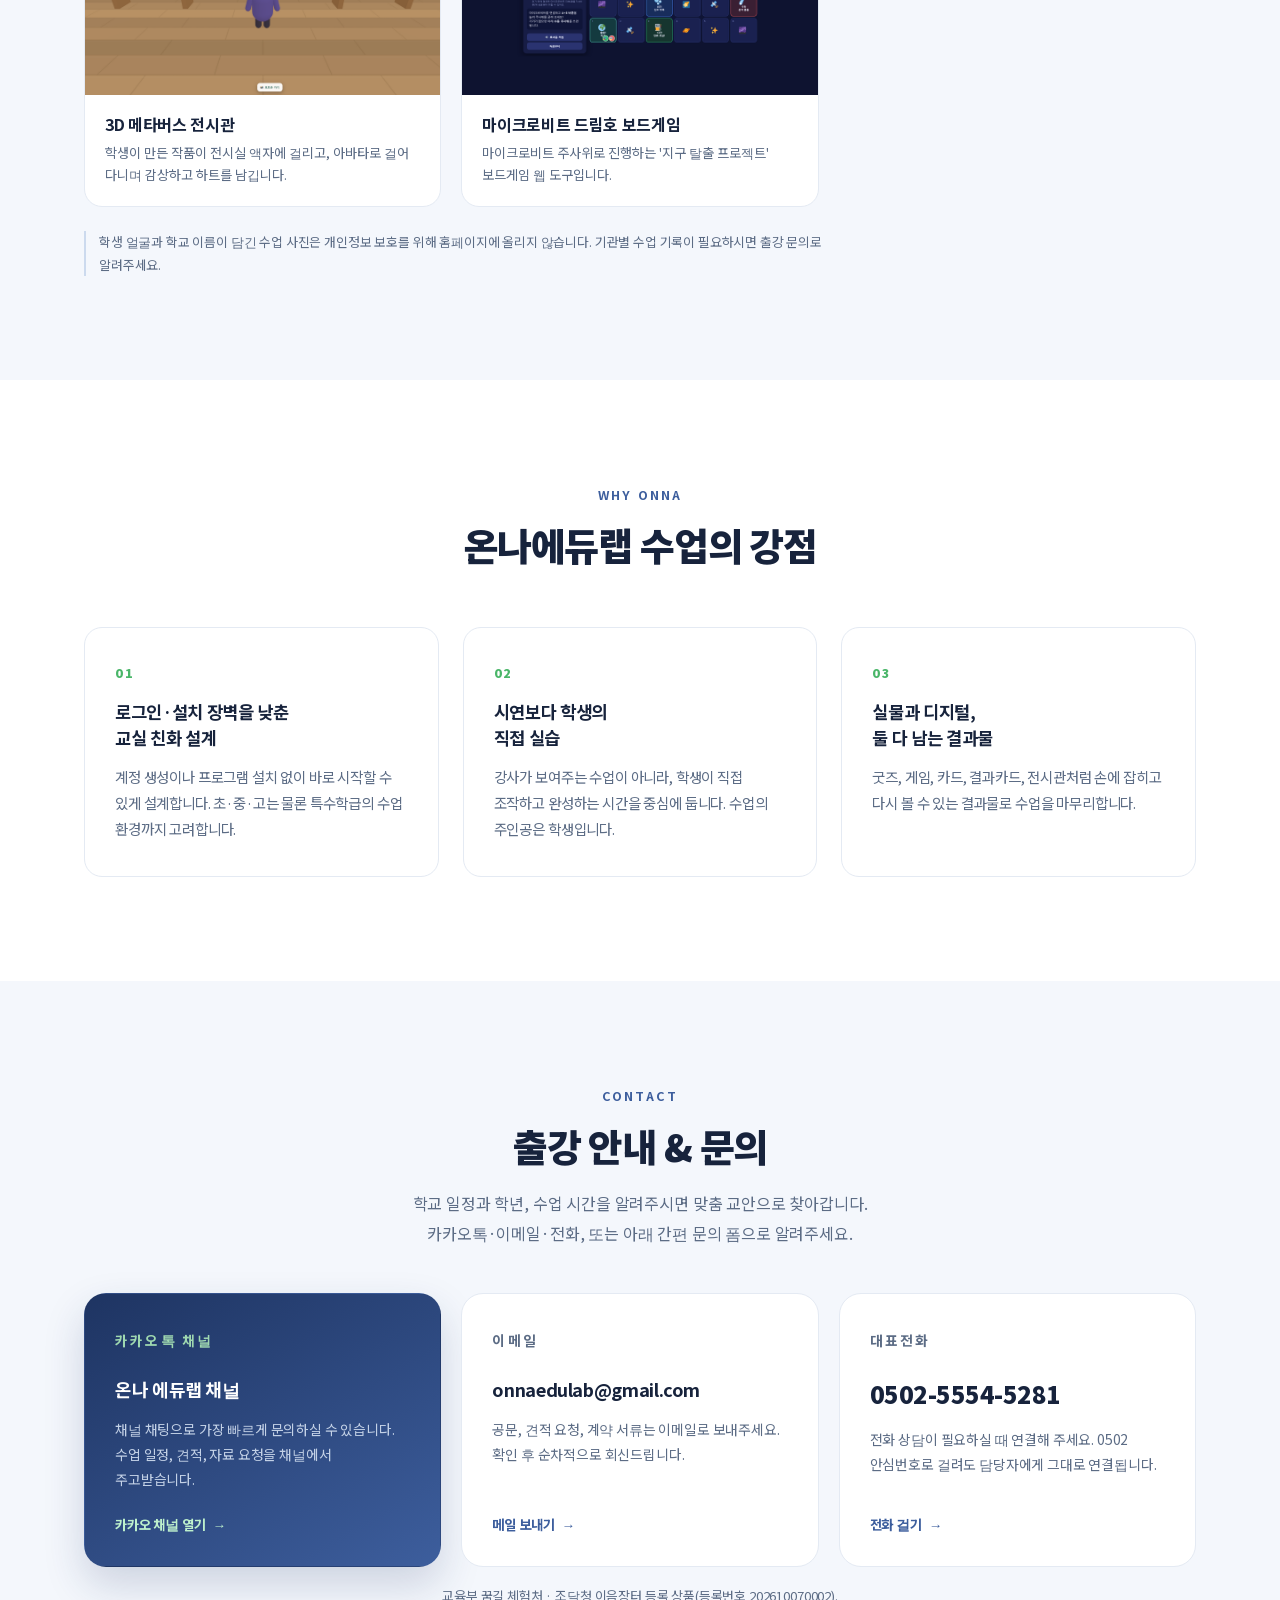
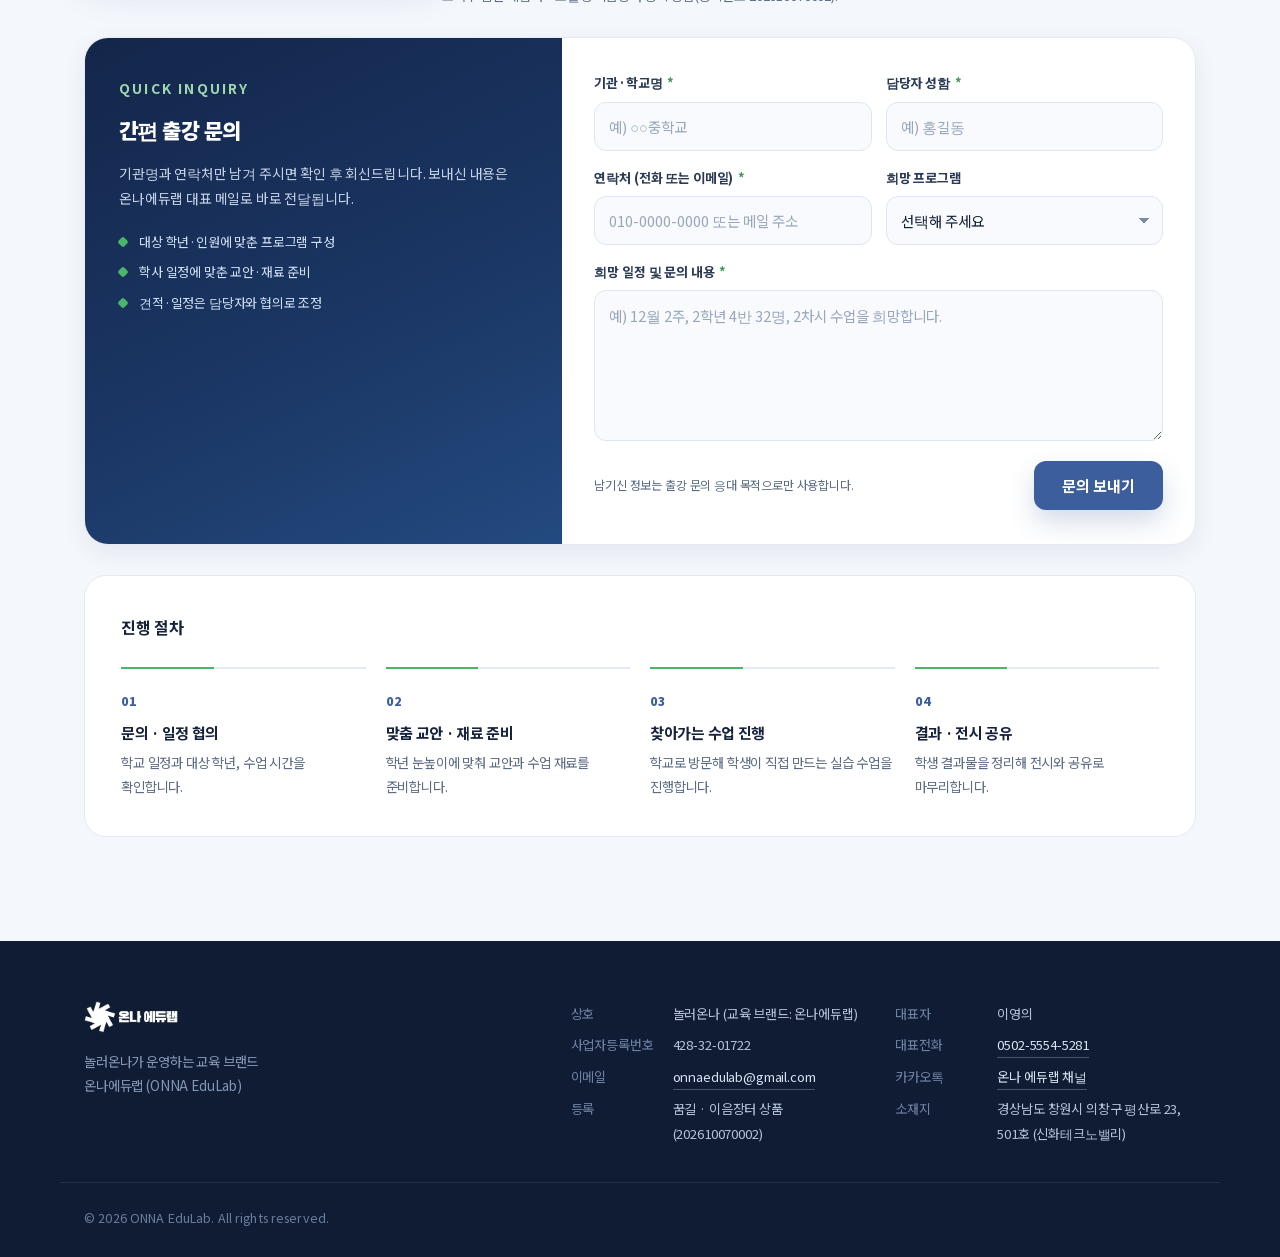
==== commit b75cbc4d: "푸터·구조화 데이터에 사무실 주소(평산로 23, 501호) 반영" ====
--- a/index.html
+++ b/index.html
@@ -42,6 +42,7 @@
   "telephone": "0502-5554-5281",
   "address": {
     "@type": "PostalAddress",
+    "streetAddress": "의창구 평산로 23, 501호 (신화테크노밸리)",
     "addressRegion": "경상남도",
     "addressLocality": "창원시",
     "addressCountry": "KR"
@@ -773,7 +774,7 @@
       <p><span>이메일</span><a href="mailto:onnaedulab@gmail.com">onnaedulab@gmail.com</a></p>
       <p><span>카카오톡</span><a href="https://pf.kakao.com/_xnxjCcn" target="_blank" rel="noopener noreferrer">온나 에듀랩 채널</a></p>
       <p><span>등록</span>꿈길 · 이음장터 상품(202610070002)</p>
-      <p><span>소재지</span>경상남도 창원시</p>
+      <p><span>소재지</span>경상남도 창원시 의창구 평산로 23, 501호 (신화테크노밸리)</p>
     </div>
   </div>
   <div class="container footer-bottom">
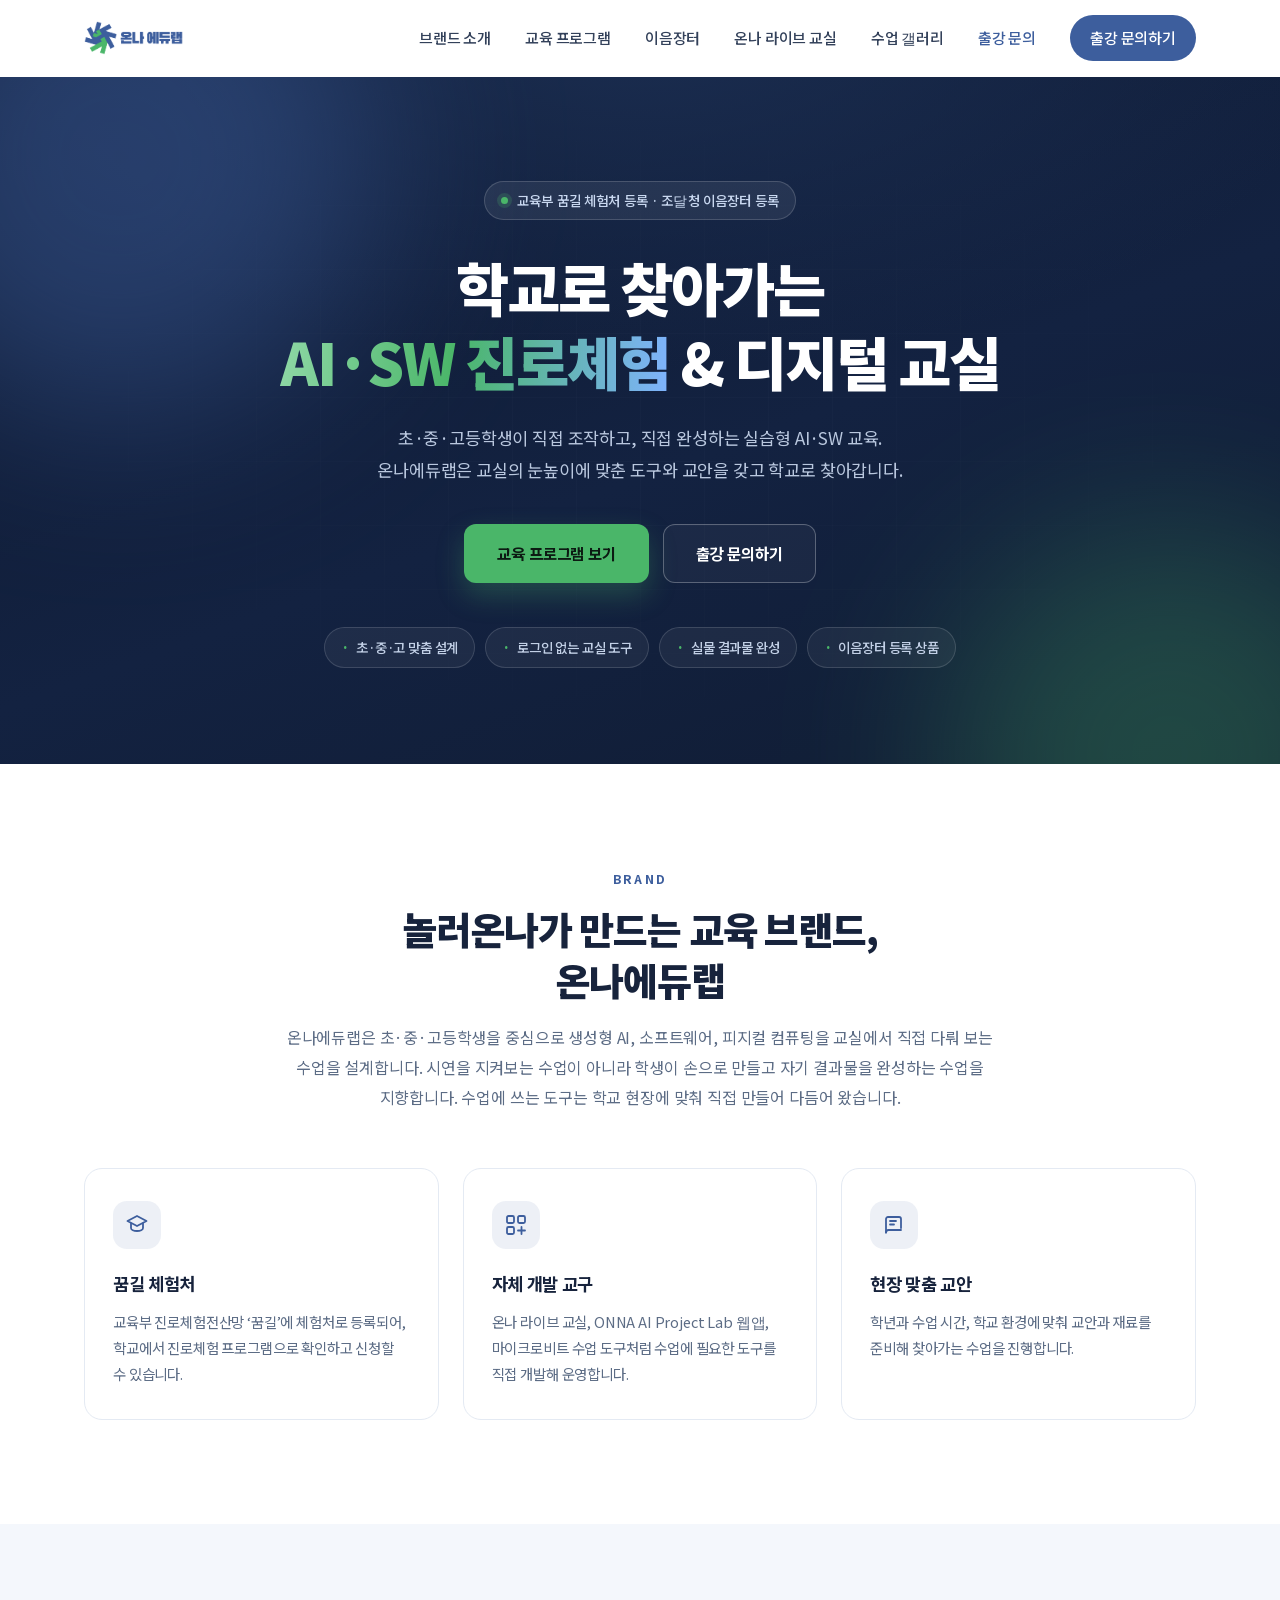
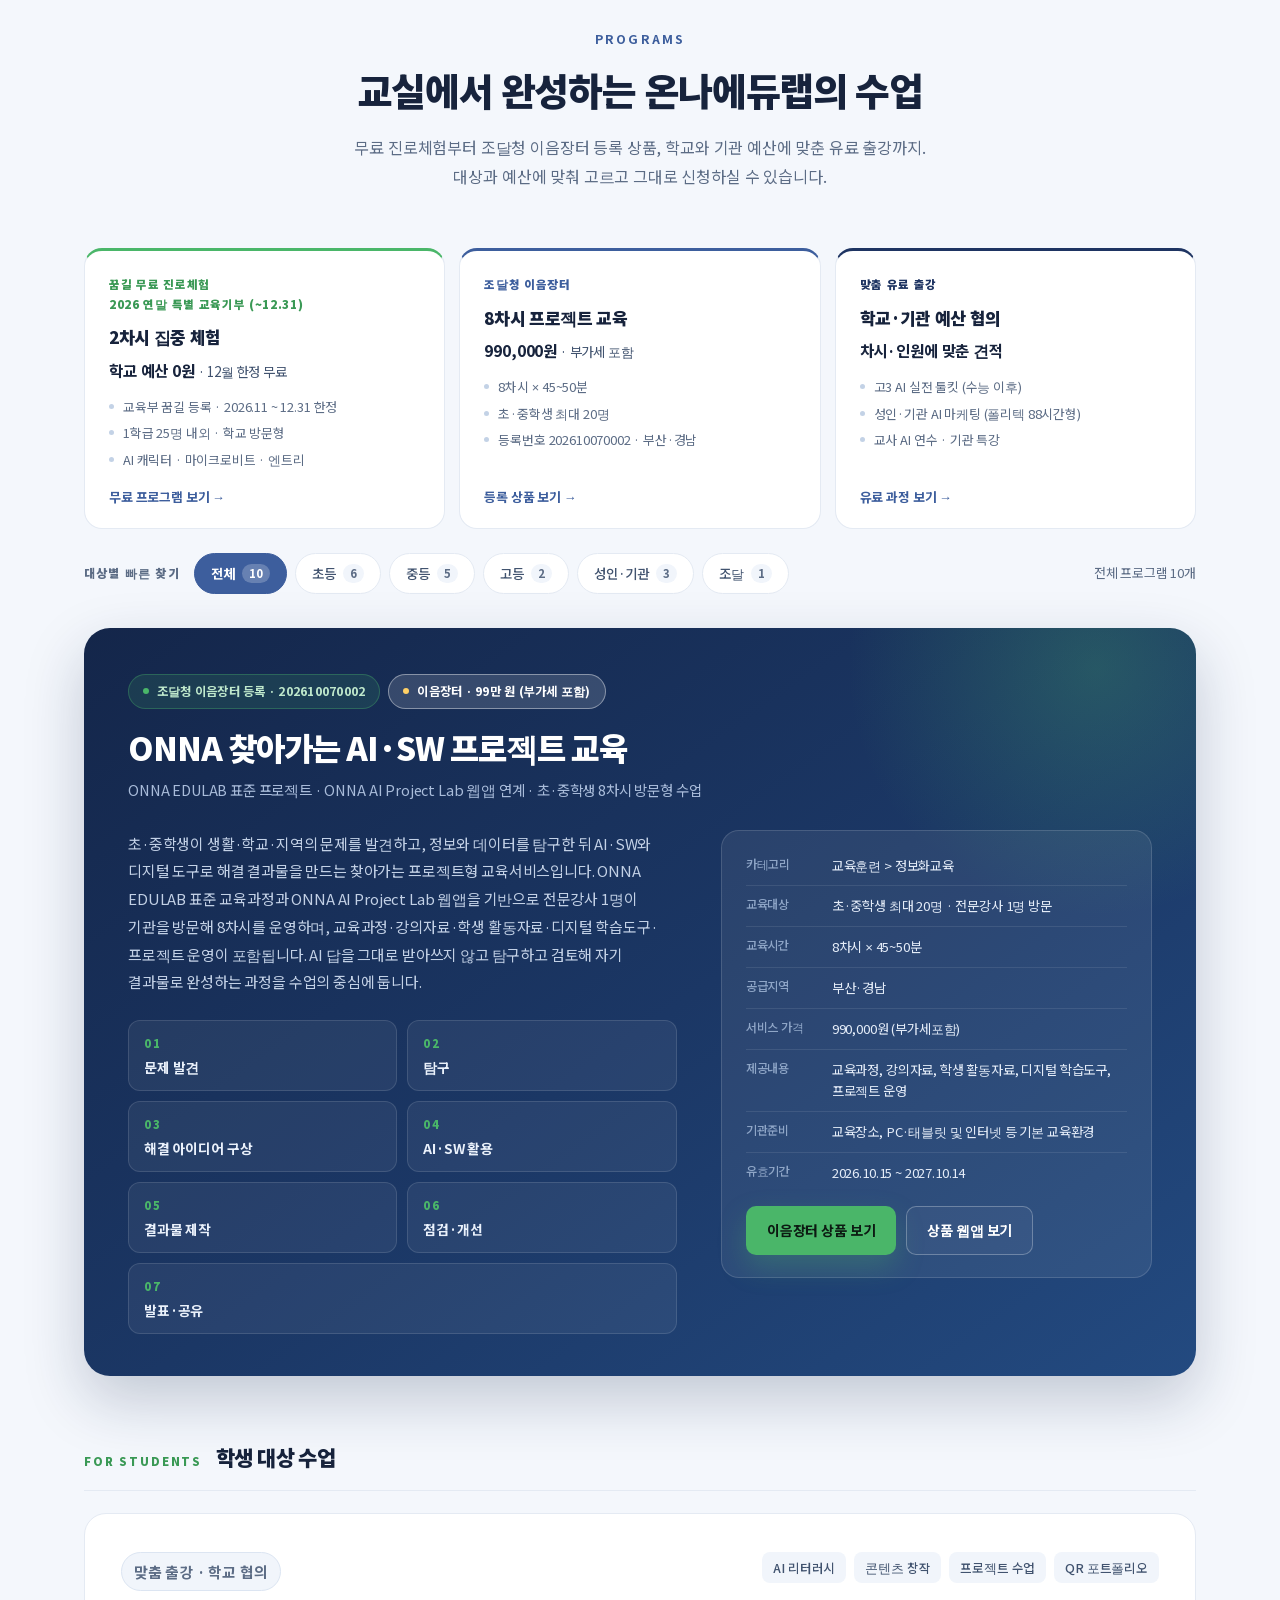
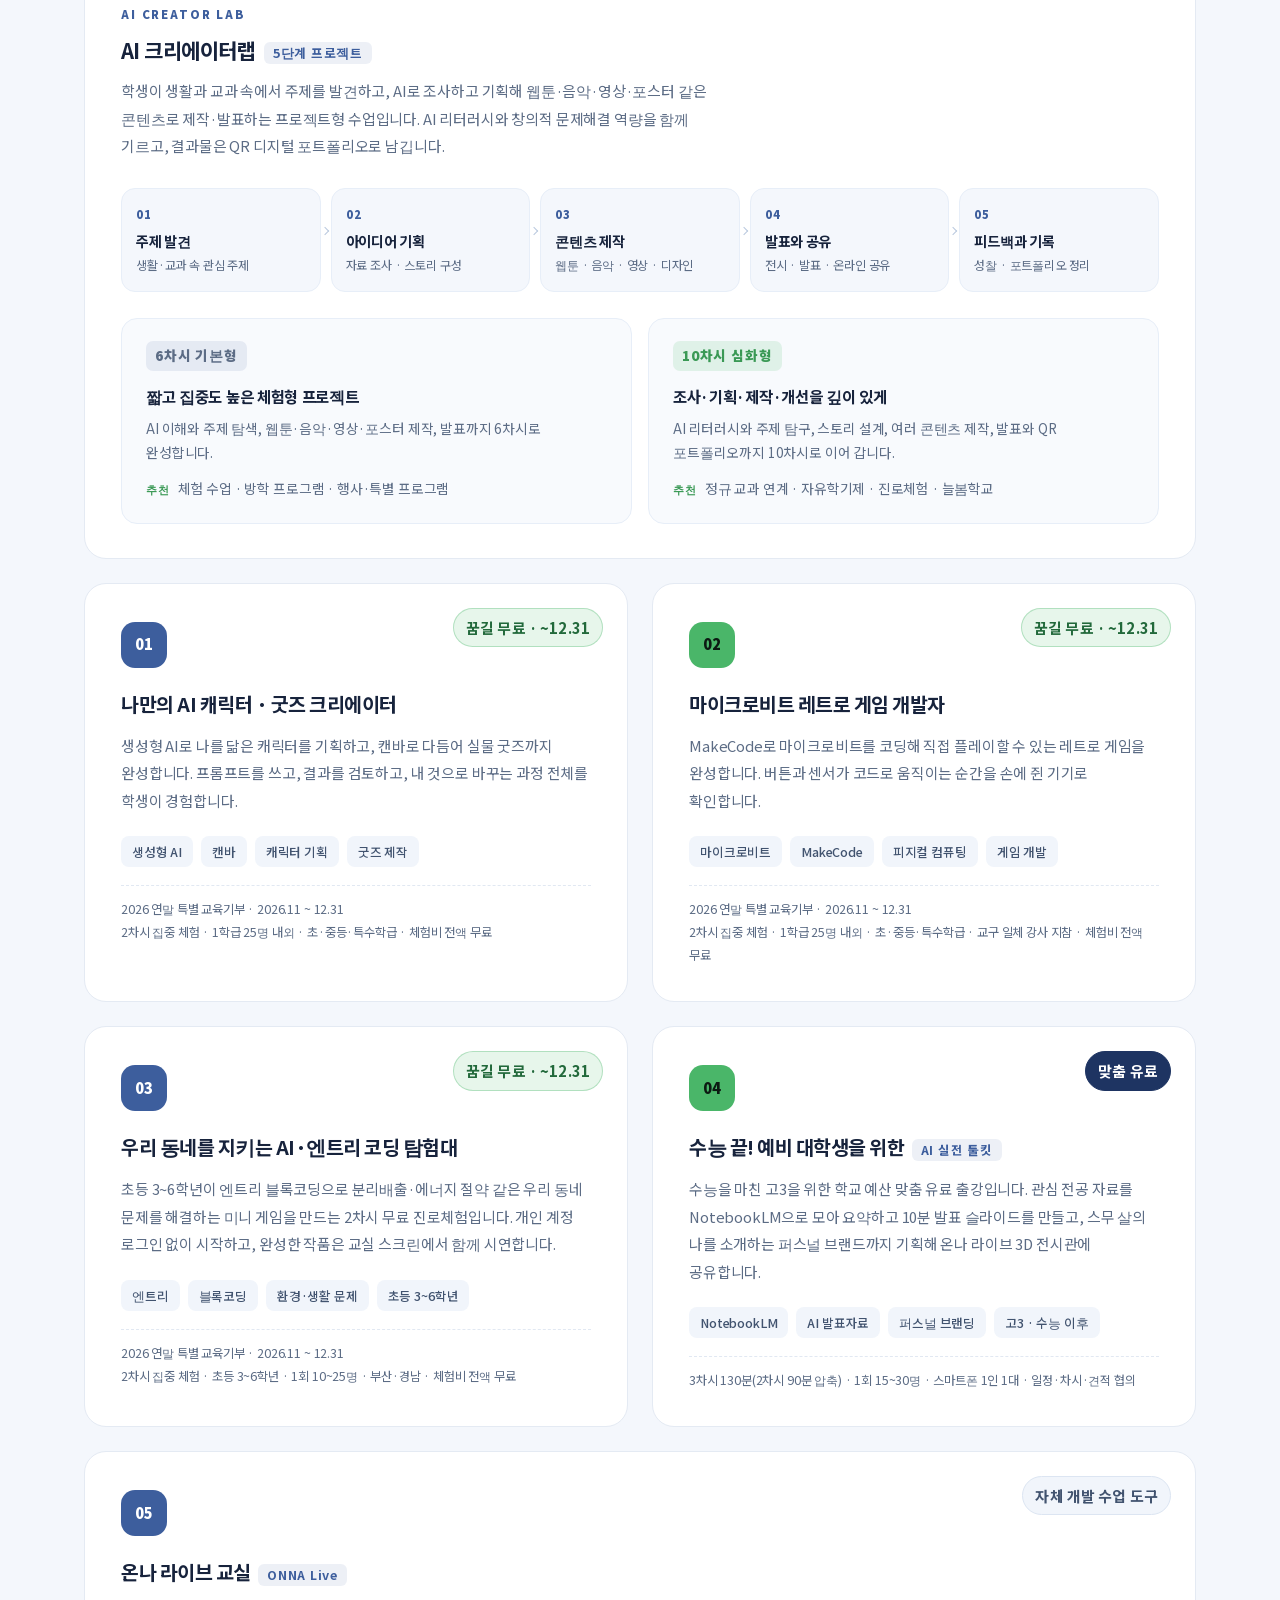
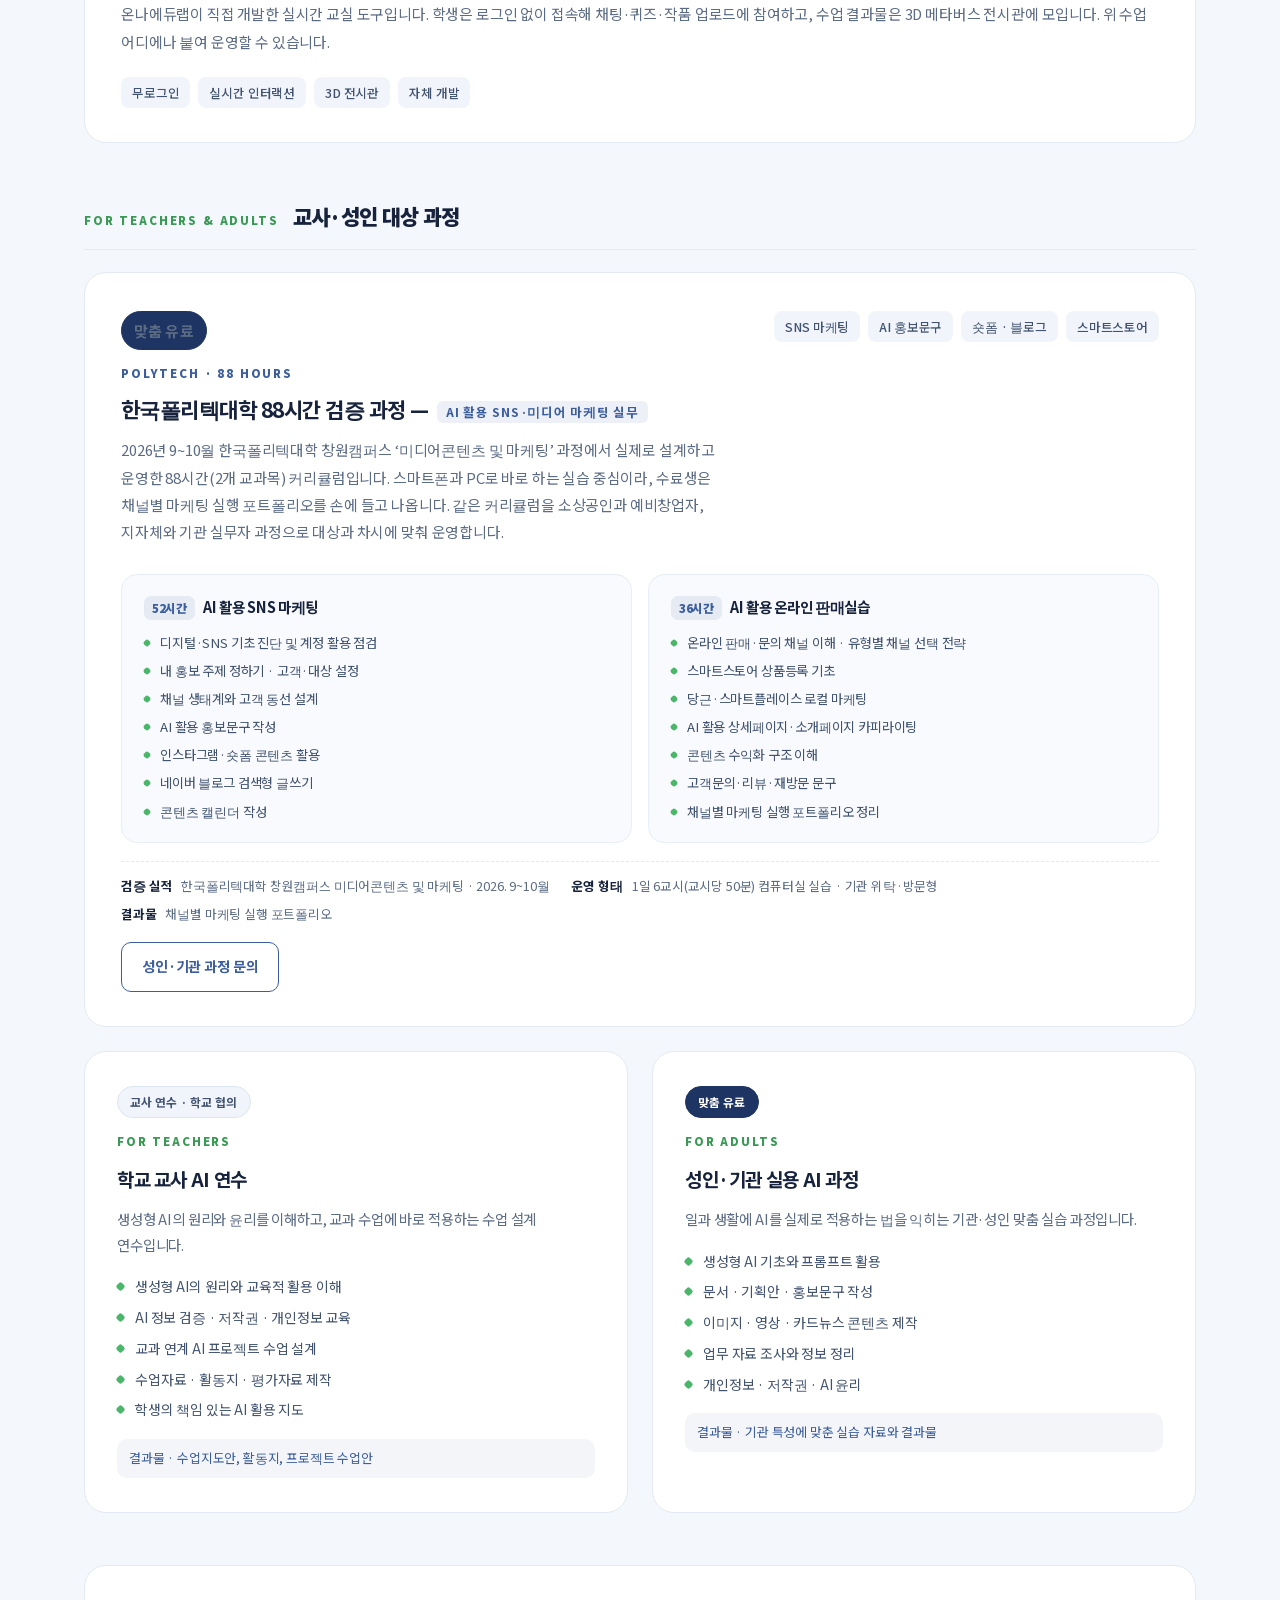
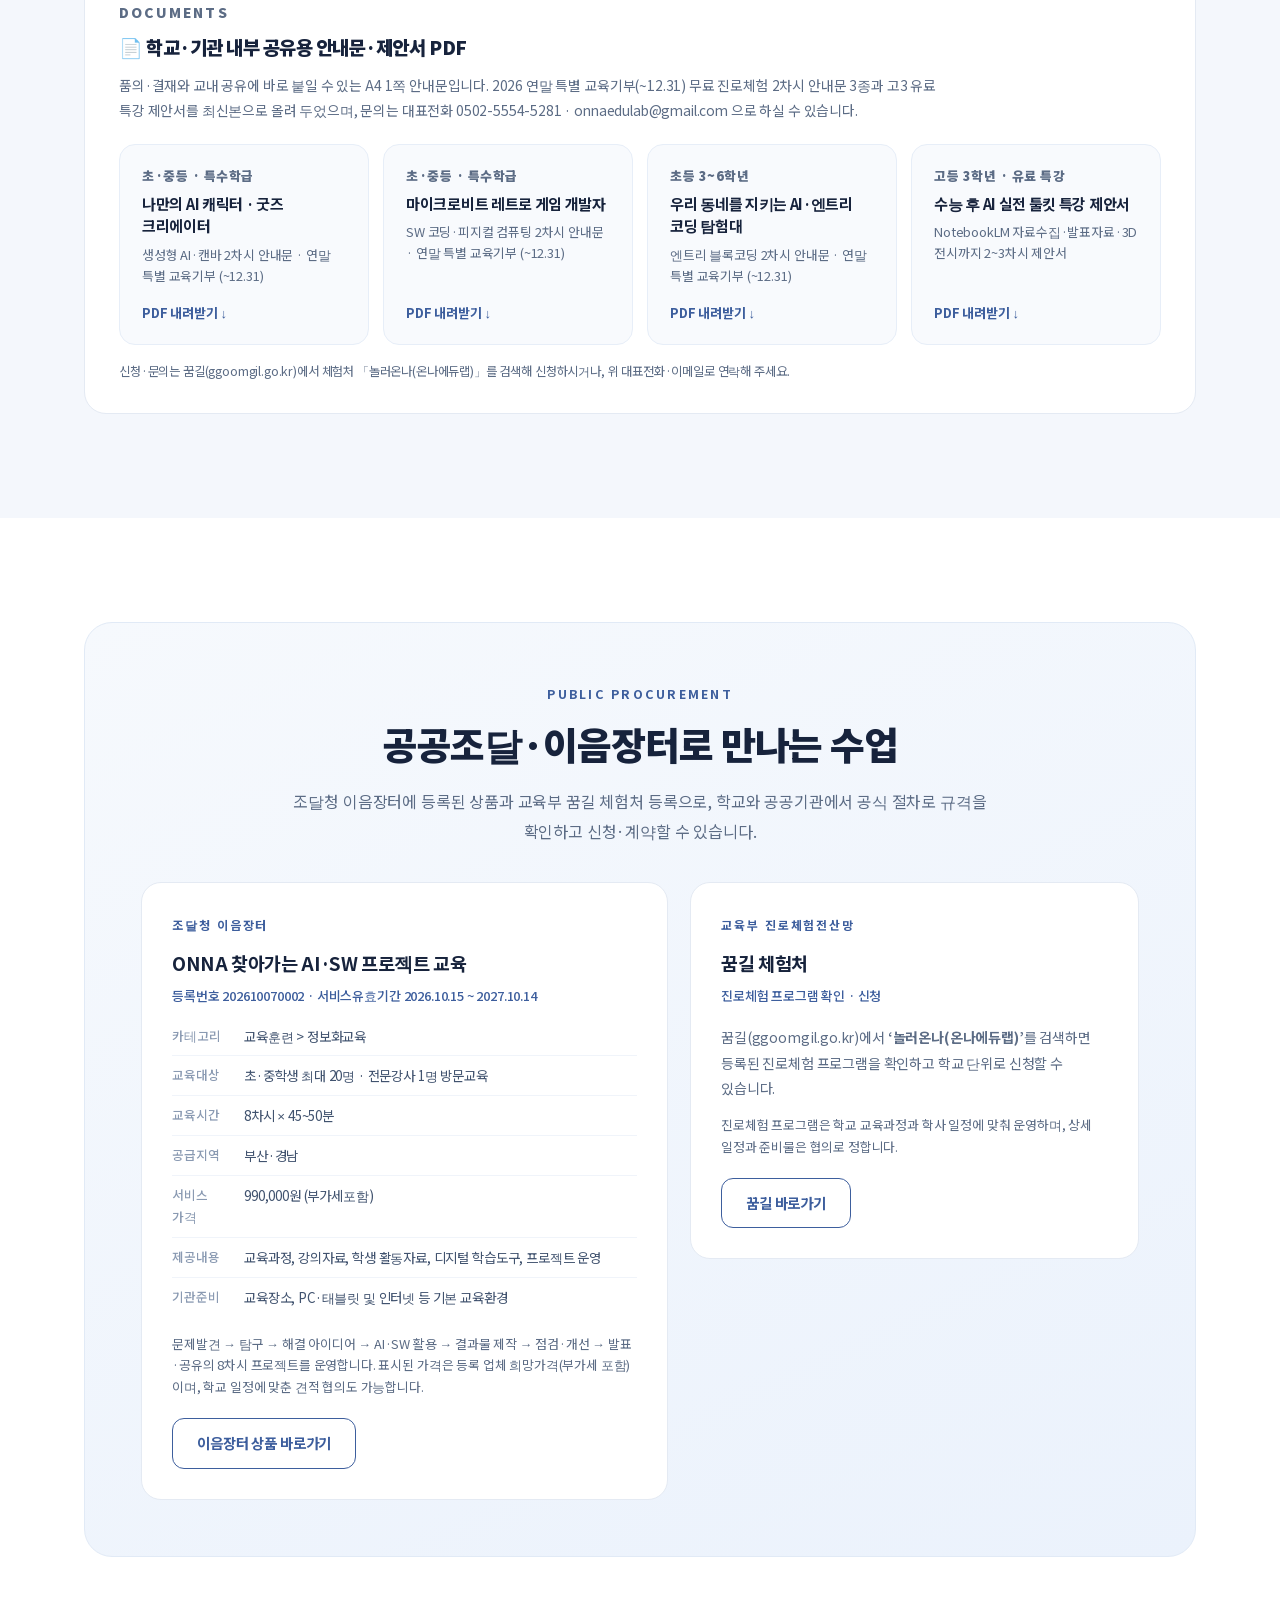
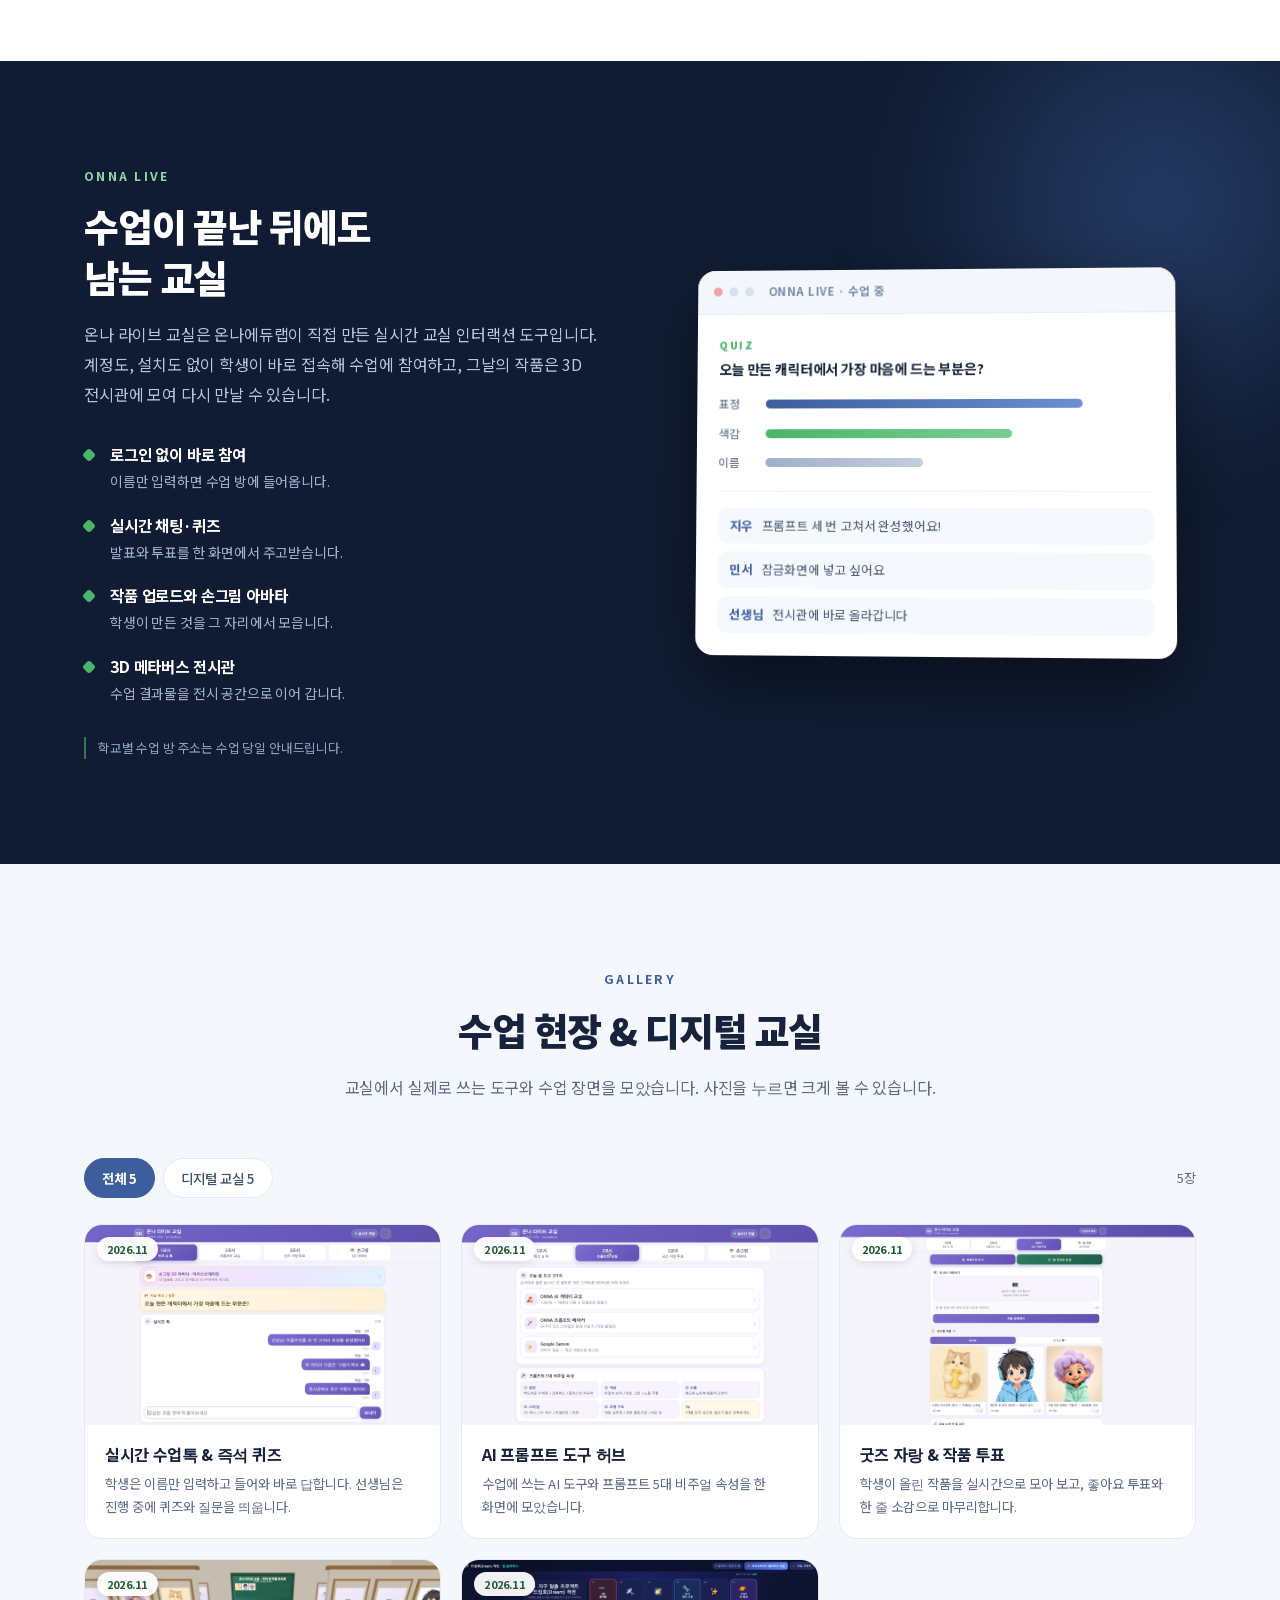
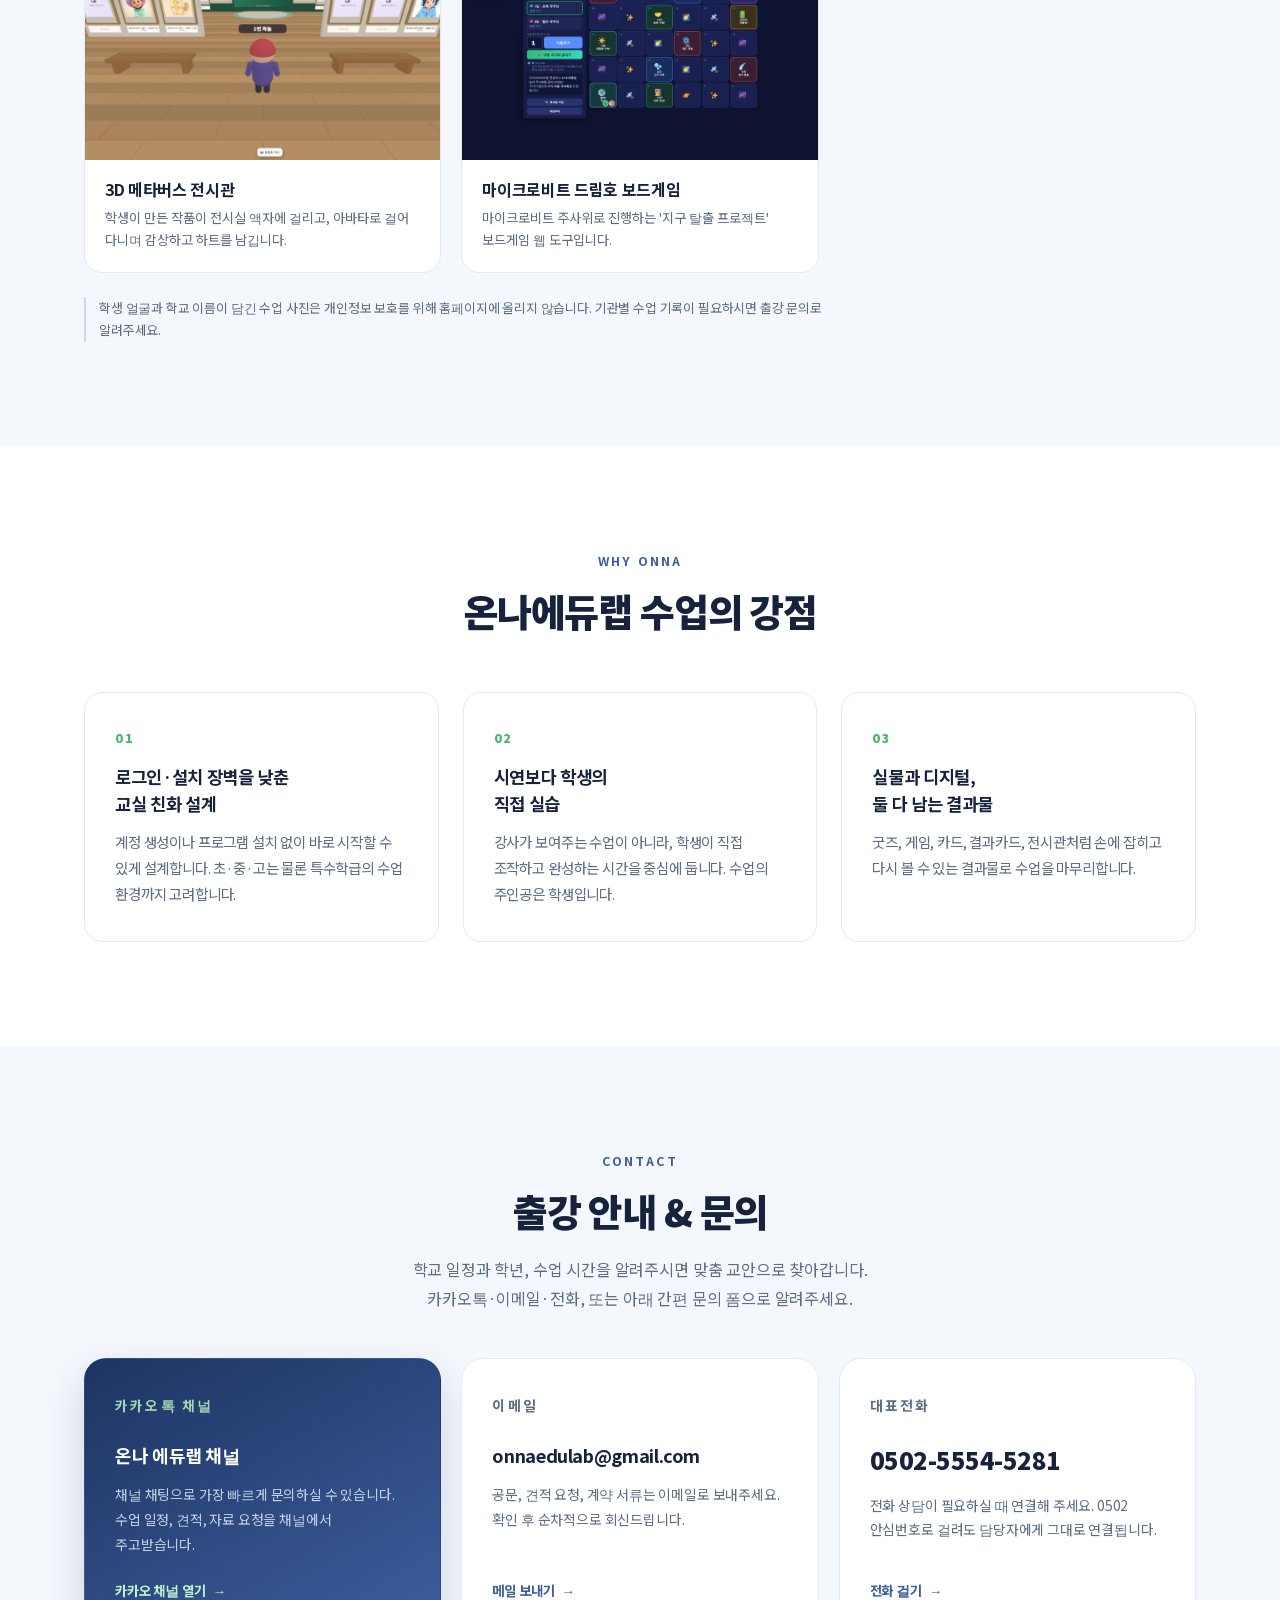
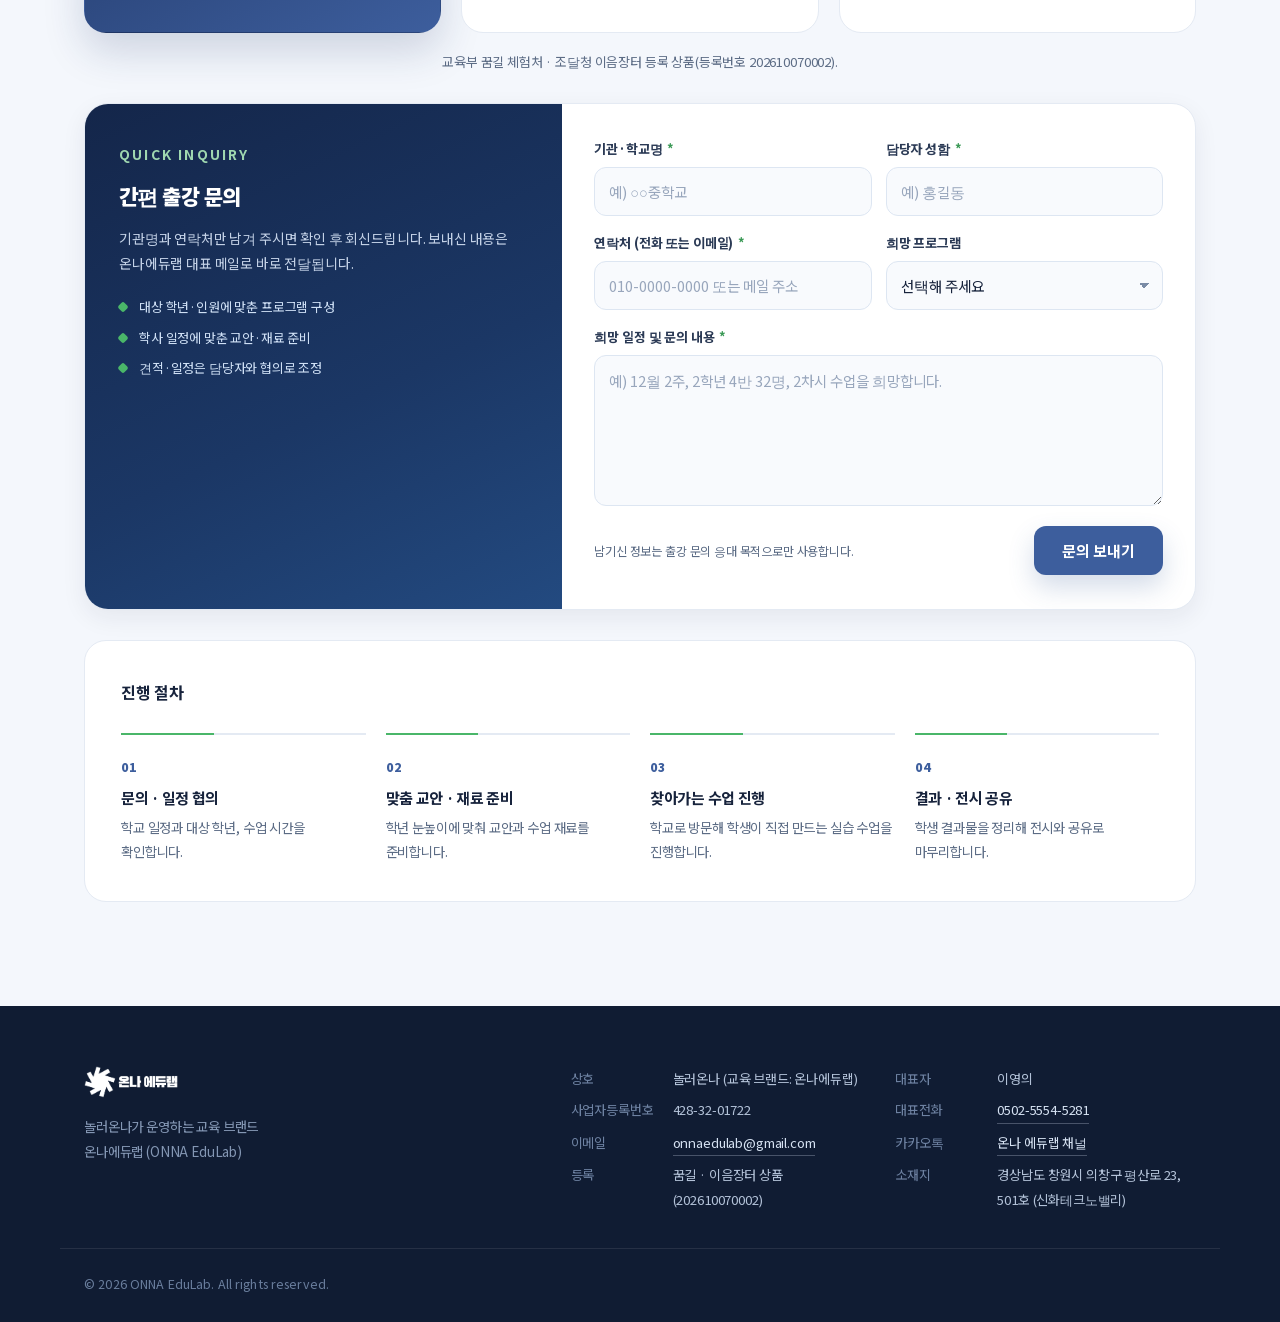
==== commit 0fdc77ce: "꿈길 무료 3종 기간(~12.31)·명칭을 꿈길 등록명·안내문 PDF 기준으로 통일" ====
--- a/index.html
+++ b/index.html
@@ -164,11 +164,11 @@
       <!-- 무료 · 유료 한눈 비교 -->
       <div class="compare reveal">
         <a class="compare-card is-free" href="#pick-free" data-reset-filter>
-          <p class="compare-tag">꿈길 무료 진로체험</p>
+          <p class="compare-tag">꿈길 무료 진로체험<br>2026 연말 특별 교육기부 (~12.31)</p>
           <h3>2차시 집중 체험</h3>
-          <p class="compare-price"><strong>학교 예산 0원</strong> · 초·중등 무료</p>
+          <p class="compare-price"><strong>학교 예산 0원</strong> · 12월 한정 무료</p>
           <ul class="compare-list">
-            <li>교육부 꿈길 등록 · 교육기부</li>
+            <li>교육부 꿈길 등록 · 2026.11 ~ 12.31 한정</li>
             <li>1학급 25명 내외 · 학교 방문형</li>
             <li>AI 캐릭터 · 마이크로비트 · 엔트리</li>
           </ul>
@@ -315,30 +315,30 @@
 
           <div class="program-grid">
             <article class="program-card reveal" data-audience="초등 중등">
-              <p class="p-badge is-free">꿈길 무료</p>
+              <p class="p-badge is-free">꿈길 무료 · ~12.31</p>
               <div class="program-num">01</div>
               <h3>나만의 AI 캐릭터 · 굿즈 크리에이터</h3>
               <p>생성형 AI로 나를 닮은 캐릭터를 기획하고, 캔바로 다듬어 실물 굿즈까지 완성합니다. 프롬프트를 쓰고, 결과를 검토하고, 내 것으로 바꾸는 과정 전체를 학생이 경험합니다.</p>
               <ul class="tags"><li>생성형 AI</li><li>캔바</li><li>캐릭터 기획</li><li>굿즈 제작</li></ul>
-              <p class="card-meta">2차시 집중 체험 · 1학급 25명 내외 · 초·중등·특수학급 · 체험비 전액 무료</p>
+              <p class="card-meta">2026 연말 특별 교육기부 · 2026.11 ~ 12.31<br>2차시 집중 체험 · 1학급 25명 내외 · 초·중등·특수학급 · 체험비 전액 무료</p>
             </article>
 
             <article class="program-card reveal" data-audience="초등 중등">
-              <p class="p-badge is-free">꿈길 무료</p>
+              <p class="p-badge is-free">꿈길 무료 · ~12.31</p>
               <div class="program-num">02</div>
               <h3>마이크로비트 레트로 게임 개발자</h3>
               <p>MakeCode로 마이크로비트를 코딩해 직접 플레이할 수 있는 레트로 게임을 완성합니다. 버튼과 센서가 코드로 움직이는 순간을 손에 쥔 기기로 확인합니다.</p>
               <ul class="tags"><li>마이크로비트</li><li>MakeCode</li><li>피지컬 컴퓨팅</li><li>게임 개발</li></ul>
-              <p class="card-meta">2차시 집중 체험 · 1학급 25명 내외 · 초·중등·특수학급 · 교구 일체 강사 지참</p>
+              <p class="card-meta">2026 연말 특별 교육기부 · 2026.11 ~ 12.31<br>2차시 집중 체험 · 1학급 25명 내외 · 초·중등·특수학급 · 교구 일체 강사 지참 · 체험비 전액 무료</p>
             </article>
 
             <article class="program-card reveal" data-audience="초등">
-              <p class="p-badge is-free">꿈길 무료</p>
+              <p class="p-badge is-free">꿈길 무료 · ~12.31</p>
               <div class="program-num">03</div>
-              <h3>우리 동네를 지키는 <span class="en">AI·엔트리 코딩 탐험대</span></h3>
+              <h3>우리 동네를 지키는 AI·엔트리 코딩 탐험대</h3>
               <p>초등 3~6학년이 엔트리 블록코딩으로 분리배출·에너지 절약 같은 우리 동네 문제를 해결하는 미니 게임을 만드는 2차시 무료 진로체험입니다. 개인 계정 로그인 없이 시작하고, 완성한 작품은 교실 스크린에서 함께 시연합니다.</p>
               <ul class="tags"><li>엔트리</li><li>블록코딩</li><li>환경·생활 문제</li><li>초등 3~6학년</li></ul>
-              <p class="card-meta">2차시 집중 체험 · 1회 10~25명 · 부산·경남 · 체험비 전액 무료</p>
+              <p class="card-meta">2026 연말 특별 교육기부 · 2026.11 ~ 12.31<br>2차시 집중 체험 · 초등 3~6학년 · 1회 10~25명 · 부산·경남 · 체험비 전액 무료</p>
             </article>
 
             <article class="program-card reveal" data-audience="고등">
@@ -467,7 +467,7 @@
           <p class="group-label">DOCUMENTS</p>
           <h3>📄 학교·기관 내부 공유용 안내문·제안서 PDF</h3>
           <p>
-            품의·결재와 교내 공유에 바로 붙일 수 있는 A4 1쪽 안내문입니다. 무료 진로체험 2차시 안내문 3종과
+            품의·결재와 교내 공유에 바로 붙일 수 있는 A4 1쪽 안내문입니다. 2026 연말 특별 교육기부(~12.31) 무료 진로체험 2차시 안내문 3종과
             고3 유료 특강 제안서를 최신본으로 올려 두었으며, 문의는 대표전화 0502-5554-5281 · onnaedulab@gmail.com 으로 하실 수 있습니다.
           </p>
         </div>
@@ -475,19 +475,19 @@
           <a class="doc-card" href="assets/docs/%EC%98%A8%EB%82%98%EC%97%90%EB%93%80%EB%9E%A9_AI%EC%BA%90%EB%A6%AD%ED%84%B0_%EB%AC%B4%EB%A3%8C%EC%A7%84%EB%A1%9C%EC%B2%B4%ED%97%98_%EC%95%88%EB%82%B4%EB%AC%B8.pdf" download="온나에듀랩_AI캐릭터_무료진로체험_안내문.pdf">
             <p class="doc-tag">초·중등 · 특수학급</p>
             <h4>나만의 AI 캐릭터 · 굿즈 크리에이터</h4>
-            <p>생성형 AI·캔바 2차시 무료 진로체험 안내문</p>
+            <p>생성형 AI·캔바 2차시 안내문 · 연말 특별 교육기부 (~12.31)</p>
             <span class="doc-go">PDF 내려받기 ↓</span>
           </a>
           <a class="doc-card" href="assets/docs/%EC%98%A8%EB%82%98%EC%97%90%EB%93%80%EB%9E%A9_%EB%A7%88%EC%9D%B4%ED%81%AC%EB%A1%9C%EB%B9%84%ED%8A%B8_%EB%AC%B4%EB%A3%8C%EC%A7%84%EB%A1%9C%EC%B2%B4%ED%97%98_%EC%95%88%EB%82%B4%EB%AC%B8.pdf" download="온나에듀랩_마이크로비트_무료진로체험_안내문.pdf">
             <p class="doc-tag">초·중등 · 특수학급</p>
             <h4>마이크로비트 레트로 게임 개발자</h4>
-            <p>SW 코딩·피지컬 컴퓨팅 2차시 무료 진로체험 안내문</p>
+            <p>SW 코딩·피지컬 컴퓨팅 2차시 안내문 · 연말 특별 교육기부 (~12.31)</p>
             <span class="doc-go">PDF 내려받기 ↓</span>
           </a>
           <a class="doc-card" href="assets/docs/%EC%98%A8%EB%82%98%EC%97%90%EB%93%80%EB%9E%A9_%EC%B4%88%EB%93%B1%EC%BD%94%EB%94%A9_%EB%AC%B4%EB%A3%8C%EC%A7%84%EB%A1%9C%EC%B2%B4%ED%97%98_%EC%95%88%EB%82%B4%EB%AC%B8.pdf" download="온나에듀랩_초등코딩_무료진로체험_안내문.pdf">
             <p class="doc-tag">초등 3~6학년</p>
             <h4>우리 동네를 지키는 AI·엔트리 코딩 탐험대</h4>
-            <p>엔트리 블록코딩 2차시 무료 진로체험 안내문</p>
+            <p>엔트리 블록코딩 2차시 안내문 · 연말 특별 교육기부 (~12.31)</p>
             <span class="doc-go">PDF 내려받기 ↓</span>
           </a>
           <a class="doc-card" href="assets/docs/%EC%98%A8%EB%82%98%EC%97%90%EB%93%80%EB%9E%A9_%EA%B3%A03_%EC%88%98%EB%8A%A5%ED%9B%84_AI%EC%8B%A4%EC%A0%84%ED%8A%B9%EA%B0%95_%EC%A0%9C%EC%95%88%EC%84%9C.pdf" download="온나에듀랩_고3_수능후_AI실전특강_제안서.pdf">
@@ -721,9 +721,9 @@
               <label for="inqProgram">희망 프로그램</label>
               <select id="inqProgram" name="희망 프로그램">
                 <option value="">선택해 주세요</option>
-                <option value="AI 캐릭터·굿즈 크리에이터 (꿈길 무료)">AI 캐릭터·굿즈 크리에이터 (꿈길 무료)</option>
-                <option value="마이크로비트 레트로 게임 (꿈길 무료)">마이크로비트 레트로 게임 (꿈길 무료)</option>
-                <option value="초등 AI·엔트리 코딩 탐험대 (꿈길 무료)">초등 AI·엔트리 코딩 탐험대 (꿈길 무료)</option>
+                <option value="나만의 AI 캐릭터 · 굿즈 크리에이터 (꿈길 무료 · ~12.31)">나만의 AI 캐릭터 · 굿즈 크리에이터 (꿈길 무료 · ~12.31)</option>
+                <option value="마이크로비트 레트로 게임 개발자 (꿈길 무료 · ~12.31)">마이크로비트 레트로 게임 개발자 (꿈길 무료 · ~12.31)</option>
+                <option value="우리 동네를 지키는 AI·엔트리 코딩 탐험대 (꿈길 무료 · ~12.31)">우리 동네를 지키는 AI·엔트리 코딩 탐험대 (꿈길 무료 · ~12.31)</option>
                 <option value="조달청 이음장터 8차시 프로젝트 교육">조달청 이음장터 8차시 프로젝트 교육</option>
                 <option value="고3 AI 실전 툴킷 (맞춤 유료)">고3 AI 실전 툴킷 (맞춤 유료)</option>
                 <option value="성인·기관 AI 마케팅 (폴리텍 88시간형)">성인·기관 AI 마케팅 (폴리텍 88시간형)</option>
